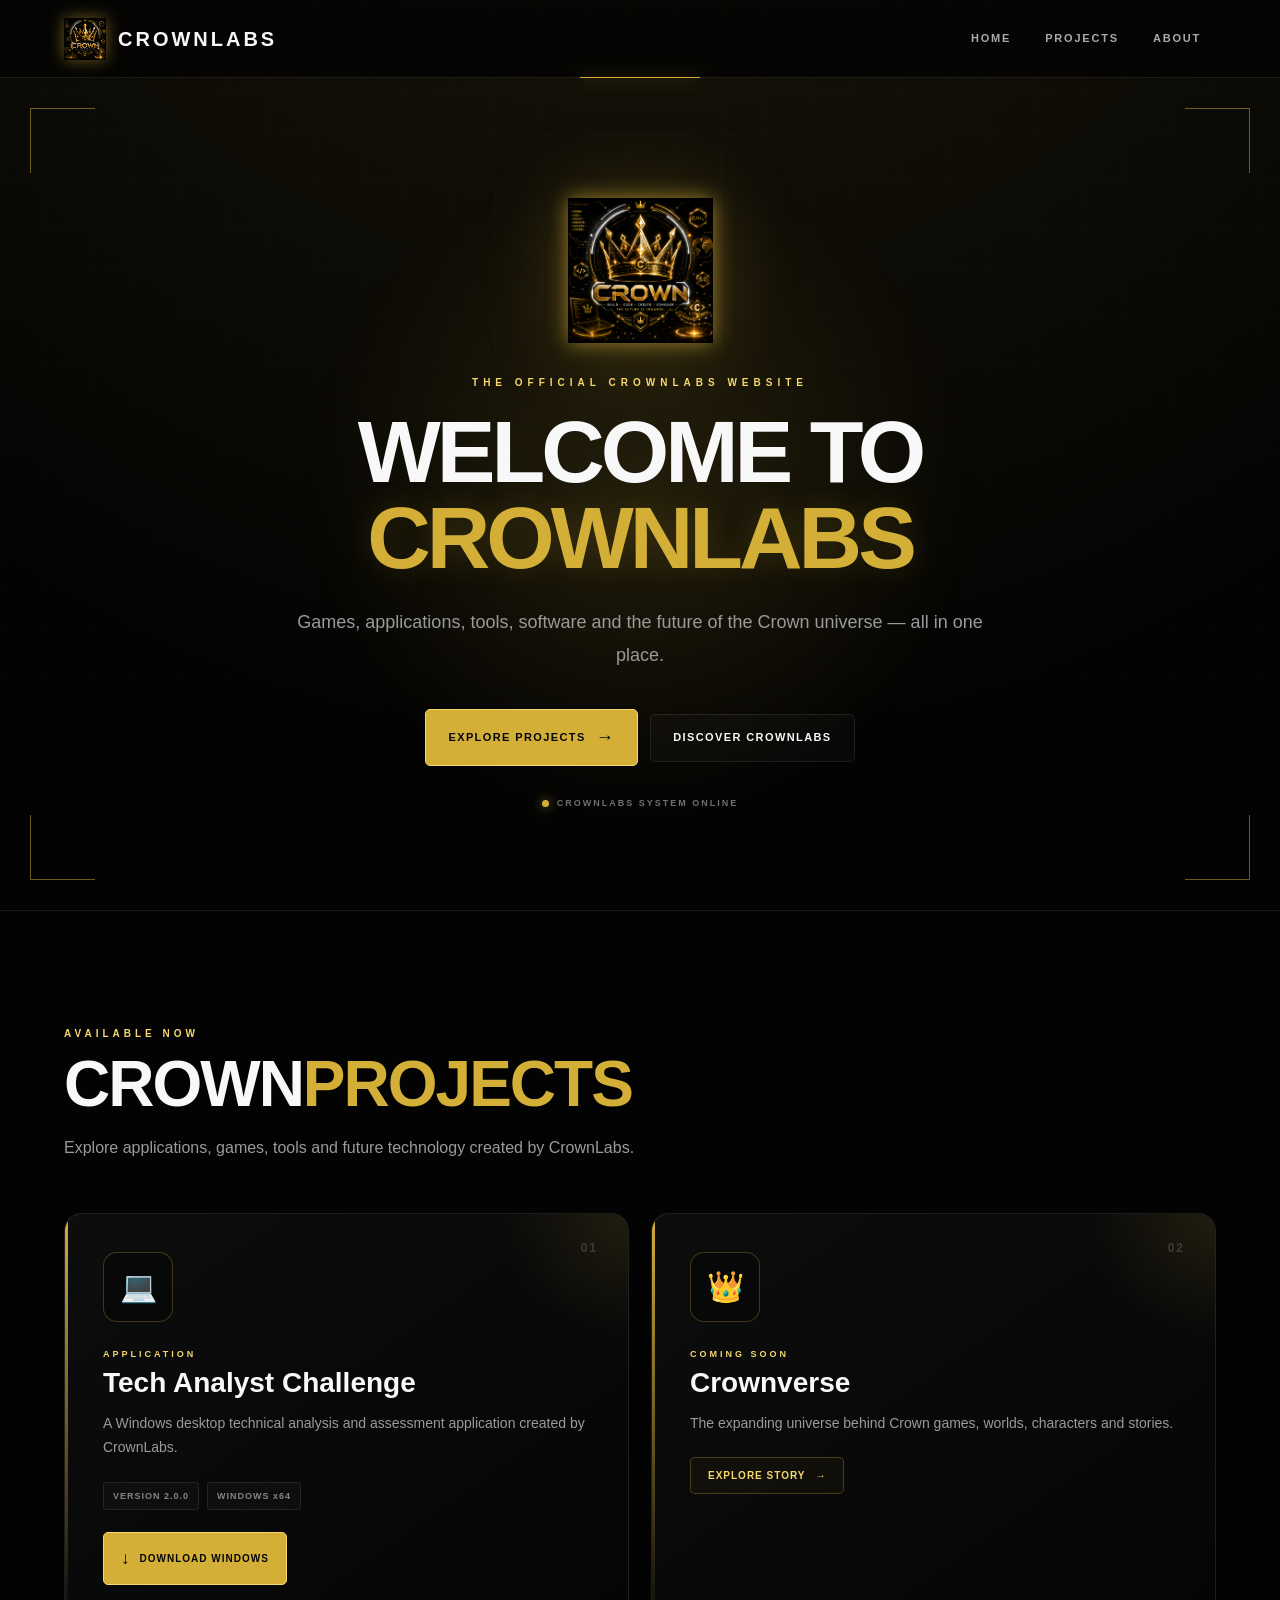
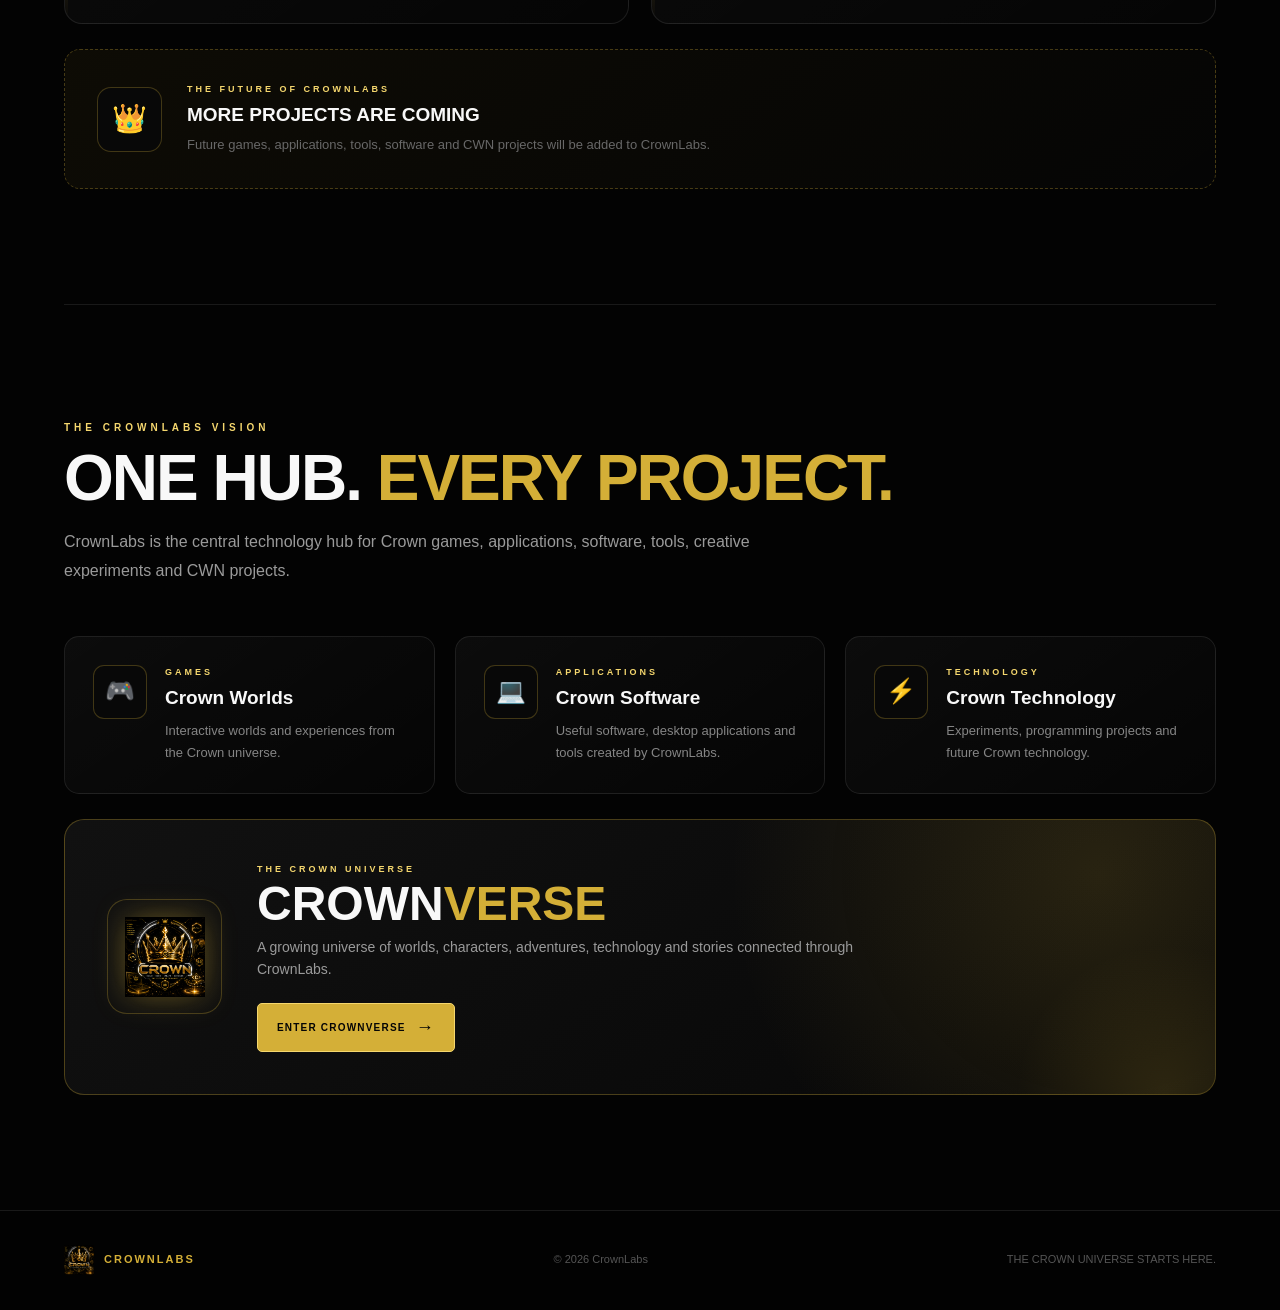
==== index.html @ 64e609ec "Max upgrade 1" ====
<!doctype html>
<html lang="en">

<head>
    <meta charset="utf-8">

    <meta name="viewport" content="width=device-width, initial-scale=1">

    <!-- =========================
         CROWNLABS SEO
         ========================= -->

    <title>CrownLabs — Official Crown Technology Hub</title>

    <meta
        name="description"
        content="CrownLabs is the central technology hub for Crown games, applications, software, tools, creative experiments and CWN projects."
    >

    <meta
        name="keywords"
        content="CrownLabs, Crown Labs, Crown technology, Crown games, Crown applications, Crown software, Crown tools, Tech Analyst Challenge, Crownverse, CWN"
    >

    <meta name="author" content="CrownLabs">
    <meta name="robots" content="index, follow">

    <!-- Canonical -->
    <link
        rel="canonical"
        href="https://adedejiabdulmateen15-cmd.github.io/Crown-Website/"
    >

    <!-- =========================
         SOCIAL PREVIEW
         ========================= -->

    <meta property="og:type" content="website">

    <meta
        property="og:url"
        content="https://adedejiabdulmateen15-cmd.github.io/Crown-Website/"
    >

    <meta
        property="og:title"
        content="CrownLabs — Official Crown Technology Hub"
    >

    <meta
        property="og:description"
        content="Explore CrownLabs games, applications, software, tools, Crownverse and CWN projects."
    >

    <meta property="og:site_name" content="CrownLabs">

    <meta
        property="og:image"
        content="https://adedejiabdulmateen15-cmd.github.io/Crown-Website/crown-logo.png"
    >

    <!-- =========================
         TWITTER
         ========================= -->

    <meta name="twitter:card" content="summary">

    <meta
        name="twitter:title"
        content="CrownLabs — Official Crown Technology Hub"
    >

    <meta
        name="twitter:description"
        content="Explore CrownLabs games, applications, software, tools, Crownverse and CWN projects."
    >

    <meta
        name="twitter:image"
        content="https://adedejiabdulmateen15-cmd.github.io/Crown-Website/crown-logo.png"
    >

    <!-- =========================
         FAVICON
         ========================= -->

    <link
        rel="icon"
        type="image/x-icon"
        href="crown.ico"
    >

    <!-- =========================
         CSS
         ========================= -->

    <link
        rel="stylesheet"
        href="style.css"
    >

    <!-- =========================
         STRUCTURED DATA
         ========================= -->

    <script type="application/ld+json">
    {
        "@context": "https://schema.org",
        "@type": "WebSite",
        "name": "CrownLabs",
        "alternateName": [
            "Crown Labs",
            "CrownLabs Technology Hub"
        ],
        "url": "https://adedejiabdulmateen15-cmd.github.io/Crown-Website/",
        "description": "CrownLabs is the central technology hub for Crown games, applications, software, tools, creative experiments and CWN projects.",
        "publisher": {
            "@type": "Organization",
            "name": "CrownLabs",
            "logo": {
                "@type": "ImageObject",
                "url": "https://adedejiabdulmateen15-cmd.github.io/Crown-Website/crown-logo.png"
            }
        }
    }
    </script>

</head>


<body>

    <!-- =========================
         HEADER
         ========================= -->

    <header class="site-header">

        <a
            class="brand"
            href="#home"
            aria-label="CrownLabs Home"
        >

            <img
                src="crown-logo.png"
                alt="CrownLabs logo"
            >

            <span>CROWNLABS</span>

        </a>


        <nav class="main-nav">

            <a href="#home">HOME</a>

            <a href="#projects">PROJECTS</a>

            <a href="#about">ABOUT</a>

        </nav>

    </header>


    <!-- =========================
         MAIN
         ========================= -->

    <main>


        <!-- =========================
             HERO
             ========================= -->

        <section
            class="hero"
            id="home"
        >

            <div class="hero-glow"></div>

            <div class="hero-corner hero-corner-one"></div>
            <div class="hero-corner hero-corner-two"></div>
            <div class="hero-corner hero-corner-three"></div>
            <div class="hero-corner hero-corner-four"></div>


            <img
                class="hero-logo"
                src="crown-logo.png"
                alt="CrownLabs"
            >


            <div class="hero-label">
                THE OFFICIAL CROWNLABS WEBSITE
            </div>


            <h1>
                WELCOME TO
                <span>CROWNLABS</span>
            </h1>


            <p class="hero-description">
                Games, applications, tools, software and the future
                of the Crown universe — all in one place.
            </p>


            <div class="hero-buttons">

                <a
                    class="primary-button"
                    href="#projects"
                >
                    EXPLORE PROJECTS
                    <span>→</span>
                </a>


                <a
                    class="secondary-button"
                    href="#about"
                >
                    DISCOVER CROWNLABS
                </a>

            </div>


            <div class="hero-status">

                <span class="status-dot"></span>

                CROWNLABS SYSTEM ONLINE

            </div>

        </section>


        <!-- =========================
             PROJECTS
             ========================= -->

        <section
            class="projects-section"
            id="projects"
        >

            <div class="section-heading">

                <div class="section-label">
                    AVAILABLE NOW
                </div>

                <h2>
                    CROWN<span>PROJECTS</span>
                </h2>

                <p>
                    Explore applications, games, tools and future
                    technology created by CrownLabs.
                </p>

            </div>


            <!-- PROJECT GRID -->

            <div class="projects-grid">


                <!-- TECH ANALYST -->

                <article class="project-card featured-project">

                    <div class="project-number">
                        01
                    </div>


                    <div class="project-icon">
                        💻
                    </div>


                    <div class="project-content">

                        <div class="project-type">
                            APPLICATION
                        </div>


                        <h3>
                            Tech Analyst Challenge
                        </h3>


                        <p>
                            A Windows desktop technical analysis
                            and assessment application created
                            by CrownLabs.
                        </p>


                        <div class="project-meta">

                            <span>
                                VERSION 2.0.0
                            </span>

                            <span>
                                WINDOWS x64
                            </span>

                        </div>


                        <a
                            class="download-button"
                            href="https://github.com/adedejiabdulmateen15-cmd/Crown-Website/releases/download/v2.0.0/Tech.Analyst.Challenge.Setup.2.0.0.exe"
                        >
                            <span>↓</span>
                            DOWNLOAD WINDOWS
                        </a>

                    </div>

                </article>


                <!-- FUTURE PROJECT -->

                <article class="project-card coming-project">

                    <div class="project-number">
                        02
                    </div>


                    <div class="project-icon">
                        👑
                    </div>


                    <div class="project-content">

                        <div class="project-type">
                            COMING SOON
                        </div>


                        <h3>
                            Crownverse
                        </h3>


                        <p>
                            The expanding universe behind Crown
                            games, worlds, characters and stories.
                        </p>


                        <button
                            class="outline-button"
                            onclick="openCrownverse()"
                        >
                            EXPLORE STORY
                            <span>→</span>
                        </button>

                    </div>

                </article>


            </div>


            <!-- MORE PROJECTS -->

            <div class="future-banner">

                <div class="future-crown">
                    👑
                </div>


                <div>

                    <div class="future-label">
                        THE FUTURE OF CROWNLABS
                    </div>


                    <h3>
                        MORE PROJECTS ARE COMING
                    </h3>


                    <p>
                        Future games, applications, tools,
                        software and CWN projects will be added
                        to CrownLabs.
                    </p>

                </div>

            </div>

        </section>


        <!-- =========================
             VISION
             ========================= -->

        <section
            class="vision-section"
            id="about"
        >

            <div class="section-heading">

                <div class="section-label">
                    THE CROWNLABS VISION
                </div>


                <h2>
                    ONE HUB.
                    <span>EVERY PROJECT.</span>
                </h2>


                <p>
                    CrownLabs is the central technology hub for
                    Crown games, applications, software, tools,
                    creative experiments and CWN projects.
                </p>

            </div>


            <!-- VISION CARDS -->

            <div class="vision-grid">


                <div class="vision-card">

                    <div class="vision-icon">
                        🎮
                    </div>

                    <div>

                        <div class="vision-label">
                            GAMES
                        </div>

                        <h3>
                            Crown Worlds
                        </h3>

                        <p>
                            Interactive worlds and experiences
                            from the Crown universe.
                        </p>

                    </div>

                </div>


                <div class="vision-card">

                    <div class="vision-icon">
                        💻
                    </div>

                    <div>

                        <div class="vision-label">
                            APPLICATIONS
                        </div>

                        <h3>
                            Crown Software
                        </h3>

                        <p>
                            Useful software, desktop applications
                            and tools created by CrownLabs.
                        </p>

                    </div>

                </div>


                <div class="vision-card">

                    <div class="vision-icon">
                        ⚡
                    </div>

                    <div>

                        <div class="vision-label">
                            TECHNOLOGY
                        </div>

                        <h3>
                            Crown Technology
                        </h3>

                        <p>
                            Experiments, programming projects
                            and future Crown technology.
                        </p>

                    </div>

                </div>

            </div>


            <!-- =========================
                 CROWNVERSE FEATURE
                 ========================= -->

            <div class="crownverse-feature">

                <div class="crownverse-feature-glow"></div>


                <div class="crownverse-logo-box">

                    <img
                        src="crown-logo.png"
                        alt="Crownverse"
                    >

                </div>


                <div class="crownverse-feature-content">

                    <div class="vision-label">
                        THE CROWN UNIVERSE
                    </div>


                    <h3>
                        CROWN<span>VERSE</span>
                    </h3>


                    <p>
                        A growing universe of worlds, characters,
                        adventures, technology and stories connected
                        through CrownLabs.
                    </p>


                    <button
                        class="crownverse-button"
                        onclick="openCrownverse()"
                    >
                        ENTER CROWNVERSE
                        <span>→</span>
                    </button>

                </div>

            </div>

        </section>

    </main>


    <!-- =========================
         CROWNVERSE STORY MODAL
         ========================= -->

    <div
        id="crownversePanel"
        class="crownverse-panel"
        aria-hidden="true"
    >

        <div
            class="crownverse-overlay"
            onclick="closeCrownverse()"
        ></div>


        <div
            class="crownverse-modal"
            role="dialog"
            aria-modal="true"
            aria-labelledby="crownverse-title"
        >

            <button
                class="crownverse-close"
                onclick="closeCrownverse()"
                aria-label="Close Crownverse"
            >
                ×
            </button>


            <img
                class="story-logo"
                src="crown-logo.png"
                alt="CrownLabs"
            >


            <div class="story-label">
                THE CROWN UNIVERSE
            </div>


            <h2 id="crownverse-title">
                CROWN<span>VERSE</span>
            </h2>


            <div class="story-line"></div>


            <div class="story-text">

                <p>
                    The Crownverse is the expanding universe
                    created around the CrownLabs vision.
                </p>


                <p>
                    Across its worlds are kingdoms, mysterious
                    technologies, legendary characters and
                    adventures waiting to be discovered.
                </p>


                <p>
                    At the heart of the universe is the Crown —
                    a symbol of creativity, imagination and the
                    endless possibilities of the Crown universe.
                </p>


                <p>
                    Every game, application, character and story
                    can become another piece of the Crownverse.
                </p>

            </div>


            <div class="story-divider"></div>


            <div class="story-future">

                <span>
                    THE CROWNVERSE IS JUST BEGINNING.
                </span>

                <span>
                    MORE WORLDS ARE COMING.
                </span>

            </div>

        </div>

    </div>


    <!-- =========================
         FOOTER
         ========================= -->

    <footer class="site-footer">

        <div class="footer-brand">

            <img
                src="crown-logo.png"
                alt="CrownLabs"
            >

            <span>
                CROWNLABS
            </span>

        </div>


        <p>
            © 2026 CrownLabs
        </p>


        <p>
            THE CROWN UNIVERSE STARTS HERE.
        </p>

    </footer>


    <!-- =========================
         JAVASCRIPT
         ========================= -->

    <script>

        function openCrownverse() {

            const panel =
                document.getElementById("crownversePanel");

            panel.classList.add("active");

            panel.setAttribute(
                "aria-hidden",
                "false"
            );

            document.body.classList.add(
                "crownverse-open"
            );

        }


        function closeCrownverse() {

            const panel =
                document.getElementById("crownversePanel");

            panel.classList.remove("active");

            panel.setAttribute(
                "aria-hidden",
                "true"
            );

            document.body.classList.remove(
                "crownverse-open"
            );

        }


        /* ESCAPE KEY */

        document.addEventListener(
            "keydown",
            function(event) {

                if (event.key === "Escape") {
                    closeCrownverse();
                }

            }
        );


        /* HEADER SCROLL EFFECT */

        window.addEventListener(
            "scroll",
            function() {

                const header =
                    document.querySelector(".site-header");

                if (window.scrollY > 30) {

                    header.classList.add("scrolled");

                } else {

                    header.classList.remove("scrolled");

                }

            }
        );

    </script>

</body>

</html>
---- style.css ----
/* =========================================================
   CROWNLABS
   OFFICIAL CROWN TECHNOLOGY HUB
   Premium Black / Gold / Cyber White
   ========================================================= */


/* =========================
   VARIABLES
   ========================= */

:root {

    --black: #030303;
    --black-2: #070707;
    --panel: #0b0b0b;
    --panel-2: #101010;

    --gold: #d4af37;
    --gold-light: #f5d76e;
    --gold-dark: #8f741c;

    --white: #f8f8f8;
    --muted: #9a9a9a;
    --muted-2: #686868;

    --line: rgba(212,175,55,.28);
    --line-white: rgba(255,255,255,.09);

    --max-width: 1200px;

}


/* =========================
   RESET
   ========================= */

* {
    margin: 0;
    padding: 0;
    box-sizing: border-box;
}


html {
    scroll-behavior: smooth;
    scroll-padding-top: 90px;
}


body {

    min-height: 100vh;

    font-family:
        Inter,
        "Segoe UI",
        Arial,
        Helvetica,
        sans-serif;

    color: var(--white);

    background:
        radial-gradient(
            circle at 50% -15%,
            rgba(212,175,55,.13),
            transparent 35%
        ),
        var(--black);

    line-height: 1.6;

    overflow-x: hidden;

}


/* =========================
   CYBER GRID
   ========================= */

body::before {

    content: "";

    position: fixed;

    inset: 0;

    z-index: -2;

    pointer-events: none;

    background-image:

        linear-gradient(
            rgba(255,255,255,.018) 1px,
            transparent 1px
        ),

        linear-gradient(
            90deg,
            rgba(255,255,255,.018) 1px,
            transparent 1px
        );

    background-size: 45px 45px;

    mask-image:
        linear-gradient(
            to bottom,
            black,
            transparent 90%
        );

}


/* =========================
   HEADER
   ========================= */

.site-header {

    position: sticky;

    top: 0;

    z-index: 1000;

    min-height: 78px;

    padding:
        14px
        max(5%, calc((100% - var(--max-width))/2));

    display: flex;

    align-items: center;

    justify-content: space-between;

    gap: 30px;

    background:
        rgba(3,3,3,.78);

    border-bottom:
        1px solid
        var(--line-white);

    backdrop-filter:
        blur(18px);

    transition:
        background .3s ease,
        box-shadow .3s ease;

}


.site-header.scrolled {

    background:
        rgba(3,3,3,.94);

    box-shadow:
        0 10px 40px rgba(0,0,0,.35);

}


.site-header::after {

    content: "";

    position: absolute;

    bottom: -1px;

    left: 50%;

    width: 120px;

    height: 1px;

    transform: translateX(-50%);

    background: var(--gold);

    box-shadow:
        0 0 15px
        rgba(212,175,55,.8);

}


/* BRAND */

.brand {

    display: flex;

    align-items: center;

    gap: 12px;

    color: var(--white);

    text-decoration: none;

    font-size: 20px;

    font-weight: 900;

    letter-spacing: 3px;

}


.brand img {

    width: 42px;

    height: 42px;

    object-fit: contain;

    filter:
        drop-shadow(
            0 0 8px
            rgba(212,175,55,.5)
        );

    transition:
        transform .3s ease;

}


.brand:hover img {

    transform:
        rotate(-5deg)
        scale(1.08);

}


.brand span {

    transition:
        color .25s ease;

}


.brand:hover span {

    color: var(--gold);

}


/* NAVIGATION */

.main-nav {

    display: flex;

    align-items: center;

    gap: 4px;

}


.main-nav a {

    position: relative;

    padding:
        9px 15px;

    color: #aaa;

    text-decoration: none;

    font-size: 11px;

    font-weight: 800;

    letter-spacing: 1.8px;

    transition:
        color .25s ease,
        background .25s ease;

}


.main-nav a::after {

    content: "";

    position: absolute;

    left: 15px;

    right: 15px;

    bottom: 3px;

    height: 1px;

    background: var(--gold);

    transform:
        scaleX(0);

    transition:
        transform .25s ease;

}


.main-nav a:hover {

    color: var(--white);

    background:
        rgba(212,175,55,.05);

}


.main-nav a:hover::after {

    transform:
        scaleX(1);

}


/* =========================
   HERO
   ========================= */

.hero {

    position: relative;

    min-height: 760px;

    padding:
        120px 6% 100px;

    display: flex;

    flex-direction: column;

    align-items: center;

    justify-content: center;

    text-align: center;

    overflow: hidden;

    border-bottom:
        1px solid
        var(--line-white);

}


/* HERO GLOW */

.hero-glow {

    position: absolute;

    width: 700px;

    height: 700px;

    top: 50%;

    left: 50%;

    transform:
        translate(-50%,-50%);

    background:
        radial-gradient(
            circle,
            rgba(212,175,55,.13),
            transparent 68%
        );

    pointer-events: none;

    animation:
        heroGlow 6s ease-in-out infinite;

}


@keyframes heroGlow {

    0%,100% {
        opacity: .7;
        transform:
            translate(-50%,-50%)
            scale(1);
    }

    50% {
        opacity: 1;
        transform:
            translate(-50%,-50%)
            scale(1.12);
    }

}


/* HERO CORNERS */

.hero-corner {

    position: absolute;

    width: 65px;

    height: 65px;

    opacity: .5;

}


.hero-corner-one {

    top: 30px;
    left: 30px;

    border-top:
        1px solid var(--gold);

    border-left:
        1px solid var(--gold);

}


.hero-corner-two {

    top: 30px;
    right: 30px;

    border-top:
        1px solid var(--gold);

    border-right:
        1px solid var(--gold);

}


.hero-corner-three {

    bottom: 30px;
    left: 30px;

    border-bottom:
        1px solid var(--gold);

    border-left:
        1px solid var(--gold);

}


.hero-corner-four {

    bottom: 30px;
    right: 30px;

    border-bottom:
        1px solid var(--gold);

    border-right:
        1px solid var(--gold);

}


/* HERO LOGO */

.hero-logo {

    position: relative;

    z-index: 2;

    width: 145px;

    height: 145px;

    object-fit: contain;

    margin-bottom: 32px;

    filter:
        drop-shadow(
            0 0 10px
            rgba(212,175,55,.65)
        )
        drop-shadow(
            0 0 40px
            rgba(212,175,55,.22)
        );

    animation:
        logoFloat 4.5s ease-in-out infinite;

}


@keyframes logoFloat {

    0%,100% {
        transform:
            translateY(0)
            rotate(0deg);
    }

    50% {
        transform:
            translateY(-10px)
            rotate(1deg);
    }

}


/* HERO LABEL */

.hero-label {

    position: relative;

    z-index: 2;

    margin-bottom: 18px;

    color: var(--gold-light);

    font-size: 10px;

    font-weight: 900;

    letter-spacing: 5px;

}


.hero h1 {

    position: relative;

    z-index: 2;

    max-width: 1000px;

    margin-bottom: 25px;

    font-size:
        clamp(48px, 8vw, 88px);

    line-height: .98;

    font-weight: 900;

    letter-spacing: -4px;

}


.hero h1 span {

    display: block;

    color: var(--gold);

    text-shadow:
        0 0 30px
        rgba(212,175,55,.18);

}


.hero-description {

    position: relative;

    z-index: 2;

    max-width: 720px;

    margin-bottom: 38px;

    color: var(--muted);

    font-size: 18px;

    line-height: 1.8;

}


/* =========================
   HERO BUTTONS
   ========================= */

.hero-buttons {

    position: relative;

    z-index: 2;

    display: flex;

    align-items: center;

    justify-content: center;

    gap: 12px;

    flex-wrap: wrap;

}


.primary-button,
.secondary-button {

    display: inline-flex;

    align-items: center;

    justify-content: center;

    gap: 10px;

    min-height: 48px;

    padding:
        13px 22px;

    border-radius: 5px;

    text-decoration: none;

    font-size: 11px;

    font-weight: 900;

    letter-spacing: 1.4px;

    transition:
        transform .25s ease,
        background .25s ease,
        box-shadow .25s ease;

}


.primary-button {

    color: #050505;

    background: var(--gold);

    border:
        1px solid
        var(--gold-light);

}


.primary-button:hover {

    background: var(--gold-light);

    transform:
        translateY(-3px);

    box-shadow:
        0 12px 35px
        rgba(212,175,55,.2);

}


.primary-button span {

    font-size: 18px;

}


.secondary-button {

    color: var(--white);

    background:
        rgba(255,255,255,.025);

    border:
        1px solid
        var(--line-white);

}


.secondary-button:hover {

    border-color: var(--line);

    background:
        rgba(212,175,55,.05);

    transform:
        translateY(-3px);

}


/* HERO STATUS */

.hero-status {

    position: relative;

    z-index: 2;

    display: flex;

    align-items: center;

    gap: 8px;

    margin-top: 30px;

    color: #707070;

    font-size: 9px;

    font-weight: 800;

    letter-spacing: 2px;

}


.status-dot {

    width: 7px;

    height: 7px;

    border-radius: 50%;

    background: var(--gold);

    box-shadow:
        0 0 12px
        rgba(212,175,55,.8);

    animation:
        statusPulse 1.8s infinite;

}


@keyframes statusPulse {

    0%,100% {
        opacity: 1;
        transform: scale(1);
    }

    50% {
        opacity: .4;
        transform: scale(.75);
    }

}


/* =========================
   SECTIONS
   ========================= */

.projects-section,
.vision-section {

    width:
        min(
            var(--max-width),
            90%
        );

    margin:
        0 auto;

    padding:
        115px 0;

}


.section-heading {

    margin-bottom: 50px;

}


.section-label {

    margin-bottom: 10px;

    color: var(--gold-light);

    font-size: 10px;

    font-weight: 900;

    letter-spacing: 4px;

}


.section-heading h2 {

    margin-bottom: 18px;

    font-size:
        clamp(40px,6vw,64px);

    line-height: 1;

    letter-spacing: -2px;

}


.section-heading h2 span {

    color: var(--gold);

}


.section-heading p {

    max-width: 760px;

    color: var(--muted);

    font-size: 16px;

    line-height: 1.8;

}


/* =========================
   PROJECT GRID
   ========================= */

.projects-grid {

    display: grid;

    grid-template-columns:
        repeat(2,1fr);

    gap: 22px;

}


/* PROJECT CARD */

.project-card {

    position: relative;

    min-height: 360px;

    padding: 38px;

    background:
        linear-gradient(
            145deg,
            rgba(255,255,255,.045),
            rgba(255,255,255,.012)
        );

    border:
        1px solid
        var(--line-white);

    border-radius: 18px;

    overflow: hidden;

    transition:
        transform .35s ease,
        border-color .35s ease,
        box-shadow .35s ease;

}


.project-card::before {

    content: "";

    position: absolute;

    left: 0;
    top: 0;

    width: 3px;
    height: 100%;

    background:
        linear-gradient(
            to bottom,
            var(--gold),
            transparent
        );

}


.project-card::after {

    content: "";

    position: absolute;

    width: 280px;

    height: 280px;

    right: -150px;

    top: -150px;

    background:
        radial-gradient(
            circle,
            rgba(212,175,55,.13),
            transparent 70%
        );

}


.project-card:hover {

    transform:
        translateY(-8px);

    border-color:
        rgba(212,175,55,.4);

    box-shadow:
        0 25px 70px
        rgba(0,0,0,.4);

}


/* PROJECT NUMBER */

.project-number {

    position: absolute;

    top: 25px;

    right: 30px;

    color: #333;

    font-size: 12px;

    font-weight: 900;

    letter-spacing: 2px;

}


/* PROJECT ICON */

.project-icon {

    width: 70px;

    height: 70px;

    display: flex;

    align-items: center;

    justify-content: center;

    margin-bottom: 25px;

    background: #080808;

    border:
        1px solid
        var(--line);

    border-radius: 14px;

    font-size: 30px;

}


/* PROJECT CONTENT */

.project-type {

    margin-bottom: 5px;

    color: var(--gold-light);

    font-size: 9px;

    font-weight: 900;

    letter-spacing: 3px;

}


.project-content h3 {

    margin-bottom: 12px;

    font-size: 28px;

    line-height: 1.15;

}


.project-content p {

    max-width: 500px;

    margin-bottom: 22px;

    color: var(--muted);

    font-size: 14px;

    line-height: 1.75;

}


/* PROJECT META */

.project-meta {

    display: flex;

    flex-wrap: wrap;

    gap: 8px;

    margin-bottom: 22px;

}


.project-meta span {

    padding:
        6px 9px;

    color: #858585;

    background:
        rgba(255,255,255,.025);

    border:
        1px solid
        var(--line-white);

    border-radius: 4px;

    font-size: 9px;

    font-weight: 800;

    letter-spacing: 1px;

}


/* DOWNLOAD BUTTON */

.download-button {

    display: inline-flex;

    align-items: center;

    gap: 9px;

    padding:
        12px 17px;

    color: #050505;

    background: var(--gold);

    border:
        1px solid
        var(--gold-light);

    border-radius: 5px;

    text-decoration: none;

    font-size: 10px;

    font-weight: 900;

    letter-spacing: 1px;

    transition:
        transform .25s ease,
        background .25s ease,
        box-shadow .25s ease;

}


.download-button:hover {

    background:
        var(--gold-light);

    transform:
        translateY(-3px);

    box-shadow:
        0 10px 30px
        rgba(212,175,55,.2);

}


.download-button span {

    font-size: 17px;

}


/* OUTLINE BUTTON */

.outline-button {

    display: inline-flex;

    align-items: center;

    gap: 10px;

    padding:
        12px 17px;

    color: var(--gold-light);

    background:
        rgba(212,175,55,.04);

    border:
        1px solid
        var(--line);

    border-radius: 5px;

    font-size: 10px;

    font-weight: 900;

    letter-spacing: 1px;

    cursor: pointer;

    transition:
        background .25s ease,
        transform .25s ease;

}


.outline-button:hover {

    background:
        rgba(212,175,55,.1);

    transform:
        translateY(-3px);

}


/* =========================
   FUTURE BANNER
   ========================= */

.future-banner {

    display: flex;

    align-items: center;

    gap: 25px;

    margin-top: 25px;

    padding:
        32px;

    background:
        linear-gradient(
            145deg,
            rgba(212,175,55,.055),
            rgba(255,255,255,.012)
        );

    border:
        1px dashed
        rgba(212,175,55,.3);

    border-radius: 16px;

}


.future-crown {

    width: 65px;

    min-width: 65px;

    height: 65px;

    display: flex;

    align-items: center;

    justify-content: center;

    background: #080808;

    border:
        1px solid
        var(--line);

    border-radius: 14px;

    font-size: 28px;

}


.future-label {

    margin-bottom: 3px;

    color: var(--gold-light);

    font-size: 9px;

    font-weight: 900;

    letter-spacing: 3px;

}


.future-banner h3 {

    margin-bottom: 5px;

    font-size: 19px;

}


.future-banner p {

    color: var(--muted-2);

    font-size: 13px;

}


/* =========================
   VISION
   ========================= */

.vision-section {

    border-top:
        1px solid
        var(--line-white);

}


/* VISION GRID */

.vision-grid {

    display: grid;

    grid-template-columns:
        repeat(3,1fr);

    gap: 20px;

    margin-bottom: 25px;

}


.vision-card {

    position: relative;

    display: flex;

    gap: 18px;

    padding:
        28px;

    background:
        linear-gradient(
            145deg,
            rgba(255,255,255,.04),
            rgba(255,255,255,.01)
        );

    border:
        1px solid
        var(--line-white);

    border-radius: 15px;

    overflow: hidden;

    transition:
        transform .35s ease,
        border-color .35s ease,
        box-shadow .35s ease;

}


.vision-card::after {

    content: "";

    position: absolute;

    bottom: 0;

    left: 0;

    width: 100%;

    height: 2px;

    background: var(--gold);

    transform:
        scaleX(0);

    transform-origin:
        left;

    transition:
        transform .35s ease;

}


.vision-card:hover {

    transform:
        translateY(-7px);

    border-color:
        rgba(212,175,55,.4);

    box-shadow:
        0 20px 50px
        rgba(0,0,0,.3);

}


.vision-card:hover::after {

    transform:
        scaleX(1);

}


.vision-icon {

    min-width: 54px;

    width: 54px;

    height: 54px;

    display: flex;

    align-items: center;

    justify-content: center;

    background: #080808;

    border:
        1px solid
        var(--line);

    border-radius: 11px;

    font-size: 24px;

}


.vision-label {

    color: var(--gold-light);

    font-size: 9px;

    font-weight: 900;

    letter-spacing: 3px;

}


.vision-card h3 {

    margin:
        4px 0 7px;

    font-size: 19px;

}


.vision-card p {

    color: #858585;

    font-size: 13px;

    line-height: 1.7;

}


/* =========================
   CROWNVERSE FEATURE
   ========================= */

.crownverse-feature {

    position: relative;

    display: flex;

    align-items: center;

    gap: 35px;

    padding:
        42px;

    background:
        radial-gradient(
            circle at 90% 20%,
            rgba(212,175,55,.15),
            transparent 35%
        ),
        linear-gradient(
            145deg,
            #111,
            #070707
        );

    border:
        1px solid
        rgba(212,175,55,.3);

    border-radius: 20px;

    overflow: hidden;

}


.crownverse-feature-glow {

    position: absolute;

    width: 300px;

    height: 300px;

    right: -100px;

    bottom: -150px;

    background:
        radial-gradient(
            circle,
            rgba(212,175,55,.13),
            transparent 70%
        );

    animation:
        crownGlow 4s ease-in-out infinite;

}


@keyframes crownGlow {

    0%,100% {
        opacity: .6;
    }

    50% {
        opacity: 1;
    }

}


.crownverse-logo-box {

    position: relative;

    z-index: 1;

    width: 115px;

    min-width: 115px;

    height: 115px;

    display: flex;

    align-items: center;

    justify-content: center;

    background:
        radial-gradient(
            circle,
            rgba(212,175,55,.12),
            transparent 70%
        );

    border:
        1px solid
        var(--line);

    border-radius: 20px;

}


.crownverse-logo-box img {

    width: 80px;

    height: 80px;

    object-fit: contain;

    filter:
        drop-shadow(
            0 0 15px
            rgba(212,175,55,.35)
        );

}


.crownverse-feature-content {

    position: relative;

    z-index: 1;

}


.crownverse-feature h3 {

    margin:
        4px 0 8px;

    font-size:
        clamp(30px,5vw,48px);

    line-height: 1;

}


.crownverse-feature h3 span {

    color: var(--gold);

}


.crownverse-feature p {

    max-width: 650px;

    margin-bottom: 22px;

    color: var(--muted);

    font-size: 14px;

}


/* CROWNVERSE BUTTON */

.crownverse-button {

    display: inline-flex;

    align-items: center;

    gap: 10px;

    padding:
        13px 19px;

    color: #050505;

    background: var(--gold);

    border:
        1px solid
        var(--gold-light);

    border-radius: 5px;

    font-size: 10px;

    font-weight: 900;

    letter-spacing: 1.2px;

    cursor: pointer;

    transition:
        transform .25s ease,
        background .25s ease,
        box-shadow .25s ease;

}


.crownverse-button:hover {

    background:
        var(--gold-light);

    transform:
        translateY(-3px);

    box-shadow:
        0 10px 30px
        rgba(212,175,55,.2);

}


.crownverse-button span {

    font-size: 18px;

}


/* =========================
   CROWNVERSE MODAL
   ========================= */

.crownverse-panel {

    position: fixed;

    inset: 0;

    z-index: 5000;

    display: flex;

    align-items: center;

    justify-content: center;

    padding: 25px;

    visibility: hidden;

    opacity: 0;

    transition:
        opacity .35s ease,
        visibility .35s ease;

}


.crownverse-panel.active {

    visibility: visible;

    opacity: 1;

}


.crownverse-overlay {

    position: absolute;

    inset: 0;

    background:
        rgba(0,0,0,.84);

    backdrop-filter:
        blur(12px);

}


.crownverse-modal {

    position: relative;

    z-index: 1;

    width:
        min(
            780px,
            100%
        );

    max-height: 90vh;

    overflow-y: auto;

    padding:
        55px;

    background:
        radial-gradient(
            circle at 50% 0%,
            rgba(212,175,55,.13),
            transparent 42%
        ),
        #090909;

    border:
        1px solid
        rgba(212,175,55,.35);

    border-radius: 20px;

    box-shadow:
        0 40px 120px
        rgba(0,0,0,.75),
        0 0 60px
        rgba(212,175,55,.08);

    transform:
        translateY(25px)
        scale(.96);

    transition:
        transform .4s ease;

}


.crownverse-panel.active
.crownverse-modal {

    transform:
        translateY(0)
        scale(1);

}


/* CLOSE */

.crownverse-close {

    position: absolute;

    top: 18px;

    right: 20px;

    width: 40px;

    height: 40px;

    display: flex;

    align-items: center;

    justify-content: center;

    color: white;

    background: #111;

    border:
        1px solid
        var(--line-white);

    border-radius: 50%;

    font-size: 25px;

    cursor: pointer;

    transition:
        background .25s ease,
        color .25s ease;

}


.crownverse-close:hover {

    color: #050505;

    background: var(--gold);

}


/* STORY LOGO */

.story-logo {

    width: 70px;

    height: 70px;

    object-fit: contain;

    margin-bottom: 15px;

    filter:
        drop-shadow(
            0 0 15px
            rgba(212,175,55,.4)
        );

}


.story-label {

    color: var(--gold-light);

    font-size: 9px;

    font-weight: 900;

    letter-spacing: 4px;

}


.crownverse-modal h2 {

    margin-top: 5px;

    font-size:
        clamp(36px,6vw,58px);

    line-height: 1;

}


.crownverse-modal h2 span {

    color: var(--gold);

}


.story-line {

    width: 90px;

    height: 2px;

    margin:
        20px 0 28px;

    background: var(--gold);

    box-shadow:
        0 0 15px
        rgba(212,175,55,.7);

}


.story-text p {

    margin-bottom: 18px;

    color: #aaa;

    font-size: 15px;

    line-height: 1.9;

}


.story-divider {

    height: 1px;

    margin:
        30px 0 20px;

    background:
        var(--line-white);

}


.story-future {

    display: flex;

    flex-wrap: wrap;

    gap: 10px;

}


.story-future span {

    padding:
        8px 11px;

    color: var(--gold-light);

    background:
        rgba(212,175,55,.04);

    border:
        1px solid
        var(--line);

    border-radius: 4px;

    font-size: 8px;

    font-weight: 900;

    letter-spacing: 1px;

}


/* PREVENT BACKGROUND SCROLL */

body.crownverse-open {

    overflow: hidden;

}


/* =========================
   FOOTER
   ========================= */

.site-footer {

    min-height: 100px;

    padding:
        25px
        max(5%, calc((100% - var(--max-width))/2));

    display: flex;

    align-items: center;

    justify-content: space-between;

    gap: 20px;

    background: #020202;

    border-top:
        1px solid
        var(--line-white);

    color: #555;

    font-size: 11px;

}


.footer-brand {

    display: flex;

    align-items: center;

    gap: 10px;

    color: var(--gold);

    font-weight: 900;

    letter-spacing: 2px;

}


.footer-brand img {

    width: 30px;

    height: 30px;

    object-fit: contain;

}


/* =========================
   ACCESSIBILITY
   ========================= */

button:focus-visible,
a:focus-visible {

    outline:
        2px solid
        var(--gold-light);

    outline-offset: 4px;

}


/* =========================
   MOBILE
   ========================= */

@media (max-width: 850px) {

    .projects-grid {

        grid-template-columns: 1fr;

    }


    .vision-grid {

        grid-template-columns: 1fr;

    }


    .crownverse-feature {

        align-items: flex-start;

    }

}


@media (max-width: 700px) {

    .site-header {

        flex-direction: column;

        gap: 10px;

        padding:
            12px 5%;

    }


    .main-nav {

        width: 100%;

        justify-content: center;

    }


    .main-nav a {

        padding:
            8px 10px;

        font-size: 9px;

    }


    .hero {

        min-height: 680px;

        padding:
            90px 7%;

    }


    .hero-logo {

        width: 110px;

        height: 110px;

    }


    .hero h1 {

        font-size:
            clamp(42px,12vw,62px);

        letter-spacing: -2px;

    }


    .hero-description {

        font-size: 15px;

    }


    .projects-section,
    .vision-section {

        width: 88%;

        padding:
            85px 0;

    }


    .project-card {

        padding: 28px;

    }


    .future-banner {

        align-items: flex-start;

    }


    .crownverse-feature {

        flex-direction: column;

        padding: 30px;

    }


    .crownverse-modal {

        padding:
            40px 25px;

    }


    .site-footer {

        flex-direction: column;

        justify-content: center;

        text-align: center;

    }

}


@media (max-width: 420px) {

    .brand {

        font-size: 17px;

    }


    .hero {

        padding:
            75px 5%;

    }


    .hero h1 {

        font-size: 38px;

    }


    .hero-description {

        font-size: 14px;

    }


    .hero-corner {

        width: 40px;

        height: 40px;

    }


    .hero-corner-one,
    .hero-corner-two {

        top: 15px;

    }


    .hero-corner-three,
    .hero-corner-four {

        bottom: 15px;

    }


    .hero-corner-one,
    .hero-corner-three {

        left: 15px;

    }


    .hero-corner-two,
    .hero-corner-four {

        right: 15px;

    }


    .project-card {

        padding: 22px;

    }


    .project-content h3 {

        font-size: 24px;

    }


    .future-banner {

        padding: 24px;

    }

}


/* =========================
   REDUCED MOTION
   ========================= */

@media (prefers-reduced-motion: reduce) {

    html {
        scroll-behavior: auto;
    }

    *,
    *::before,
    *::after {

        animation-duration:
            .01ms !important;

        animation-iteration-count:
            1 !important;

        transition-duration:
            .01ms !important;

    }

}
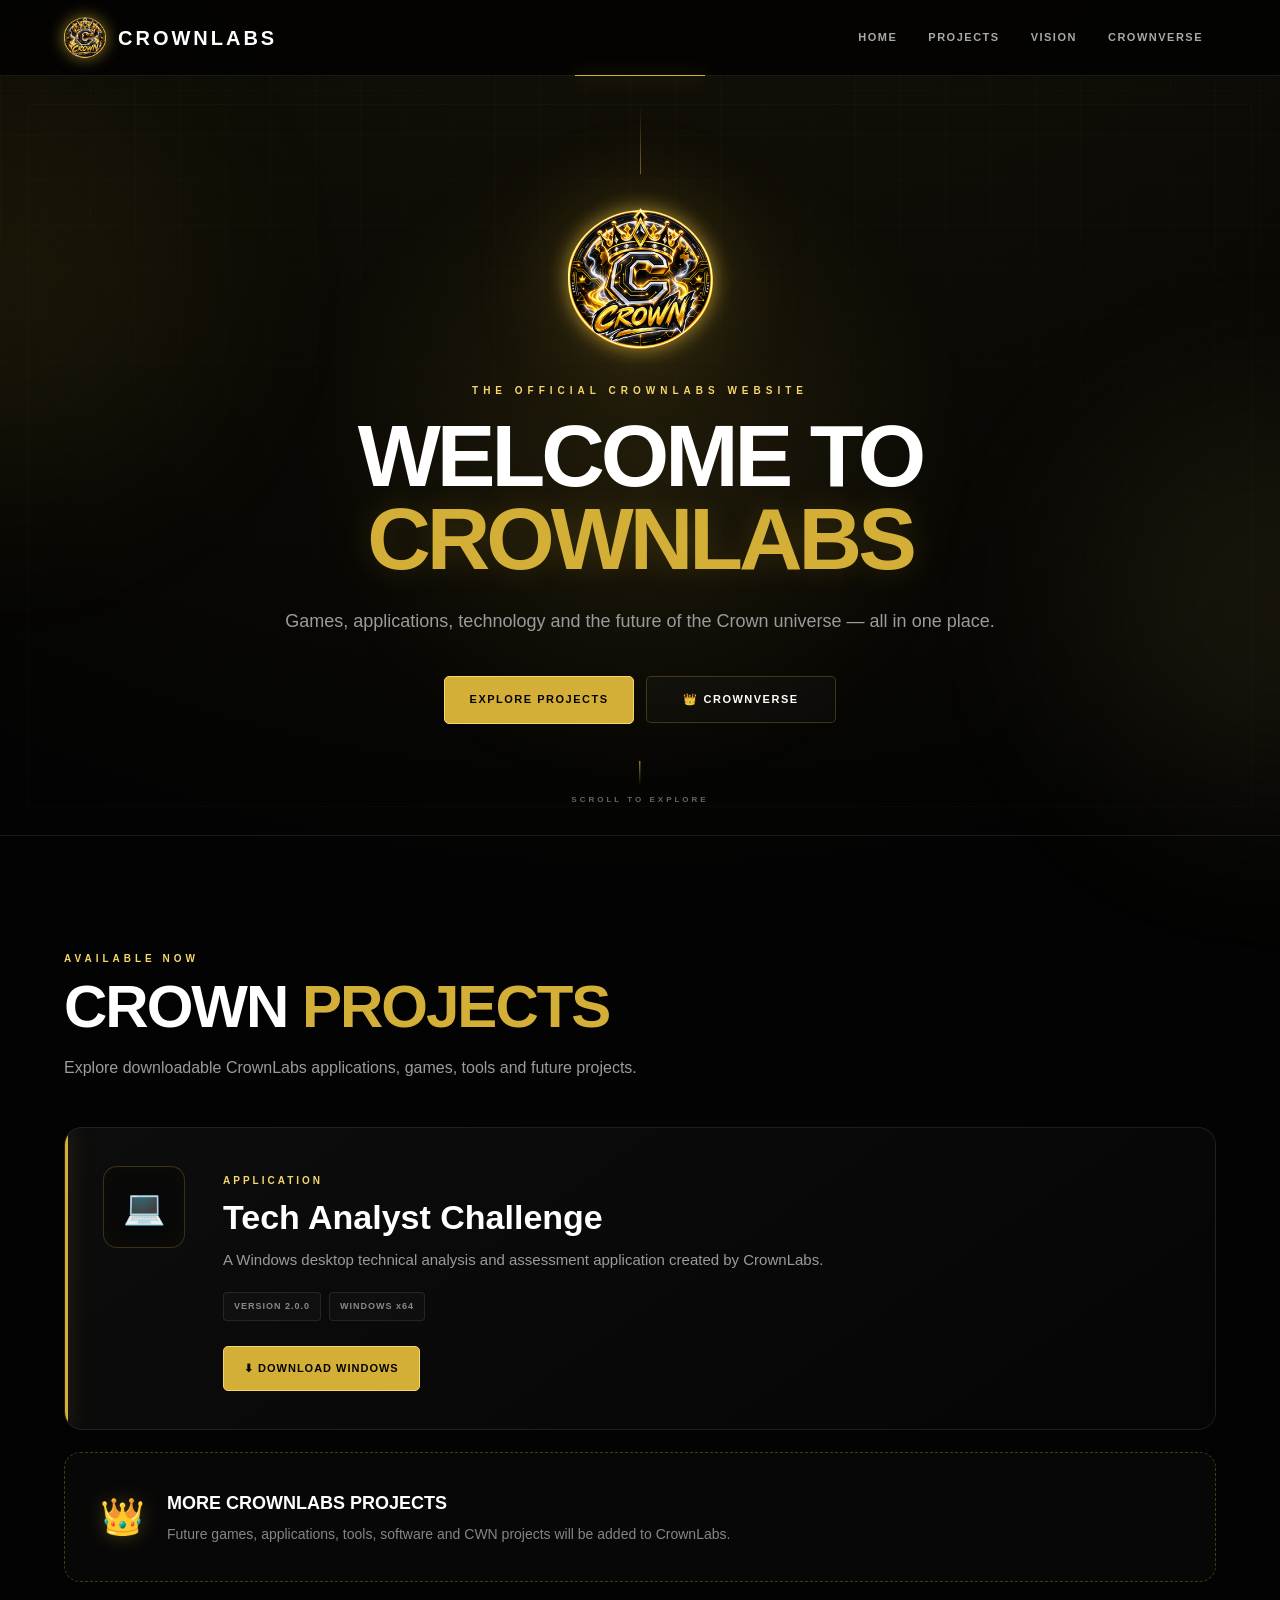
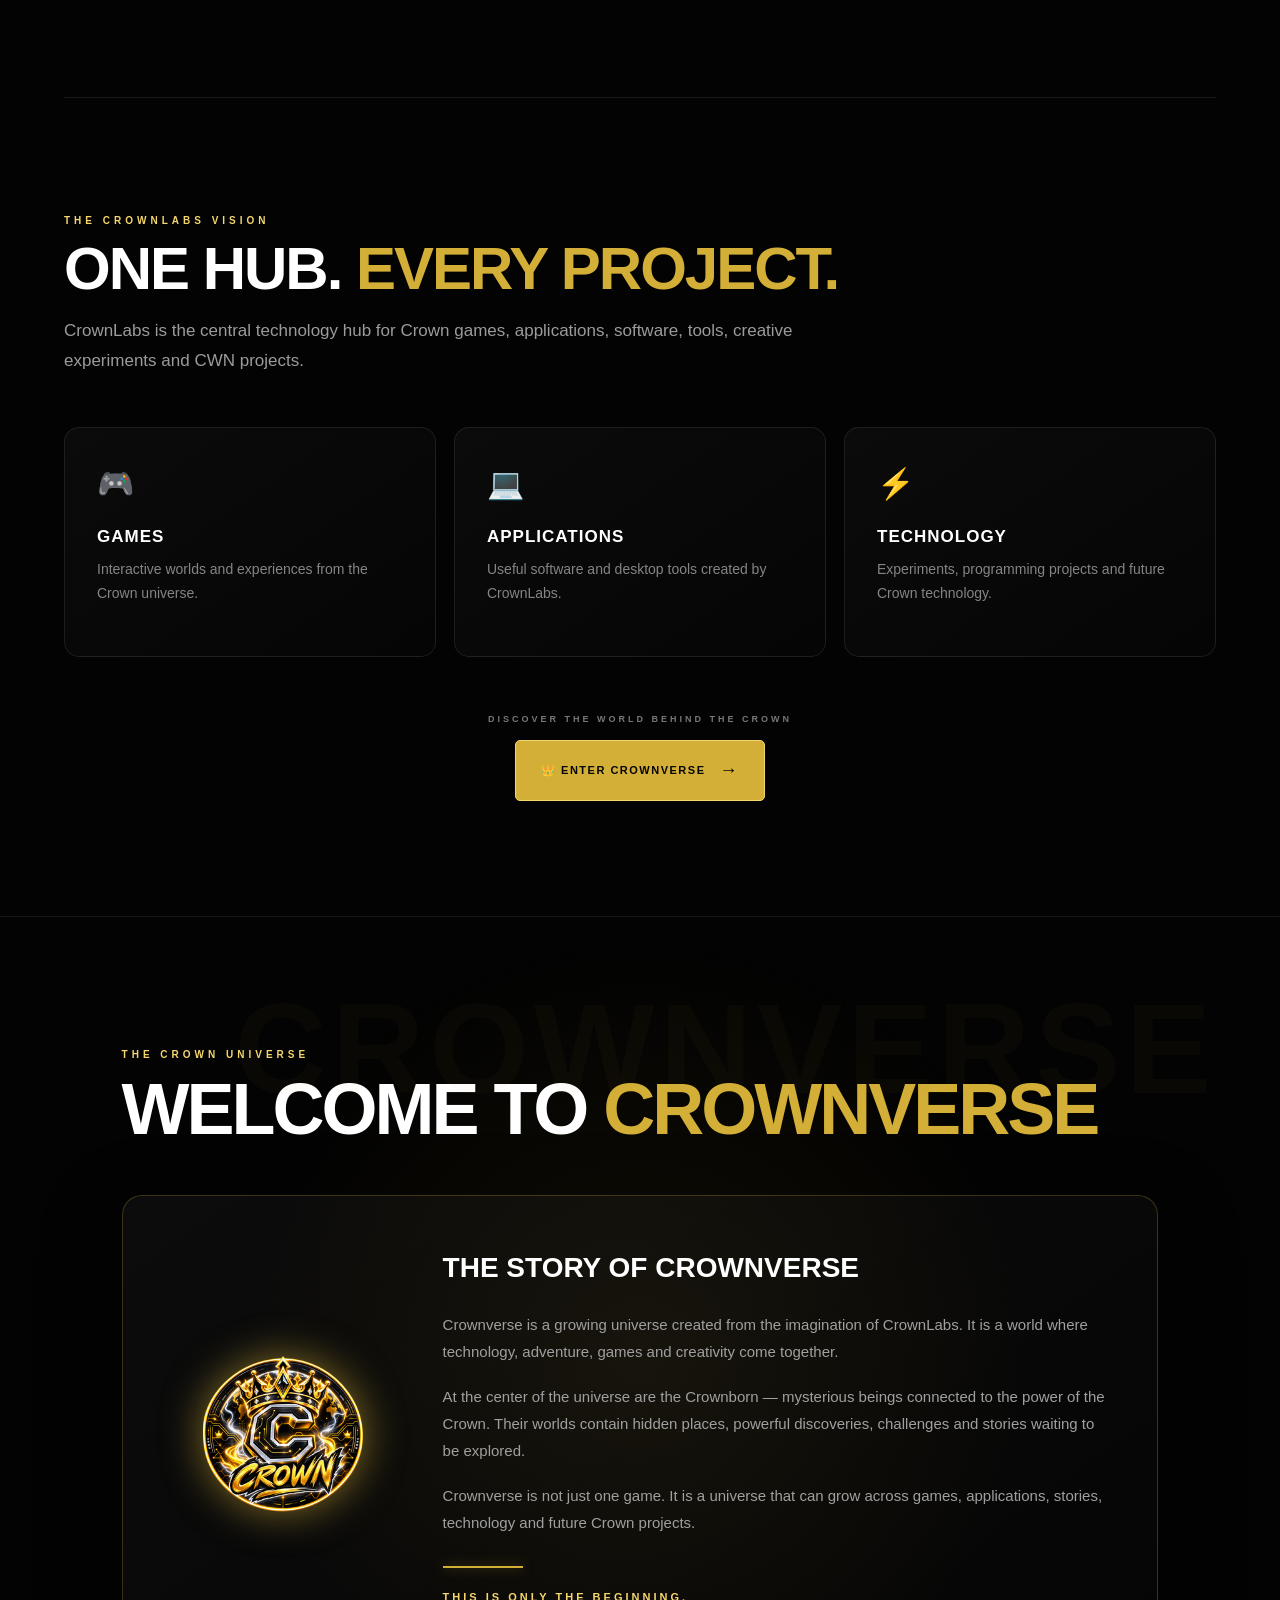
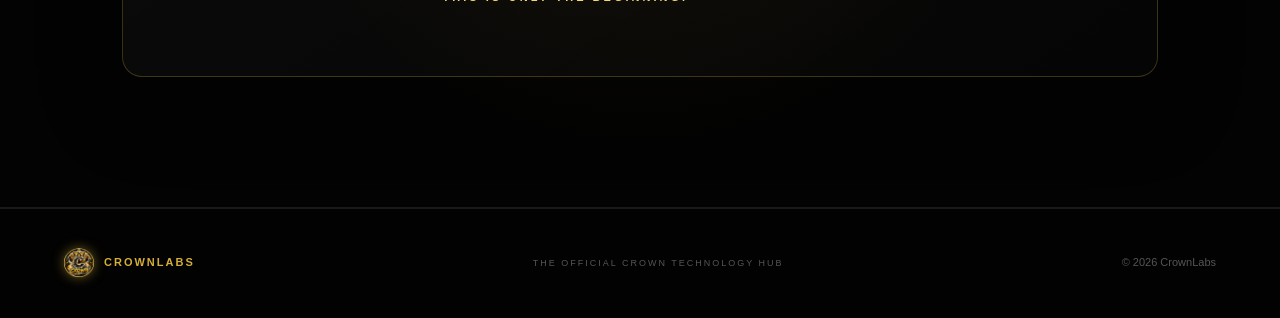
==== commit 4ed77d1b: "corrected crown logo" ====
--- a/index.html
+++ b/index.html
@@ -19,13 +19,12 @@
 
     <meta
         name="keywords"
-        content="CrownLabs, Crown Labs, Crown technology, Crown games, Crown applications, Crown software, Crown tools, Tech Analyst Challenge, Crownverse, CWN"
+        content="CrownLabs, Crown Labs, Crownverse, Crown technology, Crown games, Crown applications, Crown software, Crown tools, Tech Analyst Challenge, CWN"
     >
 
     <meta name="author" content="CrownLabs">
     <meta name="robots" content="index, follow">
 
-    <!-- Canonical -->
     <link
         rel="canonical"
         href="https://adedejiabdulmateen15-cmd.github.io/Crown-Website/"
@@ -59,10 +58,6 @@
         content="https://adedejiabdulmateen15-cmd.github.io/Crown-Website/crown-logo.png"
     >
 
-    <!-- =========================
-         TWITTER
-         ========================= -->
-
     <meta name="twitter:card" content="summary">
 
     <meta
@@ -72,7 +67,7 @@
 
     <meta
         name="twitter:description"
-        content="Explore CrownLabs games, applications, software, tools, Crownverse and CWN projects."
+        content="Explore CrownLabs games, applications, software, Crownverse and CWN projects."
     >
 
     <meta
@@ -81,7 +76,7 @@
     >
 
     <!-- =========================
-         FAVICON
+         CROWN ICON
          ========================= -->
 
     <link
@@ -116,11 +111,7 @@
         "description": "CrownLabs is the central technology hub for Crown games, applications, software, tools, creative experiments and CWN projects.",
         "publisher": {
             "@type": "Organization",
-            "name": "CrownLabs",
-            "logo": {
-                "@type": "ImageObject",
-                "url": "https://adedejiabdulmateen15-cmd.github.io/Crown-Website/crown-logo.png"
-            }
+            "name": "CrownLabs"
         }
     }
     </script>
@@ -131,19 +122,23 @@
 <body>
 
     <!-- =========================
+         BACKGROUND EFFECTS
+         ========================= -->
+
+    <div class="background-glow glow-one"></div>
+    <div class="background-glow glow-two"></div>
+
+
+    <!-- =========================
          HEADER
          ========================= -->
 
-    <header class="site-header">
-
-        <a
-            class="brand"
-            href="#home"
-            aria-label="CrownLabs Home"
-        >
+    <header>
+
+        <a class="brand" href="#home">
 
             <img
-                src="crown-logo.png"
+                src="crown.ico"
                 alt="CrownLabs logo"
             >
 
@@ -152,13 +147,15 @@
         </a>
 
 
-        <nav class="main-nav">
+        <nav>
 
             <a href="#home">HOME</a>
 
             <a href="#projects">PROJECTS</a>
 
-            <a href="#about">ABOUT</a>
+            <a href="#vision">VISION</a>
+
+            <a href="#crownverse">CROWNVERSE</a>
 
         </nav>
 
@@ -181,24 +178,19 @@
             id="home"
         >
 
-            <div class="hero-glow"></div>
-
-            <div class="hero-corner hero-corner-one"></div>
-            <div class="hero-corner hero-corner-two"></div>
-            <div class="hero-corner hero-corner-three"></div>
-            <div class="hero-corner hero-corner-four"></div>
+            <div class="hero-line"></div>
 
 
             <img
-                class="hero-logo"
-                src="crown-logo.png"
-                alt="CrownLabs"
+                class="heroicon"
+                src="crown.ico"
+                alt="CrownLabs logo"
             >
 
 
-            <div class="hero-label">
+            <p class="eyebrow">
                 THE OFFICIAL CROWNLABS WEBSITE
-            </div>
+            </p>
 
 
             <h1>
@@ -207,39 +199,35 @@
             </h1>
 
 
-            <p class="hero-description">
-                Games, applications, tools, software and the future
+            <h2>
+                Games, applications, technology and the future
                 of the Crown universe — all in one place.
-            </p>
+            </h2>
 
 
             <div class="hero-buttons">
 
                 <a
-                    class="primary-button"
+                    class="btn"
                     href="#projects"
                 >
                     EXPLORE PROJECTS
-                    <span>→</span>
                 </a>
 
 
                 <a
-                    class="secondary-button"
-                    href="#about"
+                    class="btn secondary-btn"
+                    href="#crownverse"
                 >
-                    DISCOVER CROWNLABS
+                    👑 CROWNVERSE
                 </a>
 
             </div>
 
 
-            <div class="hero-status">
-
-                <span class="status-dot"></span>
-
-                CROWNLABS SYSTEM ONLINE
-
+            <div class="scroll-indicator">
+                <span></span>
+                SCROLL TO EXPLORE
             </div>
 
         </section>
@@ -250,160 +238,86 @@
              ========================= -->
 
         <section
-            class="projects-section"
+            class="content-section"
             id="projects"
         >
 
-            <div class="section-heading">
-
-                <div class="section-label">
-                    AVAILABLE NOW
-                </div>
-
-                <h2>
-                    CROWN<span>PROJECTS</span>
-                </h2>
-
-                <p>
-                    Explore applications, games, tools and future
-                    technology created by CrownLabs.
-                </p>
-
-            </div>
-
-
-            <!-- PROJECT GRID -->
-
-            <div class="projects-grid">
-
-
-                <!-- TECH ANALYST -->
-
-                <article class="project-card featured-project">
-
-                    <div class="project-number">
-                        01
+            <p class="section-label">
+                AVAILABLE NOW
+            </p>
+
+
+            <h1>
+                CROWN
+                <span>PROJECTS</span>
+            </h1>
+
+
+            <h2 class="section-description">
+                Explore downloadable CrownLabs applications,
+                games, tools and future projects.
+            </h2>
+
+
+            <!-- TECH ANALYST -->
+
+            <article class="project-card">
+
+                <div class="project-icon">
+                    💻
+                </div>
+
+
+                <div class="project-content">
+
+                    <small>
+                        APPLICATION
+                    </small>
+
+
+                    <h3>
+                        Tech Analyst Challenge
+                    </h3>
+
+
+                    <p>
+                        A Windows desktop technical analysis
+                        and assessment application created by CrownLabs.
+                    </p>
+
+
+                    <div class="project-meta">
+                        <span>VERSION 2.0.0</span>
+                        <span>WINDOWS x64</span>
                     </div>
 
 
-                    <div class="project-icon">
-                        💻
-                    </div>
-
-
-                    <div class="project-content">
-
-                        <div class="project-type">
-                            APPLICATION
-                        </div>
-
-
-                        <h3>
-                            Tech Analyst Challenge
-                        </h3>
-
-
-                        <p>
-                            A Windows desktop technical analysis
-                            and assessment application created
-                            by CrownLabs.
-                        </p>
-
-
-                        <div class="project-meta">
-
-                            <span>
-                                VERSION 2.0.0
-                            </span>
-
-                            <span>
-                                WINDOWS x64
-                            </span>
-
-                        </div>
-
-
-                        <a
-                            class="download-button"
-                            href="https://github.com/adedejiabdulmateen15-cmd/Crown-Website/releases/download/v2.0.0/Tech.Analyst.Challenge.Setup.2.0.0.exe"
-                        >
-                            <span>↓</span>
-                            DOWNLOAD WINDOWS
-                        </a>
-
-                    </div>
-
-                </article>
-
-
-                <!-- FUTURE PROJECT -->
-
-                <article class="project-card coming-project">
-
-                    <div class="project-number">
-                        02
-                    </div>
-
-
-                    <div class="project-icon">
-                        👑
-                    </div>
-
-
-                    <div class="project-content">
-
-                        <div class="project-type">
-                            COMING SOON
-                        </div>
-
-
-                        <h3>
-                            Crownverse
-                        </h3>
-
-
-                        <p>
-                            The expanding universe behind Crown
-                            games, worlds, characters and stories.
-                        </p>
-
-
-                        <button
-                            class="outline-button"
-                            onclick="openCrownverse()"
-                        >
-                            EXPLORE STORY
-                            <span>→</span>
-                        </button>
-
-                    </div>
-
-                </article>
-
-
-            </div>
-
-
-            <!-- MORE PROJECTS -->
-
-            <div class="future-banner">
-
-                <div class="future-crown">
+                    <a
+                        class="download"
+                        href="https://github.com/adedejiabdulmateen15-cmd/Crown-Website/releases/download/v2.0.0/Tech.Analyst.Challenge.Setup.2.0.0.exe"
+                    >
+                        ⬇ DOWNLOAD WINDOWS
+                    </a>
+
+                </div>
+
+            </article>
+
+
+            <!-- FUTURE -->
+
+            <div class="future-card">
+
+                <div class="future-icon">
                     👑
                 </div>
 
 
                 <div>
 
-                    <div class="future-label">
-                        THE FUTURE OF CROWNLABS
-                    </div>
-
-
                     <h3>
-                        MORE PROJECTS ARE COMING
+                        MORE CROWNLABS PROJECTS
                     </h3>
-
 
                     <p>
                         Future games, applications, tools,
@@ -423,30 +337,26 @@
              ========================= -->
 
         <section
-            class="vision-section"
-            id="about"
+            class="content-section vision-section"
+            id="vision"
         >
 
-            <div class="section-heading">
-
-                <div class="section-label">
-                    THE CROWNLABS VISION
-                </div>
-
-
-                <h2>
-                    ONE HUB.
-                    <span>EVERY PROJECT.</span>
-                </h2>
-
-
-                <p>
-                    CrownLabs is the central technology hub for
-                    Crown games, applications, software, tools,
-                    creative experiments and CWN projects.
-                </p>
-
-            </div>
+            <p class="section-label">
+                THE CROWNLABS VISION
+            </p>
+
+
+            <h1>
+                ONE HUB.
+                <span>EVERY PROJECT.</span>
+            </h1>
+
+
+            <p class="vision-description">
+                CrownLabs is the central technology hub for
+                Crown games, applications, software, tools,
+                creative experiments and CWN projects.
+            </p>
 
 
             <!-- VISION CARDS -->
@@ -460,22 +370,14 @@
                         🎮
                     </div>
 
-                    <div>
-
-                        <div class="vision-label">
-                            GAMES
-                        </div>
-
-                        <h3>
-                            Crown Worlds
-                        </h3>
-
-                        <p>
-                            Interactive worlds and experiences
-                            from the Crown universe.
-                        </p>
-
-                    </div>
+                    <h3>
+                        GAMES
+                    </h3>
+
+                    <p>
+                        Interactive worlds and experiences
+                        from the Crown universe.
+                    </p>
 
                 </div>
 
@@ -486,22 +388,14 @@
                         💻
                     </div>
 
-                    <div>
-
-                        <div class="vision-label">
-                            APPLICATIONS
-                        </div>
-
-                        <h3>
-                            Crown Software
-                        </h3>
-
-                        <p>
-                            Useful software, desktop applications
-                            and tools created by CrownLabs.
-                        </p>
-
-                    </div>
+                    <h3>
+                        APPLICATIONS
+                    </h3>
+
+                    <p>
+                        Useful software and desktop tools
+                        created by CrownLabs.
+                    </p>
 
                 </div>
 
@@ -512,73 +406,117 @@
                         ⚡
                     </div>
 
-                    <div>
-
-                        <div class="vision-label">
-                            TECHNOLOGY
-                        </div>
-
-                        <h3>
-                            Crown Technology
-                        </h3>
-
-                        <p>
-                            Experiments, programming projects
-                            and future Crown technology.
-                        </p>
-
-                    </div>
-
-                </div>
-
-            </div>
-
-
-            <!-- =========================
-                 CROWNVERSE FEATURE
-                 ========================= -->
-
-            <div class="crownverse-feature">
-
-                <div class="crownverse-feature-glow"></div>
-
-
-                <div class="crownverse-logo-box">
+                    <h3>
+                        TECHNOLOGY
+                    </h3>
+
+                    <p>
+                        Experiments, programming projects
+                        and future Crown technology.
+                    </p>
+
+                </div>
+
+            </div>
+
+
+            <!-- CROWNVERSE BUTTON -->
+
+            <div class="crownverse-launch">
+
+                <p>
+                    DISCOVER THE WORLD BEHIND THE CROWN
+                </p>
+
+
+                <a
+                    class="crownverse-button"
+                    href="#crownverse"
+                >
+                    👑 ENTER CROWNVERSE
+                    <span>→</span>
+                </a>
+
+            </div>
+
+        </section>
+
+
+        <!-- =========================
+             CROWNVERSE STORY
+             ========================= -->
+
+        <section
+            class="crownverse-section"
+            id="crownverse"
+        >
+
+            <div class="crownverse-decoration">
+                CROWNVERSE
+            </div>
+
+
+            <p class="section-label">
+                THE CROWN UNIVERSE
+            </p>
+
+
+            <h1>
+                WELCOME TO
+                <span>CROWNVERSE</span>
+            </h1>
+
+
+            <div class="story-card">
+
+                <div class="story-logo">
 
                     <img
-                        src="crown-logo.png"
-                        alt="Crownverse"
+                        src="crown.ico"
+                        alt="Crown logo"
                     >
 
                 </div>
 
 
-                <div class="crownverse-feature-content">
-
-                    <div class="vision-label">
-                        THE CROWN UNIVERSE
-                    </div>
-
-
-                    <h3>
-                        CROWN<span>VERSE</span>
-                    </h3>
-
-
-                    <p>
-                        A growing universe of worlds, characters,
-                        adventures, technology and stories connected
-                        through CrownLabs.
-                    </p>
-
-
-                    <button
-                        class="crownverse-button"
-                        onclick="openCrownverse()"
-                    >
-                        ENTER CROWNVERSE
-                        <span>→</span>
-                    </button>
+                <div class="story-content">
+
+                    <h2>
+                        THE STORY OF CROWNVERSE
+                    </h2>
+
+
+                    <p>
+                        Crownverse is a growing universe created
+                        from the imagination of CrownLabs.
+                        It is a world where technology, adventure,
+                        games and creativity come together.
+                    </p>
+
+
+                    <p>
+                        At the center of the universe are the
+                        Crownborn — mysterious beings connected
+                        to the power of the Crown. Their worlds
+                        contain hidden places, powerful discoveries,
+                        challenges and stories waiting to be explored.
+                    </p>
+
+
+                    <p>
+                        Crownverse is not just one game.
+                        It is a universe that can grow across
+                        games, applications, stories, technology
+                        and future Crown projects.
+                    </p>
+
+
+                    <div class="story-divider"></div>
+
+
+                    <p class="story-ending">
+                        THIS IS ONLY THE BEGINNING.
+                    </p>
 
                 </div>
 
@@ -586,225 +524,40 @@
 
         </section>
 
+
     </main>
 
 
     <!-- =========================
-         CROWNVERSE STORY MODAL
-         ========================= -->
-
-    <div
-        id="crownversePanel"
-        class="crownverse-panel"
-        aria-hidden="true"
-    >
-
-        <div
-            class="crownverse-overlay"
-            onclick="closeCrownverse()"
-        ></div>
-
-
-        <div
-            class="crownverse-modal"
-            role="dialog"
-            aria-modal="true"
-            aria-labelledby="crownverse-title"
-        >
-
-            <button
-                class="crownverse-close"
-                onclick="closeCrownverse()"
-                aria-label="Close Crownverse"
+         FOOTER
+         ========================= -->
+
+    <footer>
+
+        <div class="footer-brand">
+
+            <img
+                src="crown.ico"
+                alt="CrownLabs logo"
             >
-                ×
-            </button>
-
-
-            <img
-                class="story-logo"
-                src="crown-logo.png"
-                alt="CrownLabs"
-            >
-
-
-            <div class="story-label">
-                THE CROWN UNIVERSE
-            </div>
-
-
-            <h2 id="crownverse-title">
-                CROWN<span>VERSE</span>
-            </h2>
-
-
-            <div class="story-line"></div>
-
-
-            <div class="story-text">
-
-                <p>
-                    The Crownverse is the expanding universe
-                    created around the CrownLabs vision.
-                </p>
-
-
-                <p>
-                    Across its worlds are kingdoms, mysterious
-                    technologies, legendary characters and
-                    adventures waiting to be discovered.
-                </p>
-
-
-                <p>
-                    At the heart of the universe is the Crown —
-                    a symbol of creativity, imagination and the
-                    endless possibilities of the Crown universe.
-                </p>
-
-
-                <p>
-                    Every game, application, character and story
-                    can become another piece of the Crownverse.
-                </p>
-
-            </div>
-
-
-            <div class="story-divider"></div>
-
-
-            <div class="story-future">
-
-                <span>
-                    THE CROWNVERSE IS JUST BEGINNING.
-                </span>
-
-                <span>
-                    MORE WORLDS ARE COMING.
-                </span>
-
-            </div>
+
+            <span>CROWNLABS</span>
 
         </div>
 
-    </div>
-
-
-    <!-- =========================
-         FOOTER
-         ========================= -->
-
-    <footer class="site-footer">
-
-        <div class="footer-brand">
-
-            <img
-                src="crown-logo.png"
-                alt="CrownLabs"
-            >
-
-            <span>
-                CROWNLABS
-            </span>
-
-        </div>
-
 
         <p>
+            THE OFFICIAL CROWN TECHNOLOGY HUB
+        </p>
+
+
+        <span class="copyright">
             © 2026 CrownLabs
-        </p>
-
-
-        <p>
-            THE CROWN UNIVERSE STARTS HERE.
-        </p>
+        </span>
 
     </footer>
 
 
-    <!-- =========================
-         JAVASCRIPT
-         ========================= -->
-
-    <script>
-
-        function openCrownverse() {
-
-            const panel =
-                document.getElementById("crownversePanel");
-
-            panel.classList.add("active");
-
-            panel.setAttribute(
-                "aria-hidden",
-                "false"
-            );
-
-            document.body.classList.add(
-                "crownverse-open"
-            );
-
-        }
-
-
-        function closeCrownverse() {
-
-            const panel =
-                document.getElementById("crownversePanel");
-
-            panel.classList.remove("active");
-
-            panel.setAttribute(
-                "aria-hidden",
-                "true"
-            );
-
-            document.body.classList.remove(
-                "crownverse-open"
-            );
-
-        }
-
-
-        /* ESCAPE KEY */
-
-        document.addEventListener(
-            "keydown",
-            function(event) {
-
-                if (event.key === "Escape") {
-                    closeCrownverse();
-                }
-
-            }
-        );
-
-
-        /* HEADER SCROLL EFFECT */
-
-        window.addEventListener(
-            "scroll",
-            function() {
-
-                const header =
-                    document.querySelector(".site-header");
-
-                if (window.scrollY > 30) {
-
-                    header.classList.add("scrolled");
-
-                } else {
-
-                    header.classList.remove("scrolled");
-
-                }
-
-            }
-        );
-
-    </script>
-
 </body>
 
 </html>
--- a/style.css
+++ b/style.css
@@ -1,7 +1,7 @@
 /* =========================================================
    CROWNLABS
-   OFFICIAL CROWN TECHNOLOGY HUB
-   Premium Black / Gold / Cyber White
+   PREMIUM CROWN TECHNOLOGY HUB
+   BLACK / GOLD / CYBER-WHITE
    ========================================================= */
 
 
@@ -13,22 +13,22 @@
 
     --black: #030303;
     --black-2: #070707;
+
     --panel: #0b0b0b;
     --panel-2: #101010;
 
     --gold: #d4af37;
     --gold-light: #f5d76e;
-    --gold-dark: #8f741c;
-
-    --white: #f8f8f8;
-    --muted: #9a9a9a;
-    --muted-2: #686868;
-
-    --line: rgba(212,175,55,.28);
-    --line-white: rgba(255,255,255,.09);
+
+    --white: #ffffff;
+    --white-soft: #eeeeee;
+
+    --muted: #9b9b9b;
+
+    --line: rgba(212, 175, 55, 0.25);
+    --line-white: rgba(255, 255, 255, 0.09);
 
     --max-width: 1200px;
-
 }
 
 
@@ -64,16 +64,15 @@
 
     background:
         radial-gradient(
-            circle at 50% -15%,
-            rgba(212,175,55,.13),
-            transparent 35%
+            circle at 50% -20%,
+            rgba(212, 175, 55, 0.13),
+            transparent 38%
         ),
         var(--black);
 
     line-height: 1.6;
 
     overflow-x: hidden;
-
 }
 
 
@@ -89,20 +88,20 @@
 
     inset: 0;
 
-    z-index: -2;
+    z-index: -5;
 
     pointer-events: none;
 
     background-image:
 
         linear-gradient(
-            rgba(255,255,255,.018) 1px,
+            rgba(255,255,255,0.018) 1px,
             transparent 1px
         ),
 
         linear-gradient(
             90deg,
-            rgba(255,255,255,.018) 1px,
+            rgba(255,255,255,0.018) 1px,
             transparent 1px
         );
 
@@ -114,7 +113,64 @@
             black,
             transparent 90%
         );
-
+}
+
+
+/* =========================
+   BACKGROUND GLOWS
+   ========================= */
+
+.background-glow {
+
+    position: fixed;
+
+    width: 400px;
+    height: 400px;
+
+    border-radius: 50%;
+
+    pointer-events: none;
+
+    z-index: -4;
+
+    filter: blur(100px);
+
+    opacity: 0.08;
+
+    animation: glowMove 12s ease-in-out infinite;
+}
+
+
+.glow-one {
+
+    top: 10%;
+    left: -200px;
+
+    background: var(--gold);
+}
+
+
+.glow-two {
+
+    bottom: 10%;
+    right: -200px;
+
+    background: var(--gold-light);
+
+    animation-delay: -6s;
+}
+
+
+@keyframes glowMove {
+
+    0%,
+    100% {
+        transform: translateY(0);
+    }
+
+    50% {
+        transform: translateY(50px);
+    }
 }
 
 
@@ -122,7 +178,7 @@
    HEADER
    ========================= */
 
-.site-header {
+header {
 
     position: sticky;
 
@@ -130,11 +186,11 @@
 
     z-index: 1000;
 
-    min-height: 78px;
+    min-height: 76px;
 
     padding:
-        14px
-        max(5%, calc((100% - var(--max-width))/2));
+        12px
+        max(5%, calc((100% - var(--max-width)) / 2));
 
     display: flex;
 
@@ -145,59 +201,45 @@
     gap: 30px;
 
     background:
-        rgba(3,3,3,.78);
+        rgba(3,3,3,0.88);
 
     border-bottom:
-        1px solid
-        var(--line-white);
+        1px solid var(--line-white);
 
     backdrop-filter:
-        blur(18px);
-
-    transition:
-        background .3s ease,
-        box-shadow .3s ease;
-
-}
-
-
-.site-header.scrolled {
-
-    background:
-        rgba(3,3,3,.94);
+        blur(20px);
+
+    -webkit-backdrop-filter:
+        blur(20px);
+}
+
+
+header::after {
+
+    content: "";
+
+    position: absolute;
+
+    bottom: -1px;
+
+    left: 50%;
+
+    width: 130px;
+
+    height: 1px;
+
+    transform: translateX(-50%);
+
+    background: var(--gold);
 
     box-shadow:
-        0 10px 40px rgba(0,0,0,.35);
-
-}
-
-
-.site-header::after {
-
-    content: "";
-
-    position: absolute;
-
-    bottom: -1px;
-
-    left: 50%;
-
-    width: 120px;
-
-    height: 1px;
-
-    transform: translateX(-50%);
-
-    background: var(--gold);
-
-    box-shadow:
-        0 0 15px
-        rgba(212,175,55,.8);
-
-}
-
-
-/* BRAND */
+        0 0 18px rgba(212,175,55,0.8);
+}
+
+
+/* =========================
+   BRAND
+   ========================= */
 
 .brand {
 
@@ -216,14 +258,12 @@
     font-weight: 900;
 
     letter-spacing: 3px;
-
 }
 
 
 .brand img {
 
     width: 42px;
-
     height: 42px;
 
     object-fit: contain;
@@ -231,60 +271,56 @@
     filter:
         drop-shadow(
             0 0 8px
-            rgba(212,175,55,.5)
+            rgba(212,175,55,0.65)
         );
 
     transition:
-        transform .3s ease;
-
+        transform 0.3s ease;
 }
 
 
 .brand:hover img {
 
     transform:
-        rotate(-5deg)
+        rotate(-8deg)
         scale(1.08);
-
 }
 
 
 .brand span {
 
     transition:
-        color .25s ease;
-
+        color 0.25s ease;
 }
 
 
 .brand:hover span {
 
     color: var(--gold);
-
-}
-
-
-/* NAVIGATION */
-
-.main-nav {
+}
+
+
+/* =========================
+   NAVIGATION
+   ========================= */
+
+nav {
 
     display: flex;
 
     align-items: center;
 
-    gap: 4px;
-
-}
-
-
-.main-nav a {
+    gap: 5px;
+}
+
+
+nav a {
 
     position: relative;
 
-    padding:
-        9px 15px;
-
-    color: #aaa;
+    padding: 9px 13px;
+
+    color: #a9a9a9;
 
     text-decoration: none;
 
@@ -292,24 +328,31 @@
 
     font-weight: 800;
 
-    letter-spacing: 1.8px;
+    letter-spacing: 1.5px;
 
     transition:
-        color .25s ease,
-        background .25s ease;
-
-}
-
-
-.main-nav a::after {
+        color 0.25s ease,
+        background 0.25s ease;
+}
+
+
+nav a:hover {
+
+    color: var(--gold-light);
+
+    background:
+        rgba(212,175,55,0.05);
+}
+
+
+nav a::after {
 
     content: "";
 
     position: absolute;
 
-    left: 15px;
-
-    right: 15px;
+    left: 13px;
+    right: 13px;
 
     bottom: 3px;
 
@@ -321,26 +364,14 @@
         scaleX(0);
 
     transition:
-        transform .25s ease;
-
-}
-
-
-.main-nav a:hover {
-
-    color: var(--white);
-
-    background:
-        rgba(212,175,55,.05);
-
-}
-
-
-.main-nav a:hover::after {
+        transform 0.25s ease;
+}
+
+
+nav a:hover::after {
 
     transform:
         scaleX(1);
-
 }
 
 
@@ -355,7 +386,8 @@
     min-height: 760px;
 
     padding:
-        120px 6% 100px;
+        110px 6%
+        90px;
 
     display: flex;
 
@@ -370,48 +402,44 @@
     overflow: hidden;
 
     border-bottom:
-        1px solid
-        var(--line-white);
-
-}
-
-
-/* HERO GLOW */
-
-.hero-glow {
+        1px solid var(--line-white);
+}
+
+
+.hero::before {
+
+    content: "";
 
     position: absolute;
 
     width: 700px;
-
     height: 700px;
 
     top: 50%;
-
     left: 50%;
 
     transform:
-        translate(-50%,-50%);
+        translate(-50%, -50%);
 
     background:
         radial-gradient(
             circle,
-            rgba(212,175,55,.13),
+            rgba(212,175,55,0.11),
             transparent 68%
         );
 
+    animation:
+        heroPulse 6s ease-in-out infinite;
+
     pointer-events: none;
-
-    animation:
-        heroGlow 6s ease-in-out infinite;
-
-}
-
-
-@keyframes heroGlow {
-
-    0%,100% {
-        opacity: .7;
+}
+
+
+@keyframes heroPulse {
+
+    0%,
+    100% {
+        opacity: 0.7;
         transform:
             translate(-50%,-50%)
             scale(1);
@@ -421,118 +449,90 @@
         opacity: 1;
         transform:
             translate(-50%,-50%)
-            scale(1.12);
-    }
-
-}
-
-
-/* HERO CORNERS */
-
-.hero-corner {
+            scale(1.08);
+    }
+}
+
+
+/* =========================
+   HERO DECORATION
+   ========================= */
+
+.hero::after {
+
+    content: "";
 
     position: absolute;
 
-    width: 65px;
-
-    height: 65px;
-
-    opacity: .5;
-
-}
-
-
-.hero-corner-one {
-
-    top: 30px;
-    left: 30px;
-
-    border-top:
-        1px solid var(--gold);
-
-    border-left:
-        1px solid var(--gold);
-
-}
-
-
-.hero-corner-two {
-
-    top: 30px;
-    right: 30px;
-
-    border-top:
-        1px solid var(--gold);
-
-    border-right:
-        1px solid var(--gold);
-
-}
-
-
-.hero-corner-three {
-
-    bottom: 30px;
-    left: 30px;
-
-    border-bottom:
-        1px solid var(--gold);
-
-    border-left:
-        1px solid var(--gold);
-
-}
-
-
-.hero-corner-four {
-
-    bottom: 30px;
-    right: 30px;
-
-    border-bottom:
-        1px solid var(--gold);
-
-    border-right:
-        1px solid var(--gold);
-
-}
-
-
-/* HERO LOGO */
-
-.hero-logo {
+    inset: 28px;
+
+    border:
+        1px solid
+        rgba(255,255,255,0.025);
+
+    pointer-events: none;
+}
+
+
+.hero-line {
+
+    position: absolute;
+
+    top: 28px;
+
+    left: 50%;
+
+    width: 1px;
+
+    height: 70px;
+
+    background:
+        linear-gradient(
+            to bottom,
+            transparent,
+            var(--gold)
+        );
+
+    opacity: 0.5;
+}
+
+
+/* =========================
+   HERO LOGO
+   ========================= */
+
+.heroicon {
 
     position: relative;
 
     z-index: 2;
 
     width: 145px;
-
     height: 145px;
 
     object-fit: contain;
 
-    margin-bottom: 32px;
+    margin-bottom: 30px;
 
     filter:
         drop-shadow(
             0 0 10px
-            rgba(212,175,55,.65)
+            rgba(212,175,55,0.75)
         )
         drop-shadow(
-            0 0 40px
-            rgba(212,175,55,.22)
+            0 0 45px
+            rgba(212,175,55,0.22)
         );
 
     animation:
-        logoFloat 4.5s ease-in-out infinite;
-
-}
-
-
-@keyframes logoFloat {
-
-    0%,100% {
+        crownFloat 4s ease-in-out infinite;
+}
+
+
+@keyframes crownFloat {
+
+    0%,
+    100% {
         transform:
             translateY(0)
             rotate(0deg);
@@ -540,22 +540,23 @@
 
     50% {
         transform:
-            translateY(-10px)
+            translateY(-12px)
             rotate(1deg);
     }
-
-}
-
-
-/* HERO LABEL */
-
-.hero-label {
+}
+
+
+/* =========================
+   HERO TEXT
+   ========================= */
+
+.eyebrow {
 
     position: relative;
 
     z-index: 2;
 
-    margin-bottom: 18px;
+    margin-bottom: 15px;
 
     color: var(--gold-light);
 
@@ -565,6 +566,8 @@
 
     letter-spacing: 5px;
 
+    animation:
+        fadeUp 1s ease both;
 }
 
 
@@ -581,29 +584,30 @@
     font-size:
         clamp(48px, 8vw, 88px);
 
-    line-height: .98;
+    line-height: 0.95;
 
     font-weight: 900;
 
     letter-spacing: -4px;
 
+    animation:
+        fadeUp 1s ease 0.15s both;
 }
 
 
 .hero h1 span {
 
-    display: block;
+    display: inline-block;
 
     color: var(--gold);
 
     text-shadow:
         0 0 30px
-        rgba(212,175,55,.18);
-
-}
-
-
-.hero-description {
+        rgba(212,175,55,0.18);
+}
+
+
+.hero h2 {
 
     position: relative;
 
@@ -617,8 +621,28 @@
 
     font-size: 18px;
 
-    line-height: 1.8;
-
+    font-weight: 400;
+
+    line-height: 1.75;
+
+    animation:
+        fadeUp 1s ease 0.3s both;
+}
+
+
+@keyframes fadeUp {
+
+    from {
+        opacity: 0;
+        transform:
+            translateY(20px);
+    }
+
+    to {
+        opacity: 1;
+        transform:
+            translateY(0);
+    }
 }
 
 
@@ -630,36 +654,39 @@
 
     position: relative;
 
-    z-index: 2;
+    z-index: 5;
 
     display: flex;
 
+    gap: 12px;
+
+    flex-wrap: wrap;
+
+    justify-content: center;
+
+    animation:
+        fadeUp 1s ease 0.45s both;
+}
+
+
+.btn {
+
+    display: inline-flex;
+
     align-items: center;
 
     justify-content: center;
 
-    gap: 12px;
-
-    flex-wrap: wrap;
-
-}
-
-
-.primary-button,
-.secondary-button {
-
-    display: inline-flex;
-
-    align-items: center;
-
-    justify-content: center;
-
-    gap: 10px;
-
-    min-height: 48px;
-
-    padding:
-        13px 22px;
+    min-width: 190px;
+
+    padding: 14px 24px;
+
+    color: #050505;
+
+    background: var(--gold);
+
+    border:
+        1px solid var(--gold-light);
 
     border-radius: 5px;
 
@@ -669,277 +696,82 @@
 
     font-weight: 900;
 
-    letter-spacing: 1.4px;
+    letter-spacing: 1.5px;
 
     transition:
-        transform .25s ease,
-        background .25s ease,
-        box-shadow .25s ease;
-
-}
-
-
-.primary-button {
+        transform 0.25s ease,
+        background 0.25s ease,
+        box-shadow 0.25s ease;
+}
+
+
+.btn:hover {
+
+    background: var(--gold-light);
+
+    transform:
+        translateY(-4px);
+
+    box-shadow:
+        0 15px 35px
+        rgba(212,175,55,0.2);
+}
+
+
+.secondary-btn {
+
+    color: var(--white);
+
+    background:
+        rgba(255,255,255,0.025);
+
+    border:
+        1px solid var(--line);
+}
+
+
+.secondary-btn:hover {
 
     color: #050505;
 
-    background: var(--gold);
-
-    border:
-        1px solid
-        var(--gold-light);
-
-}
-
-
-.primary-button:hover {
-
     background: var(--gold-light);
+}
+
+
+/* =========================
+   SCROLL INDICATOR
+   ========================= */
+
+.scroll-indicator {
+
+    position: absolute;
+
+    bottom: 28px;
+
+    left: 50%;
 
     transform:
-        translateY(-3px);
-
-    box-shadow:
-        0 12px 35px
-        rgba(212,175,55,.2);
-
-}
-
-
-.primary-button span {
-
-    font-size: 18px;
-
-}
-
-
-.secondary-button {
-
-    color: var(--white);
-
-    background:
-        rgba(255,255,255,.025);
-
-    border:
-        1px solid
-        var(--line-white);
-
-}
-
-
-.secondary-button:hover {
-
-    border-color: var(--line);
-
-    background:
-        rgba(212,175,55,.05);
-
-    transform:
-        translateY(-3px);
-
-}
-
-
-/* HERO STATUS */
-
-.hero-status {
-
-    position: relative;
-
-    z-index: 2;
-
-    display: flex;
-
-    align-items: center;
-
-    gap: 8px;
-
-    margin-top: 30px;
-
-    color: #707070;
-
-    font-size: 9px;
+        translateX(-50%);
+
+    color: #666;
+
+    font-size: 8px;
 
     font-weight: 800;
 
-    letter-spacing: 2px;
-
-}
-
-
-.status-dot {
-
-    width: 7px;
-
-    height: 7px;
-
-    border-radius: 50%;
-
-    background: var(--gold);
-
-    box-shadow:
-        0 0 12px
-        rgba(212,175,55,.8);
-
-    animation:
-        statusPulse 1.8s infinite;
-
-}
-
-
-@keyframes statusPulse {
-
-    0%,100% {
-        opacity: 1;
-        transform: scale(1);
-    }
-
-    50% {
-        opacity: .4;
-        transform: scale(.75);
-    }
-
-}
-
-
-/* =========================
-   SECTIONS
-   ========================= */
-
-.projects-section,
-.vision-section {
-
-    width:
-        min(
-            var(--max-width),
-            90%
-        );
-
-    margin:
-        0 auto;
-
-    padding:
-        115px 0;
-
-}
-
-
-.section-heading {
-
-    margin-bottom: 50px;
-
-}
-
-
-.section-label {
-
-    margin-bottom: 10px;
-
-    color: var(--gold-light);
-
-    font-size: 10px;
-
-    font-weight: 900;
-
-    letter-spacing: 4px;
-
-}
-
-
-.section-heading h2 {
-
-    margin-bottom: 18px;
-
-    font-size:
-        clamp(40px,6vw,64px);
-
-    line-height: 1;
-
-    letter-spacing: -2px;
-
-}
-
-
-.section-heading h2 span {
-
-    color: var(--gold);
-
-}
-
-
-.section-heading p {
-
-    max-width: 760px;
-
-    color: var(--muted);
-
-    font-size: 16px;
-
-    line-height: 1.8;
-
-}
-
-
-/* =========================
-   PROJECT GRID
-   ========================= */
-
-.projects-grid {
-
-    display: grid;
-
-    grid-template-columns:
-        repeat(2,1fr);
-
-    gap: 22px;
-
-}
-
-
-/* PROJECT CARD */
-
-.project-card {
-
-    position: relative;
-
-    min-height: 360px;
-
-    padding: 38px;
-
-    background:
-        linear-gradient(
-            145deg,
-            rgba(255,255,255,.045),
-            rgba(255,255,255,.012)
-        );
-
-    border:
-        1px solid
-        var(--line-white);
-
-    border-radius: 18px;
-
-    overflow: hidden;
-
-    transition:
-        transform .35s ease,
-        border-color .35s ease,
-        box-shadow .35s ease;
-
-}
-
-
-.project-card::before {
-
-    content: "";
-
-    position: absolute;
-
-    left: 0;
-    top: 0;
-
-    width: 3px;
-    height: 100%;
+    letter-spacing: 3px;
+}
+
+
+.scroll-indicator span {
+
+    display: block;
+
+    width: 1px;
+
+    height: 25px;
+
+    margin: 0 auto 8px;
 
     background:
         linear-gradient(
@@ -948,382 +780,413 @@
             transparent
         );
 
-}
-
-
-.project-card::after {
-
-    content: "";
-
-    position: absolute;
-
-    width: 280px;
-
-    height: 280px;
-
-    right: -150px;
-
-    top: -150px;
-
-    background:
-        radial-gradient(
-            circle,
-            rgba(212,175,55,.13),
-            transparent 70%
+    animation:
+        scrollLine 2s ease-in-out infinite;
+}
+
+
+@keyframes scrollLine {
+
+    0%,
+    100% {
+        opacity: 0.3;
+        transform:
+            translateY(0);
+    }
+
+    50% {
+        opacity: 1;
+        transform:
+            translateY(6px);
+    }
+}
+
+
+/* =========================
+   GENERAL SECTIONS
+   ========================= */
+
+.content-section {
+
+    width:
+        min(
+            var(--max-width),
+            90%
         );
 
-}
-
-
-.project-card:hover {
-
-    transform:
-        translateY(-8px);
-
-    border-color:
-        rgba(212,175,55,.4);
-
-    box-shadow:
-        0 25px 70px
-        rgba(0,0,0,.4);
-
-}
-
-
-/* PROJECT NUMBER */
-
-.project-number {
-
-    position: absolute;
-
-    top: 25px;
-
-    right: 30px;
-
-    color: #333;
-
-    font-size: 12px;
+    margin:
+        0 auto;
+
+    padding:
+        115px 0;
+}
+
+
+.section-label {
+
+    margin-bottom: 10px;
+
+    color: var(--gold-light);
+
+    font-size: 10px;
 
     font-weight: 900;
 
-    letter-spacing: 2px;
-
-}
-
-
-/* PROJECT ICON */
-
-.project-icon {
-
-    width: 70px;
-
-    height: 70px;
-
-    display: flex;
-
-    align-items: center;
-
-    justify-content: center;
-
-    margin-bottom: 25px;
-
-    background: #080808;
-
-    border:
-        1px solid
-        var(--line);
-
-    border-radius: 14px;
-
-    font-size: 30px;
-
-}
-
-
-/* PROJECT CONTENT */
-
-.project-type {
-
-    margin-bottom: 5px;
-
-    color: var(--gold-light);
-
-    font-size: 9px;
-
-    font-weight: 900;
-
-    letter-spacing: 3px;
-
-}
-
-
-.project-content h3 {
-
-    margin-bottom: 12px;
-
-    font-size: 28px;
-
-    line-height: 1.15;
-
-}
-
-
-.project-content p {
-
-    max-width: 500px;
-
-    margin-bottom: 22px;
+    letter-spacing: 4px;
+}
+
+
+.content-section > h1 {
+
+    margin-bottom: 17px;
+
+    font-size:
+        clamp(38px, 6vw, 60px);
+
+    line-height: 1;
+
+    letter-spacing: -2px;
+}
+
+
+.content-section > h1 span {
+
+    color: var(--gold);
+}
+
+
+.section-description {
+
+    max-width: 760px;
+
+    margin-bottom: 45px;
 
     color: var(--muted);
 
-    font-size: 14px;
+    font-size: 16px;
+
+    font-weight: 400;
 
     line-height: 1.75;
-
-}
-
-
-/* PROJECT META */
-
-.project-meta {
-
-    display: flex;
-
-    flex-wrap: wrap;
-
-    gap: 8px;
-
-    margin-bottom: 22px;
-
-}
-
-
-.project-meta span {
-
-    padding:
-        6px 9px;
-
-    color: #858585;
-
-    background:
-        rgba(255,255,255,.025);
-
-    border:
-        1px solid
-        var(--line-white);
-
-    border-radius: 4px;
-
-    font-size: 9px;
-
-    font-weight: 800;
-
-    letter-spacing: 1px;
-
-}
-
-
-/* DOWNLOAD BUTTON */
-
-.download-button {
-
-    display: inline-flex;
-
-    align-items: center;
-
-    gap: 9px;
-
-    padding:
-        12px 17px;
-
-    color: #050505;
-
-    background: var(--gold);
-
-    border:
-        1px solid
-        var(--gold-light);
-
-    border-radius: 5px;
-
-    text-decoration: none;
-
-    font-size: 10px;
-
-    font-weight: 900;
-
-    letter-spacing: 1px;
-
-    transition:
-        transform .25s ease,
-        background .25s ease,
-        box-shadow .25s ease;
-
-}
-
-
-.download-button:hover {
-
-    background:
-        var(--gold-light);
-
-    transform:
-        translateY(-3px);
-
-    box-shadow:
-        0 10px 30px
-        rgba(212,175,55,.2);
-
-}
-
-
-.download-button span {
-
-    font-size: 17px;
-
-}
-
-
-/* OUTLINE BUTTON */
-
-.outline-button {
-
-    display: inline-flex;
-
-    align-items: center;
-
-    gap: 10px;
-
-    padding:
-        12px 17px;
-
-    color: var(--gold-light);
-
-    background:
-        rgba(212,175,55,.04);
-
-    border:
-        1px solid
-        var(--line);
-
-    border-radius: 5px;
-
-    font-size: 10px;
-
-    font-weight: 900;
-
-    letter-spacing: 1px;
-
-    cursor: pointer;
-
-    transition:
-        background .25s ease,
-        transform .25s ease;
-
-}
-
-
-.outline-button:hover {
-
-    background:
-        rgba(212,175,55,.1);
-
-    transform:
-        translateY(-3px);
-
-}
-
-
-/* =========================
-   FUTURE BANNER
-   ========================= */
-
-.future-banner {
-
-    display: flex;
-
-    align-items: center;
-
-    gap: 25px;
-
-    margin-top: 25px;
-
-    padding:
-        32px;
+}
+
+
+/* =========================
+   PROJECT CARD
+   ========================= */
+
+.project-card {
+
+    position: relative;
+
+    display: grid;
+
+    grid-template-columns:
+        90px
+        minmax(0,1fr);
+
+    gap: 30px;
+
+    padding: 38px;
 
     background:
         linear-gradient(
             145deg,
-            rgba(212,175,55,.055),
-            rgba(255,255,255,.012)
+            rgba(255,255,255,0.045),
+            rgba(255,255,255,0.01)
         );
+
+    border:
+        1px solid var(--line-white);
+
+    border-radius: 18px;
+
+    overflow: hidden;
+
+    transition:
+        transform 0.35s ease,
+        border-color 0.35s ease,
+        box-shadow 0.35s ease;
+}
+
+
+.project-card::before {
+
+    content: "";
+
+    position: absolute;
+
+    top: 0;
+    bottom: 0;
+    left: 0;
+
+    width: 3px;
+
+    background: var(--gold);
+
+    box-shadow:
+        0 0 20px
+        rgba(212,175,55,0.5);
+}
+
+
+.project-card:hover {
+
+    transform:
+        translateY(-8px);
+
+    border-color:
+        var(--line);
+
+    box-shadow:
+        0 25px 70px
+        rgba(0,0,0,0.5);
+}
+
+
+/* =========================
+   PROJECT ICON
+   ========================= */
+
+.project-icon {
+
+    width: 82px;
+    height: 82px;
+
+    display: flex;
+
+    align-items: center;
+
+    justify-content: center;
+
+    background: #080808;
+
+    border:
+        1px solid var(--line);
+
+    border-radius: 14px;
+
+    font-size: 34px;
+
+    box-shadow:
+        inset 0 0 25px
+        rgba(212,175,55,0.04);
+
+    transition:
+        transform 0.3s ease;
+}
+
+
+.project-card:hover .project-icon {
+
+    transform:
+        rotate(-5deg)
+        scale(1.05);
+}
+
+
+/* =========================
+   PROJECT TEXT
+   ========================= */
+
+.project-content small {
+
+    color: var(--gold-light);
+
+    font-size: 10px;
+
+    font-weight: 900;
+
+    letter-spacing: 3px;
+}
+
+
+.project-content h3 {
+
+    margin:
+        6px 0 10px;
+
+    font-size:
+        clamp(25px,4vw,34px);
+
+    line-height: 1.15;
+}
+
+
+.project-content p {
+
+    max-width: 700px;
+
+    margin-bottom: 20px;
+
+    color: var(--muted);
+
+    font-size: 15px;
+
+    line-height: 1.7;
+}
+
+
+/* =========================
+   META
+   ========================= */
+
+.project-meta {
+
+    display: flex;
+
+    gap: 8px;
+
+    flex-wrap: wrap;
+
+    margin-bottom: 25px;
+}
+
+
+.project-meta span {
+
+    padding:
+        6px 10px;
+
+    color: #888;
+
+    background:
+        rgba(255,255,255,0.025);
+
+    border:
+        1px solid var(--line-white);
+
+    border-radius: 4px;
+
+    font-size: 9px;
+
+    font-weight: 900;
+
+    letter-spacing: 1px;
+}
+
+
+/* =========================
+   DOWNLOAD
+   ========================= */
+
+.download {
+
+    display: inline-flex;
+
+    align-items: center;
+
+    justify-content: center;
+
+    padding:
+        13px 20px;
+
+    color: #050505;
+
+    background:
+        var(--gold);
+
+    border:
+        1px solid var(--gold-light);
+
+    border-radius: 5px;
+
+    text-decoration: none;
+
+    font-size: 11px;
+
+    font-weight: 900;
+
+    letter-spacing: 1px;
+
+    transition:
+        transform 0.25s ease,
+        background 0.25s ease,
+        box-shadow 0.25s ease;
+}
+
+
+.download:hover {
+
+    background:
+        var(--gold-light);
+
+    transform:
+        translateY(-3px);
+
+    box-shadow:
+        0 10px 30px
+        rgba(212,175,55,0.2);
+}
+
+
+/* =========================
+   FUTURE CARD
+   ========================= */
+
+.future-card {
+
+    margin-top: 22px;
+
+    padding:
+        35px;
+
+    display: flex;
+
+    align-items: center;
+
+    gap: 22px;
+
+    background:
+        rgba(255,255,255,0.018);
 
     border:
         1px dashed
-        rgba(212,175,55,.3);
+        rgba(212,175,55,0.3);
 
     border-radius: 16px;
 
-}
-
-
-.future-crown {
-
-    width: 65px;
-
-    min-width: 65px;
-
-    height: 65px;
-
-    display: flex;
-
-    align-items: center;
-
-    justify-content: center;
-
-    background: #080808;
-
-    border:
-        1px solid
-        var(--line);
-
-    border-radius: 14px;
-
-    font-size: 28px;
-
-}
-
-
-.future-label {
-
-    margin-bottom: 3px;
-
-    color: var(--gold-light);
-
-    font-size: 9px;
-
-    font-weight: 900;
-
-    letter-spacing: 3px;
-
-}
-
-
-.future-banner h3 {
+    transition:
+        background 0.3s ease,
+        transform 0.3s ease;
+}
+
+
+.future-card:hover {
+
+    background:
+        rgba(212,175,55,0.035);
+
+    transform:
+        translateY(-4px);
+}
+
+
+.future-icon {
+
+    font-size: 36px;
+
+    filter:
+        drop-shadow(
+            0 0 10px
+            rgba(212,175,55,0.3)
+        );
+}
+
+
+.future-card h3 {
 
     margin-bottom: 5px;
 
-    font-size: 19px;
-
-}
-
-
-.future-banner p {
-
-    color: var(--muted-2);
-
-    font-size: 13px;
-
+    font-size: 18px;
+}
+
+
+.future-card p {
+
+    color: #858585;
+
+    font-size: 14px;
 }
 
 
@@ -1334,13 +1197,27 @@
 .vision-section {
 
     border-top:
-        1px solid
-        var(--line-white);
-
-}
-
-
-/* VISION GRID */
+        1px solid var(--line-white);
+}
+
+
+.vision-description {
+
+    max-width: 800px;
+
+    margin-bottom: 50px;
+
+    color: var(--muted);
+
+    font-size: 17px;
+
+    line-height: 1.8;
+}
+
+
+/* =========================
+   VISION GRID
+   ========================= */
 
 .vision-grid {
 
@@ -1349,72 +1226,33 @@
     grid-template-columns:
         repeat(3,1fr);
 
-    gap: 20px;
-
-    margin-bottom: 25px;
-
+    gap: 18px;
 }
 
 
 .vision-card {
 
-    position: relative;
-
-    display: flex;
-
-    gap: 18px;
-
     padding:
-        28px;
+        32px;
+
+    min-height: 230px;
 
     background:
         linear-gradient(
             145deg,
-            rgba(255,255,255,.04),
-            rgba(255,255,255,.01)
+            rgba(255,255,255,0.035),
+            rgba(255,255,255,0.01)
         );
 
     border:
-        1px solid
-        var(--line-white);
+        1px solid var(--line-white);
 
     border-radius: 15px;
 
-    overflow: hidden;
-
     transition:
-        transform .35s ease,
-        border-color .35s ease,
-        box-shadow .35s ease;
-
-}
-
-
-.vision-card::after {
-
-    content: "";
-
-    position: absolute;
-
-    bottom: 0;
-
-    left: 0;
-
-    width: 100%;
-
-    height: 2px;
-
-    background: var(--gold);
-
-    transform:
-        scaleX(0);
-
-    transform-origin:
-        left;
-
-    transition:
-        transform .35s ease;
-
+        transform 0.3s ease,
+        border-color 0.3s ease,
+        box-shadow 0.3s ease;
 }
 
 
@@ -1424,680 +1262,440 @@
         translateY(-7px);
 
     border-color:
-        rgba(212,175,55,.4);
+        var(--line);
 
     box-shadow:
         0 20px 50px
-        rgba(0,0,0,.3);
-
-}
-
-
-.vision-card:hover::after {
+        rgba(0,0,0,0.35);
+}
+
+
+.vision-icon {
+
+    margin-bottom: 15px;
+
+    font-size: 30px;
+}
+
+
+.vision-card h3 {
+
+    margin-bottom: 8px;
+
+    font-size: 17px;
+
+    letter-spacing: 1px;
+}
+
+
+.vision-card p {
+
+    color: #858585;
+
+    font-size: 14px;
+
+    line-height: 1.7;
+}
+
+
+/* =========================
+   CROWNVERSE LAUNCH
+   ========================= */
+
+.crownverse-launch {
+
+    margin-top: 55px;
+
+    text-align: center;
+}
+
+
+.crownverse-launch p {
+
+    margin-bottom: 14px;
+
+    color: #777;
+
+    font-size: 9px;
+
+    font-weight: 900;
+
+    letter-spacing: 3px;
+}
+
+
+.crownverse-button {
+
+    display: inline-flex;
+
+    align-items: center;
+
+    gap: 14px;
+
+    padding:
+        15px 25px;
+
+    color: #050505;
+
+    background:
+        var(--gold);
+
+    border:
+        1px solid var(--gold-light);
+
+    border-radius: 5px;
+
+    text-decoration: none;
+
+    font-size: 11px;
+
+    font-weight: 900;
+
+    letter-spacing: 1.5px;
+
+    transition:
+        transform 0.3s ease,
+        background 0.3s ease,
+        box-shadow 0.3s ease;
+}
+
+
+.crownverse-button span {
+
+    font-size: 18px;
+
+    transition:
+        transform 0.3s ease;
+}
+
+
+.crownverse-button:hover {
+
+    background:
+        var(--gold-light);
 
     transform:
-        scaleX(1);
-
-}
-
-
-.vision-icon {
-
-    min-width: 54px;
-
-    width: 54px;
-
-    height: 54px;
-
-    display: flex;
-
-    align-items: center;
-
-    justify-content: center;
-
-    background: #080808;
-
-    border:
-        1px solid
-        var(--line);
-
-    border-radius: 11px;
-
-    font-size: 24px;
-
-}
-
-
-.vision-label {
-
-    color: var(--gold-light);
-
-    font-size: 9px;
-
-    font-weight: 900;
-
-    letter-spacing: 3px;
-
-}
-
-
-.vision-card h3 {
-
-    margin:
-        4px 0 7px;
-
-    font-size: 19px;
-
-}
-
-
-.vision-card p {
-
-    color: #858585;
-
-    font-size: 13px;
-
-    line-height: 1.7;
-
-}
-
-
-/* =========================
-   CROWNVERSE FEATURE
-   ========================= */
-
-.crownverse-feature {
+        translateY(-4px);
+
+    box-shadow:
+        0 15px 35px
+        rgba(212,175,55,0.2);
+}
+
+
+.crownverse-button:hover span {
+
+    transform:
+        translateX(5px);
+}
+
+
+/* =========================
+   CROWNVERSE SECTION
+   ========================= */
+
+.crownverse-section {
 
     position: relative;
 
-    display: flex;
-
-    align-items: center;
-
-    gap: 35px;
+    width: 100%;
 
     padding:
-        42px;
+        130px 5%;
+
+    overflow: hidden;
+
+    border-top:
+        1px solid var(--line-white);
+
+    border-bottom:
+        1px solid var(--line-white);
 
     background:
         radial-gradient(
-            circle at 90% 20%,
-            rgba(212,175,55,.15),
-            transparent 35%
-        ),
+            circle at center,
+            rgba(212,175,55,0.07),
+            transparent 55%
+        );
+}
+
+
+.crownverse-decoration {
+
+    position: absolute;
+
+    top: 30px;
+    right: 5%;
+
+    color:
+        rgba(212,175,55,0.035);
+
+    font-size:
+        clamp(50px,10vw,130px);
+
+    font-weight: 900;
+
+    letter-spacing: 5px;
+
+    pointer-events: none;
+}
+
+
+.crownverse-section > .section-label,
+.crownverse-section > h1 {
+
+    width:
+        min(1100px,90%);
+
+    margin-left: auto;
+    margin-right: auto;
+}
+
+
+.crownverse-section > h1 {
+
+    margin-top: 8px;
+
+    margin-bottom: 50px;
+
+    font-size:
+        clamp(42px,7vw,72px);
+
+    line-height: 1;
+
+    letter-spacing: -3px;
+}
+
+
+.crownverse-section > h1 span {
+
+    color: var(--gold);
+}
+
+
+/* =========================
+   STORY CARD
+   ========================= */
+
+.story-card {
+
+    width:
+        min(1100px,90%);
+
+    margin:
+        0 auto;
+
+    display: grid;
+
+    grid-template-columns:
+        220px
+        minmax(0,1fr);
+
+    gap: 50px;
+
+    padding:
+        50px;
+
+    background:
         linear-gradient(
             145deg,
-            #111,
-            #070707
+            rgba(255,255,255,0.04),
+            rgba(255,255,255,0.01)
         );
 
     border:
-        1px solid
-        rgba(212,175,55,.3);
+        1px solid var(--line);
 
     border-radius: 20px;
 
-    overflow: hidden;
-
-}
-
-
-.crownverse-feature-glow {
-
-    position: absolute;
-
-    width: 300px;
-
-    height: 300px;
-
-    right: -100px;
-
-    bottom: -150px;
-
-    background:
-        radial-gradient(
-            circle,
-            rgba(212,175,55,.13),
-            transparent 70%
-        );
-
-    animation:
-        crownGlow 4s ease-in-out infinite;
-
-}
-
-
-@keyframes crownGlow {
-
-    0%,100% {
-        opacity: .6;
-    }
-
-    50% {
-        opacity: 1;
-    }
-
-}
-
-
-.crownverse-logo-box {
-
-    position: relative;
-
-    z-index: 1;
-
-    width: 115px;
-
-    min-width: 115px;
-
-    height: 115px;
+    box-shadow:
+        0 25px 80px
+        rgba(0,0,0,0.4);
+}
+
+
+/* =========================
+   STORY LOGO
+   ========================= */
+
+.story-logo {
 
     display: flex;
 
     align-items: center;
 
     justify-content: center;
-
-    background:
-        radial-gradient(
-            circle,
-            rgba(212,175,55,.12),
-            transparent 70%
-        );
-
-    border:
-        1px solid
-        var(--line);
-
-    border-radius: 20px;
-
-}
-
-
-.crownverse-logo-box img {
-
-    width: 80px;
-
-    height: 80px;
+}
+
+
+.story-logo img {
+
+    width: 160px;
+    height: 160px;
 
     object-fit: contain;
 
     filter:
         drop-shadow(
-            0 0 15px
-            rgba(212,175,55,.35)
+            0 0 20px
+            rgba(212,175,55,0.6)
         );
 
-}
-
-
-.crownverse-feature-content {
-
-    position: relative;
-
-    z-index: 1;
-
-}
-
-
-.crownverse-feature h3 {
+    animation:
+        storyFloat 5s ease-in-out infinite;
+}
+
+
+@keyframes storyFloat {
+
+    0%,
+    100% {
+        transform:
+            translateY(0)
+            rotate(0);
+    }
+
+    50% {
+        transform:
+            translateY(-10px)
+            rotate(3deg);
+    }
+}
+
+
+/* =========================
+   STORY CONTENT
+   ========================= */
+
+.story-content h2 {
+
+    margin-bottom: 20px;
+
+    font-size: 28px;
+
+    color: var(--white);
+}
+
+
+.story-content p {
+
+    margin-bottom: 18px;
+
+    color: #a0a0a0;
+
+    font-size: 15px;
+
+    line-height: 1.8;
+}
+
+
+.story-divider {
+
+    width: 80px;
+
+    height: 2px;
 
     margin:
-        4px 0 8px;
-
-    font-size:
-        clamp(30px,5vw,48px);
-
-    line-height: 1;
-
-}
-
-
-.crownverse-feature h3 span {
+        30px 0 20px;
+
+    background:
+        var(--gold);
+
+    box-shadow:
+        0 0 12px
+        rgba(212,175,55,0.5);
+}
+
+
+.story-ending {
+
+    color:
+        var(--gold-light) !important;
+
+    font-size: 11px !important;
+
+    font-weight: 900;
+
+    letter-spacing: 3px;
+}
+
+
+/* =========================
+   FOOTER
+   ========================= */
+
+footer {
+
+    min-height: 110px;
+
+    padding:
+        25px
+        max(5%, calc((100% - var(--max-width)) / 2));
+
+    display: flex;
+
+    align-items: center;
+
+    justify-content: space-between;
+
+    gap: 20px;
+
+    background:
+        #020202;
+
+    border-top:
+        1px solid var(--line-white);
+
+    color: #666;
+
+    font-size: 11px;
+}
+
+
+.footer-brand {
+
+    display: flex;
+
+    align-items: center;
+
+    gap: 10px;
 
     color: var(--gold);
 
-}
-
-
-.crownverse-feature p {
-
-    max-width: 650px;
-
-    margin-bottom: 22px;
-
-    color: var(--muted);
-
-    font-size: 14px;
-
-}
-
-
-/* CROWNVERSE BUTTON */
-
-.crownverse-button {
-
-    display: inline-flex;
-
-    align-items: center;
-
-    gap: 10px;
-
-    padding:
-        13px 19px;
-
-    color: #050505;
-
-    background: var(--gold);
-
-    border:
-        1px solid
-        var(--gold-light);
-
-    border-radius: 5px;
-
-    font-size: 10px;
-
     font-weight: 900;
 
-    letter-spacing: 1.2px;
-
-    cursor: pointer;
-
-    transition:
-        transform .25s ease,
-        background .25s ease,
-        box-shadow .25s ease;
-
-}
-
-
-.crownverse-button:hover {
-
-    background:
-        var(--gold-light);
-
-    transform:
-        translateY(-3px);
-
-    box-shadow:
-        0 10px 30px
-        rgba(212,175,55,.2);
-
-}
-
-
-.crownverse-button span {
-
-    font-size: 18px;
-
-}
-
-
-/* =========================
-   CROWNVERSE MODAL
-   ========================= */
-
-.crownverse-panel {
-
-    position: fixed;
-
-    inset: 0;
-
-    z-index: 5000;
-
-    display: flex;
-
-    align-items: center;
-
-    justify-content: center;
-
-    padding: 25px;
-
-    visibility: hidden;
-
-    opacity: 0;
-
-    transition:
-        opacity .35s ease,
-        visibility .35s ease;
-
-}
-
-
-.crownverse-panel.active {
-
-    visibility: visible;
-
-    opacity: 1;
-
-}
-
-
-.crownverse-overlay {
-
-    position: absolute;
-
-    inset: 0;
-
-    background:
-        rgba(0,0,0,.84);
-
-    backdrop-filter:
-        blur(12px);
-
-}
-
-
-.crownverse-modal {
-
-    position: relative;
-
-    z-index: 1;
-
-    width:
-        min(
-            780px,
-            100%
-        );
-
-    max-height: 90vh;
-
-    overflow-y: auto;
-
-    padding:
-        55px;
-
-    background:
-        radial-gradient(
-            circle at 50% 0%,
-            rgba(212,175,55,.13),
-            transparent 42%
-        ),
-        #090909;
-
-    border:
-        1px solid
-        rgba(212,175,55,.35);
-
-    border-radius: 20px;
-
-    box-shadow:
-        0 40px 120px
-        rgba(0,0,0,.75),
-        0 0 60px
-        rgba(212,175,55,.08);
-
-    transform:
-        translateY(25px)
-        scale(.96);
-
-    transition:
-        transform .4s ease;
-
-}
-
-
-.crownverse-panel.active
-.crownverse-modal {
-
-    transform:
-        translateY(0)
-        scale(1);
-
-}
-
-
-/* CLOSE */
-
-.crownverse-close {
-
-    position: absolute;
-
-    top: 18px;
-
-    right: 20px;
-
-    width: 40px;
-
-    height: 40px;
-
-    display: flex;
-
-    align-items: center;
-
-    justify-content: center;
-
-    color: white;
-
-    background: #111;
-
-    border:
-        1px solid
-        var(--line-white);
-
-    border-radius: 50%;
-
-    font-size: 25px;
-
-    cursor: pointer;
-
-    transition:
-        background .25s ease,
-        color .25s ease;
-
-}
-
-
-.crownverse-close:hover {
-
-    color: #050505;
-
-    background: var(--gold);
-
-}
-
-
-/* STORY LOGO */
-
-.story-logo {
-
-    width: 70px;
-
-    height: 70px;
+    letter-spacing: 2px;
+}
+
+
+.footer-brand img {
+
+    width: 30px;
+    height: 30px;
 
     object-fit: contain;
-
-    margin-bottom: 15px;
 
     filter:
         drop-shadow(
-            0 0 15px
-            rgba(212,175,55,.4)
+            0 0 6px
+            rgba(212,175,55,0.5)
         );
-
-}
-
-
-.story-label {
-
-    color: var(--gold-light);
+}
+
+
+footer p {
+
+    color: #555;
 
     font-size: 9px;
 
-    font-weight: 900;
-
-    letter-spacing: 4px;
-
-}
-
-
-.crownverse-modal h2 {
-
-    margin-top: 5px;
-
-    font-size:
-        clamp(36px,6vw,58px);
-
-    line-height: 1;
-
-}
-
-
-.crownverse-modal h2 span {
-
-    color: var(--gold);
-
-}
-
-
-.story-line {
-
-    width: 90px;
-
-    height: 2px;
-
-    margin:
-        20px 0 28px;
-
-    background: var(--gold);
-
-    box-shadow:
-        0 0 15px
-        rgba(212,175,55,.7);
-
-}
-
-
-.story-text p {
-
-    margin-bottom: 18px;
-
-    color: #aaa;
-
-    font-size: 15px;
-
-    line-height: 1.9;
-
-}
-
-
-.story-divider {
-
-    height: 1px;
-
-    margin:
-        30px 0 20px;
-
-    background:
-        var(--line-white);
-
-}
-
-
-.story-future {
-
-    display: flex;
-
-    flex-wrap: wrap;
-
-    gap: 10px;
-
-}
-
-
-.story-future span {
-
-    padding:
-        8px 11px;
-
-    color: var(--gold-light);
-
-    background:
-        rgba(212,175,55,.04);
-
-    border:
-        1px solid
-        var(--line);
-
-    border-radius: 4px;
-
-    font-size: 8px;
-
-    font-weight: 900;
-
-    letter-spacing: 1px;
-
-}
-
-
-/* PREVENT BACKGROUND SCROLL */
-
-body.crownverse-open {
-
-    overflow: hidden;
-
-}
-
-
-/* =========================
-   FOOTER
-   ========================= */
-
-.site-footer {
-
-    min-height: 100px;
-
-    padding:
-        25px
-        max(5%, calc((100% - var(--max-width))/2));
-
-    display: flex;
-
-    align-items: center;
-
-    justify-content: space-between;
-
-    gap: 20px;
-
-    background: #020202;
-
-    border-top:
-        1px solid
-        var(--line-white);
+    letter-spacing: 2px;
+}
+
+
+.copyright {
 
     color: #555;
-
-    font-size: 11px;
-
-}
-
-
-.footer-brand {
-
-    display: flex;
-
-    align-items: center;
-
-    gap: 10px;
-
-    color: var(--gold);
-
-    font-weight: 900;
-
-    letter-spacing: 2px;
-
-}
-
-
-.footer-brand img {
-
-    width: 30px;
-
-    height: 30px;
-
-    object-fit: contain;
-
 }
 
 
@@ -2105,15 +1703,13 @@
    ACCESSIBILITY
    ========================= */
 
-button:focus-visible,
 a:focus-visible {
 
     outline:
-        2px solid
-        var(--gold-light);
-
-    outline-offset: 4px;
-
+        2px solid var(--gold-light);
+
+    outline-offset:
+        4px;
 }
 
 
@@ -2121,61 +1717,35 @@
    MOBILE
    ========================= */
 
-@media (max-width: 850px) {
-
-    .projects-grid {
-
-        grid-template-columns: 1fr;
-
-    }
-
-
-    .vision-grid {
-
-        grid-template-columns: 1fr;
-
-    }
-
-
-    .crownverse-feature {
-
-        align-items: flex-start;
-
-    }
-
-}
-
-
-@media (max-width: 700px) {
-
-    .site-header {
-
-        flex-direction: column;
-
-        gap: 10px;
+@media (max-width: 800px) {
+
+    header {
 
         padding:
             12px 5%;
 
-    }
-
-
-    .main-nav {
+        flex-direction: column;
+
+        gap: 8px;
+    }
+
+
+    nav {
 
         width: 100%;
 
         justify-content: center;
 
-    }
-
-
-    .main-nav a {
+        flex-wrap: wrap;
+    }
+
+
+    nav a {
+
+        font-size: 9px;
 
         padding:
-            8px 10px;
-
-        font-size: 9px;
-
+            7px 9px;
     }
 
 
@@ -2184,184 +1754,196 @@
         min-height: 680px;
 
         padding:
-            90px 7%;
-
-    }
-
-
-    .hero-logo {
+            90px 6%;
+    }
+
+
+    .heroicon {
 
         width: 110px;
-
         height: 110px;
-
     }
 
 
     .hero h1 {
 
         font-size:
-            clamp(42px,12vw,62px);
-
-        letter-spacing: -2px;
-
-    }
-
-
-    .hero-description {
+            clamp(40px,12vw,62px);
+
+        letter-spacing:
+            -2px;
+    }
+
+
+    .hero h2 {
 
         font-size: 15px;
-
-    }
-
-
-    .projects-section,
-    .vision-section {
+    }
+
+
+    .hero-buttons {
+
+        width: 100%;
+
+        flex-direction: column;
+
+        align-items: center;
+    }
+
+
+    .btn {
+
+        width: min(100%,280px);
+    }
+
+
+    .content-section {
 
         width: 88%;
 
         padding:
             85px 0;
-
     }
 
 
     .project-card {
 
+        grid-template-columns: 1fr;
+
         padding: 28px;
 
-    }
-
-
-    .future-banner {
+        gap: 20px;
+    }
+
+
+    .project-icon {
+
+        width: 70px;
+        height: 70px;
+    }
+
+
+    .download {
+
+        width: 100%;
+    }
+
+
+    .future-card {
 
         align-items: flex-start;
 
-    }
-
-
-    .crownverse-feature {
-
         flex-direction: column;
+    }
+
+
+    .vision-grid {
+
+        grid-template-columns: 1fr;
+    }
+
+
+    .crownverse-section {
+
+        padding:
+            90px 0;
+    }
+
+
+    .story-card {
+
+        grid-template-columns: 1fr;
 
         padding: 30px;
 
-    }
-
-
-    .crownverse-modal {
+        gap: 25px;
+
+        text-align: center;
+    }
+
+
+    .story-logo img {
+
+        width: 120px;
+        height: 120px;
+    }
+
+
+    .story-divider {
+
+        margin-left: auto;
+        margin-right: auto;
+    }
+
+
+    footer {
+
+        flex-direction: column;
+
+        justify-content: center;
+
+        text-align: center;
 
         padding:
-            40px 25px;
-
-    }
-
-
-    .site-footer {
-
-        flex-direction: column;
-
-        justify-content: center;
-
-        text-align: center;
-
-    }
-
-}
-
+            30px 7%;
+    }
+}
+
+
+/* =========================
+   SMALL PHONES
+   ========================= */
 
 @media (max-width: 420px) {
 
     .brand {
 
         font-size: 17px;
-
+    }
+
+
+    .brand img {
+
+        width: 35px;
+        height: 35px;
     }
 
 
     .hero {
 
-        padding:
-            75px 5%;
-
+        padding-left: 5%;
+        padding-right: 5%;
     }
 
 
     .hero h1 {
 
         font-size: 38px;
-
-    }
-
-
-    .hero-description {
+    }
+
+
+    .hero h2 {
 
         font-size: 14px;
-
-    }
-
-
-    .hero-corner {
-
-        width: 40px;
-
-        height: 40px;
-
-    }
-
-
-    .hero-corner-one,
-    .hero-corner-two {
-
-        top: 15px;
-
-    }
-
-
-    .hero-corner-three,
-    .hero-corner-four {
-
-        bottom: 15px;
-
-    }
-
-
-    .hero-corner-one,
-    .hero-corner-three {
-
-        left: 15px;
-
-    }
-
-
-    .hero-corner-two,
-    .hero-corner-four {
-
-        right: 15px;
-
-    }
-
-
-    .project-card {
-
-        padding: 22px;
-
-    }
-
-
-    .project-content h3 {
-
-        font-size: 24px;
-
-    }
-
-
-    .future-banner {
-
-        padding: 24px;
-
-    }
-
+    }
+
+
+    .content-section > h1 {
+
+        font-size: 35px;
+    }
+
+
+    .story-content h2 {
+
+        font-size: 23px;
+    }
+
+
+    .story-content p {
+
+        font-size: 14px;
+    }
 }
 
 
@@ -2374,20 +1956,19 @@
     html {
         scroll-behavior: auto;
     }
+
 
     *,
     *::before,
     *::after {
 
         animation-duration:
-            .01ms !important;
+            0.01ms !important;
 
         animation-iteration-count:
             1 !important;
 
         transition-duration:
-            .01ms !important;
-
-    }
-
+            0.01ms !important;
+    }
 }
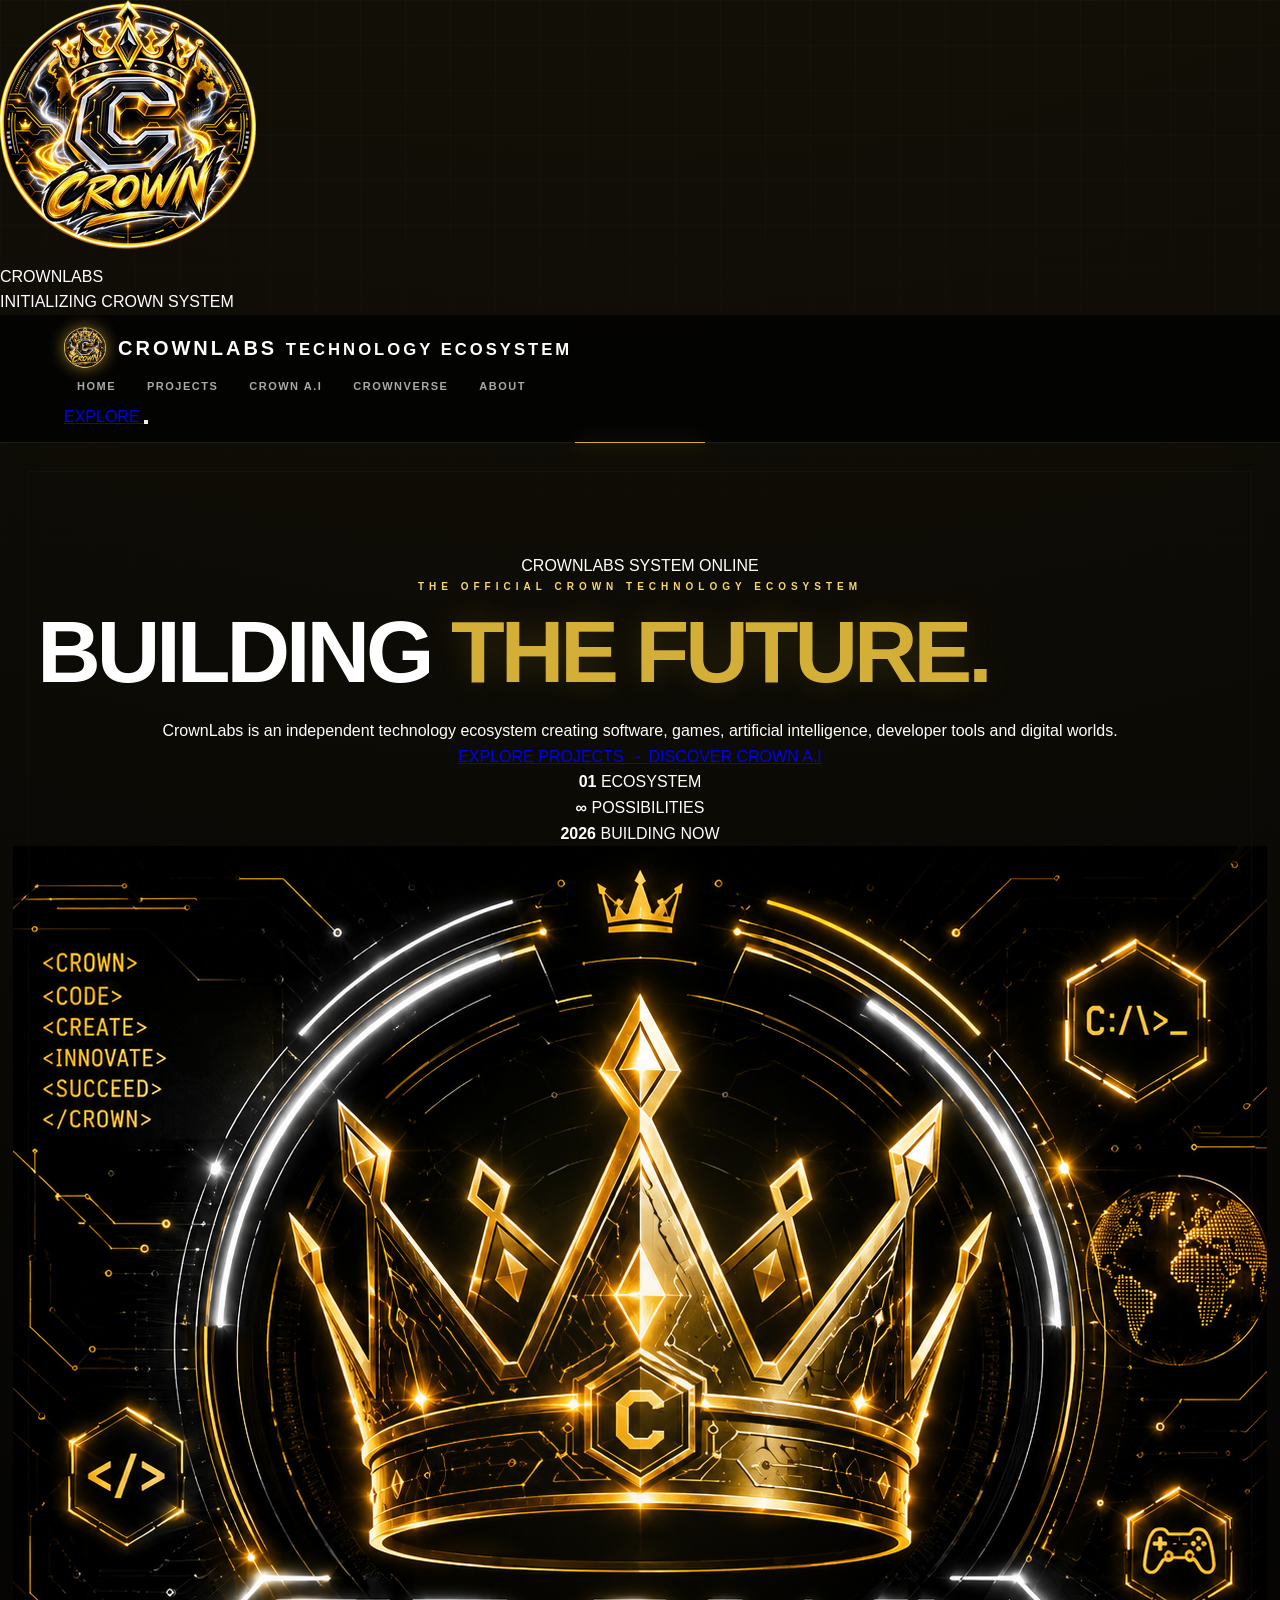
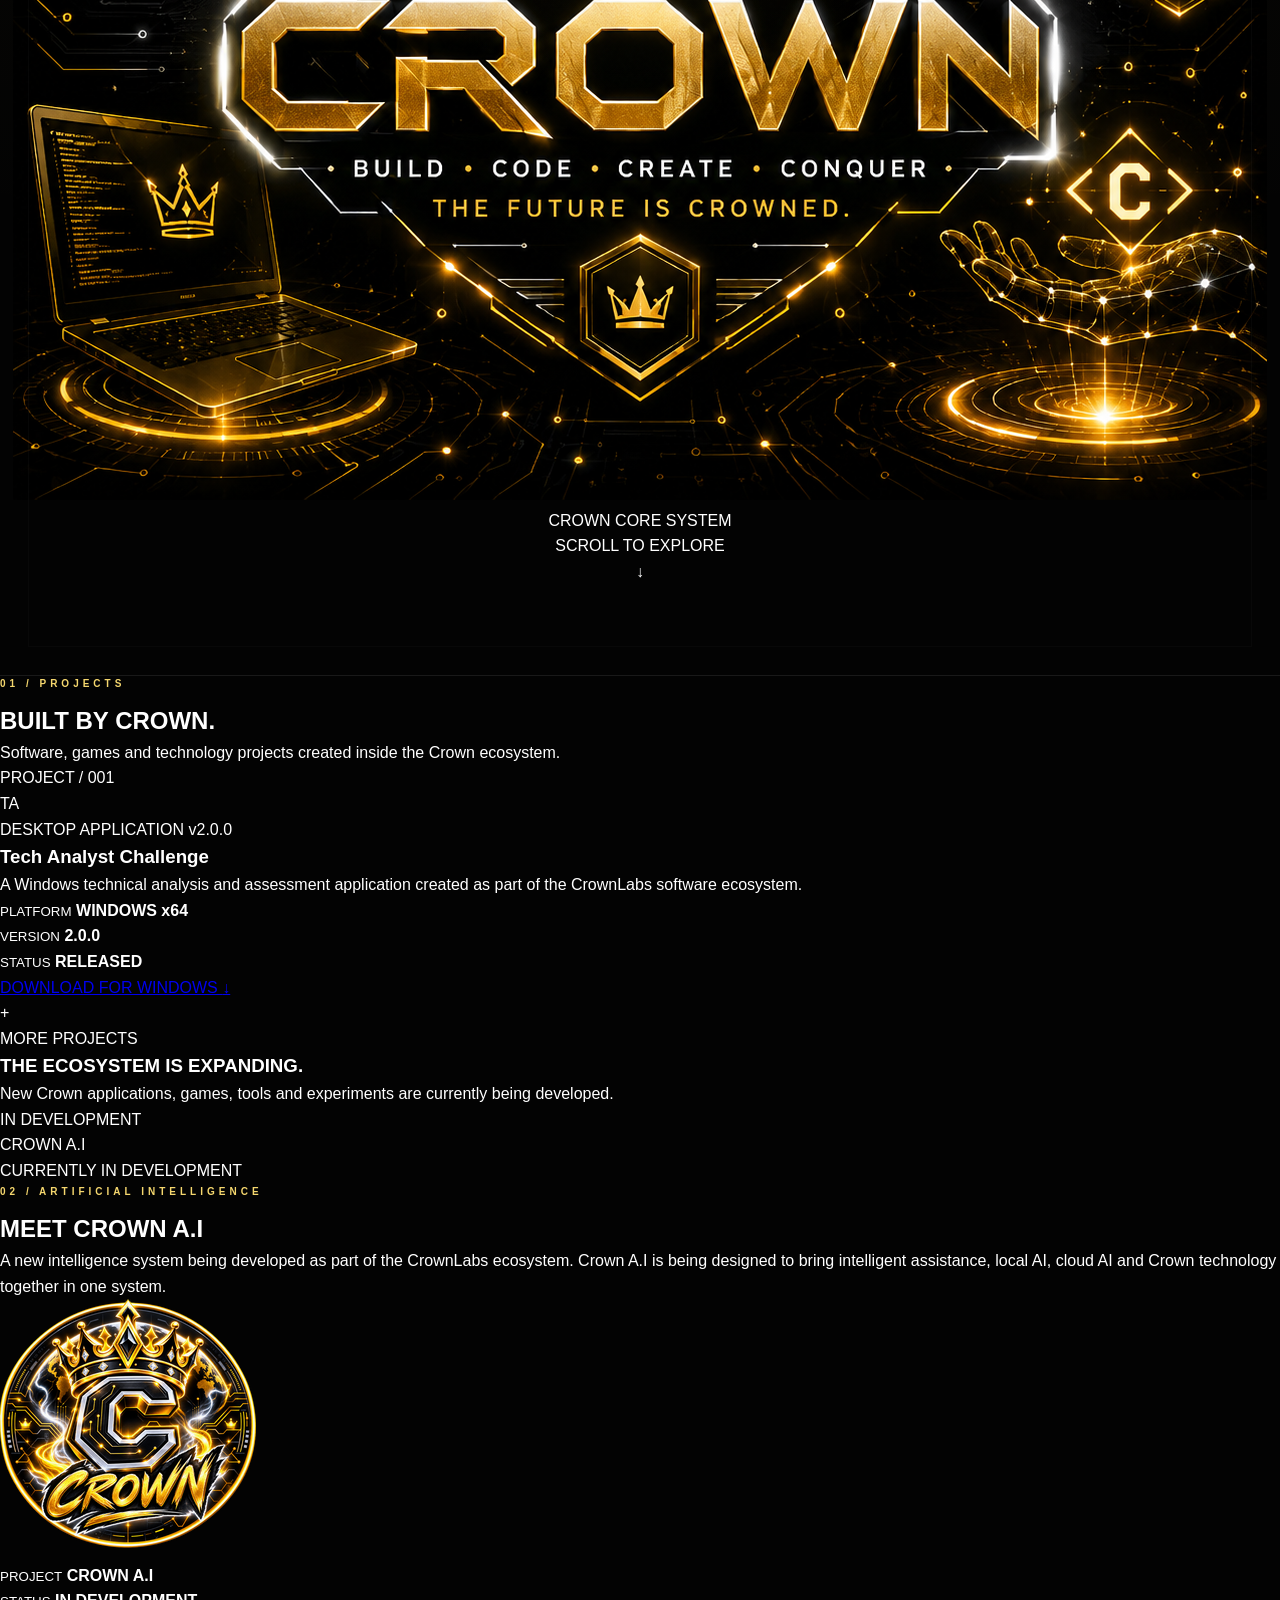
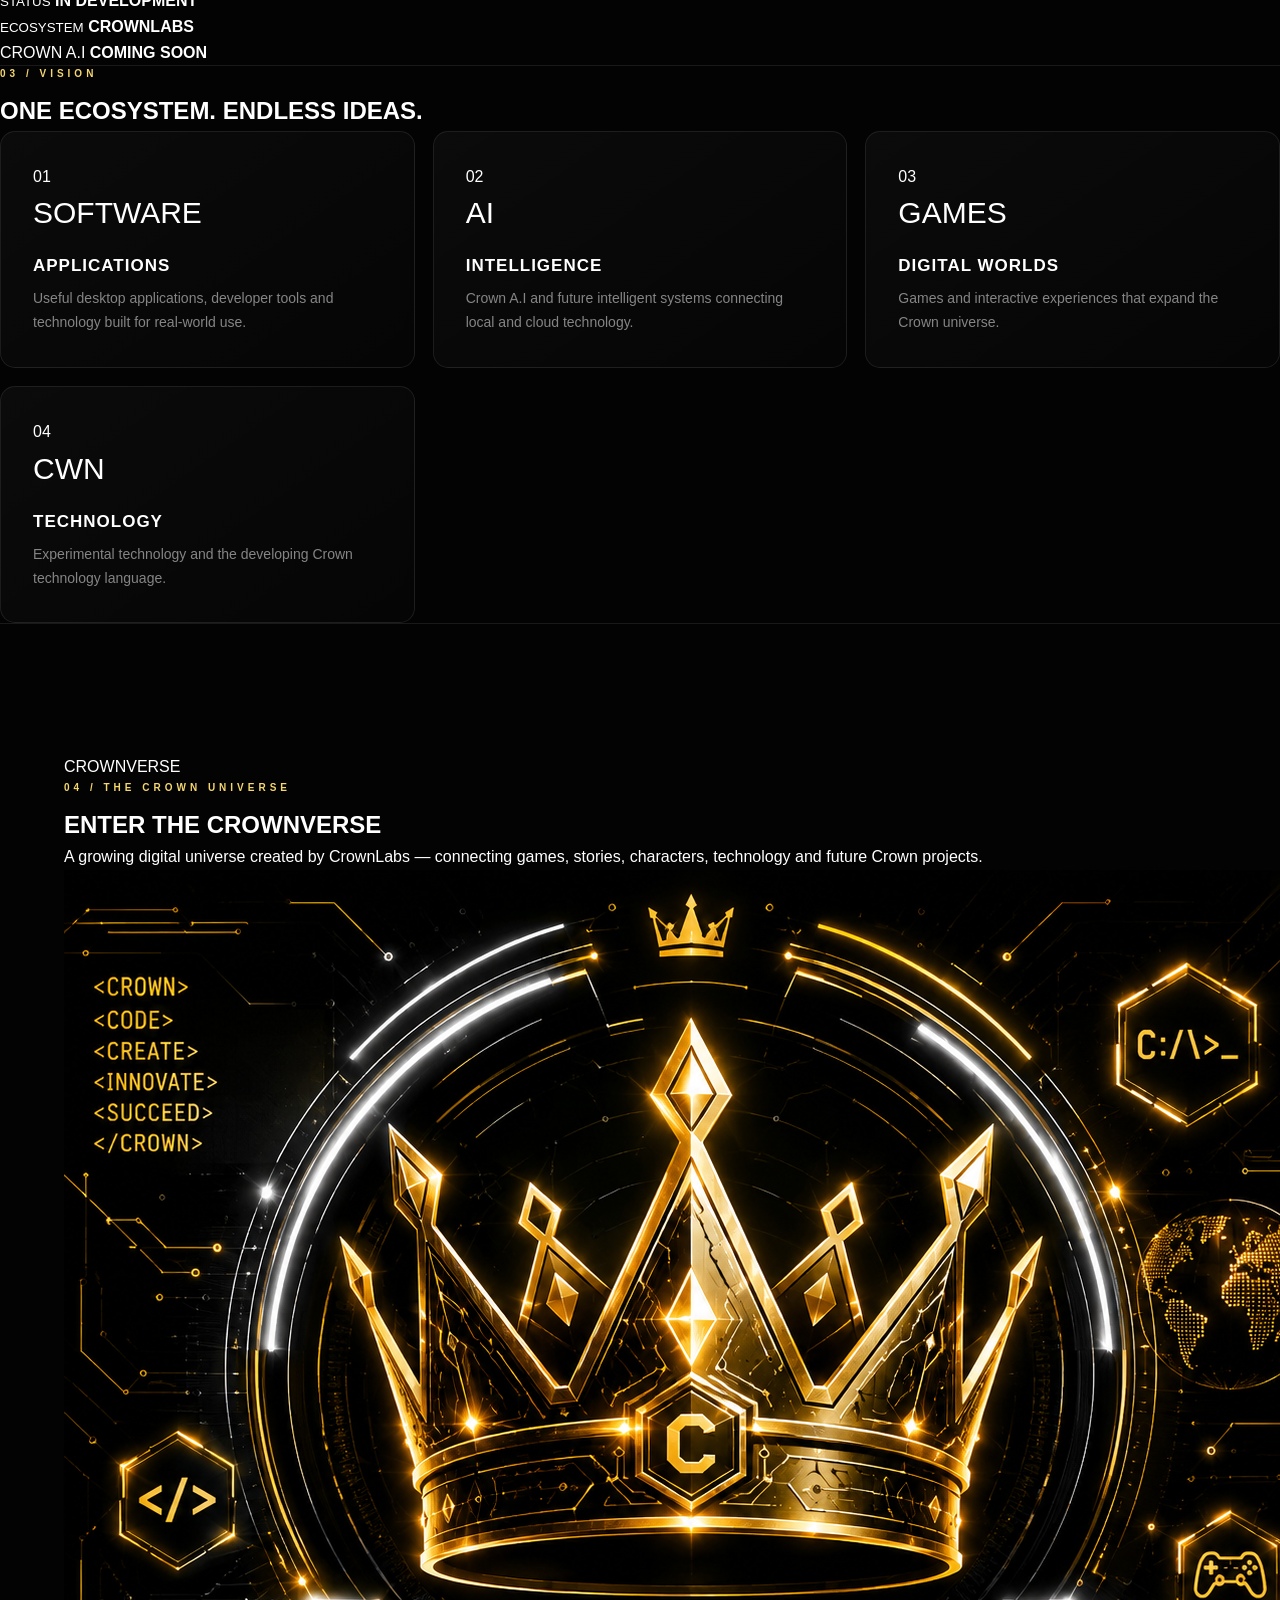
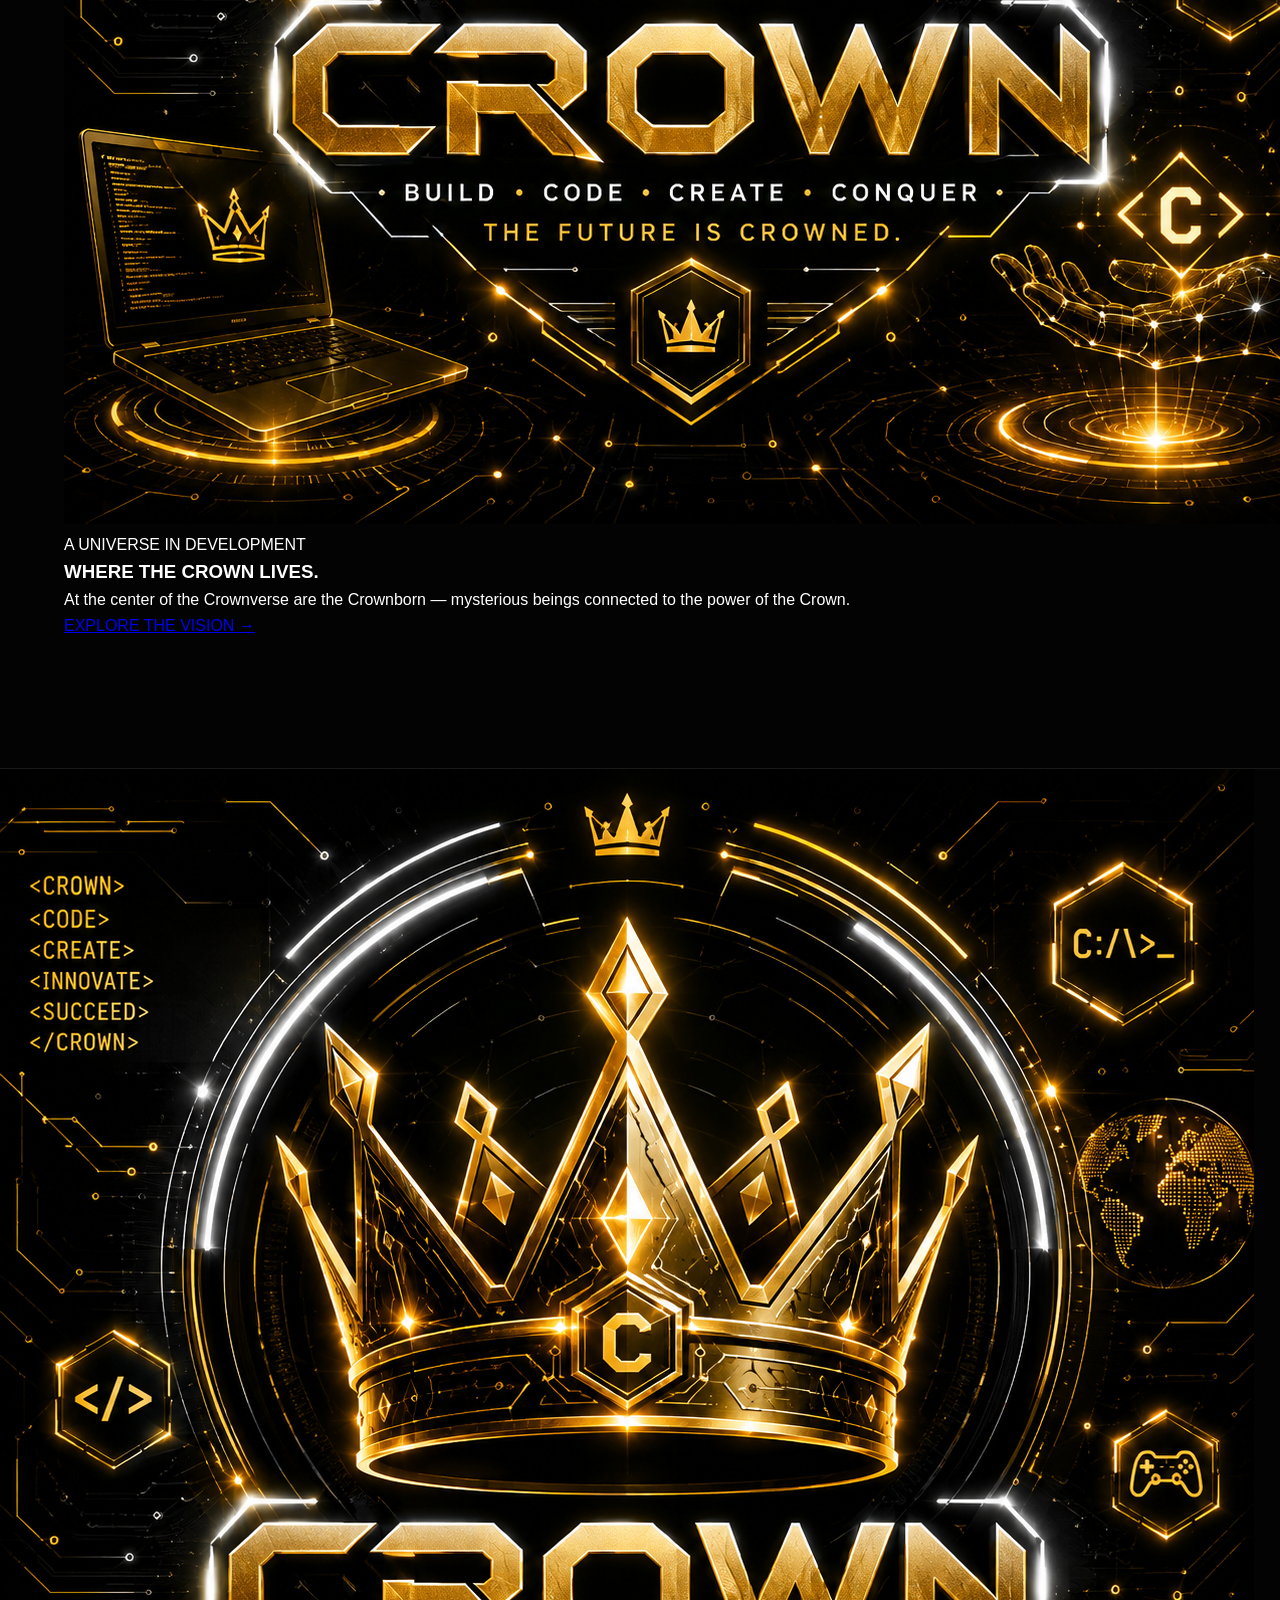
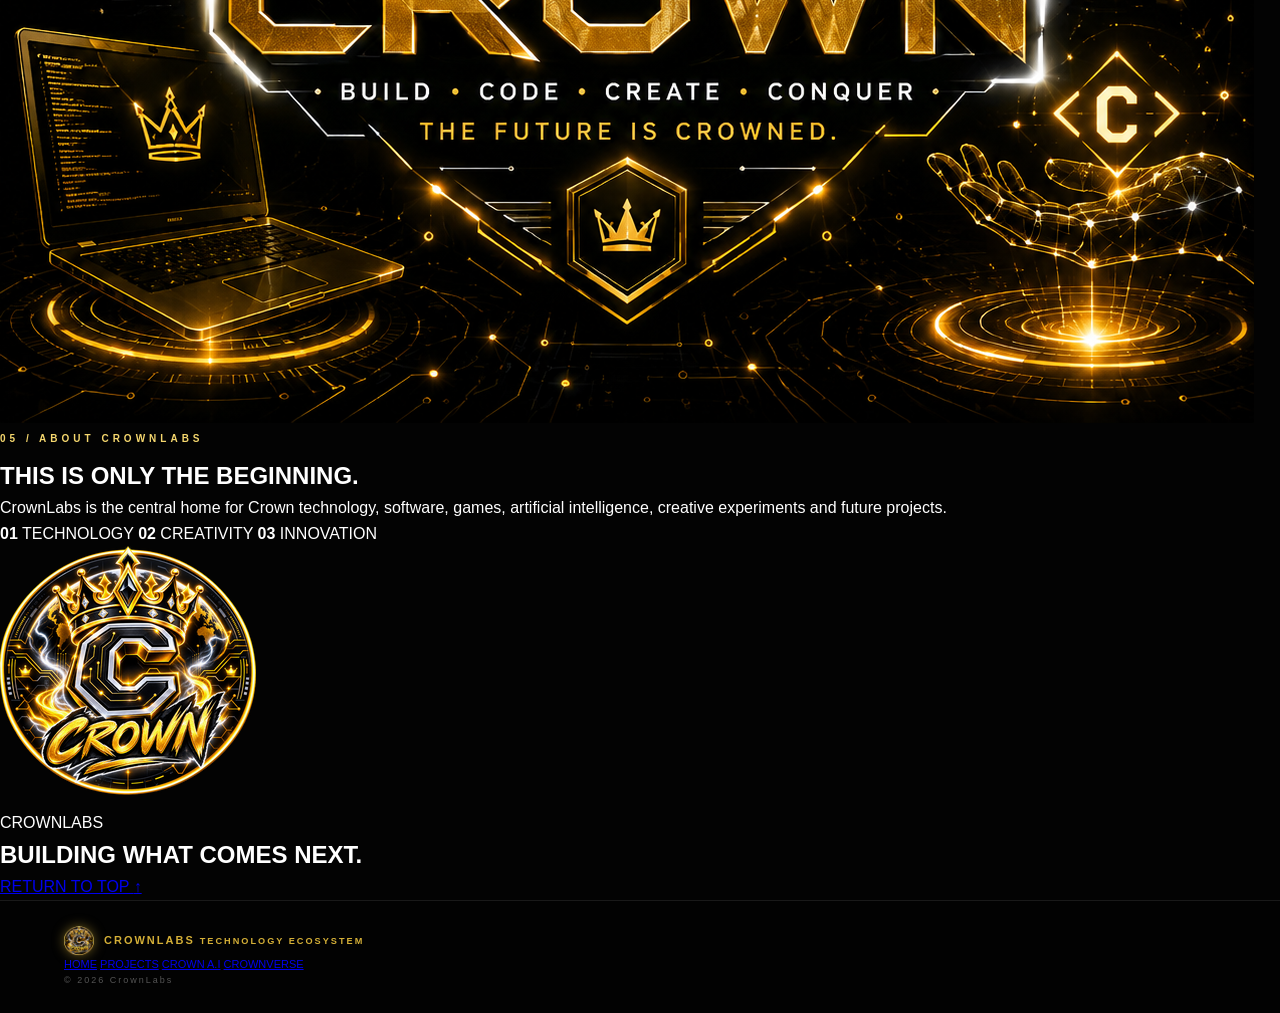
==== commit 31941ed8: "Refactor index.html for SEO and structure improvements Updated HTML structure and metadata for impro" ====
--- a/index.html
+++ b/index.html
@@ -1,28 +1,25 @@
-<!doctype html>
+<!DOCTYPE html>
 <html lang="en">
 
 <head>
-    <meta charset="utf-8">
-
-    <meta name="viewport" content="width=device-width, initial-scale=1">
-
-    <!-- =========================
-         CROWNLABS SEO
-         ========================= -->
-
-    <title>CrownLabs — Official Crown Technology Hub</title>
+    <meta charset="UTF-8">
+
+    <meta name="viewport" content="width=device-width, initial-scale=1.0">
+
+    <title>CrownLabs — Technology Beyond Limits</title>
 
     <meta
         name="description"
-        content="CrownLabs is the central technology hub for Crown games, applications, software, tools, creative experiments and CWN projects."
+        content="CrownLabs is the official technology hub for Crown software, games, AI, tools and the Crownverse."
     >
 
     <meta
         name="keywords"
-        content="CrownLabs, Crown Labs, Crownverse, Crown technology, Crown games, Crown applications, Crown software, Crown tools, Tech Analyst Challenge, CWN"
+        content="CrownLabs, Crown, Crown A.I, Crownverse, CWN, Tech Analyst Challenge, Crown technology"
     >
 
     <meta name="author" content="CrownLabs">
+
     <meta name="robots" content="index, follow">
 
     <link
@@ -30,141 +27,129 @@
         href="https://adedejiabdulmateen15-cmd.github.io/Crown-Website/"
     >
 
-    <!-- =========================
-         SOCIAL PREVIEW
-         ========================= -->
-
     <meta property="og:type" content="website">
-
-    <meta
-        property="og:url"
-        content="https://adedejiabdulmateen15-cmd.github.io/Crown-Website/"
-    >
 
     <meta
         property="og:title"
-        content="CrownLabs — Official Crown Technology Hub"
+        content="CrownLabs — Technology Beyond Limits"
     >
 
     <meta
         property="og:description"
-        content="Explore CrownLabs games, applications, software, tools, Crownverse and CWN projects."
+        content="Explore the Crown technology ecosystem."
     >
-
-    <meta property="og:site_name" content="CrownLabs">
 
     <meta
         property="og:image"
         content="https://adedejiabdulmateen15-cmd.github.io/Crown-Website/crown-logo.png"
     >
 
-    <meta name="twitter:card" content="summary">
-
-    <meta
-        name="twitter:title"
-        content="CrownLabs — Official Crown Technology Hub"
-    >
-
-    <meta
-        name="twitter:description"
-        content="Explore CrownLabs games, applications, software, Crownverse and CWN projects."
-    >
-
-    <meta
-        name="twitter:image"
-        content="https://adedejiabdulmateen15-cmd.github.io/Crown-Website/crown-logo.png"
-    >
+    <link rel="icon" type="image/x-icon" href="crown.ico">
+
+    <link rel="stylesheet" href="style.css">
+</head>
+
+
+<body>
 
     <!-- =========================
-         CROWN ICON
+         PAGE LOADER
          ========================= -->
 
-    <link
-        rel="icon"
-        type="image/x-icon"
-        href="crown.ico"
-    >
+    <div id="loader">
+
+        <div class="loader-crown">
+            <img src="crown.ico" alt="CrownLabs">
+        </div>
+
+        <div class="loader-name">
+            CROWNLABS
+        </div>
+
+        <div class="loader-line">
+            <span></span>
+        </div>
+
+        <div class="loader-status">
+            INITIALIZING CROWN SYSTEM
+        </div>
+
+    </div>
+
 
     <!-- =========================
-         CSS
+         BACKGROUND
          ========================= -->
 
-    <link
-        rel="stylesheet"
-        href="style.css"
-    >
-
-    <!-- =========================
-         STRUCTURED DATA
-         ========================= -->
-
-    <script type="application/ld+json">
-    {
-        "@context": "https://schema.org",
-        "@type": "WebSite",
-        "name": "CrownLabs",
-        "alternateName": [
-            "Crown Labs",
-            "CrownLabs Technology Hub"
-        ],
-        "url": "https://adedejiabdulmateen15-cmd.github.io/Crown-Website/",
-        "description": "CrownLabs is the central technology hub for Crown games, applications, software, tools, creative experiments and CWN projects.",
-        "publisher": {
-            "@type": "Organization",
-            "name": "CrownLabs"
-        }
-    }
-    </script>
-
-</head>
-
-
-<body>
-
-    <!-- =========================
-         BACKGROUND EFFECTS
-         ========================= -->
-
-    <div class="background-glow glow-one"></div>
-    <div class="background-glow glow-two"></div>
+    <div class="grid-background"></div>
+
+    <div class="ambient ambient-one"></div>
+    <div class="ambient ambient-two"></div>
+
+    <div class="cursor-glow"></div>
+
+    <div class="scroll-progress"></div>
 
 
     <!-- =========================
          HEADER
          ========================= -->
 
-    <header>
-
-        <a class="brand" href="#home">
-
-            <img
-                src="crown.ico"
-                alt="CrownLabs logo"
+    <header class="site-header">
+
+        <div class="nav-container">
+
+            <a href="#home" class="brand">
+
+                <img
+                    src="crown.ico"
+                    alt="CrownLabs logo"
+                >
+
+                <div>
+                    <strong>CROWN<span>LABS</span></strong>
+                    <small>TECHNOLOGY ECOSYSTEM</small>
+                </div>
+
+            </a>
+
+
+            <nav class="navigation">
+
+                <a href="#home">HOME</a>
+
+                <a href="#projects">PROJECTS</a>
+
+                <a href="#ai">CROWN A.I</a>
+
+                <a href="#crownverse">CROWNVERSE</a>
+
+                <a href="#about">ABOUT</a>
+
+            </nav>
+
+
+            <a
+                href="#projects"
+                class="nav-button"
             >
-
-            <span>CROWNLABS</span>
-
-        </a>
-
-
-        <nav>
-
-            <a href="#home">HOME</a>
-
-            <a href="#projects">PROJECTS</a>
-
-            <a href="#vision">VISION</a>
-
-            <a href="#crownverse">CROWNVERSE</a>
-
-        </nav>
+                EXPLORE
+            </a>
+
+
+            <button
+                class="mobile-menu"
+                aria-label="Open navigation"
+            >
+                <span></span>
+                <span></span>
+                <span></span>
+            </button>
+
+        </div>
 
     </header>
 
-
-    <!-- =========================
-         MAIN
-         ========================= -->
 
     <main>
 
@@ -178,59 +163,136 @@
             id="home"
         >
 
-            <div class="hero-line"></div>
-
-
-            <img
-                class="heroicon"
-                src="crown.ico"
-                alt="CrownLabs logo"
-            >
-
-
-            <p class="eyebrow">
-                THE OFFICIAL CROWNLABS WEBSITE
-            </p>
-
-
-            <h1>
-                WELCOME TO
-                <span>CROWNLABS</span>
-            </h1>
-
-
-            <h2>
-                Games, applications, technology and the future
-                of the Crown universe — all in one place.
-            </h2>
-
-
-            <div class="hero-buttons">
-
-                <a
-                    class="btn"
-                    href="#projects"
-                >
-                    EXPLORE PROJECTS
-                </a>
-
-
-                <a
-                    class="btn secondary-btn"
-                    href="#crownverse"
-                >
-                    👑 CROWNVERSE
-                </a>
-
-            </div>
-
-
-            <div class="scroll-indicator">
-                <span></span>
-                SCROLL TO EXPLORE
+            <div class="hero-grid">
+
+                <div class="hero-content reveal">
+
+                    <div class="system-status">
+
+                        <span class="status-dot"></span>
+
+                        CROWNLABS SYSTEM ONLINE
+
+                    </div>
+
+
+                    <p class="eyebrow">
+                        THE OFFICIAL CROWN TECHNOLOGY ECOSYSTEM
+                    </p>
+
+
+                    <h1>
+
+                        BUILDING
+
+                        <span>
+                            THE FUTURE.
+                        </span>
+
+                    </h1>
+
+
+                    <p class="hero-description">
+
+                        CrownLabs is an independent technology ecosystem
+                        creating software, games, artificial intelligence,
+                        developer tools and digital worlds.
+
+                    </p>
+
+
+                    <div class="hero-actions">
+
+                        <a
+                            href="#projects"
+                            class="button button-gold"
+                        >
+                            EXPLORE PROJECTS
+                            <span>→</span>
+                        </a>
+
+
+                        <a
+                            href="#ai"
+                            class="button button-outline"
+                        >
+                            DISCOVER CROWN A.I
+                        </a>
+
+                    </div>
+
+
+                    <div class="hero-metrics">
+
+                        <div>
+                            <strong>01</strong>
+                            <span>ECOSYSTEM</span>
+                        </div>
+
+                        <div>
+                            <strong>∞</strong>
+                            <span>POSSIBILITIES</span>
+                        </div>
+
+                        <div>
+                            <strong>2026</strong>
+                            <span>BUILDING NOW</span>
+                        </div>
+
+                    </div>
+
+                </div>
+
+
+                <!-- HERO VISUAL -->
+
+                <div class="hero-visual reveal">
+
+                    <div class="orbit orbit-one"></div>
+
+                    <div class="orbit orbit-two"></div>
+
+                    <div class="orbit orbit-three"></div>
+
+                    <div class="orbit-dot dot-one"></div>
+                    <div class="orbit-dot dot-two"></div>
+                    <div class="orbit-dot dot-three"></div>
+
+
+                    <div class="hero-logo">
+
+                        <div class="logo-ring"></div>
+
+                        <img
+                            src="crown-logo.png"
+                            alt="CrownLabs"
+                        >
+
+                    </div>
+
+
+                    <div class="visual-label">
+                        <span>CROWN</span>
+                        CORE SYSTEM
+                    </div>
+
+                </div>
+
+            </div>
+
+
+            <div class="hero-bottom">
+
+                <span>SCROLL TO EXPLORE</span>
+
+                <div class="scroll-arrow">
+                    ↓
+                </div>
+
             </div>
 
         </section>
+
 
 
         <!-- =========================
@@ -238,65 +300,118 @@
              ========================= -->
 
         <section
-            class="content-section"
+            class="section projects-section"
             id="projects"
         >
 
-            <p class="section-label">
-                AVAILABLE NOW
-            </p>
-
-
-            <h1>
-                CROWN
-                <span>PROJECTS</span>
-            </h1>
-
-
-            <h2 class="section-description">
-                Explore downloadable CrownLabs applications,
-                games, tools and future projects.
-            </h2>
+            <div class="section-heading reveal">
+
+                <div>
+
+                    <p class="section-label">
+                        01 / PROJECTS
+                    </p>
+
+                    <h2>
+                        BUILT BY
+                        <span>CROWN.</span>
+                    </h2>
+
+                </div>
+
+
+                <p class="section-intro">
+
+                    Software, games and technology projects
+                    created inside the Crown ecosystem.
+
+                </p>
+
+            </div>
 
 
             <!-- TECH ANALYST -->
 
-            <article class="project-card">
-
-                <div class="project-icon">
-                    💻
-                </div>
-
-
-                <div class="project-content">
-
-                    <small>
-                        APPLICATION
-                    </small>
+            <article class="featured-project reveal">
+
+                <div class="project-visual">
+
+                    <div class="project-number">
+                        PROJECT / 001
+                    </div>
+
+                    <div class="project-lines"></div>
+
+                    <div class="project-symbol">
+                        TA
+                    </div>
+
+                    <div class="project-glow"></div>
+
+                </div>
+
+
+                <div class="project-information">
+
+                    <div class="project-top">
+
+                        <span>
+                            DESKTOP APPLICATION
+                        </span>
+
+                        <span>
+                            v2.0.0
+                        </span>
+
+                    </div>
 
 
                     <h3>
-                        Tech Analyst Challenge
+                        Tech Analyst
+                        <span>Challenge</span>
                     </h3>
 
 
                     <p>
-                        A Windows desktop technical analysis
-                        and assessment application created by CrownLabs.
-                    </p>
-
-
-                    <div class="project-meta">
-                        <span>VERSION 2.0.0</span>
-                        <span>WINDOWS x64</span>
+
+                        A Windows technical analysis and
+                        assessment application created as
+                        part of the CrownLabs software ecosystem.
+
+                    </p>
+
+
+                    <div class="project-specs">
+
+                        <div>
+                            <small>PLATFORM</small>
+                            <strong>WINDOWS x64</strong>
+                        </div>
+
+                        <div>
+                            <small>VERSION</small>
+                            <strong>2.0.0</strong>
+                        </div>
+
+                        <div>
+                            <small>STATUS</small>
+                            <strong class="released">
+                                RELEASED
+                            </strong>
+                        </div>
+
                     </div>
 
 
                     <a
-                        class="download"
+                        class="download-button"
                         href="https://github.com/adedejiabdulmateen15-cmd/Crown-Website/releases/download/v2.0.0/Tech.Analyst.Challenge.Setup.2.0.0.exe"
                     >
-                        ⬇ DOWNLOAD WINDOWS
+
+                        DOWNLOAD FOR WINDOWS
+
+                        <span>↓</span>
+
                     </a>
 
                 </div>
@@ -304,32 +419,151 @@
             </article>
 
 
-            <!-- FUTURE -->
-
-            <div class="future-card">
-
-                <div class="future-icon">
-                    👑
-                </div>
-
+            <!-- UPCOMING PROJECTS -->
+
+            <div class="upcoming reveal">
+
+                <div class="upcoming-icon">
+                    +
+                </div>
 
                 <div>
 
+                    <span>
+                        MORE PROJECTS
+                    </span>
+
                     <h3>
-                        MORE CROWNLABS PROJECTS
+                        THE ECOSYSTEM IS
+                        <strong>EXPANDING.</strong>
                     </h3>
 
                     <p>
-                        Future games, applications, tools,
-                        software and CWN projects will be added
-                        to CrownLabs.
-                    </p>
-
+                        New Crown applications, games,
+                        tools and experiments are currently
+                        being developed.
+                    </p>
+
+                </div>
+
+                <div class="upcoming-status">
+                    IN DEVELOPMENT
                 </div>
 
             </div>
 
         </section>
+
+
+
+        <!-- =========================
+             CROWN A.I
+             ========================= -->
+
+        <section
+            class="ai-section"
+            id="ai"
+        >
+
+            <div class="ai-background-word">
+                CROWN A.I
+            </div>
+
+
+            <div class="ai-content reveal">
+
+                <div class="ai-badge">
+
+                    <span class="pulse"></span>
+
+                    CURRENTLY IN DEVELOPMENT
+
+                </div>
+
+
+                <p class="section-label">
+                    02 / ARTIFICIAL INTELLIGENCE
+                </p>
+
+
+                <h2>
+
+                    MEET
+
+                    <span>
+                        CROWN A.I
+                    </span>
+
+                </h2>
+
+
+                <p class="ai-description">
+
+                    A new intelligence system being developed
+                    as part of the CrownLabs ecosystem.
+
+                    Crown A.I is being designed to bring
+                    intelligent assistance, local AI,
+                    cloud AI and Crown technology together
+                    in one system.
+
+                </p>
+
+
+                <div class="ai-status-panel">
+
+                    <div class="ai-core">
+
+                        <div class="ai-core-ring"></div>
+
+                        <img
+                            src="crown.ico"
+                            alt="Crown A.I"
+                        >
+
+                    </div>
+
+
+                    <div class="ai-status-information">
+
+                        <div>
+                            <small>PROJECT</small>
+                            <strong>CROWN A.I</strong>
+                        </div>
+
+                        <div>
+                            <small>STATUS</small>
+                            <strong class="gold">
+                                IN DEVELOPMENT
+                            </strong>
+                        </div>
+
+                        <div>
+                            <small>ECOSYSTEM</small>
+                            <strong>CROWNLABS</strong>
+                        </div>
+
+                    </div>
+
+                </div>
+
+
+                <div class="coming-soon">
+
+                    <span>
+                        CROWN A.I
+                    </span>
+
+                    <strong>
+                        COMING SOON
+                    </strong>
+
+                </div>
+
+            </div>
+
+        </section>
+
 
 
         <!-- =========================
@@ -337,55 +571,38 @@
              ========================= -->
 
         <section
-            class="content-section vision-section"
+            class="section vision-section"
             id="vision"
         >
 
-            <p class="section-label">
-                THE CROWNLABS VISION
-            </p>
-
-
-            <h1>
-                ONE HUB.
-                <span>EVERY PROJECT.</span>
-            </h1>
-
-
-            <p class="vision-description">
-                CrownLabs is the central technology hub for
-                Crown games, applications, software, tools,
-                creative experiments and CWN projects.
-            </p>
-
-
-            <!-- VISION CARDS -->
+            <div class="section-heading reveal">
+
+                <div>
+
+                    <p class="section-label">
+                        03 / VISION
+                    </p>
+
+                    <h2>
+                        ONE ECOSYSTEM.
+                        <span>ENDLESS IDEAS.</span>
+                    </h2>
+
+                </div>
+
+            </div>
+
 
             <div class="vision-grid">
 
-
-                <div class="vision-card">
+                <article class="vision-card reveal">
+
+                    <span class="vision-number">
+                        01
+                    </span>
 
                     <div class="vision-icon">
-                        🎮
-                    </div>
-
-                    <h3>
-                        GAMES
-                    </h3>
-
-                    <p>
-                        Interactive worlds and experiences
-                        from the Crown universe.
-                    </p>
-
-                </div>
-
-
-                <div class="vision-card">
-
-                    <div class="vision-icon">
-                        💻
+                        SOFTWARE
                     </div>
 
                     <h3>
@@ -393,17 +610,67 @@
                     </h3>
 
                     <p>
-                        Useful software and desktop tools
-                        created by CrownLabs.
-                    </p>
-
-                </div>
-
-
-                <div class="vision-card">
+                        Useful desktop applications,
+                        developer tools and technology
+                        built for real-world use.
+                    </p>
+
+                </article>
+
+
+                <article class="vision-card reveal">
+
+                    <span class="vision-number">
+                        02
+                    </span>
 
                     <div class="vision-icon">
-                        ⚡
+                        AI
+                    </div>
+
+                    <h3>
+                        INTELLIGENCE
+                    </h3>
+
+                    <p>
+                        Crown A.I and future intelligent
+                        systems connecting local and cloud
+                        technology.
+                    </p>
+
+                </article>
+
+
+                <article class="vision-card reveal">
+
+                    <span class="vision-number">
+                        03
+                    </span>
+
+                    <div class="vision-icon">
+                        GAMES
+                    </div>
+
+                    <h3>
+                        DIGITAL WORLDS
+                    </h3>
+
+                    <p>
+                        Games and interactive experiences
+                        that expand the Crown universe.
+                    </p>
+
+                </article>
+
+
+                <article class="vision-card reveal">
+
+                    <span class="vision-number">
+                        04
+                    </span>
+
+                    <div class="vision-icon">
+                        CWN
                     </div>
 
                     <h3>
@@ -411,39 +678,20 @@
                     </h3>
 
                     <p>
-                        Experiments, programming projects
-                        and future Crown technology.
-                    </p>
-
-                </div>
-
-            </div>
-
-
-            <!-- CROWNVERSE BUTTON -->
-
-            <div class="crownverse-launch">
-
-                <p>
-                    DISCOVER THE WORLD BEHIND THE CROWN
-                </p>
-
-
-                <a
-                    class="crownverse-button"
-                    href="#crownverse"
-                >
-                    👑 ENTER CROWNVERSE
-                    <span>→</span>
-                </a>
+                        Experimental technology and the
+                        developing Crown technology language.
+                    </p>
+
+                </article>
 
             </div>
 
         </section>
 
 
+
         <!-- =========================
-             CROWNVERSE STORY
+             CROWNVERSE
              ========================= -->
 
         <section
@@ -451,72 +699,162 @@
             id="crownverse"
         >
 
-            <div class="crownverse-decoration">
+            <div class="crownverse-bg">
                 CROWNVERSE
             </div>
 
 
-            <p class="section-label">
-                THE CROWN UNIVERSE
-            </p>
-
-
-            <h1>
-                WELCOME TO
-                <span>CROWNVERSE</span>
-            </h1>
-
-
-            <div class="story-card">
-
-                <div class="story-logo">
+            <div class="crownverse-inner reveal">
+
+                <p class="section-label">
+                    04 / THE CROWN UNIVERSE
+                </p>
+
+
+                <h2>
+
+                    ENTER THE
+
+                    <span>
+                        CROWNVERSE
+                    </span>
+
+                </h2>
+
+
+                <p class="crownverse-description">
+
+                    A growing digital universe created by
+                    CrownLabs — connecting games, stories,
+                    characters, technology and future
+                    Crown projects.
+
+                </p>
+
+
+                <div class="crownverse-card">
+
+                    <div class="crownverse-logo">
+
+                        <div class="crownverse-ring"></div>
+
+                        <img
+                            src="crown-logo.png"
+                            alt="Crownverse"
+                        >
+
+                    </div>
+
+
+                    <div class="crownverse-info">
+
+                        <span>
+                            A UNIVERSE IN DEVELOPMENT
+                        </span>
+
+                        <h3>
+                            WHERE THE
+                            <strong>
+                                CROWN
+                            </strong>
+                            LIVES.
+                        </h3>
+
+                        <p>
+
+                            At the center of the Crownverse
+                            are the Crownborn — mysterious
+                            beings connected to the power
+                            of the Crown.
+
+                        </p>
+
+
+                        <a
+                            href="#about"
+                            class="button button-outline"
+                        >
+                            EXPLORE THE VISION
+                            <span>→</span>
+                        </a>
+
+                    </div>
+
+                </div>
+
+            </div>
+
+        </section>
+
+
+
+        <!-- =========================
+             ABOUT
+             ========================= -->
+
+        <section
+            class="section about-section"
+            id="about"
+        >
+
+            <div class="about-grid reveal">
+
+                <div class="about-logo">
 
                     <img
-                        src="crown.ico"
-                        alt="Crown logo"
+                        src="crown-logo.png"
+                        alt="CrownLabs"
                     >
 
                 </div>
 
 
-                <div class="story-content">
+                <div class="about-content">
+
+                    <p class="section-label">
+                        05 / ABOUT CROWNLABS
+                    </p>
+
 
                     <h2>
-                        THE STORY OF CROWNVERSE
+                        THIS IS
+                        <span>
+                            ONLY THE BEGINNING.
+                        </span>
                     </h2>
 
 
                     <p>
-                        Crownverse is a growing universe created
-                        from the imagination of CrownLabs.
-                        It is a world where technology, adventure,
-                        games and creativity come together.
-                    </p>
-
-
-                    <p>
-                        At the center of the universe are the
-                        Crownborn — mysterious beings connected
-                        to the power of the Crown. Their worlds
-                        contain hidden places, powerful discoveries,
-                        challenges and stories waiting to be explored.
-                    </p>
-
-
-                    <p>
-                        Crownverse is not just one game.
-                        It is a universe that can grow across
-                        games, applications, stories, technology
-                        and future Crown projects.
-                    </p>
-
-
-                    <div class="story-divider"></div>
-
-
-                    <p class="story-ending">
-                        THIS IS ONLY THE BEGINNING.
-                    </p>
+
+                        CrownLabs is the central home for
+                        Crown technology, software, games,
+                        artificial intelligence, creative
+                        experiments and future projects.
+
+                    </p>
+
+
+                    <div class="about-line"></div>
+
+
+                    <div class="about-meta">
+
+                        <span>
+                            <strong>01</strong>
+                            TECHNOLOGY
+                        </span>
+
+                        <span>
+                            <strong>02</strong>
+                            CREATIVITY
+                        </span>
+
+                        <span>
+                            <strong>03</strong>
+                            INNOVATION
+                        </span>
+
+                    </div>
 
                 </div>
 
@@ -525,7 +863,49 @@
         </section>
 
 
+
+        <!-- =========================
+             FINAL CTA
+             ========================= -->
+
+        <section class="final-section">
+
+            <div class="final-content reveal">
+
+                <img
+                    src="crown.ico"
+                    alt="Crown"
+                >
+
+                <p>
+                    CROWNLABS
+                </p>
+
+                <h2>
+
+                    BUILDING WHAT
+
+                    <span>
+                        COMES NEXT.
+                    </span>
+
+                </h2>
+
+
+                <a
+                    href="#home"
+                    class="button button-gold"
+                >
+                    RETURN TO TOP
+                    <span>↑</span>
+                </a>
+
+            </div>
+
+        </section>
+
     </main>
+
 
 
     <!-- =========================
@@ -534,30 +914,51 @@
 
     <footer>
 
-        <div class="footer-brand">
-
-            <img
-                src="crown.ico"
-                alt="CrownLabs logo"
-            >
-
-            <span>CROWNLABS</span>
+        <div class="footer-inner">
+
+            <div class="footer-brand">
+
+                <img
+                    src="crown.ico"
+                    alt="CrownLabs"
+                >
+
+                <div>
+
+                    <strong>
+                        CROWNLABS
+                    </strong>
+
+                    <small>
+                        TECHNOLOGY ECOSYSTEM
+                    </small>
+
+                </div>
+
+            </div>
+
+
+            <div class="footer-links">
+
+                <a href="#home">HOME</a>
+                <a href="#projects">PROJECTS</a>
+                <a href="#ai">CROWN A.I</a>
+                <a href="#crownverse">CROWNVERSE</a>
+
+            </div>
+
+
+            <p>
+                © 2026 CrownLabs
+            </p>
 
         </div>
 
-
-        <p>
-            THE OFFICIAL CROWN TECHNOLOGY HUB
-        </p>
-
-
-        <span class="copyright">
-            © 2026 CrownLabs
-        </span>
-
     </footer>
 
 
+    <script src="script.js"></script>
+
 </body>
 
-</html>+</html>
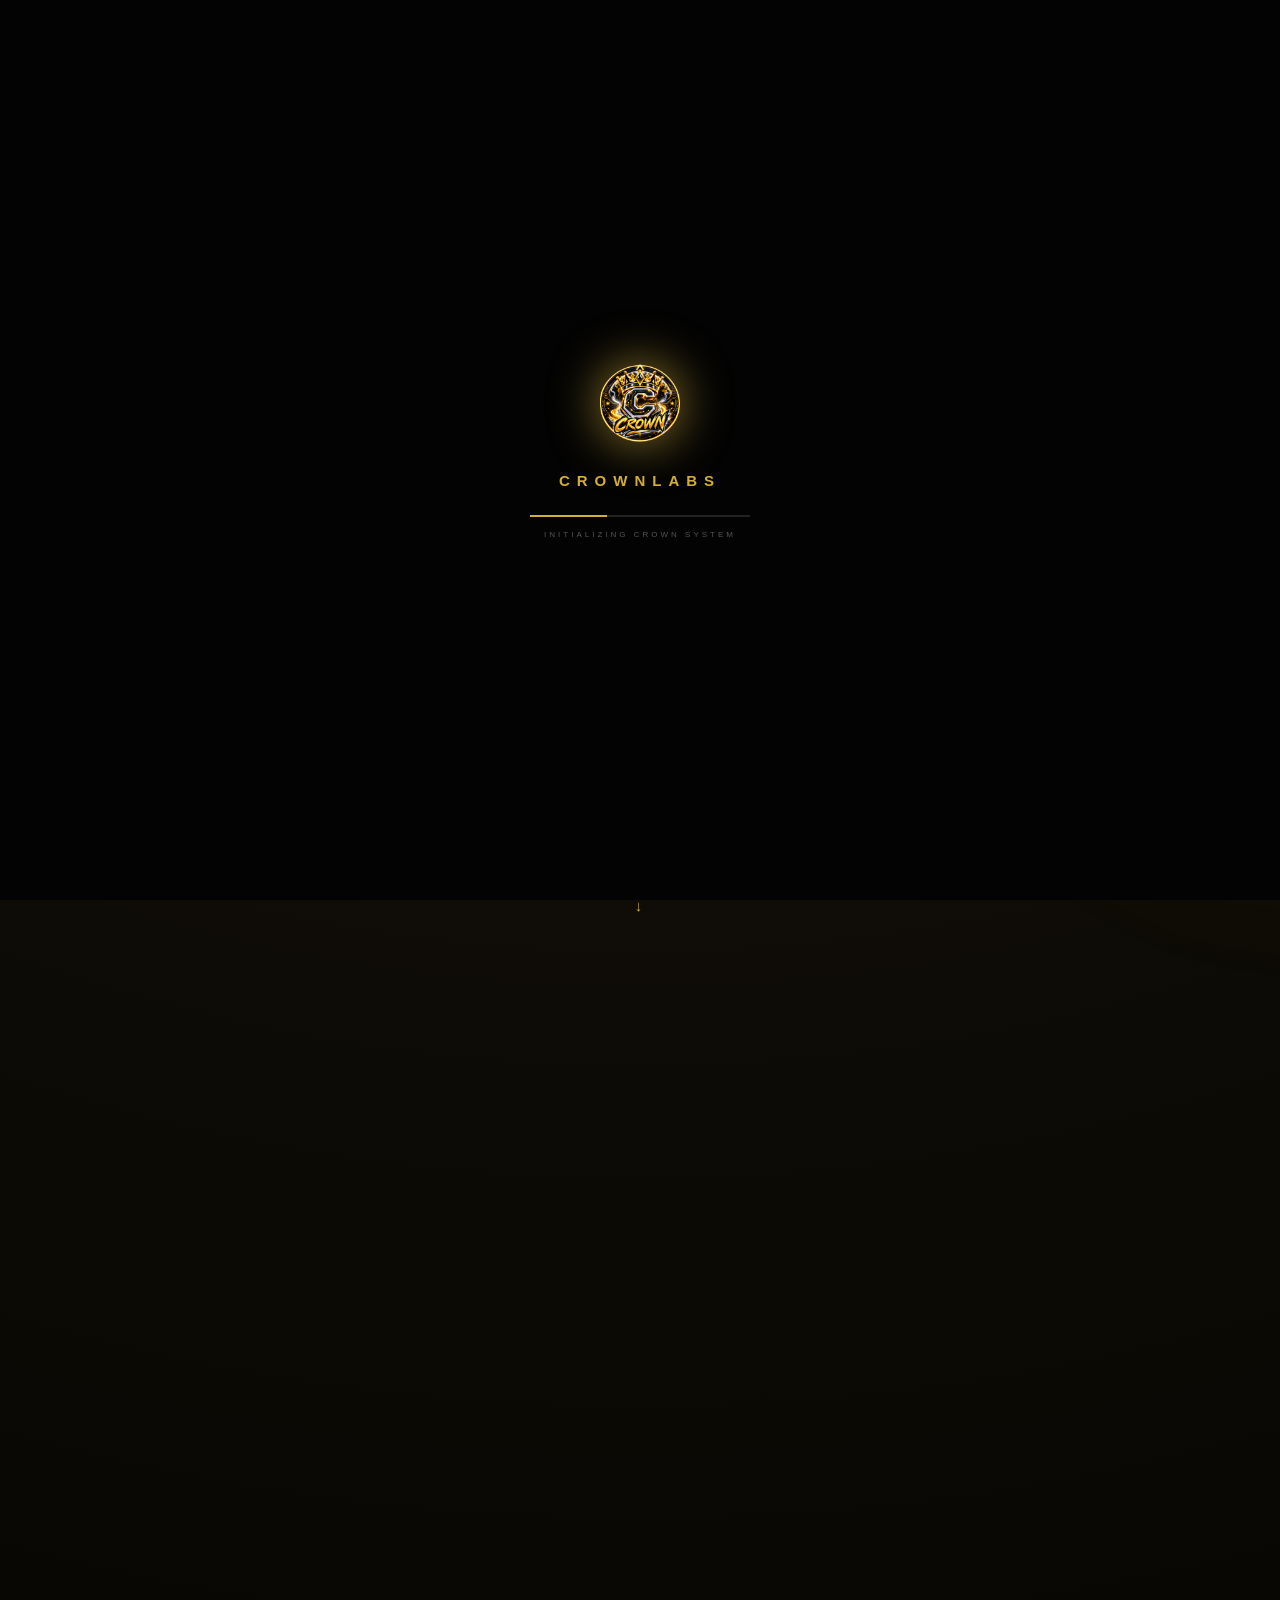
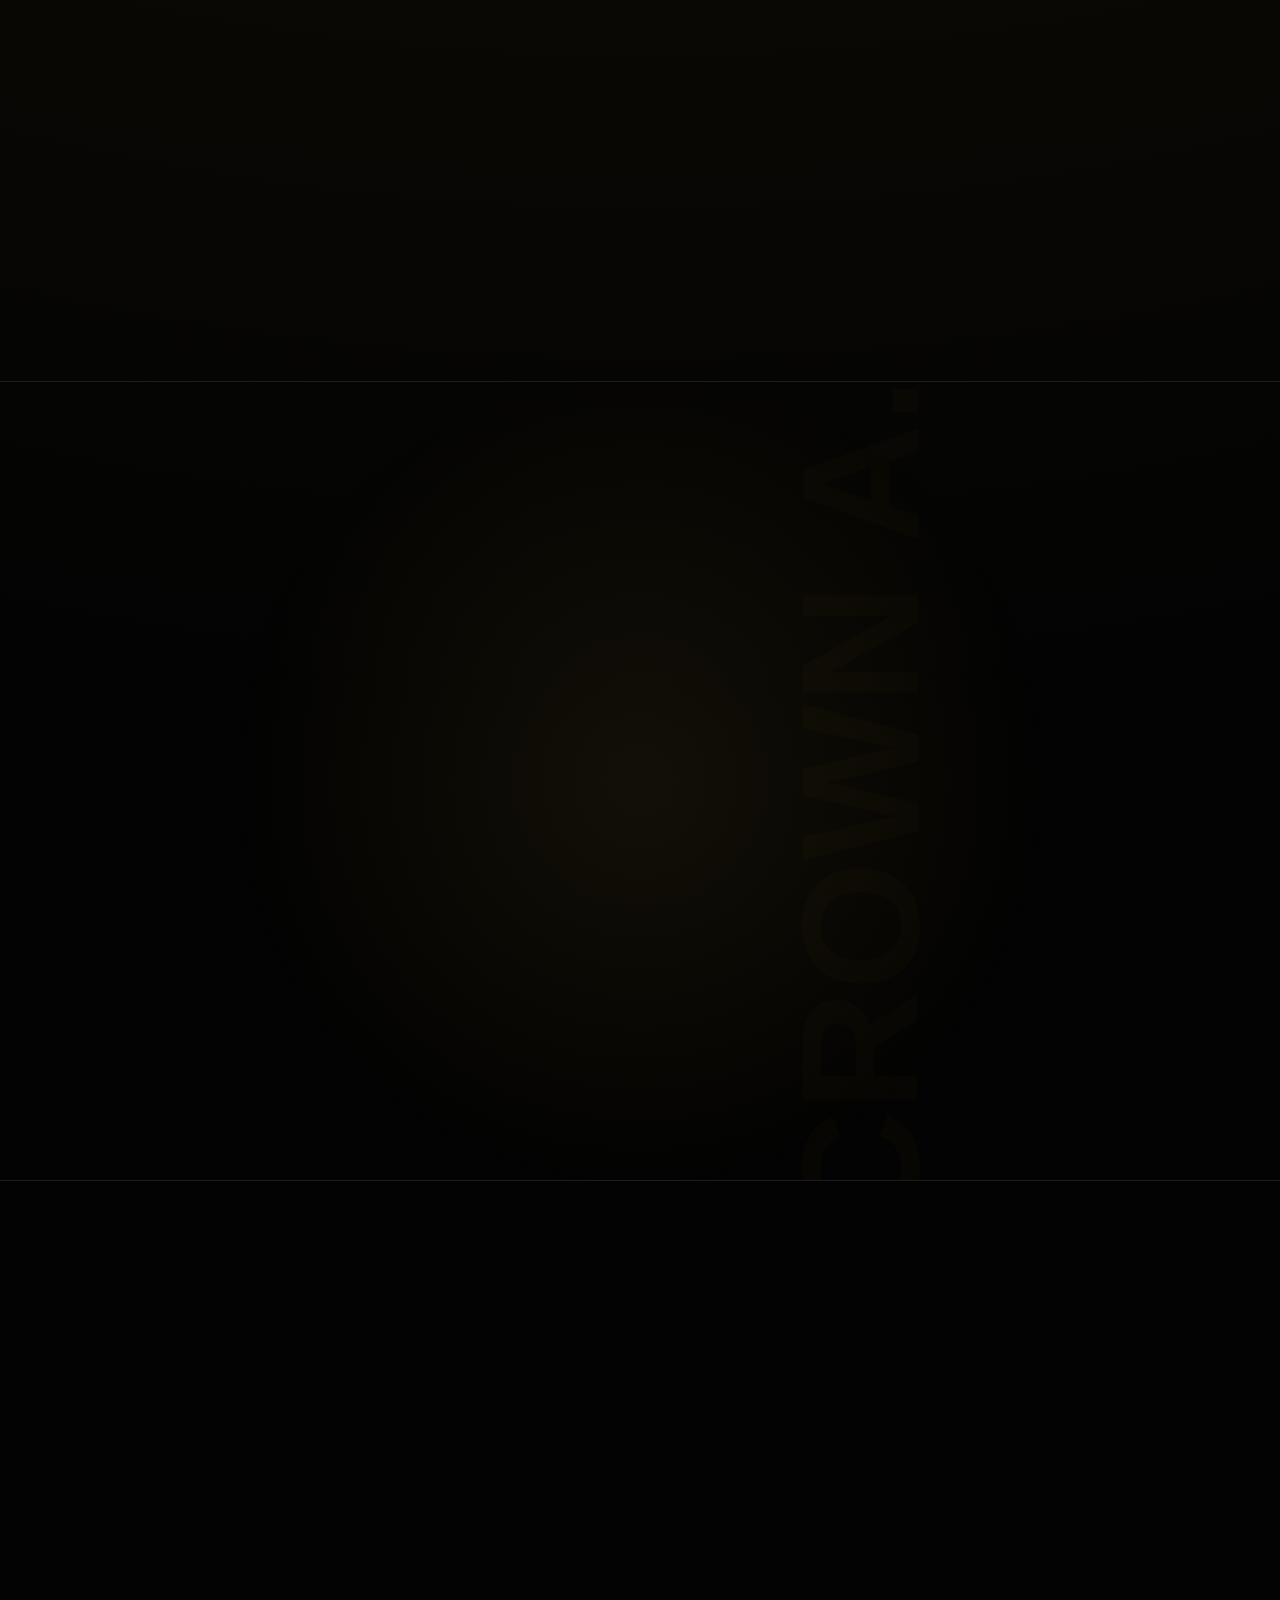
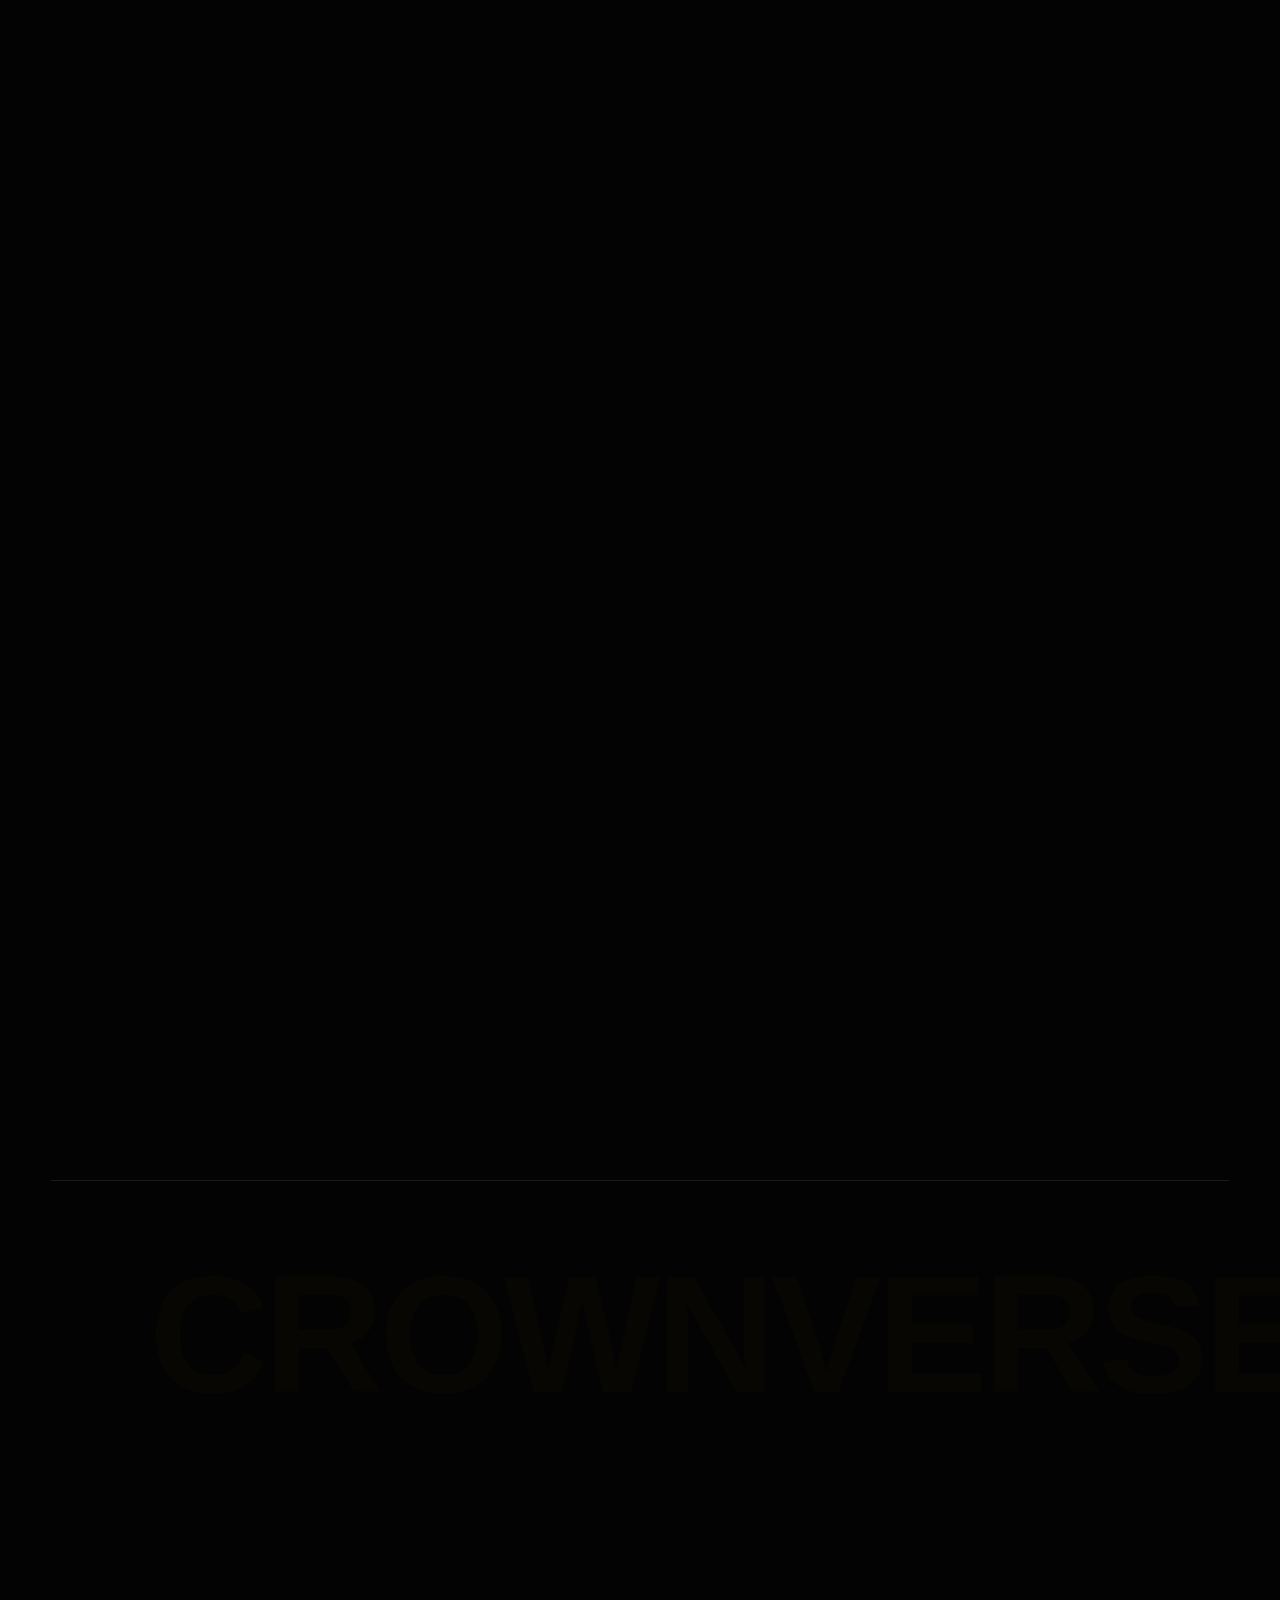
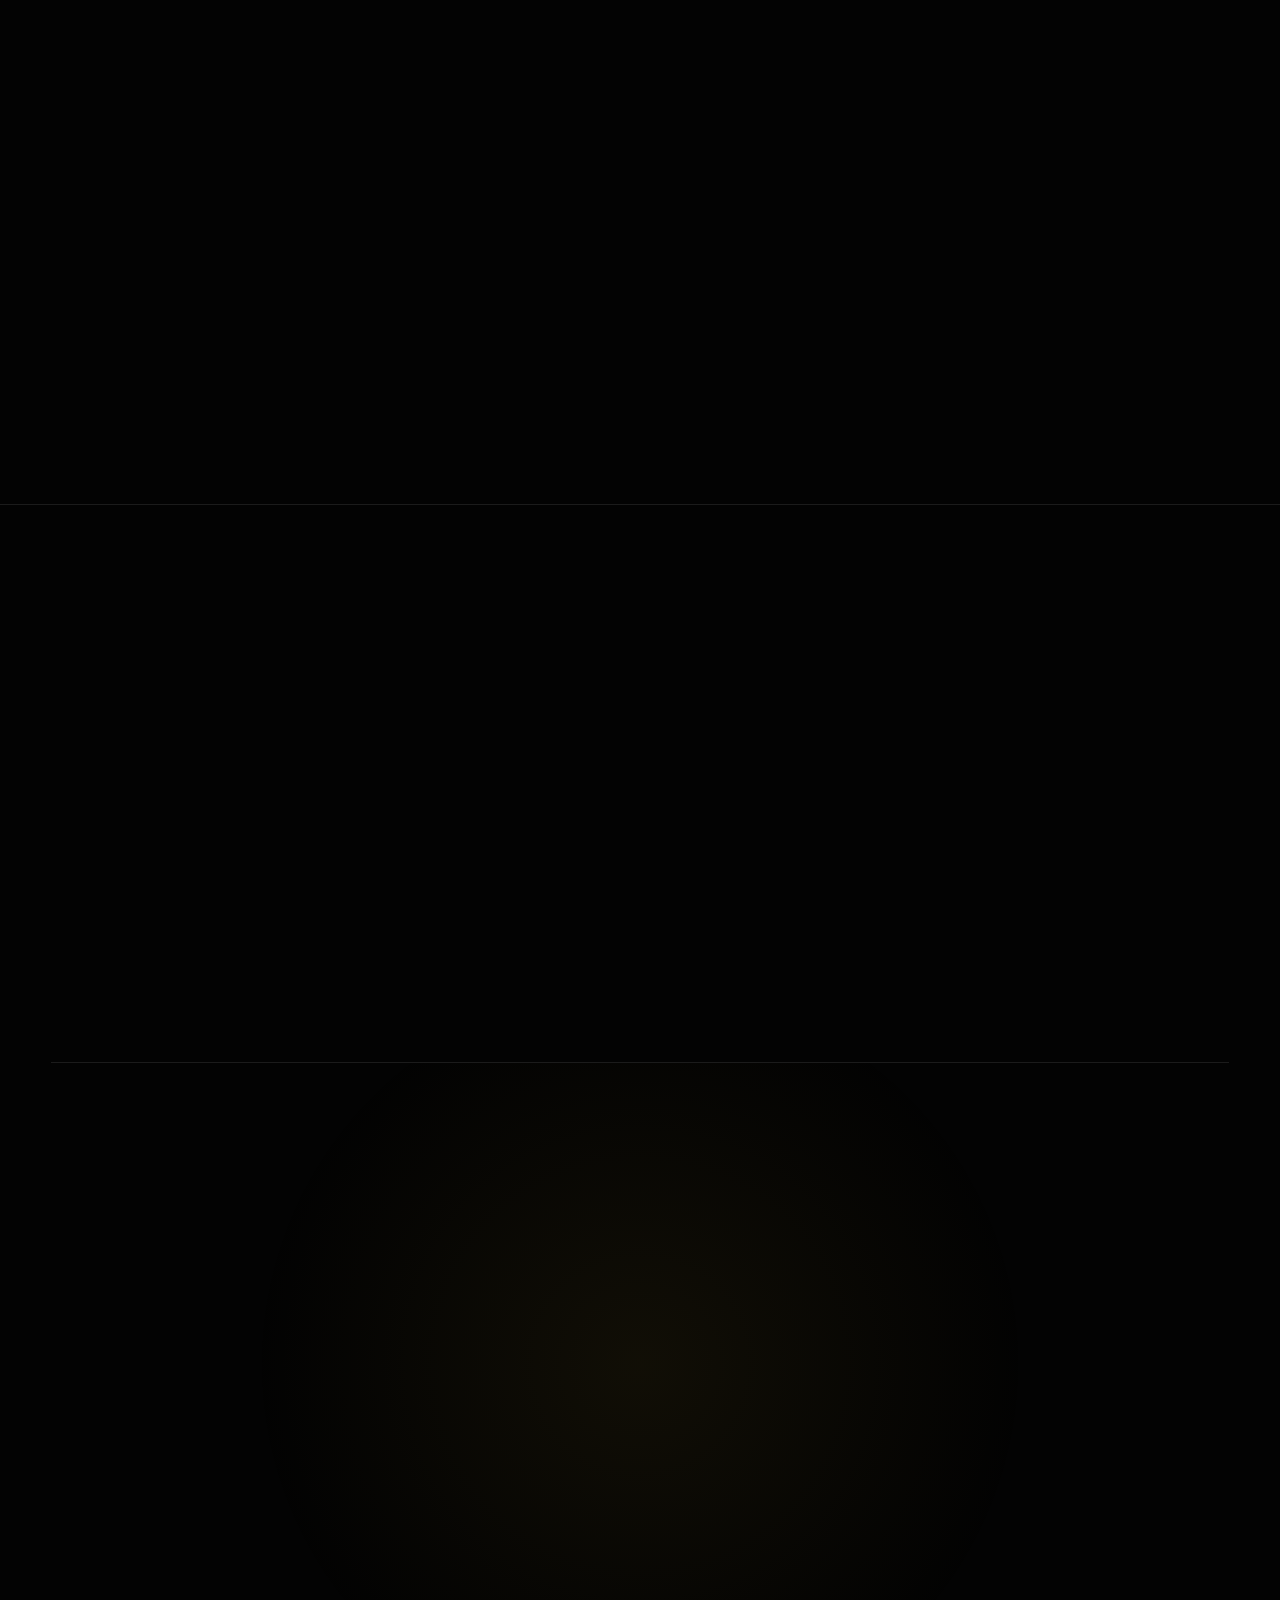
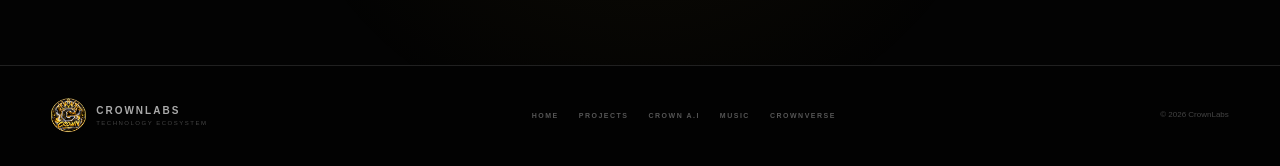
==== commit 01ce3fb8: "Enhance index.html with music section and updates Updated meta tags to include 'music' in the descri" ====
--- a/index.html
+++ b/index.html
@@ -10,12 +10,12 @@
 
     <meta
         name="description"
-        content="CrownLabs is the official technology hub for Crown software, games, AI, tools and the Crownverse."
+        content="CrownLabs is the official technology hub for Crown software, games, AI, music, tools and the Crownverse."
     >
 
     <meta
         name="keywords"
-        content="CrownLabs, Crown, Crown A.I, Crownverse, CWN, Tech Analyst Challenge, Crown technology"
+        content="CrownLabs, Crown, Crown A.I, Crown Music, Crownverse, CWN, Tech Analyst Challenge"
     >
 
     <meta name="author" content="CrownLabs">
@@ -121,6 +121,8 @@
                 <a href="#projects">PROJECTS</a>
 
                 <a href="#ai">CROWN A.I</a>
+
+                <a href="#music">CROWN MUSIC</a>
 
                 <a href="#crownverse">CROWNVERSE</a>
 
@@ -140,6 +142,7 @@
             <button
                 class="mobile-menu"
                 aria-label="Open navigation"
+                aria-expanded="false"
             >
                 <span></span>
                 <span></span>
@@ -196,7 +199,7 @@
 
                         CrownLabs is an independent technology ecosystem
                         creating software, games, artificial intelligence,
-                        developer tools and digital worlds.
+                        music, developer tools and digital worlds.
 
                     </p>
 
@@ -244,8 +247,6 @@
                 </div>
 
 
-                <!-- HERO VISUAL -->
-
                 <div class="hero-visual reveal">
 
                     <div class="orbit orbit-one"></div>
@@ -329,8 +330,6 @@
 
             </div>
 
-
-            <!-- TECH ANALYST -->
 
             <article class="featured-project reveal">
 
@@ -419,8 +418,6 @@
             </article>
 
 
-            <!-- UPCOMING PROJECTS -->
-
             <div class="upcoming reveal">
 
                 <div class="upcoming-icon">
@@ -567,6 +564,342 @@
 
 
         <!-- =========================
+             CROWN MUSIC
+             ========================= -->
+
+        <section
+            class="music-section"
+            id="music"
+        >
+
+            <div class="music-inner">
+
+                <div class="section-heading reveal">
+
+                    <div>
+
+                        <p class="section-label">
+                            03 / CROWN MUSIC
+                        </p>
+
+                        <h2>
+                            SOUND OF
+                            <span>CROWN.</span>
+                        </h2>
+
+                    </div>
+
+                    <p class="section-intro">
+
+                        Official music from the Crown universe.
+                        Listen, feel and enter the sound of Crown.
+
+                    </p>
+
+                </div>
+
+
+                <!-- MUSIC CARDS -->
+
+                <div class="music-library">
+
+
+                    <!-- STARS -->
+
+                    <article
+                        class="music-card reveal"
+                        data-track="0"
+                    >
+
+                        <div class="music-cover">
+
+                            <img
+                                src="music/stars-cover.png"
+                                alt="STARS cover"
+                            >
+
+                            <button
+                                class="card-play"
+                                type="button"
+                                aria-label="Play STARS"
+                            >
+                                ▶
+                            </button>
+
+                        </div>
+
+
+                        <div class="music-card-info">
+
+                            <div class="music-card-number">
+                                TRACK / 001
+                            </div>
+
+                            <h3>
+                                STARS
+                            </h3>
+
+                            <span>
+                                CROWN MUSIC
+                            </span>
+
+                            <p>
+                                A cosmic journey through
+                                distant stars and the unknown.
+                            </p>
+
+                        </div>
+
+                    </article>
+
+
+
+                    <!-- CROWNVERSE -->
+
+                    <article
+                        class="music-card reveal"
+                        data-track="1"
+                    >
+
+                        <div class="music-cover">
+
+                            <img
+                                src="music/crownverse-cover.png"
+                                alt="CROWNVERSE cover"
+                            >
+
+                            <button
+                                class="card-play"
+                                type="button"
+                                aria-label="Play CROWNVERSE"
+                            >
+                                ▶
+                            </button>
+
+                        </div>
+
+
+                        <div class="music-card-info">
+
+                            <div class="music-card-number">
+                                TRACK / 002
+                            </div>
+
+                            <h3>
+                                CROWNVERSE
+                            </h3>
+
+                            <span>
+                                CROWN MUSIC
+                            </span>
+
+                            <p>
+                                An epic anthem inspired by
+                                the worlds of the Crownverse.
+                            </p>
+
+                        </div>
+
+                    </article>
+
+
+
+                    <!-- CHILL -->
+
+                    <article
+                        class="music-card reveal"
+                        data-track="2"
+                    >
+
+                        <div class="music-cover">
+
+                            <img
+                                src="music/chill-cover.png"
+                                alt="CHILL cover"
+                            >
+
+                            <button
+                                class="card-play"
+                                type="button"
+                                aria-label="Play CHILL"
+                            >
+                                ▶
+                            </button>
+
+                        </div>
+
+
+                        <div class="music-card-info">
+
+                            <div class="music-card-number">
+                                TRACK / 003
+                            </div>
+
+                            <h3>
+                                CHILL
+                            </h3>
+
+                            <span>
+                                CROWN MUSIC
+                            </span>
+
+                            <p>
+                                A calm and dreamy soundscape
+                                for quiet moments.
+                            </p>
+
+                        </div>
+
+                    </article>
+
+                </div>
+
+
+
+                <!-- MUSIC PLAYER -->
+
+                <div class="music-player reveal">
+
+
+                    <div class="player-main">
+
+
+                        <div class="player-cover-wrapper">
+
+                            <img
+                                class="player-cover"
+                                src="music/stars-cover.png"
+                                alt="Now playing"
+                            >
+
+                        </div>
+
+
+                        <div class="player-track-info">
+
+                            <span class="player-label">
+                                NOW PLAYING
+                            </span>
+
+                            <h3 class="player-title">
+                                STARS
+                            </h3>
+
+                            <p class="player-artist">
+                                Crown Music
+                            </p>
+
+                        </div>
+
+
+                        <div class="player-controls">
+
+                            <button
+                                class="player-control shuffle-btn"
+                                type="button"
+                                aria-label="Shuffle"
+                            >
+                                ⤨
+                            </button>
+
+                            <button
+                                class="player-control previous-btn"
+                                type="button"
+                                aria-label="Previous track"
+                            >
+                                |◀
+                            </button>
+
+                            <button
+                                class="play-btn"
+                                type="button"
+                                aria-label="Play"
+                            >
+                                ▶
+                            </button>
+
+                            <button
+                                class="player-control next-btn"
+                                type="button"
+                                aria-label="Next track"
+                            >
+                                ▶|
+                            </button>
+
+                            <button
+                                class="player-control repeat-btn"
+                                type="button"
+                                aria-label="Repeat"
+                            >
+                                ↻
+                            </button>
+
+                        </div>
+
+
+                        <button
+                            class="download-btn"
+                            type="button"
+                            aria-label="Download current track"
+                        >
+                            ↓
+                        </button>
+
+                    </div>
+
+
+
+                    <div class="player-progress-row">
+
+                        <span class="current-time">
+                            0:00
+                        </span>
+
+                        <input
+                            class="progress-bar"
+                            type="range"
+                            min="0"
+                            max="100"
+                            value="0"
+                            step="0.1"
+                            aria-label="Track progress"
+                        >
+
+                        <span class="duration">
+                            0:00
+                        </span>
+
+                    </div>
+
+
+
+                    <div class="player-volume">
+
+                        <span>
+                            🔊
+                        </span>
+
+                        <input
+                            class="volume-bar"
+                            type="range"
+                            min="0"
+                            max="1"
+                            value="0.8"
+                            step="0.01"
+                            aria-label="Volume"
+                        >
+
+                    </div>
+
+                </div>
+
+            </div>
+
+        </section>
+
+
+
+        <!-- =========================
              VISION
              ========================= -->
 
@@ -580,7 +913,7 @@
                 <div>
 
                     <p class="section-label">
-                        03 / VISION
+                        04 / VISION
                     </p>
 
                     <h2>
@@ -707,7 +1040,7 @@
             <div class="crownverse-inner reveal">
 
                 <p class="section-label">
-                    04 / THE CROWN UNIVERSE
+                    05 / THE CROWN UNIVERSE
                 </p>
 
 
@@ -812,7 +1145,7 @@
                 <div class="about-content">
 
                     <p class="section-label">
-                        05 / ABOUT CROWNLABS
+                        06 / ABOUT CROWNLABS
                     </p>
 
 
@@ -943,13 +1276,14 @@
                 <a href="#home">HOME</a>
                 <a href="#projects">PROJECTS</a>
                 <a href="#ai">CROWN A.I</a>
+                <a href="#music">MUSIC</a>
                 <a href="#crownverse">CROWNVERSE</a>
 
             </div>
 
 
             <p>
-                © 2026 CrownLabs
+                © <span data-year>2026</span> CrownLabs
             </p>
 
         </div>
--- a/style.css
+++ b/style.css
@@ -1,6 +1,6 @@
 /* =========================================================
    CROWNLABS
-   PREMIUM CROWN TECHNOLOGY HUB
+   PROFESSIONAL TECHNOLOGY WEBSITE
    BLACK / GOLD / CYBER-WHITE
    ========================================================= */
 
@@ -13,20 +13,18 @@
 
     --black: #030303;
     --black-2: #070707;
-
-    --panel: #0b0b0b;
-    --panel-2: #101010;
+    --black-3: #0c0c0c;
 
     --gold: #d4af37;
-    --gold-light: #f5d76e;
-
-    --white: #ffffff;
-    --white-soft: #eeeeee;
-
-    --muted: #9b9b9b;
-
-    --line: rgba(212, 175, 55, 0.25);
-    --line-white: rgba(255, 255, 255, 0.09);
+    --gold-light: #f4d76b;
+    --gold-dark: #8c6d18;
+
+    --white: #f7f7f7;
+    --gray: #888;
+    --gray-dark: #444;
+
+    --border: rgba(255,255,255,.09);
+    --gold-border: rgba(212,175,55,.25);
 
     --max-width: 1200px;
 }
@@ -45,13 +43,22 @@
 
 html {
     scroll-behavior: smooth;
-    scroll-padding-top: 90px;
 }
 
 
 body {
 
     min-height: 100vh;
+
+    background:
+        radial-gradient(
+            circle at 50% -10%,
+            rgba(212,175,55,.12),
+            transparent 35%
+        ),
+        var(--black);
+
+    color: var(--white);
 
     font-family:
         Inter,
@@ -60,48 +67,193 @@
         Helvetica,
         sans-serif;
 
-    color: var(--white);
-
-    background:
-        radial-gradient(
-            circle at 50% -20%,
-            rgba(212, 175, 55, 0.13),
-            transparent 38%
-        ),
-        var(--black);
+    overflow-x: hidden;
 
     line-height: 1.6;
-
-    overflow-x: hidden;
+}
+
+
+img {
+    max-width: 100%;
+}
+
+
+a {
+    color: inherit;
+    text-decoration: none;
 }
 
 
 /* =========================
-   CYBER GRID
+   LOADER
    ========================= */
 
-body::before {
-
-    content: "";
+#loader {
 
     position: fixed;
 
     inset: 0;
 
+    z-index: 99999;
+
+    display: flex;
+
+    flex-direction: column;
+
+    justify-content: center;
+
+    align-items: center;
+
+    background: #030303;
+
+    transition:
+        opacity .8s ease,
+        visibility .8s ease;
+}
+
+
+#loader.loaded {
+
+    opacity: 0;
+
+    visibility: hidden;
+
+    pointer-events: none;
+}
+
+
+.loader-crown {
+
+    width: 90px;
+
+    height: 90px;
+
+    display: grid;
+
+    place-items: center;
+
+    margin-bottom: 20px;
+
+    animation:
+        loaderFloat 2s ease-in-out infinite;
+}
+
+
+.loader-crown img {
+
+    width: 80px;
+
+    height: 80px;
+
+    object-fit: contain;
+
+    filter:
+        drop-shadow(
+            0 0 25px
+            rgba(212,175,55,.7)
+        );
+}
+
+
+.loader-name {
+
+    color: var(--gold);
+
+    font-size: 15px;
+
+    font-weight: 900;
+
+    letter-spacing: 7px;
+}
+
+
+.loader-line {
+
+    width: 220px;
+
+    height: 2px;
+
+    margin-top: 22px;
+
+    background: #222;
+
+    overflow: hidden;
+}
+
+
+.loader-line span {
+
+    display: block;
+
+    width: 35%;
+
+    height: 100%;
+
+    background: var(--gold);
+
+    animation:
+        loaderLine 1.5s ease-in-out infinite;
+}
+
+
+.loader-status {
+
+    margin-top: 12px;
+
+    color: #555;
+
+    font-size: 8px;
+
+    letter-spacing: 3px;
+}
+
+
+@keyframes loaderFloat {
+
+    0%,100% {
+        transform: translateY(0);
+    }
+
+    50% {
+        transform: translateY(-8px);
+    }
+}
+
+
+@keyframes loaderLine {
+
+    0% {
+        transform: translateX(-150%);
+    }
+
+    100% {
+        transform: translateX(500%);
+    }
+}
+
+
+/* =========================
+   BACKGROUND GRID
+   ========================= */
+
+.grid-background {
+
+    position: fixed;
+
+    inset: 0;
+
     z-index: -5;
 
     pointer-events: none;
 
     background-image:
-
         linear-gradient(
-            rgba(255,255,255,0.018) 1px,
+            rgba(255,255,255,.018) 1px,
             transparent 1px
         ),
-
         linear-gradient(
             90deg,
-            rgba(255,255,255,0.018) 1px,
+            rgba(255,255,255,.018) 1px,
             transparent 1px
         );
 
@@ -116,61 +268,114 @@
 }
 
 
+.ambient {
+
+    position: fixed;
+
+    width: 450px;
+
+    height: 450px;
+
+    border-radius: 50%;
+
+    pointer-events: none;
+
+    filter: blur(120px);
+
+    opacity: .08;
+
+    z-index: -4;
+
+    background: var(--gold);
+
+    animation:
+        ambientMove 12s ease-in-out infinite;
+}
+
+
+.ambient-one {
+
+    left: -250px;
+
+    top: 15%;
+}
+
+
+.ambient-two {
+
+    right: -250px;
+
+    bottom: 10%;
+
+    animation-delay: -6s;
+}
+
+
+@keyframes ambientMove {
+
+    0%,100% {
+        transform: translateY(0);
+    }
+
+    50% {
+        transform: translateY(60px);
+    }
+}
+
+
 /* =========================
-   BACKGROUND GLOWS
+   CURSOR
    ========================= */
 
-.background-glow {
+.cursor-glow {
 
     position: fixed;
 
-    width: 400px;
-    height: 400px;
+    width: 250px;
+
+    height: 250px;
 
     border-radius: 50%;
 
     pointer-events: none;
 
-    z-index: -4;
-
-    filter: blur(100px);
-
-    opacity: 0.08;
-
-    animation: glowMove 12s ease-in-out infinite;
-}
-
-
-.glow-one {
-
-    top: 10%;
-    left: -200px;
+    z-index: 9998;
+
+    transform:
+        translate(-50%, -50%);
+
+    background:
+        radial-gradient(
+            circle,
+            rgba(212,175,55,.08),
+            transparent 70%
+        );
+}
+
+
+/* =========================
+   SCROLL PROGRESS
+   ========================= */
+
+.scroll-progress {
+
+    position: fixed;
+
+    top: 0;
+
+    left: 0;
+
+    z-index: 10000;
+
+    width: 0%;
+
+    height: 2px;
 
     background: var(--gold);
-}
-
-
-.glow-two {
-
-    bottom: 10%;
-    right: -200px;
-
-    background: var(--gold-light);
-
-    animation-delay: -6s;
-}
-
-
-@keyframes glowMove {
-
-    0%,
-    100% {
-        transform: translateY(0);
-    }
-
-    50% {
-        transform: translateY(50px);
-    }
+
+    box-shadow:
+        0 0 12px
+        rgba(212,175,55,.8);
 }
 
 
@@ -178,68 +383,59 @@
    HEADER
    ========================= */
 
-header {
+.site-header {
 
     position: sticky;
 
     top: 0;
 
-    z-index: 1000;
-
-    min-height: 76px;
-
-    padding:
-        12px
-        max(5%, calc((100% - var(--max-width)) / 2));
-
-    display: flex;
-
-    align-items: center;
-
-    justify-content: space-between;
-
-    gap: 30px;
+    z-index: 500;
+
+    padding: 15px 0;
 
     background:
-        rgba(3,3,3,0.88);
-
-    border-bottom:
-        1px solid var(--line-white);
+        rgba(3,3,3,.78);
 
     backdrop-filter:
         blur(20px);
 
-    -webkit-backdrop-filter:
-        blur(20px);
-}
-
-
-header::after {
-
-    content: "";
-
-    position: absolute;
-
-    bottom: -1px;
-
-    left: 50%;
-
-    width: 130px;
-
-    height: 1px;
-
-    transform: translateX(-50%);
-
-    background: var(--gold);
-
-    box-shadow:
-        0 0 18px rgba(212,175,55,0.8);
-}
-
-
-/* =========================
-   BRAND
-   ========================= */
+    border-bottom:
+        1px solid
+        var(--border);
+}
+
+
+.nav-container {
+
+    width: min(
+        var(--max-width),
+        92%
+    );
+
+    min-height: 62px;
+
+    margin: auto;
+
+    display: flex;
+
+    align-items: center;
+
+    justify-content: space-between;
+
+    gap: 25px;
+
+    padding: 8px 12px;
+
+    border:
+        1px solid
+        var(--gold-border);
+
+    border-radius: 12px;
+
+    background:
+        rgba(8,8,8,.85);
+}
+
 
 .brand {
 
@@ -247,23 +443,14 @@
 
     align-items: center;
 
-    gap: 12px;
-
-    color: var(--white);
-
-    text-decoration: none;
-
-    font-size: 20px;
-
-    font-weight: 900;
-
-    letter-spacing: 3px;
+    gap: 10px;
 }
 
 
 .brand img {
 
     width: 42px;
+
     height: 42px;
 
     object-fit: contain;
@@ -271,107 +458,173 @@
     filter:
         drop-shadow(
             0 0 8px
-            rgba(212,175,55,0.65)
+            rgba(212,175,55,.55)
         );
 
     transition:
-        transform 0.3s ease;
+        transform .3s ease;
 }
 
 
 .brand:hover img {
 
     transform:
-        rotate(-8deg)
+        rotate(-7deg)
         scale(1.08);
 }
 
 
-.brand span {
+.brand strong {
+
+    display: block;
+
+    font-size: 15px;
+
+    letter-spacing: 2px;
+}
+
+
+.brand strong span {
+
+    color: var(--gold);
+}
+
+
+.brand small {
+
+    display: block;
+
+    margin-top: 2px;
+
+    color: #555;
+
+    font-size: 7px;
+
+    letter-spacing: 2px;
+}
+
+
+.navigation {
+
+    display: flex;
+
+    align-items: center;
+
+    gap: 25px;
+}
+
+
+.navigation a {
+
+    position: relative;
+
+    color: #777;
+
+    font-size: 9px;
+
+    font-weight: 900;
+
+    letter-spacing: 1.5px;
 
     transition:
-        color 0.25s ease;
-}
-
-
-.brand:hover span {
-
-    color: var(--gold);
-}
-
-
-/* =========================
-   NAVIGATION
-   ========================= */
-
-nav {
-
-    display: flex;
-
-    align-items: center;
-
-    gap: 5px;
-}
-
-
-nav a {
-
-    position: relative;
-
-    padding: 9px 13px;
-
-    color: #a9a9a9;
-
-    text-decoration: none;
-
-    font-size: 11px;
-
-    font-weight: 800;
-
-    letter-spacing: 1.5px;
+        color .25s ease;
+}
+
+
+.navigation a::after {
+
+    content: "";
+
+    position: absolute;
+
+    left: 0;
+
+    bottom: -7px;
+
+    width: 100%;
+
+    height: 1px;
+
+    background: var(--gold);
+
+    transform: scaleX(0);
 
     transition:
-        color 0.25s ease,
-        background 0.25s ease;
-}
-
-
-nav a:hover {
+        transform .25s ease;
+}
+
+
+.navigation a:hover {
 
     color: var(--gold-light);
-
-    background:
-        rgba(212,175,55,0.05);
-}
-
-
-nav a::after {
-
-    content: "";
-
-    position: absolute;
-
-    left: 13px;
-    right: 13px;
-
-    bottom: 3px;
+}
+
+
+.navigation a:hover::after {
+
+    transform: scaleX(1);
+}
+
+
+.nav-button {
+
+    padding: 10px 15px;
+
+    border-radius: 7px;
+
+    background: var(--gold);
+
+    color: #050505;
+
+    font-size: 8px;
+
+    font-weight: 900;
+
+    letter-spacing: 1px;
+
+    transition:
+        transform .25s ease,
+        background .25s ease;
+}
+
+
+.nav-button:hover {
+
+    transform: translateY(-2px);
+
+    background: var(--gold-light);
+}
+
+
+.mobile-menu {
+
+    display: none;
+
+    width: 40px;
+
+    height: 40px;
+
+    border: 1px solid #333;
+
+    border-radius: 7px;
+
+    background: transparent;
+
+    cursor: pointer;
+}
+
+
+.mobile-menu span {
+
+    display: block;
+
+    width: 18px;
 
     height: 1px;
 
-    background: var(--gold);
-
-    transform:
-        scaleX(0);
-
-    transition:
-        transform 0.25s ease;
-}
-
-
-nav a:hover::after {
-
-    transform:
-        scaleX(1);
+    margin: 4px auto;
+
+    background: white;
 }
 
 
@@ -383,1240 +636,2040 @@
 
     position: relative;
 
-    min-height: 760px;
-
-    padding:
-        110px 6%
-        90px;
+    min-height: 850px;
+
+    overflow: hidden;
+}
+
+
+.hero-grid {
+
+    width: min(
+        var(--max-width),
+        92%
+    );
+
+    min-height: 790px;
+
+    margin: auto;
+
+    display: grid;
+
+    grid-template-columns:
+        1.05fr
+        .95fr;
+
+    align-items: center;
+
+    gap: 50px;
+}
+
+
+.hero-content {
+
+    padding: 80px 0;
+}
+
+
+.system-status {
+
+    display: inline-flex;
+
+    align-items: center;
+
+    gap: 9px;
+
+    padding: 8px 12px;
+
+    border:
+        1px solid
+        var(--gold-border);
+
+    border-radius: 30px;
+
+    color: #888;
+
+    font-size: 8px;
+
+    font-weight: 900;
+
+    letter-spacing: 2px;
+}
+
+
+.status-dot {
+
+    width: 6px;
+
+    height: 6px;
+
+    border-radius: 50%;
+
+    background: var(--gold);
+
+    box-shadow:
+        0 0 12px
+        var(--gold);
+
+    animation:
+        statusPulse 2s infinite;
+}
+
+
+@keyframes statusPulse {
+
+    0%,100% {
+        opacity: .5;
+    }
+
+    50% {
+        opacity: 1;
+    }
+}
+
+
+.eyebrow {
+
+    margin-top: 30px;
+
+    color: var(--gold-light);
+
+    font-size: 9px;
+
+    font-weight: 900;
+
+    letter-spacing: 4px;
+}
+
+
+.hero h1 {
+
+    margin-top: 18px;
+
+    font-size:
+        clamp(
+            55px,
+            8vw,
+            100px
+        );
+
+    line-height: .9;
+
+    letter-spacing: -5px;
+
+    font-weight: 900;
+}
+
+
+.hero h1 span {
+
+    display: block;
+
+    color: transparent;
+
+    -webkit-text-stroke:
+        1px
+        var(--gold);
+
+    text-shadow:
+        0 0 35px
+        rgba(212,175,55,.08);
+}
+
+
+.hero-description {
+
+    max-width: 590px;
+
+    margin-top: 30px;
+
+    color: #888;
+
+    font-size: 16px;
+
+    line-height: 1.8;
+}
+
+
+.hero-actions {
 
     display: flex;
 
+    flex-wrap: wrap;
+
+    gap: 12px;
+
+    margin-top: 35px;
+}
+
+
+/* =========================
+   BUTTONS
+   ========================= */
+
+.button {
+
+    display: inline-flex;
+
+    align-items: center;
+
+    justify-content: center;
+
+    gap: 15px;
+
+    padding: 14px 20px;
+
+    border-radius: 7px;
+
+    font-size: 9px;
+
+    font-weight: 900;
+
+    letter-spacing: 1.3px;
+
+    transition:
+        transform .25s ease,
+        background .25s ease,
+        border-color .25s ease;
+}
+
+
+.button span {
+
+    font-size: 17px;
+
+    transition:
+        transform .25s ease;
+}
+
+
+.button:hover span {
+
+    transform:
+        translateX(4px);
+}
+
+
+.button-gold {
+
+    background: var(--gold);
+
+    color: #050505;
+
+    border:
+        1px solid
+        var(--gold-light);
+
+    box-shadow:
+        0 0 35px
+        rgba(212,175,55,.1);
+}
+
+
+.button-gold:hover {
+
+    background: var(--gold-light);
+
+    transform:
+        translateY(-3px);
+
+    box-shadow:
+        0 15px 35px
+        rgba(212,175,55,.18);
+}
+
+
+.button-outline {
+
+    color: #aaa;
+
+    border:
+        1px solid
+        #292929;
+
+    background:
+        rgba(255,255,255,.015);
+}
+
+
+.button-outline:hover {
+
+    color: var(--gold);
+
+    border-color:
+        var(--gold-border);
+
+    transform:
+        translateY(-3px);
+}
+
+
+/* =========================
+   HERO METRICS
+   ========================= */
+
+.hero-metrics {
+
+    display: flex;
+
+    gap: 35px;
+
+    margin-top: 65px;
+
+    padding-top: 20px;
+
+    border-top:
+        1px solid
+        #1c1c1c;
+}
+
+
+.hero-metrics div {
+
+    display: flex;
+
     flex-direction: column;
 
+    gap: 3px;
+}
+
+
+.hero-metrics strong {
+
+    color: var(--gold);
+
+    font-size: 16px;
+}
+
+
+.hero-metrics span {
+
+    color: #555;
+
+    font-size: 7px;
+
+    font-weight: 900;
+
+    letter-spacing: 2px;
+}
+
+
+/* =========================
+   HERO VISUAL
+   ========================= */
+
+.hero-visual {
+
+    position: relative;
+
+    min-height: 580px;
+
+    display: grid;
+
+    place-items: center;
+}
+
+
+.hero-logo {
+
+    position: relative;
+
+    width: 270px;
+
+    height: 270px;
+
+    display: grid;
+
+    place-items: center;
+
+    z-index: 5;
+}
+
+
+.hero-logo img {
+
+    width: 190px;
+
+    height: 190px;
+
+    object-fit: contain;
+
+    filter:
+        drop-shadow(
+            0 0 25px
+            rgba(212,175,55,.5)
+        )
+        drop-shadow(
+            0 30px 35px
+            rgba(0,0,0,.8)
+        );
+
+    animation:
+        crownFloat 5s ease-in-out infinite;
+}
+
+
+@keyframes crownFloat {
+
+    0%,100% {
+        transform: translateY(0);
+    }
+
+    50% {
+        transform: translateY(-12px);
+    }
+}
+
+
+.logo-ring {
+
+    position: absolute;
+
+    inset: 0;
+
+    border:
+        1px solid
+        rgba(212,175,55,.22);
+
+    border-radius: 50%;
+
+    animation:
+        ringPulse 4s ease-in-out infinite;
+}
+
+
+@keyframes ringPulse {
+
+    0%,100% {
+        transform: scale(1);
+
+        opacity: .6;
+    }
+
+    50% {
+        transform: scale(1.08);
+
+        opacity: 1;
+    }
+}
+
+
+.orbit {
+
+    position: absolute;
+
+    border:
+        1px solid
+        rgba(212,175,55,.13);
+
+    border-radius: 50%;
+}
+
+
+.orbit-one {
+
+    width: 390px;
+
+    height: 390px;
+
+    animation:
+        rotateOrbit 18s linear infinite;
+}
+
+
+.orbit-two {
+
+    width: 480px;
+
+    height: 480px;
+
+    border-style: dashed;
+
+    animation:
+        rotateOrbitReverse 25s linear infinite;
+}
+
+
+.orbit-three {
+
+    width: 570px;
+
+    height: 570px;
+
+    opacity: .5;
+
+    animation:
+        rotateOrbit 35s linear infinite;
+}
+
+
+@keyframes rotateOrbit {
+
+    from {
+        transform: rotate(0);
+    }
+
+    to {
+        transform: rotate(360deg);
+    }
+}
+
+
+@keyframes rotateOrbitReverse {
+
+    from {
+        transform: rotate(360deg);
+    }
+
+    to {
+        transform: rotate(0);
+    }
+}
+
+
+.orbit-dot {
+
+    position: absolute;
+
+    width: 6px;
+
+    height: 6px;
+
+    border-radius: 50%;
+
+    background: var(--gold);
+
+    box-shadow:
+        0 0 15px
+        var(--gold);
+}
+
+
+.dot-one {
+
+    top: 20%;
+
+    right: 18%;
+}
+
+
+.dot-two {
+
+    bottom: 18%;
+
+    left: 15%;
+}
+
+
+.dot-three {
+
+    top: 48%;
+
+    right: 5%;
+}
+
+
+.visual-label {
+
+    position: absolute;
+
+    bottom: 20px;
+
+    display: flex;
+
+    flex-direction: column;
+
     align-items: center;
 
-    justify-content: center;
+    color: #444;
+
+    font-size: 7px;
+
+    letter-spacing: 3px;
+}
+
+
+.visual-label span {
+
+    color: var(--gold);
+
+    margin-bottom: 4px;
+}
+
+
+/* =========================
+   HERO BOTTOM
+   ========================= */
+
+.hero-bottom {
+
+    position: absolute;
+
+    bottom: 25px;
+
+    left: 50%;
+
+    transform:
+        translateX(-50%);
 
     text-align: center;
 
+    color: #444;
+
+    font-size: 7px;
+
+    font-weight: 900;
+
+    letter-spacing: 3px;
+}
+
+
+.scroll-arrow {
+
+    margin-top: 8px;
+
+    color: var(--gold);
+
+    font-size: 15px;
+
+    animation:
+        arrowBounce 1.7s infinite;
+}
+
+
+@keyframes arrowBounce {
+
+    0%,100% {
+        transform: translateY(0);
+    }
+
+    50% {
+        transform: translateY(7px);
+    }
+}
+
+
+/* =========================
+   GENERAL SECTION
+   ========================= */
+
+.section {
+
+    width: min(
+        var(--max-width),
+        92%
+    );
+
+    margin: auto;
+
+    padding: 130px 0;
+}
+
+
+.section-heading {
+
+    display: flex;
+
+    justify-content: space-between;
+
+    align-items: end;
+
+    gap: 40px;
+
+    margin-bottom: 45px;
+}
+
+
+.section-label {
+
+    color: var(--gold);
+
+    font-size: 8px;
+
+    font-weight: 900;
+
+    letter-spacing: 3px;
+}
+
+
+.section-heading h2 {
+
+    margin-top: 12px;
+
+    font-size:
+        clamp(
+            38px,
+            6vw,
+            65px
+        );
+
+    line-height: .95;
+
+    letter-spacing: -3px;
+}
+
+
+.section-heading h2 span {
+
+    color: var(--gold);
+}
+
+
+.section-intro {
+
+    max-width: 350px;
+
+    color: #666;
+
+    font-size: 12px;
+
+    line-height: 1.8;
+}
+
+
+/* =========================
+   FEATURED PROJECT
+   ========================= */
+
+.featured-project {
+
+    display: grid;
+
+    grid-template-columns:
+        .7fr
+        1.3fr;
+
+    min-height: 440px;
+
     overflow: hidden;
 
-    border-bottom:
-        1px solid var(--line-white);
-}
-
-
-.hero::before {
-
-    content: "";
-
-    position: absolute;
-
-    width: 700px;
-    height: 700px;
-
-    top: 50%;
-    left: 50%;
+    border:
+        1px solid
+        #222;
+
+    border-radius: 18px;
+
+    background: #090909;
+
+    box-shadow:
+        0 30px 90px
+        rgba(0,0,0,.35);
+
+    transition:
+        transform .4s ease,
+        border-color .4s ease;
+}
+
+
+.featured-project:hover {
 
     transform:
-        translate(-50%, -50%);
+        translateY(-8px);
+
+    border-color:
+        var(--gold-border);
+}
+
+
+.project-visual {
+
+    position: relative;
+
+    display: grid;
+
+    place-items: center;
+
+    overflow: hidden;
+
+    border-right:
+        1px solid
+        #222;
 
     background:
         radial-gradient(
             circle,
-            rgba(212,175,55,0.11),
-            transparent 68%
+            rgba(212,175,55,.09),
+            transparent 60%
+        ),
+        #060606;
+}
+
+
+.project-number {
+
+    position: absolute;
+
+    top: 20px;
+
+    left: 22px;
+
+    color: var(--gold);
+
+    font-size: 8px;
+
+    font-weight: 900;
+
+    letter-spacing: 2px;
+}
+
+
+.project-lines {
+
+    position: absolute;
+
+    inset: 0;
+
+    background:
+        repeating-linear-gradient(
+            0deg,
+            transparent 0,
+            transparent 29px,
+            rgba(255,255,255,.025) 30px
         );
 
-    animation:
-        heroPulse 6s ease-in-out infinite;
-
-    pointer-events: none;
-}
-
-
-@keyframes heroPulse {
-
-    0%,
-    100% {
-        opacity: 0.7;
-        transform:
-            translate(-50%,-50%)
-            scale(1);
-    }
-
-    50% {
-        opacity: 1;
-        transform:
-            translate(-50%,-50%)
-            scale(1.08);
-    }
-}
-
-
-/* =========================
-   HERO DECORATION
-   ========================= */
-
-.hero::after {
-
-    content: "";
-
-    position: absolute;
-
-    inset: 28px;
+    opacity: .5;
+}
+
+
+.project-symbol {
+
+    position: relative;
+
+    z-index: 2;
+
+    width: 145px;
+
+    height: 145px;
+
+    display: grid;
+
+    place-items: center;
 
     border:
         1px solid
-        rgba(255,255,255,0.025);
+        var(--gold-border);
+
+    border-radius: 25px;
+
+    color: var(--gold);
+
+    font-size: 45px;
+
+    font-weight: 900;
+
+    letter-spacing: -2px;
+
+    background:
+        rgba(212,175,55,.025);
+
+    box-shadow:
+        0 0 60px
+        rgba(212,175,55,.08);
+
+    animation:
+        projectFloat 4s ease-in-out infinite;
+}
+
+
+@keyframes projectFloat {
+
+    0%,100% {
+        transform: translateY(0);
+    }
+
+    50% {
+        transform: translateY(-8px);
+    }
+}
+
+
+.project-glow {
+
+    position: absolute;
+
+    width: 250px;
+
+    height: 250px;
+
+    border-radius: 50%;
+
+    background:
+        rgba(212,175,55,.08);
+
+    filter: blur(70px);
+}
+
+
+.project-information {
+
+    padding: 50px;
+}
+
+
+.project-top {
+
+    display: flex;
+
+    justify-content: space-between;
+
+    color: #555;
+
+    font-size: 8px;
+
+    font-weight: 900;
+
+    letter-spacing: 2px;
+}
+
+
+.project-top span:first-child {
+
+    color: var(--gold);
+}
+
+
+.project-information h3 {
+
+    margin:
+        30px 0 20px;
+
+    font-size:
+        clamp(
+            32px,
+            4vw,
+            50px
+        );
+
+    line-height: .95;
+
+    letter-spacing: -3px;
+}
+
+
+.project-information h3 span {
+
+    display: block;
+
+    color: var(--gold);
+}
+
+
+.project-information > p {
+
+    max-width: 620px;
+
+    color: #777;
+
+    font-size: 14px;
+
+    line-height: 1.8;
+}
+
+
+.project-specs {
+
+    display: flex;
+
+    flex-wrap: wrap;
+
+    gap: 35px;
+
+    margin:
+        30px 0;
+
+    padding:
+        20px 0;
+
+    border-top:
+        1px solid
+        #222;
+
+    border-bottom:
+        1px solid
+        #222;
+}
+
+
+.project-specs div {
+
+    display: flex;
+
+    flex-direction: column;
+
+    gap: 4px;
+}
+
+
+.project-specs small {
+
+    color: #444;
+
+    font-size: 7px;
+
+    font-weight: 900;
+
+    letter-spacing: 1.5px;
+}
+
+
+.project-specs strong {
+
+    font-size: 9px;
+
+    letter-spacing: 1px;
+}
+
+
+.project-specs .released {
+
+    color: var(--gold);
+}
+
+
+.download-button {
+
+    display: inline-flex;
+
+    align-items: center;
+
+    gap: 12px;
+
+    padding: 14px 19px;
+
+    border-radius: 7px;
+
+    background: var(--gold);
+
+    color: #050505;
+
+    font-size: 9px;
+
+    font-weight: 900;
+
+    letter-spacing: 1px;
+
+    transition:
+        transform .25s ease,
+        background .25s ease;
+}
+
+
+.download-button:hover {
+
+    background: var(--gold-light);
+
+    transform:
+        translateY(-3px);
+}
+
+
+.download-button span {
+
+    font-size: 17px;
+}
+
+
+/* =========================
+   UPCOMING
+   ========================= */
+
+.upcoming {
+
+    display: flex;
+
+    align-items: center;
+
+    gap: 20px;
+
+    margin-top: 18px;
+
+    padding: 25px;
+
+    border:
+        1px dashed
+        #292929;
+
+    border-radius: 12px;
+
+    transition:
+        background .3s ease,
+        border-color .3s ease;
+}
+
+
+.upcoming:hover {
+
+    background:
+        rgba(212,175,55,.025);
+
+    border-color:
+        var(--gold-border);
+}
+
+
+.upcoming-icon {
+
+    width: 50px;
+
+    height: 50px;
+
+    display: grid;
+
+    place-items: center;
+
+    border:
+        1px solid
+        #292929;
+
+    color: var(--gold);
+
+    font-size: 24px;
+}
+
+
+.upcoming span {
+
+    color: var(--gold);
+
+    font-size: 7px;
+
+    font-weight: 900;
+
+    letter-spacing: 2px;
+}
+
+
+.upcoming h3 {
+
+    margin-top: 5px;
+
+    font-size: 17px;
+}
+
+
+.upcoming h3 strong {
+
+    color: var(--gold);
+}
+
+
+.upcoming p {
+
+    margin-top: 4px;
+
+    color: #555;
+
+    font-size: 11px;
+}
+
+
+.upcoming-status {
+
+    margin-left: auto;
+
+    color: #555;
+
+    font-size: 7px;
+
+    font-weight: 900;
+
+    letter-spacing: 2px;
+}
+
+
+/* =========================
+   CROWN A.I
+   ========================= */
+
+.ai-section {
+
+    position: relative;
+
+    min-height: 800px;
+
+    display: flex;
+
+    align-items: center;
+
+    overflow: hidden;
+
+    border-top:
+        1px solid
+        #1c1c1c;
+
+    border-bottom:
+        1px solid
+        #1c1c1c;
+
+    background:
+        radial-gradient(
+            circle at center,
+            rgba(212,175,55,.08),
+            transparent 55%
+        );
+}
+
+
+.ai-background-word {
+
+    position: absolute;
+
+    right: -30px;
+
+    top: 50%;
+
+    transform:
+        translateY(-50%)
+        rotate(-90deg);
+
+    color:
+        rgba(212,175,55,.025);
+
+    font-size:
+        clamp(
+            70px,
+            13vw,
+            170px
+        );
+
+    font-weight: 900;
+
+    white-space: nowrap;
 
     pointer-events: none;
 }
 
 
-.hero-line {
-
-    position: absolute;
-
-    top: 28px;
-
-    left: 50%;
-
-    width: 1px;
+.ai-content {
+
+    position: relative;
+
+    z-index: 2;
+
+    width: min(
+        950px,
+        90%
+    );
+
+    margin: auto;
+
+    text-align: center;
+}
+
+
+.ai-badge {
+
+    display: inline-flex;
+
+    align-items: center;
+
+    gap: 9px;
+
+    padding: 9px 14px;
+
+    border:
+        1px solid
+        var(--gold-border);
+
+    border-radius: 30px;
+
+    color: var(--gold);
+
+    font-size: 8px;
+
+    font-weight: 900;
+
+    letter-spacing: 2px;
+}
+
+
+.pulse {
+
+    width: 6px;
+
+    height: 6px;
+
+    border-radius: 50%;
+
+    background: var(--gold);
+
+    box-shadow:
+        0 0 12px
+        var(--gold);
+
+    animation:
+        statusPulse 1.5s infinite;
+}
+
+
+.ai-content > .section-label {
+
+    margin-top: 30px;
+}
+
+
+.ai-content h2 {
+
+    margin-top: 15px;
+
+    font-size:
+        clamp(
+            55px,
+            9vw,
+            100px
+        );
+
+    line-height: .9;
+
+    letter-spacing: -5px;
+}
+
+
+.ai-content h2 span {
+
+    display: block;
+
+    color: var(--gold);
+
+    text-shadow:
+        0 0 35px
+        rgba(212,175,55,.16);
+}
+
+
+.ai-description {
+
+    max-width: 720px;
+
+    margin: 30px auto;
+
+    color: #777;
+
+    font-size: 15px;
+
+    line-height: 1.9;
+}
+
+
+.ai-status-panel {
+
+    width: min(
+        700px,
+        100%
+    );
+
+    margin: 45px auto 0;
+
+    display: flex;
+
+    align-items: center;
+
+    gap: 40px;
+
+    padding: 30px;
+
+    text-align: left;
+
+    border:
+        1px solid
+        #252525;
+
+    border-radius: 15px;
+
+    background:
+        rgba(255,255,255,.018);
+}
+
+
+.ai-core {
+
+    position: relative;
+
+    width: 120px;
+
+    height: 120px;
+
+    flex: 0 0 120px;
+
+    display: grid;
+
+    place-items: center;
+}
+
+
+.ai-core img {
+
+    width: 70px;
 
     height: 70px;
 
-    background:
-        linear-gradient(
-            to bottom,
-            transparent,
-            var(--gold)
-        );
-
-    opacity: 0.5;
-}
-
-
-/* =========================
-   HERO LOGO
-   ========================= */
-
-.heroicon {
+    object-fit: contain;
 
     position: relative;
 
     z-index: 2;
-
-    width: 145px;
-    height: 145px;
-
-    object-fit: contain;
-
-    margin-bottom: 30px;
 
     filter:
         drop-shadow(
-            0 0 10px
-            rgba(212,175,55,0.75)
-        )
-        drop-shadow(
-            0 0 45px
-            rgba(212,175,55,0.22)
+            0 0 15px
+            rgba(212,175,55,.55)
         );
+}
+
+
+.ai-core-ring {
+
+    position: absolute;
+
+    inset: 0;
+
+    border:
+        1px solid
+        var(--gold-border);
+
+    border-radius: 50%;
 
     animation:
-        crownFloat 4s ease-in-out infinite;
-}
-
-
-@keyframes crownFloat {
-
-    0%,
-    100% {
-        transform:
-            translateY(0)
-            rotate(0deg);
-    }
-
-    50% {
-        transform:
-            translateY(-12px)
-            rotate(1deg);
-    }
+        rotateOrbit 8s linear infinite;
+}
+
+
+.ai-status-information {
+
+    display: grid;
+
+    grid-template-columns:
+        repeat(3,1fr);
+
+    gap: 30px;
+
+    width: 100%;
+}
+
+
+.ai-status-information div {
+
+    display: flex;
+
+    flex-direction: column;
+
+    gap: 6px;
+}
+
+
+.ai-status-information small {
+
+    color: #444;
+
+    font-size: 7px;
+
+    font-weight: 900;
+
+    letter-spacing: 2px;
+}
+
+
+.ai-status-information strong {
+
+    font-size: 10px;
+
+    letter-spacing: 1px;
+}
+
+
+.ai-status-information .gold {
+
+    color: var(--gold);
+}
+
+
+.coming-soon {
+
+    margin-top: 35px;
+
+    display: flex;
+
+    flex-direction: column;
+
+    gap: 5px;
+}
+
+
+.coming-soon span {
+
+    color: #444;
+
+    font-size: 8px;
+
+    font-weight: 900;
+
+    letter-spacing: 4px;
+}
+
+
+.coming-soon strong {
+
+    color: var(--gold);
+
+    font-size: 12px;
+
+    letter-spacing: 4px;
 }
 
 
 /* =========================
-   HERO TEXT
+   VISION
    ========================= */
 
-.eyebrow {
+.vision-section {
+
+    border-bottom:
+        1px solid
+        #1b1b1b;
+}
+
+
+.vision-grid {
+
+    display: grid;
+
+    grid-template-columns:
+        repeat(4,1fr);
+
+    gap: 15px;
+}
+
+
+.vision-card {
 
     position: relative;
 
-    z-index: 2;
-
-    margin-bottom: 15px;
-
-    color: var(--gold-light);
-
-    font-size: 10px;
-
-    font-weight: 900;
-
-    letter-spacing: 5px;
-
-    animation:
-        fadeUp 1s ease both;
-}
-
-
-.hero h1 {
-
-    position: relative;
-
-    z-index: 2;
-
-    max-width: 1000px;
-
-    margin-bottom: 25px;
-
-    font-size:
-        clamp(48px, 8vw, 88px);
-
-    line-height: 0.95;
-
-    font-weight: 900;
-
-    letter-spacing: -4px;
-
-    animation:
-        fadeUp 1s ease 0.15s both;
-}
-
-
-.hero h1 span {
-
-    display: inline-block;
-
-    color: var(--gold);
-
-    text-shadow:
-        0 0 30px
-        rgba(212,175,55,0.18);
-}
-
-
-.hero h2 {
-
-    position: relative;
-
-    z-index: 2;
-
-    max-width: 720px;
-
-    margin-bottom: 38px;
-
-    color: var(--muted);
-
-    font-size: 18px;
-
-    font-weight: 400;
-
-    line-height: 1.75;
-
-    animation:
-        fadeUp 1s ease 0.3s both;
-}
-
-
-@keyframes fadeUp {
-
-    from {
-        opacity: 0;
-        transform:
-            translateY(20px);
-    }
-
-    to {
-        opacity: 1;
-        transform:
-            translateY(0);
-    }
-}
-
-
-/* =========================
-   HERO BUTTONS
-   ========================= */
-
-.hero-buttons {
-
-    position: relative;
-
-    z-index: 5;
-
-    display: flex;
-
-    gap: 12px;
-
-    flex-wrap: wrap;
-
-    justify-content: center;
-
-    animation:
-        fadeUp 1s ease 0.45s both;
-}
-
-
-.btn {
-
-    display: inline-flex;
-
-    align-items: center;
-
-    justify-content: center;
-
-    min-width: 190px;
-
-    padding: 14px 24px;
-
-    color: #050505;
-
-    background: var(--gold);
+    min-height: 300px;
+
+    padding: 28px;
+
+    overflow: hidden;
 
     border:
-        1px solid var(--gold-light);
-
-    border-radius: 5px;
-
-    text-decoration: none;
-
-    font-size: 11px;
-
-    font-weight: 900;
-
-    letter-spacing: 1.5px;
-
-    transition:
-        transform 0.25s ease,
-        background 0.25s ease,
-        box-shadow 0.25s ease;
-}
-
-
-.btn:hover {
-
-    background: var(--gold-light);
-
-    transform:
-        translateY(-4px);
-
-    box-shadow:
-        0 15px 35px
-        rgba(212,175,55,0.2);
-}
-
-
-.secondary-btn {
-
-    color: var(--white);
-
-    background:
-        rgba(255,255,255,0.025);
-
-    border:
-        1px solid var(--line);
-}
-
-
-.secondary-btn:hover {
-
-    color: #050505;
-
-    background: var(--gold-light);
-}
-
-
-/* =========================
-   SCROLL INDICATOR
-   ========================= */
-
-.scroll-indicator {
-
-    position: absolute;
-
-    bottom: 28px;
-
-    left: 50%;
-
-    transform:
-        translateX(-50%);
-
-    color: #666;
-
-    font-size: 8px;
-
-    font-weight: 800;
-
-    letter-spacing: 3px;
-}
-
-
-.scroll-indicator span {
-
-    display: block;
-
-    width: 1px;
-
-    height: 25px;
-
-    margin: 0 auto 8px;
-
-    background:
-        linear-gradient(
-            to bottom,
-            var(--gold),
-            transparent
-        );
-
-    animation:
-        scrollLine 2s ease-in-out infinite;
-}
-
-
-@keyframes scrollLine {
-
-    0%,
-    100% {
-        opacity: 0.3;
-        transform:
-            translateY(0);
-    }
-
-    50% {
-        opacity: 1;
-        transform:
-            translateY(6px);
-    }
-}
-
-
-/* =========================
-   GENERAL SECTIONS
-   ========================= */
-
-.content-section {
-
-    width:
-        min(
-            var(--max-width),
-            90%
-        );
-
-    margin:
-        0 auto;
-
-    padding:
-        115px 0;
-}
-
-
-.section-label {
-
-    margin-bottom: 10px;
-
-    color: var(--gold-light);
-
-    font-size: 10px;
-
-    font-weight: 900;
-
-    letter-spacing: 4px;
-}
-
-
-.content-section > h1 {
-
-    margin-bottom: 17px;
-
-    font-size:
-        clamp(38px, 6vw, 60px);
-
-    line-height: 1;
-
-    letter-spacing: -2px;
-}
-
-
-.content-section > h1 span {
-
-    color: var(--gold);
-}
-
-
-.section-description {
-
-    max-width: 760px;
-
-    margin-bottom: 45px;
-
-    color: var(--muted);
-
-    font-size: 16px;
-
-    font-weight: 400;
-
-    line-height: 1.75;
-}
-
-
-/* =========================
-   PROJECT CARD
-   ========================= */
-
-.project-card {
-
-    position: relative;
-
-    display: grid;
-
-    grid-template-columns:
-        90px
-        minmax(0,1fr);
-
-    gap: 30px;
-
-    padding: 38px;
+        1px solid
+        #222;
+
+    border-radius: 14px;
 
     background:
         linear-gradient(
             145deg,
-            rgba(255,255,255,0.045),
-            rgba(255,255,255,0.01)
+            rgba(255,255,255,.035),
+            rgba(255,255,255,.008)
         );
 
-    border:
-        1px solid var(--line-white);
-
-    border-radius: 18px;
-
-    overflow: hidden;
-
     transition:
-        transform 0.35s ease,
-        border-color 0.35s ease,
-        box-shadow 0.35s ease;
-}
-
-
-.project-card::before {
-
-    content: "";
-
-    position: absolute;
-
-    top: 0;
-    bottom: 0;
-    left: 0;
-
-    width: 3px;
-
-    background: var(--gold);
-
-    box-shadow:
-        0 0 20px
-        rgba(212,175,55,0.5);
-}
-
-
-.project-card:hover {
+        transform .35s ease,
+        border-color .35s ease,
+        background .35s ease;
+}
+
+
+.vision-card:hover {
 
     transform:
         translateY(-8px);
 
     border-color:
-        var(--line);
-
-    box-shadow:
-        0 25px 70px
-        rgba(0,0,0,0.5);
+        var(--gold-border);
+
+    background:
+        rgba(212,175,55,.025);
+}
+
+
+.vision-number {
+
+    position: absolute;
+
+    top: 20px;
+
+    right: 20px;
+
+    color: #333;
+
+    font-size: 9px;
+
+    font-weight: 900;
+}
+
+
+.vision-icon {
+
+    color: var(--gold);
+
+    font-size: 10px;
+
+    font-weight: 900;
+
+    letter-spacing: 2px;
+}
+
+
+.vision-card h3 {
+
+    margin-top: 100px;
+
+    font-size: 20px;
+}
+
+
+.vision-card p {
+
+    margin-top: 12px;
+
+    color: #666;
+
+    font-size: 12px;
+
+    line-height: 1.8;
 }
 
 
 /* =========================
-   PROJECT ICON
+   CROWNVERSE
    ========================= */
 
-.project-icon {
-
-    width: 82px;
-    height: 82px;
-
-    display: flex;
-
-    align-items: center;
-
-    justify-content: center;
-
-    background: #080808;
+.crownverse-section {
+
+    position: relative;
+
+    padding: 140px 0;
+
+    overflow: hidden;
+
+    border-bottom:
+        1px solid
+        #1b1b1b;
+}
+
+
+.crownverse-bg {
+
+    position: absolute;
+
+    top: 20px;
+
+    right: -30px;
+
+    color:
+        rgba(212,175,55,.025);
+
+    font-size:
+        clamp(
+            70px,
+            13vw,
+            170px
+        );
+
+    font-weight: 900;
+
+    letter-spacing: -5px;
+
+    pointer-events: none;
+}
+
+
+.crownverse-inner {
+
+    width: min(
+        var(--max-width),
+        92%
+    );
+
+    margin: auto;
+}
+
+
+.crownverse-inner > h2 {
+
+    margin-top: 12px;
+
+    font-size:
+        clamp(
+            45px,
+            7vw,
+            80px
+        );
+
+    line-height: .9;
+
+    letter-spacing: -4px;
+}
+
+
+.crownverse-inner > h2 span {
+
+    color: var(--gold);
+}
+
+
+.crownverse-description {
+
+    max-width: 650px;
+
+    margin-top: 25px;
+
+    color: #777;
+
+    font-size: 15px;
+
+    line-height: 1.8;
+}
+
+
+.crownverse-card {
+
+    display: grid;
+
+    grid-template-columns:
+        .8fr
+        1.2fr;
+
+    gap: 60px;
+
+    margin-top: 55px;
+
+    padding: 55px;
 
     border:
-        1px solid var(--line);
-
-    border-radius: 14px;
-
-    font-size: 34px;
-
-    box-shadow:
-        inset 0 0 25px
-        rgba(212,175,55,0.04);
-
-    transition:
-        transform 0.3s ease;
-}
-
-
-.project-card:hover .project-icon {
-
-    transform:
-        rotate(-5deg)
-        scale(1.05);
-}
-
-
-/* =========================
-   PROJECT TEXT
-   ========================= */
-
-.project-content small {
-
-    color: var(--gold-light);
-
-    font-size: 10px;
-
-    font-weight: 900;
-
-    letter-spacing: 3px;
-}
-
-
-.project-content h3 {
-
-    margin:
-        6px 0 10px;
-
-    font-size:
-        clamp(25px,4vw,34px);
-
-    line-height: 1.15;
-}
-
-
-.project-content p {
-
-    max-width: 700px;
-
-    margin-bottom: 20px;
-
-    color: var(--muted);
-
-    font-size: 15px;
-
-    line-height: 1.7;
-}
-
-
-/* =========================
-   META
-   ========================= */
-
-.project-meta {
-
-    display: flex;
-
-    gap: 8px;
-
-    flex-wrap: wrap;
-
-    margin-bottom: 25px;
-}
-
-
-.project-meta span {
-
-    padding:
-        6px 10px;
-
-    color: #888;
-
-    background:
-        rgba(255,255,255,0.025);
-
-    border:
-        1px solid var(--line-white);
-
-    border-radius: 4px;
-
-    font-size: 9px;
-
-    font-weight: 900;
-
-    letter-spacing: 1px;
-}
-
-
-/* =========================
-   DOWNLOAD
-   ========================= */
-
-.download {
-
-    display: inline-flex;
-
-    align-items: center;
-
-    justify-content: center;
-
-    padding:
-        13px 20px;
-
-    color: #050505;
-
-    background:
-        var(--gold);
-
-    border:
-        1px solid var(--gold-light);
-
-    border-radius: 5px;
-
-    text-decoration: none;
-
-    font-size: 11px;
-
-    font-weight: 900;
-
-    letter-spacing: 1px;
-
-    transition:
-        transform 0.25s ease,
-        background 0.25s ease,
-        box-shadow 0.25s ease;
-}
-
-
-.download:hover {
-
-    background:
-        var(--gold-light);
-
-    transform:
-        translateY(-3px);
-
-    box-shadow:
-        0 10px 30px
-        rgba(212,175,55,0.2);
-}
-
-
-/* =========================
-   FUTURE CARD
-   ========================= */
-
-.future-card {
-
-    margin-top: 22px;
-
-    padding:
-        35px;
-
-    display: flex;
-
-    align-items: center;
-
-    gap: 22px;
-
-    background:
-        rgba(255,255,255,0.018);
-
-    border:
-        1px dashed
-        rgba(212,175,55,0.3);
-
-    border-radius: 16px;
-
-    transition:
-        background 0.3s ease,
-        transform 0.3s ease;
-}
-
-
-.future-card:hover {
-
-    background:
-        rgba(212,175,55,0.035);
-
-    transform:
-        translateY(-4px);
-}
-
-
-.future-icon {
-
-    font-size: 36px;
-
-    filter:
-        drop-shadow(
-            0 0 10px
-            rgba(212,175,55,0.3)
-        );
-}
-
-
-.future-card h3 {
-
-    margin-bottom: 5px;
-
-    font-size: 18px;
-}
-
-
-.future-card p {
-
-    color: #858585;
-
-    font-size: 14px;
-}
-
-
-/* =========================
-   VISION
-   ========================= */
-
-.vision-section {
-
-    border-top:
-        1px solid var(--line-white);
-}
-
-
-.vision-description {
-
-    max-width: 800px;
-
-    margin-bottom: 50px;
-
-    color: var(--muted);
-
-    font-size: 17px;
-
-    line-height: 1.8;
-}
-
-
-/* =========================
-   VISION GRID
-   ========================= */
-
-.vision-grid {
-
-    display: grid;
-
-    grid-template-columns:
-        repeat(3,1fr);
-
-    gap: 18px;
-}
-
-
-.vision-card {
-
-    padding:
-        32px;
-
-    min-height: 230px;
+        1px solid
+        var(--gold-border);
+
+    border-radius: 20px;
 
     background:
         linear-gradient(
             145deg,
-            rgba(255,255,255,0.035),
-            rgba(255,255,255,0.01)
+            rgba(212,175,55,.05),
+            rgba(255,255,255,.01)
         );
+}
+
+
+.crownverse-logo {
+
+    position: relative;
+
+    min-height: 300px;
+
+    display: grid;
+
+    place-items: center;
+}
+
+
+.crownverse-logo img {
+
+    position: relative;
+
+    z-index: 2;
+
+    width: 190px;
+
+    filter:
+        drop-shadow(
+            0 0 30px
+            rgba(212,175,55,.4)
+        );
+
+    animation:
+        crownFloat 5s ease-in-out infinite;
+}
+
+
+.crownverse-ring {
+
+    position: absolute;
+
+    width: 300px;
+
+    height: 300px;
 
     border:
-        1px solid var(--line-white);
-
-    border-radius: 15px;
-
-    transition:
-        transform 0.3s ease,
-        border-color 0.3s ease,
-        box-shadow 0.3s ease;
-}
-
-
-.vision-card:hover {
-
-    transform:
-        translateY(-7px);
-
-    border-color:
-        var(--line);
-
-    box-shadow:
-        0 20px 50px
-        rgba(0,0,0,0.35);
-}
-
-
-.vision-icon {
-
-    margin-bottom: 15px;
-
-    font-size: 30px;
-}
-
-
-.vision-card h3 {
-
-    margin-bottom: 8px;
-
-    font-size: 17px;
-
-    letter-spacing: 1px;
-}
-
-
-.vision-card p {
-
-    color: #858585;
+        1px solid
+        rgba(212,175,55,.18);
+
+    border-radius: 50%;
+
+    animation:
+        rotateOrbit 20s linear infinite;
+}
+
+
+.crownverse-info {
+
+    display: flex;
+
+    flex-direction: column;
+
+    justify-content: center;
+}
+
+
+.crownverse-info > span {
+
+    color: var(--gold);
+
+    font-size: 8px;
+
+    font-weight: 900;
+
+    letter-spacing: 3px;
+}
+
+
+.crownverse-info h3 {
+
+    margin-top: 18px;
+
+    font-size:
+        clamp(
+            32px,
+            5vw,
+            55px
+        );
+
+    line-height: .95;
+
+    letter-spacing: -3px;
+}
+
+
+.crownverse-info h3 strong {
+
+    color: var(--gold);
+}
+
+
+.crownverse-info p {
+
+    max-width: 520px;
+
+    margin: 22px 0 30px;
+
+    color: #777;
 
     font-size: 14px;
 
-    line-height: 1.7;
+    line-height: 1.8;
 }
 
 
 /* =========================
-   CROWNVERSE LAUNCH
+   ABOUT
    ========================= */
 
-.crownverse-launch {
-
-    margin-top: 55px;
+.about-section {
+
+    border-bottom:
+        1px solid
+        #1b1b1b;
+}
+
+
+.about-grid {
+
+    display: grid;
+
+    grid-template-columns:
+        .7fr
+        1.3fr;
+
+    align-items: center;
+
+    gap: 80px;
+}
+
+
+.about-logo {
+
+    display: grid;
+
+    place-items: center;
+}
+
+
+.about-logo img {
+
+    width: 270px;
+
+    filter:
+        drop-shadow(
+            0 0 35px
+            rgba(212,175,55,.2)
+        );
+
+    animation:
+        crownFloat 5s ease-in-out infinite;
+}
+
+
+.about-content h2 {
+
+    margin-top: 15px;
+
+    font-size:
+        clamp(
+            40px,
+            6vw,
+            65px
+        );
+
+    line-height: .95;
+
+    letter-spacing: -4px;
+}
+
+
+.about-content h2 span {
+
+    display: block;
+
+    color: var(--gold);
+}
+
+
+.about-content > p:not(.section-label) {
+
+    max-width: 650px;
+
+    margin-top: 25px;
+
+    color: #777;
+
+    font-size: 15px;
+
+    line-height: 1.9;
+}
+
+
+.about-line {
+
+    width: 100%;
+
+    height: 1px;
+
+    margin:
+        30px 0 20px;
+
+    background: #222;
+}
+
+
+.about-meta {
+
+    display: flex;
+
+    flex-wrap: wrap;
+
+    gap: 30px;
+}
+
+
+.about-meta span {
+
+    color: #555;
+
+    font-size: 8px;
+
+    font-weight: 900;
+
+    letter-spacing: 2px;
+}
+
+
+.about-meta strong {
+
+    color: var(--gold);
+
+    margin-right: 5px;
+}
+
+
+/* =========================
+   FINAL
+   ========================= */
+
+.final-section {
+
+    padding: 130px 0;
 
     text-align: center;
-}
-
-
-.crownverse-launch p {
-
-    margin-bottom: 14px;
-
-    color: #777;
-
-    font-size: 9px;
-
-    font-weight: 900;
-
-    letter-spacing: 3px;
-}
-
-
-.crownverse-button {
-
-    display: inline-flex;
-
-    align-items: center;
-
-    gap: 14px;
-
-    padding:
-        15px 25px;
-
-    color: #050505;
-
-    background:
-        var(--gold);
-
-    border:
-        1px solid var(--gold-light);
-
-    border-radius: 5px;
-
-    text-decoration: none;
-
-    font-size: 11px;
-
-    font-weight: 900;
-
-    letter-spacing: 1.5px;
-
-    transition:
-        transform 0.3s ease,
-        background 0.3s ease,
-        box-shadow 0.3s ease;
-}
-
-
-.crownverse-button span {
-
-    font-size: 18px;
-
-    transition:
-        transform 0.3s ease;
-}
-
-
-.crownverse-button:hover {
-
-    background:
-        var(--gold-light);
-
-    transform:
-        translateY(-4px);
-
-    box-shadow:
-        0 15px 35px
-        rgba(212,175,55,0.2);
-}
-
-
-.crownverse-button:hover span {
-
-    transform:
-        translateX(5px);
-}
-
-
-/* =========================
-   CROWNVERSE SECTION
-   ========================= */
-
-.crownverse-section {
-
-    position: relative;
-
-    width: 100%;
-
-    padding:
-        130px 5%;
-
-    overflow: hidden;
-
-    border-top:
-        1px solid var(--line-white);
-
-    border-bottom:
-        1px solid var(--line-white);
 
     background:
         radial-gradient(
             circle at center,
-            rgba(212,175,55,0.07),
+            rgba(212,175,55,.07),
             transparent 55%
         );
 }
 
 
-.crownverse-decoration {
-
-    position: absolute;
-
-    top: 30px;
-    right: 5%;
-
-    color:
-        rgba(212,175,55,0.035);
-
-    font-size:
-        clamp(50px,10vw,130px);
-
-    font-weight: 900;
-
-    letter-spacing: 5px;
-
-    pointer-events: none;
-}
-
-
-.crownverse-section > .section-label,
-.crownverse-section > h1 {
-
-    width:
-        min(1100px,90%);
-
-    margin-left: auto;
-    margin-right: auto;
-}
-
-
-.crownverse-section > h1 {
-
-    margin-top: 8px;
-
-    margin-bottom: 50px;
-
-    font-size:
-        clamp(42px,7vw,72px);
-
-    line-height: 1;
-
-    letter-spacing: -3px;
-}
-
-
-.crownverse-section > h1 span {
-
-    color: var(--gold);
-}
-
-
-/* =========================
-   STORY CARD
-   ========================= */
-
-.story-card {
-
-    width:
-        min(1100px,90%);
-
-    margin:
-        0 auto;
-
-    display: grid;
-
-    grid-template-columns:
-        220px
-        minmax(0,1fr);
-
-    gap: 50px;
-
-    padding:
-        50px;
-
-    background:
-        linear-gradient(
-            145deg,
-            rgba(255,255,255,0.04),
-            rgba(255,255,255,0.01)
-        );
-
-    border:
-        1px solid var(--line);
-
-    border-radius: 20px;
-
-    box-shadow:
-        0 25px 80px
-        rgba(0,0,0,0.4);
-}
-
-
-/* =========================
-   STORY LOGO
-   ========================= */
-
-.story-logo {
+.final-content {
 
     display: flex;
 
+    flex-direction: column;
+
     align-items: center;
-
-    justify-content: center;
-}
-
-
-.story-logo img {
-
-    width: 160px;
-    height: 160px;
-
-    object-fit: contain;
+}
+
+
+.final-content img {
+
+    width: 80px;
+
+    margin-bottom: 18px;
 
     filter:
         drop-shadow(
             0 0 20px
-            rgba(212,175,55,0.6)
+            rgba(212,175,55,.35)
         );
-
-    animation:
-        storyFloat 5s ease-in-out infinite;
-}
-
-
-@keyframes storyFloat {
-
-    0%,
-    100% {
-        transform:
-            translateY(0)
-            rotate(0);
-    }
-
-    50% {
-        transform:
-            translateY(-10px)
-            rotate(3deg);
-    }
-}
-
-
-/* =========================
-   STORY CONTENT
-   ========================= */
-
-.story-content h2 {
-
-    margin-bottom: 20px;
-
-    font-size: 28px;
-
-    color: var(--white);
-}
-
-
-.story-content p {
-
-    margin-bottom: 18px;
-
-    color: #a0a0a0;
-
-    font-size: 15px;
-
-    line-height: 1.8;
-}
-
-
-.story-divider {
-
-    width: 80px;
-
-    height: 2px;
+}
+
+
+.final-content > p {
+
+    color: var(--gold);
+
+    font-size: 8px;
+
+    font-weight: 900;
+
+    letter-spacing: 5px;
+}
+
+
+.final-content h2 {
 
     margin:
-        30px 0 20px;
-
-    background:
-        var(--gold);
-
-    box-shadow:
-        0 0 12px
-        rgba(212,175,55,0.5);
-}
-
-
-.story-ending {
-
-    color:
-        var(--gold-light) !important;
-
-    font-size: 11px !important;
-
-    font-weight: 900;
-
-    letter-spacing: 3px;
+        18px 0 30px;
+
+    font-size:
+        clamp(
+            35px,
+            6vw,
+            70px
+        );
+
+    line-height: .9;
+
+    letter-spacing: -4px;
+}
+
+
+.final-content h2 span {
+
+    display: block;
+
+    color: var(--gold);
 }
 
 
@@ -1626,11 +2679,24 @@
 
 footer {
 
-    min-height: 110px;
-
-    padding:
-        25px
-        max(5%, calc((100% - var(--max-width)) / 2));
+    border-top:
+        1px solid
+        #202020;
+
+    background: #020202;
+}
+
+
+.footer-inner {
+
+    width: min(
+        var(--max-width),
+        92%
+    );
+
+    min-height: 100px;
+
+    margin: auto;
 
     display: flex;
 
@@ -1638,64 +2704,452 @@
 
     justify-content: space-between;
 
+    gap: 25px;
+}
+
+
+.footer-brand {
+
+    display: flex;
+
+    align-items: center;
+
+    gap: 10px;
+}
+
+
+.footer-brand img {
+
+    width: 35px;
+
+    height: 35px;
+
+    object-fit: contain;
+}
+
+
+.footer-brand strong {
+
+    display: block;
+
+    color: #aaa;
+
+    font-size: 10px;
+
+    letter-spacing: 2px;
+}
+
+
+.footer-brand small {
+
+    display: block;
+
+    color: #444;
+
+    font-size: 6px;
+
+    letter-spacing: 1.5px;
+}
+
+
+.footer-links {
+
+    display: flex;
+
     gap: 20px;
-
-    background:
-        #020202;
-
-    border-top:
-        1px solid var(--line-white);
-
-    color: #666;
-
-    font-size: 11px;
-}
-
-
-.footer-brand {
-
-    display: flex;
-
-    align-items: center;
-
-    gap: 10px;
+}
+
+
+.footer-links a {
+
+    color: #555;
+
+    font-size: 7px;
+
+    font-weight: 900;
+
+    letter-spacing: 1.5px;
+
+    transition:
+        color .25s ease;
+}
+
+
+.footer-links a:hover {
 
     color: var(--gold);
-
-    font-weight: 900;
-
-    letter-spacing: 2px;
-}
-
-
-.footer-brand img {
-
-    width: 30px;
-    height: 30px;
-
-    object-fit: contain;
-
-    filter:
-        drop-shadow(
-            0 0 6px
-            rgba(212,175,55,0.5)
-        );
-}
-
-
-footer p {
-
-    color: #555;
-
-    font-size: 9px;
-
-    letter-spacing: 2px;
-}
-
-
-.copyright {
-
-    color: #555;
+}
+
+
+.footer-inner > p {
+
+    color: #444;
+
+    font-size: 8px;
+}
+
+
+/* =========================
+   REVEAL ANIMATION
+   ========================= */
+
+.reveal {
+
+    opacity: 0;
+
+    transform:
+        translateY(35px);
+
+    transition:
+        opacity .9s ease,
+        transform .9s ease;
+}
+
+
+.reveal.visible {
+
+    opacity: 1;
+
+    transform:
+        translateY(0);
+}
+
+
+/* =========================
+   MOBILE
+   ========================= */
+
+@media (max-width: 900px) {
+
+    .navigation,
+    .nav-button {
+        display: none;
+    }
+
+
+    .mobile-menu {
+        display: block;
+    }
+
+
+    .hero-grid {
+
+        grid-template-columns: 1fr;
+
+        text-align: center;
+    }
+
+
+    .hero-content {
+
+        display: flex;
+
+        flex-direction: column;
+
+        align-items: center;
+    }
+
+
+    .hero-visual {
+
+        min-height: 500px;
+
+        margin-top: -60px;
+    }
+
+
+    .hero-metrics {
+
+        justify-content: center;
+    }
+
+
+    .section-heading {
+
+        flex-direction: column;
+
+        align-items: flex-start;
+    }
+
+
+    .featured-project {
+
+        grid-template-columns: 1fr;
+    }
+
+
+    .project-visual {
+
+        min-height: 300px;
+
+        border-right: none;
+
+        border-bottom:
+            1px solid
+            #222;
+    }
+
+
+    .vision-grid {
+
+        grid-template-columns:
+            repeat(2,1fr);
+    }
+
+
+    .crownverse-card {
+
+        grid-template-columns: 1fr;
+
+        text-align: center;
+    }
+
+
+    .crownverse-info {
+
+        align-items: center;
+    }
+
+
+    .about-grid {
+
+        grid-template-columns: 1fr;
+
+        text-align: center;
+    }
+
+
+    .about-content > p:not(.section-label) {
+
+        margin-left: auto;
+
+        margin-right: auto;
+    }
+
+
+    .about-meta {
+
+        justify-content: center;
+    }
+
+
+    .footer-inner {
+
+        flex-direction: column;
+
+        justify-content: center;
+
+        padding: 30px 0;
+
+        text-align: center;
+    }
+
+}
+
+
+@media (max-width: 600px) {
+
+    .hero {
+
+        min-height: 750px;
+    }
+
+
+    .hero-grid {
+
+        min-height: 700px;
+    }
+
+
+    .hero h1 {
+
+        font-size: 52px;
+
+        letter-spacing: -3px;
+    }
+
+
+    .hero-description {
+
+        font-size: 14px;
+    }
+
+
+    .hero-actions {
+
+        flex-direction: column;
+
+        width: 100%;
+    }
+
+
+    .button {
+
+        width: 100%;
+    }
+
+
+    .hero-visual {
+
+        min-height: 400px;
+    }
+
+
+    .hero-logo {
+
+        width: 220px;
+
+        height: 220px;
+    }
+
+
+    .hero-logo img {
+
+        width: 150px;
+
+        height: 150px;
+    }
+
+
+    .orbit-one {
+
+        width: 290px;
+
+        height: 290px;
+    }
+
+
+    .orbit-two {
+
+        width: 350px;
+
+        height: 350px;
+    }
+
+
+    .orbit-three {
+
+        width: 410px;
+
+        height: 410px;
+    }
+
+
+    .hero-metrics {
+
+        gap: 18px;
+    }
+
+
+    .section {
+
+        padding: 90px 0;
+    }
+
+
+    .project-information {
+
+        padding: 30px 22px;
+    }
+
+
+    .project-specs {
+
+        gap: 18px;
+    }
+
+
+    .download-button {
+
+        width: 100%;
+
+        justify-content: center;
+    }
+
+
+    .upcoming {
+
+        align-items: flex-start;
+
+        flex-direction: column;
+    }
+
+
+    .upcoming-status {
+
+        margin-left: 0;
+    }
+
+
+    .vision-grid {
+
+        grid-template-columns: 1fr;
+    }
+
+
+    .ai-section {
+
+        min-height: 750px;
+    }
+
+
+    .ai-content h2 {
+
+        font-size: 58px;
+    }
+
+
+    .ai-status-panel {
+
+        flex-direction: column;
+
+        text-align: center;
+    }
+
+
+    .ai-status-information {
+
+        grid-template-columns: 1fr;
+
+        text-align: center;
+
+        gap: 18px;
+    }
+
+
+    .crownverse-card {
+
+        padding: 30px 20px;
+    }
+
+
+    .crownverse-logo {
+
+        min-height: 230px;
+    }
+
+
+    .crownverse-logo img {
+
+        width: 150px;
+    }
+
+
+    .crownverse-ring {
+
+        width: 230px;
+
+        height: 230px;
+    }
+
+
+    .footer-links {
+
+        flex-wrap: wrap;
+
+        justify-content: center;
+    }
+
 }
 
 
@@ -1703,272 +3157,577 @@
    ACCESSIBILITY
    ========================= */
 
-a:focus-visible {
+a:focus-visible,
+button:focus-visible {
 
     outline:
-        2px solid var(--gold-light);
-
-    outline-offset:
-        4px;
-}
-
-
-/* =========================
-   MOBILE
-   ========================= */
-
-@media (max-width: 800px) {
-
-    header {
-
-        padding:
-            12px 5%;
-
-        flex-direction: column;
-
-        gap: 8px;
-    }
-
-
-    nav {
-
-        width: 100%;
-
-        justify-content: center;
-
-        flex-wrap: wrap;
-    }
-
-
-    nav a {
-
-        font-size: 9px;
-
-        padding:
-            7px 9px;
-    }
-
-
-    .hero {
-
-        min-height: 680px;
-
-        padding:
-            90px 6%;
-    }
-
-
-    .heroicon {
-
-        width: 110px;
-        height: 110px;
-    }
-
-
-    .hero h1 {
-
-        font-size:
-            clamp(40px,12vw,62px);
-
-        letter-spacing:
-            -2px;
-    }
-
-
-    .hero h2 {
-
-        font-size: 15px;
-    }
-
-
-    .hero-buttons {
-
-        width: 100%;
-
-        flex-direction: column;
-
-        align-items: center;
-    }
-
-
-    .btn {
-
-        width: min(100%,280px);
-    }
-
-
-    .content-section {
-
-        width: 88%;
-
-        padding:
-            85px 0;
-    }
-
-
-    .project-card {
-
-        grid-template-columns: 1fr;
-
-        padding: 28px;
-
-        gap: 20px;
-    }
-
-
-    .project-icon {
-
-        width: 70px;
-        height: 70px;
-    }
-
-
-    .download {
-
-        width: 100%;
-    }
-
-
-    .future-card {
-
-        align-items: flex-start;
-
-        flex-direction: column;
-    }
-
-
-    .vision-grid {
-
-        grid-template-columns: 1fr;
-    }
-
-
-    .crownverse-section {
-
-        padding:
-            90px 0;
-    }
-
-
-    .story-card {
-
-        grid-template-columns: 1fr;
-
-        padding: 30px;
-
-        gap: 25px;
-
-        text-align: center;
-    }
-
-
-    .story-logo img {
-
-        width: 120px;
-        height: 120px;
-    }
-
-
-    .story-divider {
-
-        margin-left: auto;
-        margin-right: auto;
-    }
-
-
-    footer {
-
-        flex-direction: column;
-
-        justify-content: center;
-
-        text-align: center;
-
-        padding:
-            30px 7%;
-    }
-}
-
-
-/* =========================
-   SMALL PHONES
-   ========================= */
-
-@media (max-width: 420px) {
-
-    .brand {
-
-        font-size: 17px;
-    }
-
-
-    .brand img {
-
-        width: 35px;
-        height: 35px;
-    }
-
-
-    .hero {
-
-        padding-left: 5%;
-        padding-right: 5%;
-    }
-
-
-    .hero h1 {
-
-        font-size: 38px;
-    }
-
-
-    .hero h2 {
-
-        font-size: 14px;
-    }
-
-
-    .content-section > h1 {
-
-        font-size: 35px;
-    }
-
-
-    .story-content h2 {
-
-        font-size: 23px;
-    }
-
-
-    .story-content p {
-
-        font-size: 14px;
-    }
-}
-
-
-/* =========================
-   REDUCED MOTION
-   ========================= */
+        2px solid
+        var(--gold-light);
+
+    outline-offset: 4px;
+}
+
 
 @media (prefers-reduced-motion: reduce) {
 
     html {
         scroll-behavior: auto;
     }
-
 
     *,
     *::before,
     *::after {
 
         animation-duration:
-            0.01ms !important;
+            .01ms !important;
 
         animation-iteration-count:
             1 !important;
 
         transition-duration:
-            0.01ms !important;
-    }
-}+            .01ms !important;
+    }
+
+}
+
+/* =========================================================
+   CROWNLABS
+   PROFESSIONAL WEBSITE JAVASCRIPT
+   ========================================================= */
+
+
+/* =========================
+   PAGE LOADER
+   ========================= */
+
+window.addEventListener("load", () => {
+
+    const loader = document.getElementById("loader");
+
+    setTimeout(() => {
+
+        if (loader) {
+            loader.classList.add("loaded");
+        }
+
+    }, 900);
+
+});
+
+
+/* =========================
+   SCROLL REVEAL
+   ========================= */
+
+const revealElements =
+    document.querySelectorAll(".reveal");
+
+
+const revealObserver =
+    new IntersectionObserver(
+        (entries) => {
+
+            entries.forEach((entry) => {
+
+                if (entry.isIntersecting) {
+
+                    entry.target.classList.add("visible");
+
+                    revealObserver.unobserve(
+                        entry.target
+                    );
+
+                }
+
+            });
+
+        },
+        {
+            threshold: 0.12
+        }
+    );
+
+
+revealElements.forEach((element) => {
+
+    revealObserver.observe(element);
+
+});
+
+
+/* =========================
+   SCROLL PROGRESS
+   ========================= */
+
+const progressBar =
+    document.querySelector(".scroll-progress");
+
+
+function updateScrollProgress() {
+
+    if (!progressBar) return;
+
+
+    const scrollTop =
+        window.scrollY;
+
+
+    const documentHeight =
+        document.documentElement.scrollHeight
+        - window.innerHeight;
+
+
+    if (documentHeight <= 0) {
+
+        progressBar.style.width = "0%";
+
+        return;
+    }
+
+
+    const progress =
+        (scrollTop / documentHeight) * 100;
+
+
+    progressBar.style.width =
+        `${progress}%`;
+
+}
+
+
+window.addEventListener(
+    "scroll",
+    updateScrollProgress,
+    {
+        passive: true
+    }
+);
+
+
+updateScrollProgress();
+
+
+/* =========================
+   CURSOR GLOW
+   ========================= */
+
+const cursorGlow =
+    document.querySelector(".cursor-glow");
+
+
+if (cursorGlow) {
+
+    window.addEventListener(
+        "mousemove",
+        (event) => {
+
+            cursorGlow.style.left =
+                `${event.clientX}px`;
+
+            cursorGlow.style.top =
+                `${event.clientY}px`;
+
+        },
+        {
+            passive: true
+        }
+    );
+
+}
+
+
+/* =========================
+   MOBILE MENU
+   ========================= */
+
+const mobileMenu =
+    document.querySelector(".mobile-menu");
+
+
+const navigation =
+    document.querySelector(".navigation");
+
+
+if (mobileMenu && navigation) {
+
+    mobileMenu.addEventListener(
+        "click",
+        () => {
+
+            navigation.classList.toggle(
+                "mobile-open"
+            );
+
+        }
+    );
+
+
+    navigation
+        .querySelectorAll("a")
+        .forEach((link) => {
+
+            link.addEventListener(
+                "click",
+                () => {
+
+                    navigation.classList.remove(
+                        "mobile-open"
+                    );
+
+                }
+            );
+
+        });
+
+}
+
+
+/* =========================
+   ACTIVE NAVIGATION
+   ========================= */
+
+const sections =
+    document.querySelectorAll(
+        "section[id]"
+    );
+
+
+const navLinks =
+    document.querySelectorAll(
+        ".navigation a"
+    );
+
+
+function updateActiveNavigation() {
+
+    let currentSection = "";
+
+
+    sections.forEach((section) => {
+
+        const sectionTop =
+            section.offsetTop - 150;
+
+
+        const sectionBottom =
+            sectionTop +
+            section.offsetHeight;
+
+
+        if (
+            window.scrollY >= sectionTop &&
+            window.scrollY < sectionBottom
+        ) {
+
+            currentSection =
+                section.id;
+
+        }
+
+    });
+
+
+    navLinks.forEach((link) => {
+
+        link.classList.remove(
+            "active"
+        );
+
+
+        const target =
+            link.getAttribute("href");
+
+
+        if (
+            target ===
+            `#${currentSection}`
+        ) {
+
+            link.classList.add(
+                "active"
+            );
+
+        }
+
+    });
+
+}
+
+
+window.addEventListener(
+    "scroll",
+    updateActiveNavigation,
+    {
+        passive: true
+    }
+);
+
+
+updateActiveNavigation();
+
+
+/* =========================
+   3D PROJECT CARD
+   ========================= */
+
+const projectCard =
+    document.querySelector(
+        ".featured-project"
+    );
+
+
+if (
+    projectCard &&
+    window.matchMedia(
+        "(pointer:fine)"
+    ).matches
+) {
+
+    projectCard.addEventListener(
+        "mousemove",
+        (event) => {
+
+            const rect =
+                projectCard.getBoundingClientRect();
+
+
+            const x =
+                event.clientX -
+                rect.left;
+
+
+            const y =
+                event.clientY -
+                rect.top;
+
+
+            const rotateY =
+                ((x / rect.width) - .5) * 3;
+
+
+            const rotateX =
+                ((y / rect.height) - .5) * -3;
+
+
+            projectCard.style.transform =
+                `perspective(1200px)
+                 rotateX(${rotateX}deg)
+                 rotateY(${rotateY}deg)
+                 translateY(-5px)`;
+
+        }
+    );
+
+
+    projectCard.addEventListener(
+        "mouseleave",
+        () => {
+
+            projectCard.style.transform =
+                "";
+
+        }
+    );
+
+}
+
+
+/* =========================
+   CROWNVERSE PARALLAX
+   ========================= */
+
+const crownverseBackground =
+    document.querySelector(
+        ".crownverse-bg"
+    );
+
+
+window.addEventListener(
+    "scroll",
+    () => {
+
+        if (!crownverseBackground)
+            return;
+
+
+        const rect =
+            crownverseBackground
+                .getBoundingClientRect();
+
+
+        const offset =
+            (window.innerHeight / 2 -
+            rect.top) * 0.04;
+
+
+        crownverseBackground.style.transform =
+            `translateY(${offset}px)`;
+
+    },
+    {
+        passive: true
+    }
+);
+
+
+/* =========================
+   AI STATUS TEXT
+   ========================= */
+
+const aiSection =
+    document.querySelector(
+        "#ai"
+    );
+
+
+const aiBadge =
+    document.querySelector(
+        ".ai-badge"
+    );
+
+
+if (aiSection && aiBadge) {
+
+    const statuses = [
+        "CURRENTLY IN DEVELOPMENT",
+        "CROWN A.I IS BEING BUILT",
+        "INTELLIGENCE SYSTEM ONLINE",
+        "COMING SOON"
+    ];
+
+
+    let statusIndex = 0;
+
+
+    setInterval(() => {
+
+        statusIndex =
+            (statusIndex + 1)
+            % statuses.length;
+
+
+        aiBadge.style.opacity = "0";
+
+
+        setTimeout(() => {
+
+            aiBadge.lastChild.textContent =
+                ` ${statuses[statusIndex]}`;
+
+            aiBadge.style.opacity = "1";
+
+        }, 250);
+
+    }, 5000);
+
+}
+
+
+/* =========================
+   SMOOTH BUTTON FEEDBACK
+   ========================= */
+
+document
+    .querySelectorAll(
+        ".button, .nav-button, .download-button"
+    )
+    .forEach((button) => {
+
+        button.addEventListener(
+            "click",
+            () => {
+
+                button.classList.add(
+                    "button-clicked"
+                );
+
+
+                setTimeout(() => {
+
+                    button.classList.remove(
+                        "button-clicked"
+                    );
+
+                }, 300);
+
+            }
+        );
+
+    });
+
+
+/* =========================
+   HERO PARALLAX
+   ========================= */
+
+const heroVisual =
+    document.querySelector(
+        ".hero-visual"
+    );
+
+
+if (
+    heroVisual &&
+    window.matchMedia(
+        "(pointer:fine)"
+    ).matches
+) {
+
+    window.addEventListener(
+        "mousemove",
+        (event) => {
+
+            const x =
+                (event.clientX /
+                window.innerWidth -
+                .5) * 10;
+
+
+            const y =
+                (event.clientY /
+                window.innerHeight -
+                .5) * 10;
+
+
+            heroVisual.style.transform =
+                `translate(${x}px, ${y}px)`;
+
+        },
+        {
+            passive: true
+        }
+    );
+
+}
+
+
+/* =========================
+   YEAR
+   ========================= */
+
+document
+    .querySelectorAll(
+        "[data-year]"
+    )
+    .forEach((element) => {
+
+        element.textContent =
+            new Date()
+                .getFullYear();
+
+    });
+
+
+/* =========================
+   CONSOLE BRANDING
+   ========================= */
+
+console.log(
+    "%c👑 CROWNLABS",
+    "font-size:24px;font-weight:900;color:#d4af37;"
+);
+
+console.log(
+    "%cTechnology Beyond Limits.",
+    "font-size:14px;color:#999;"
+);
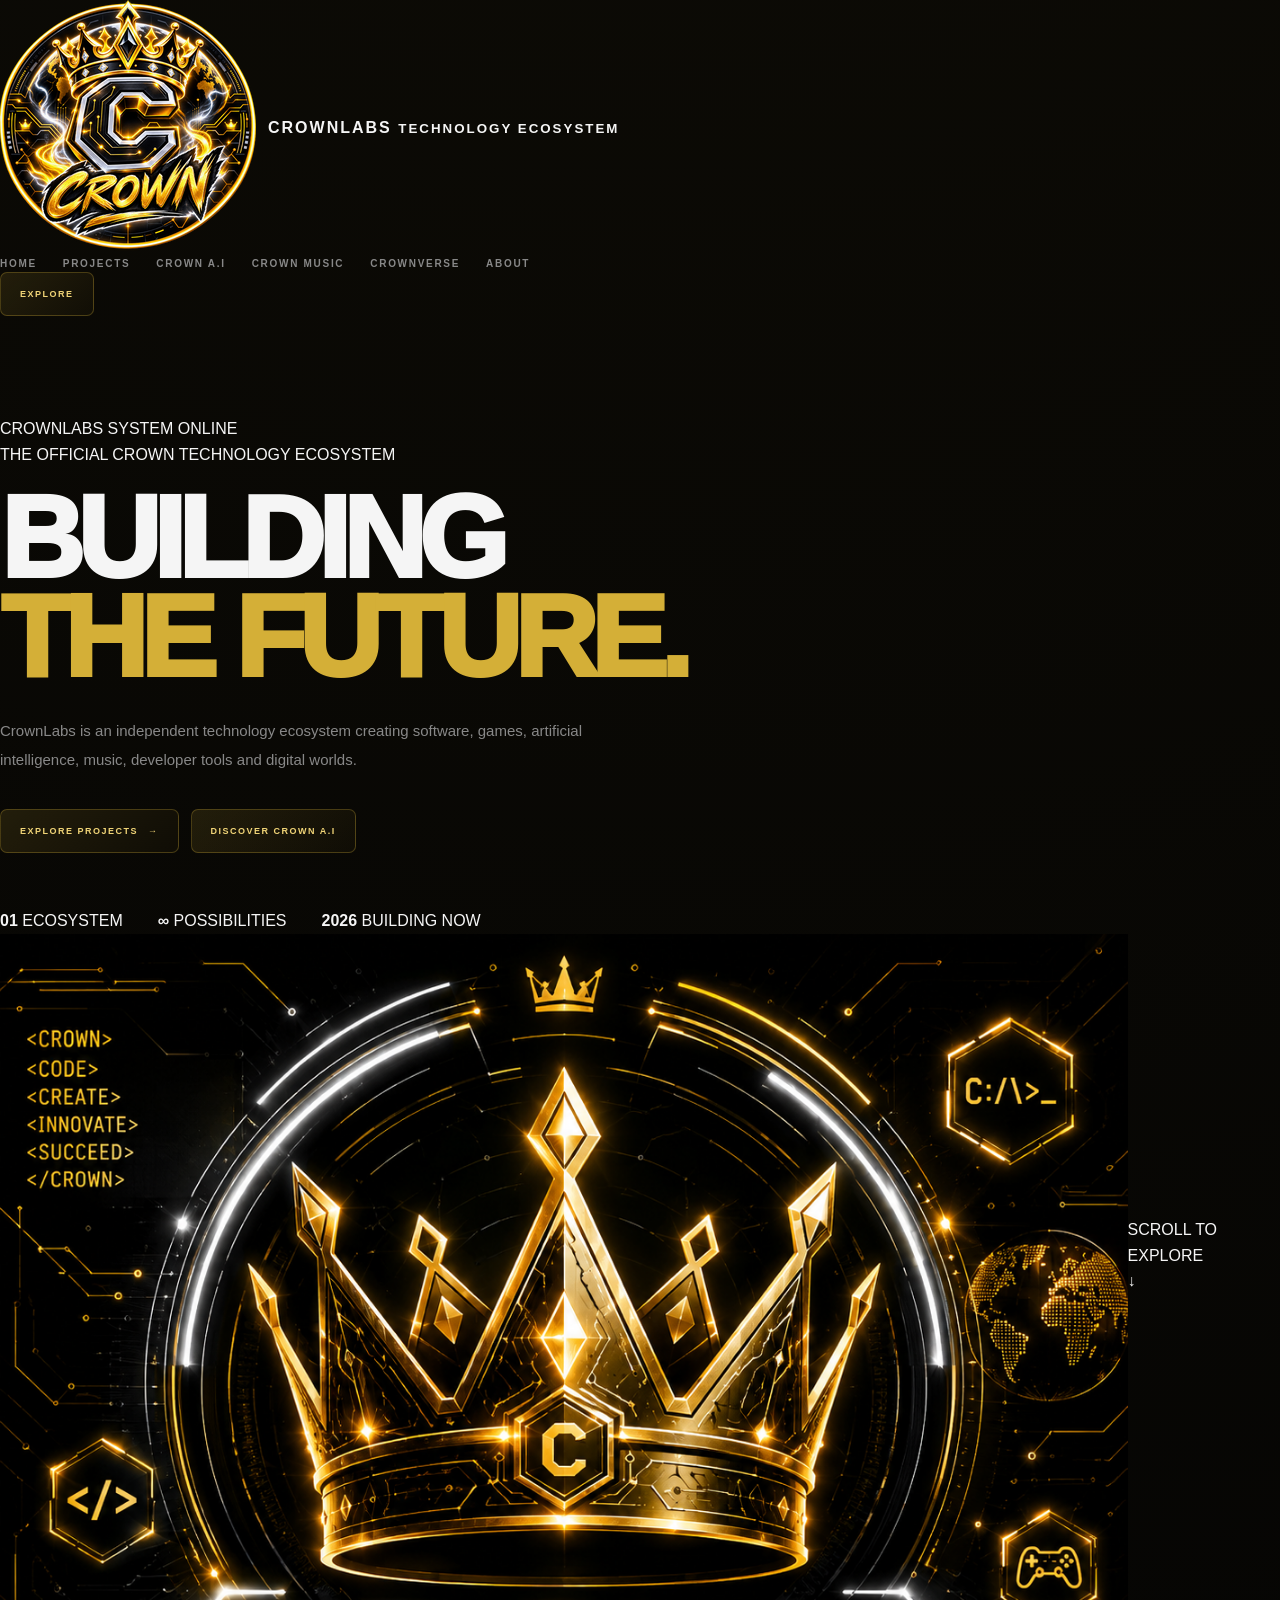
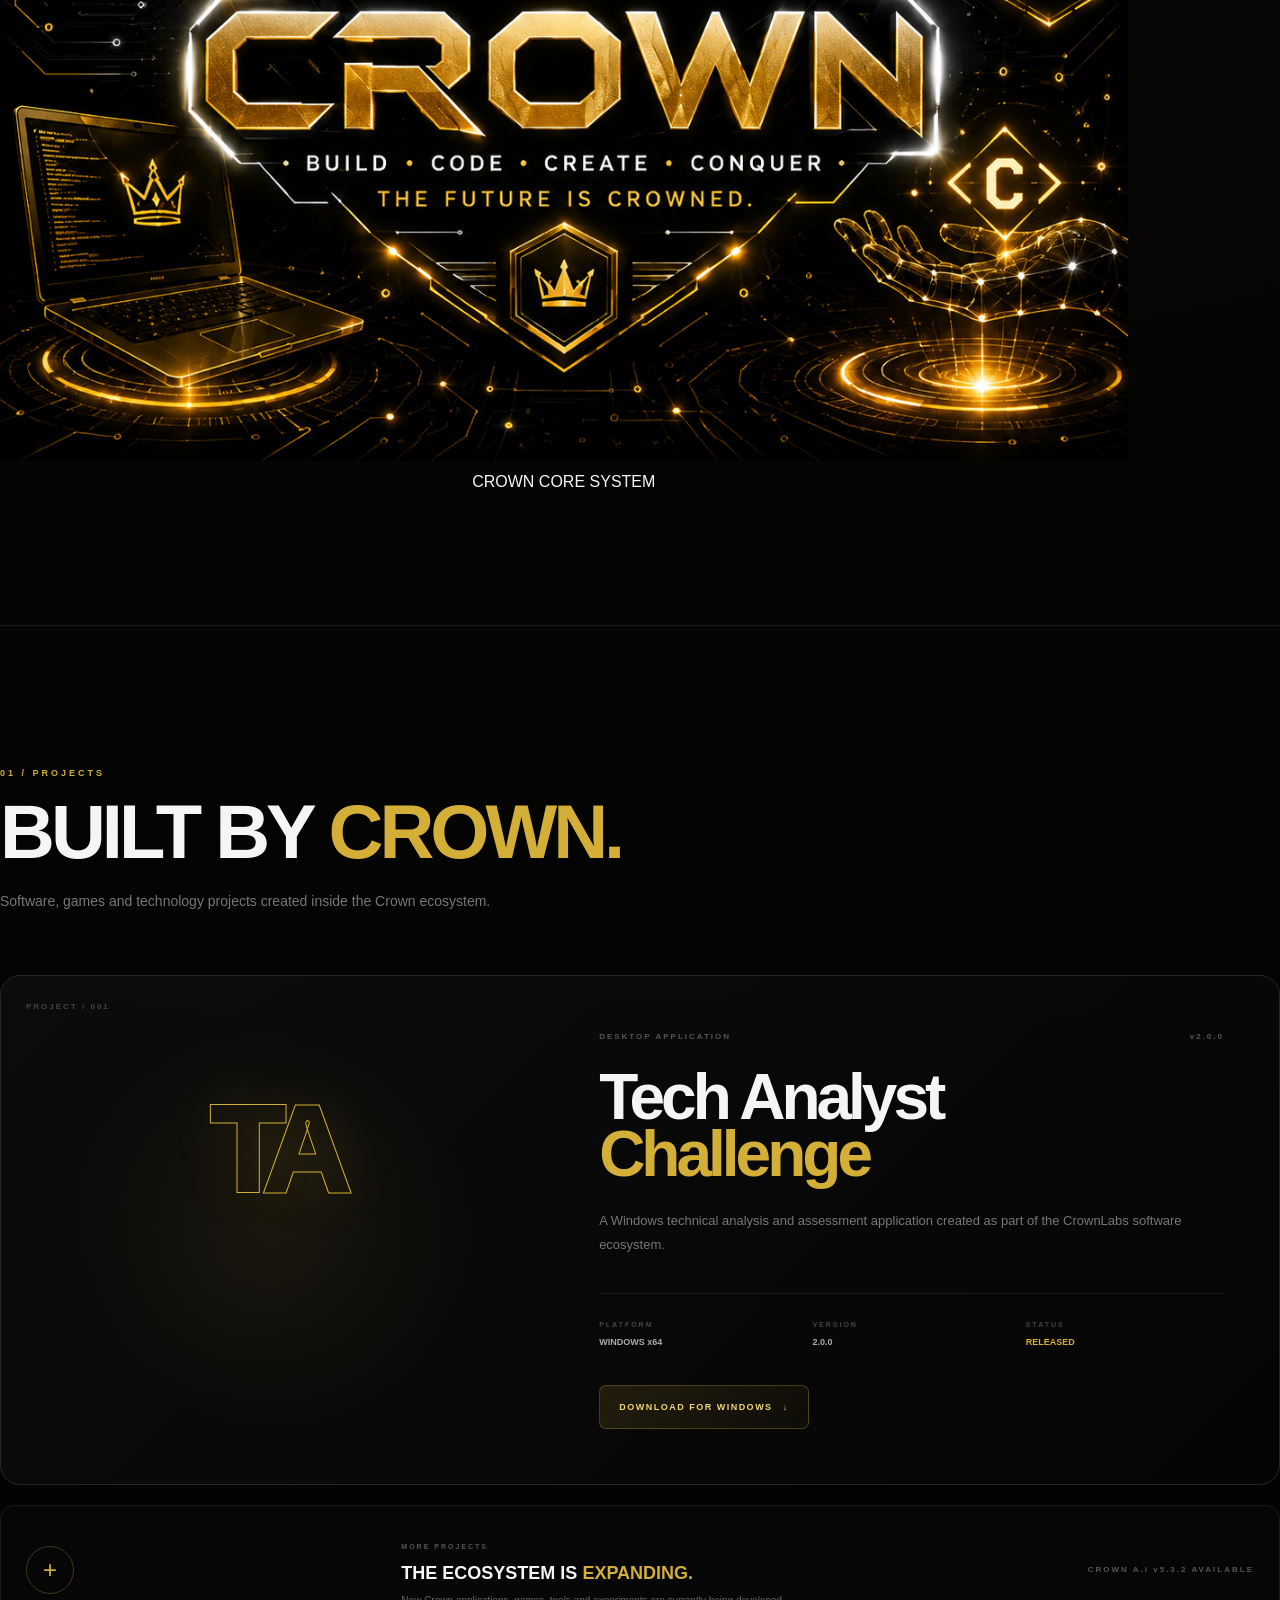
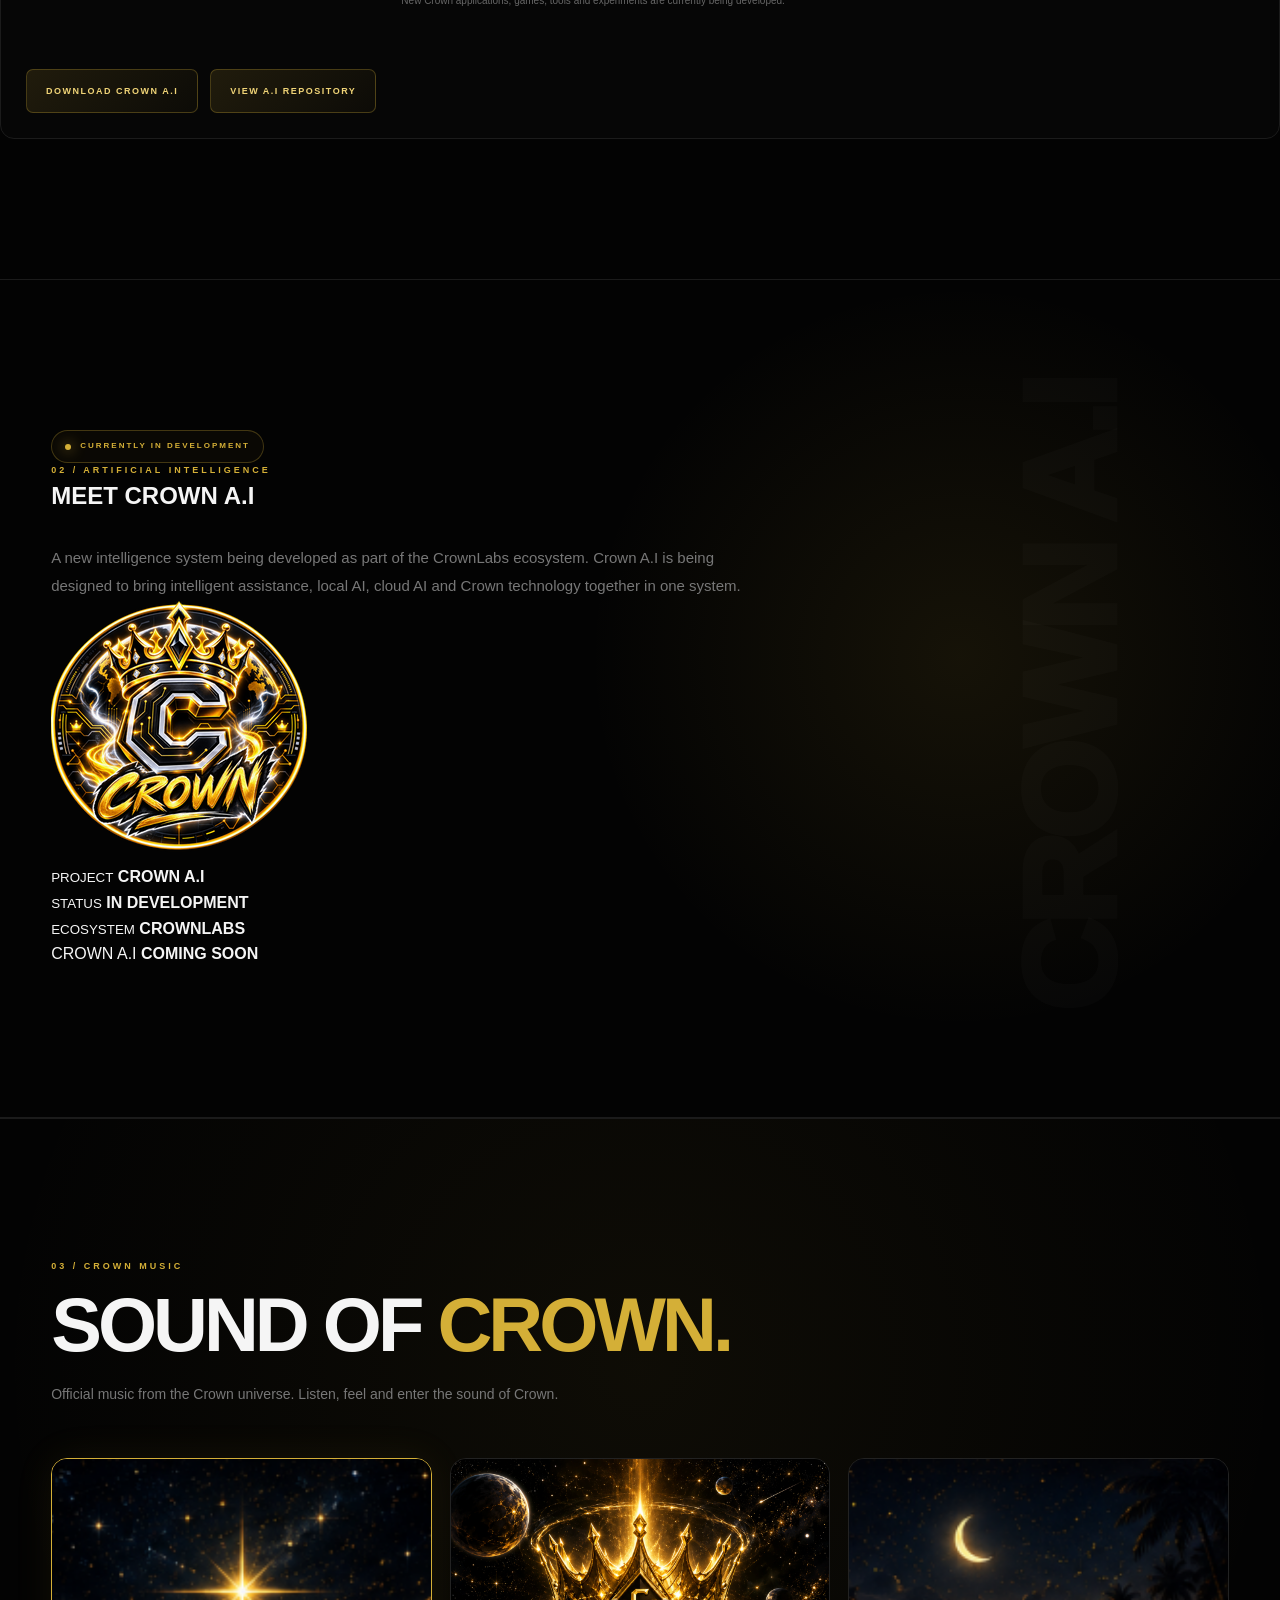
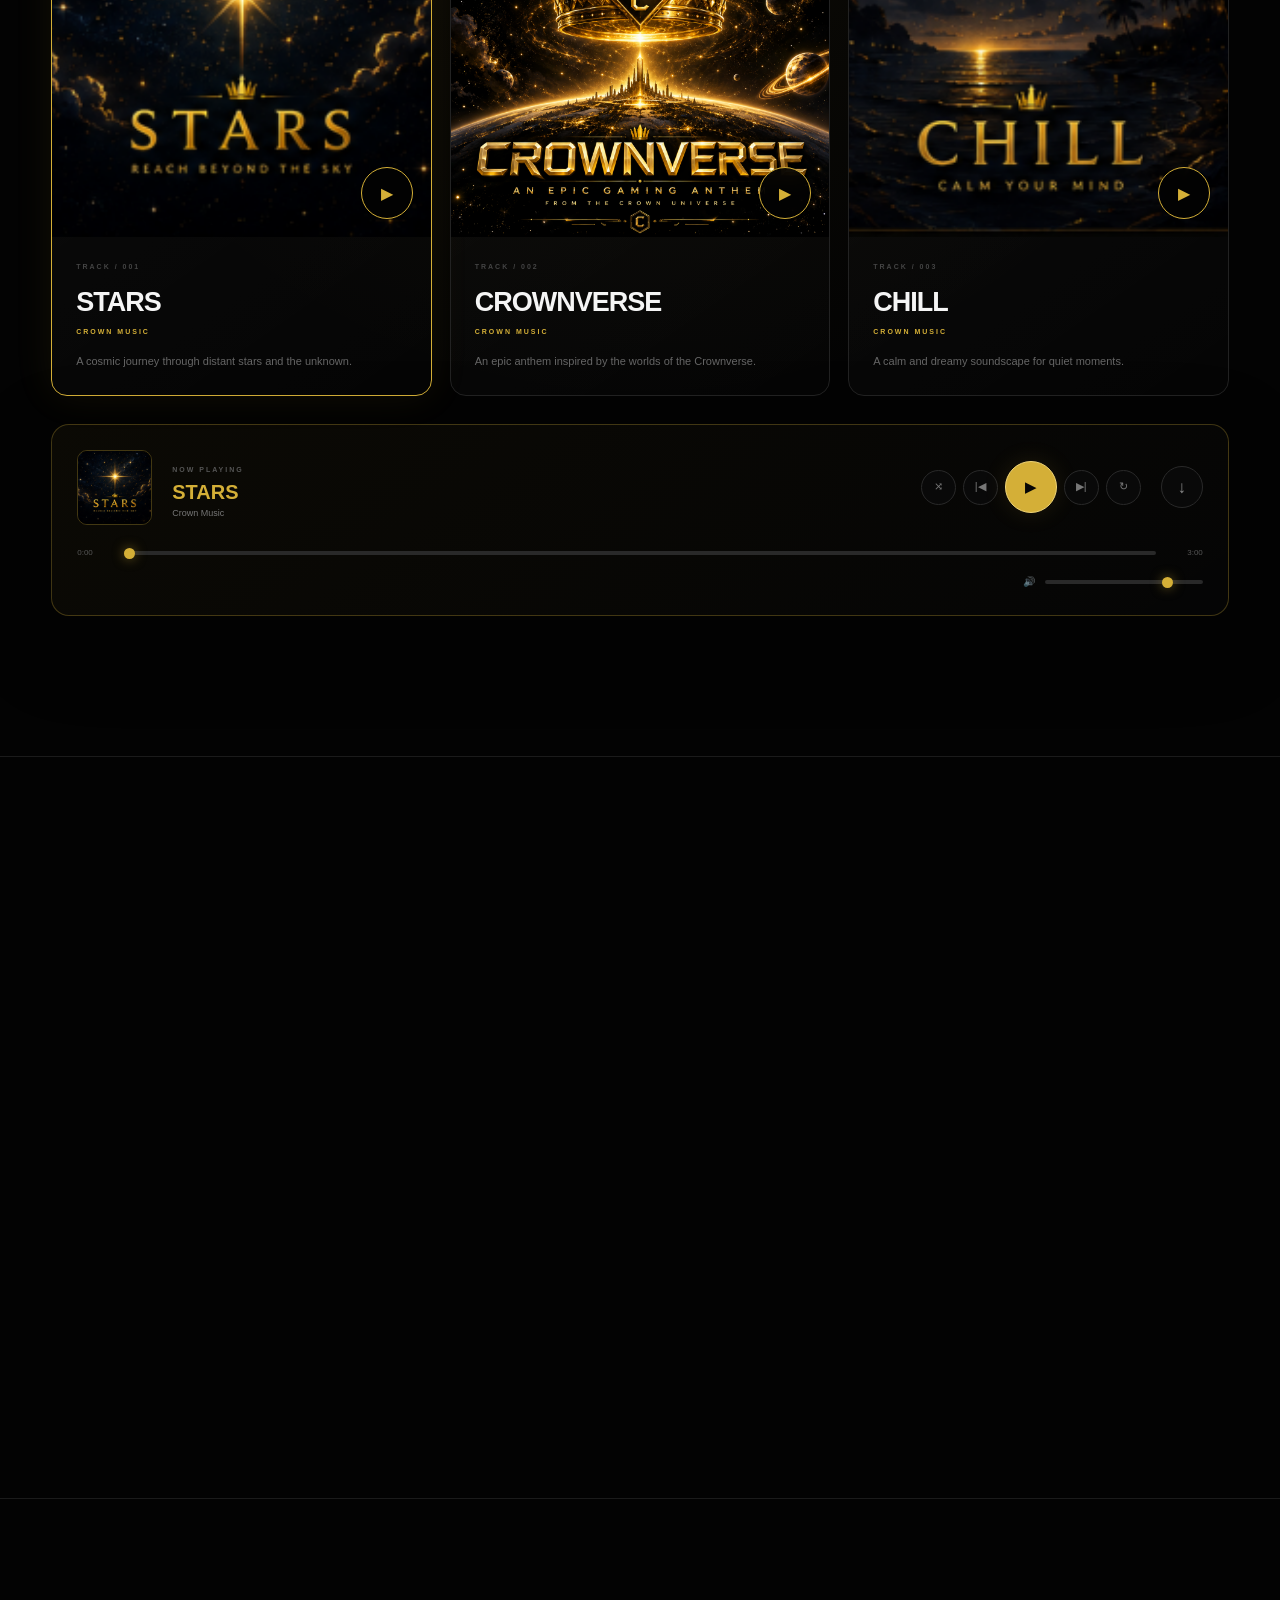
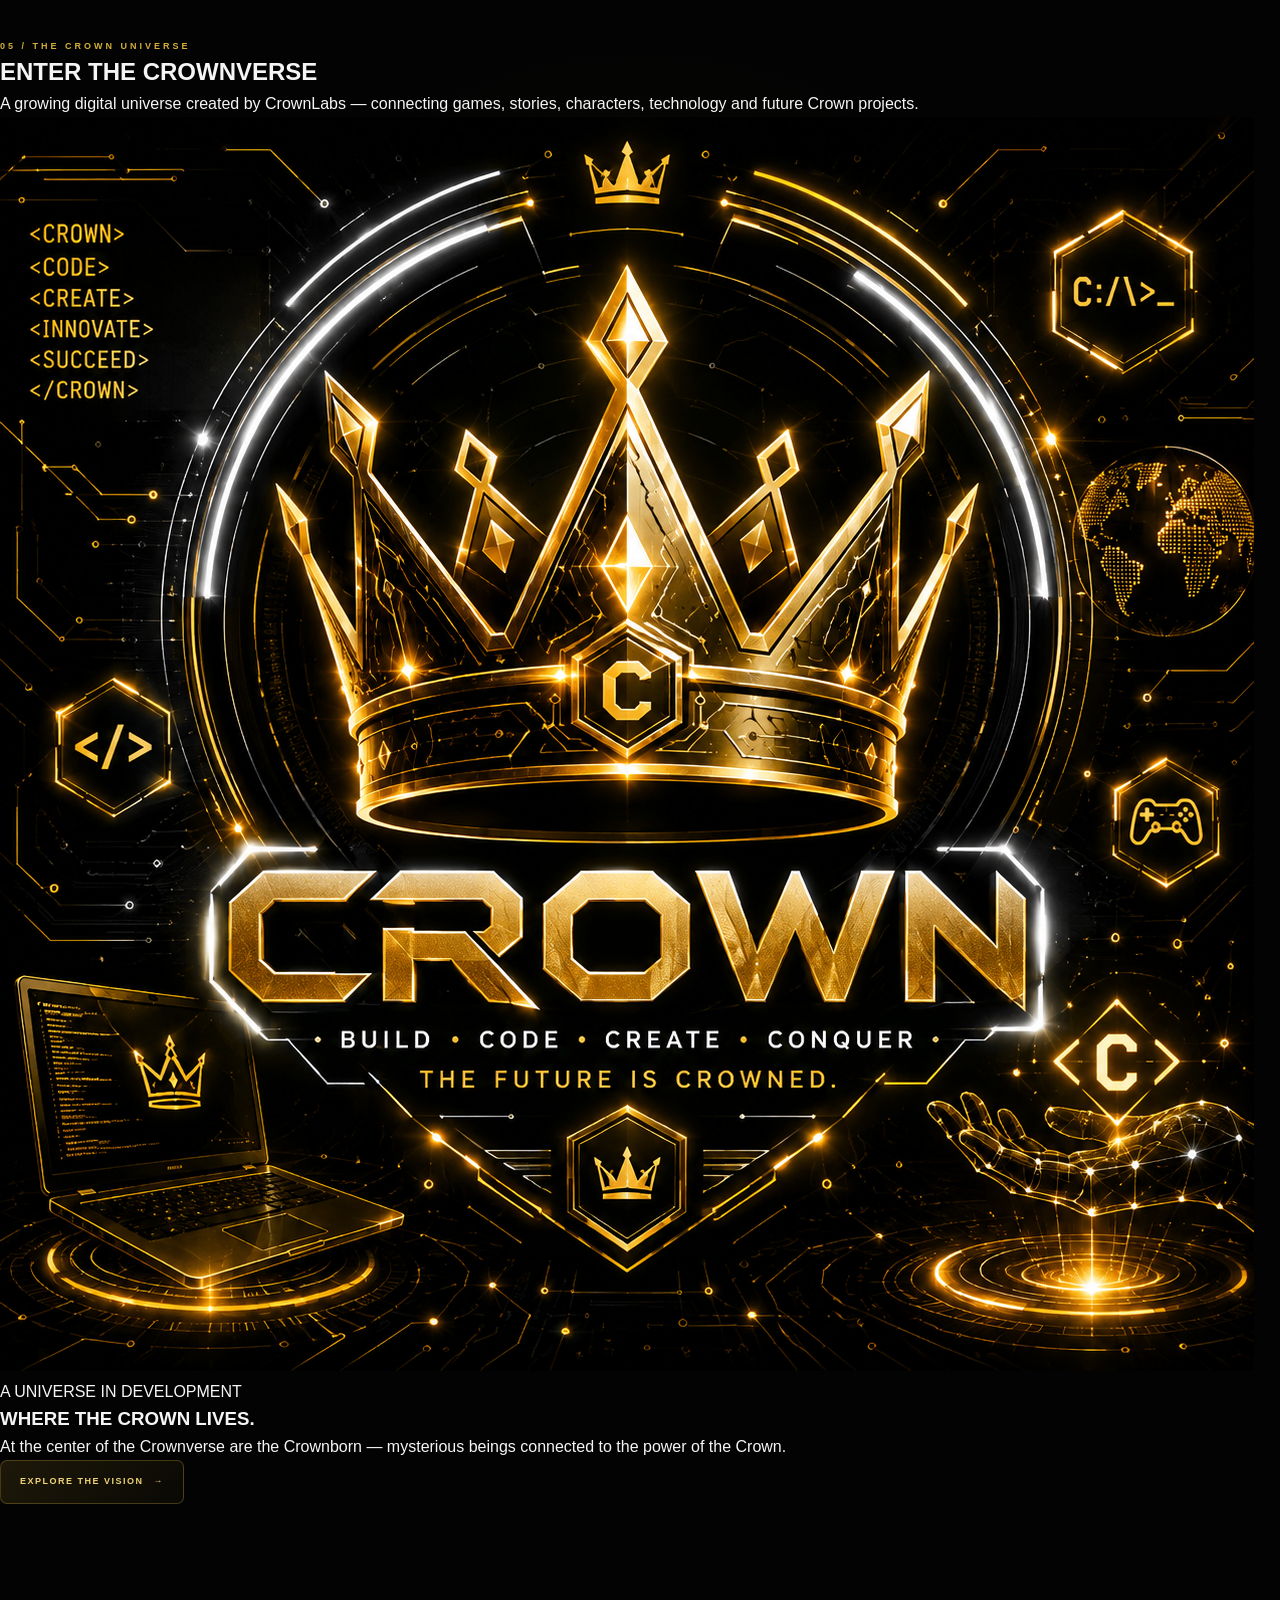
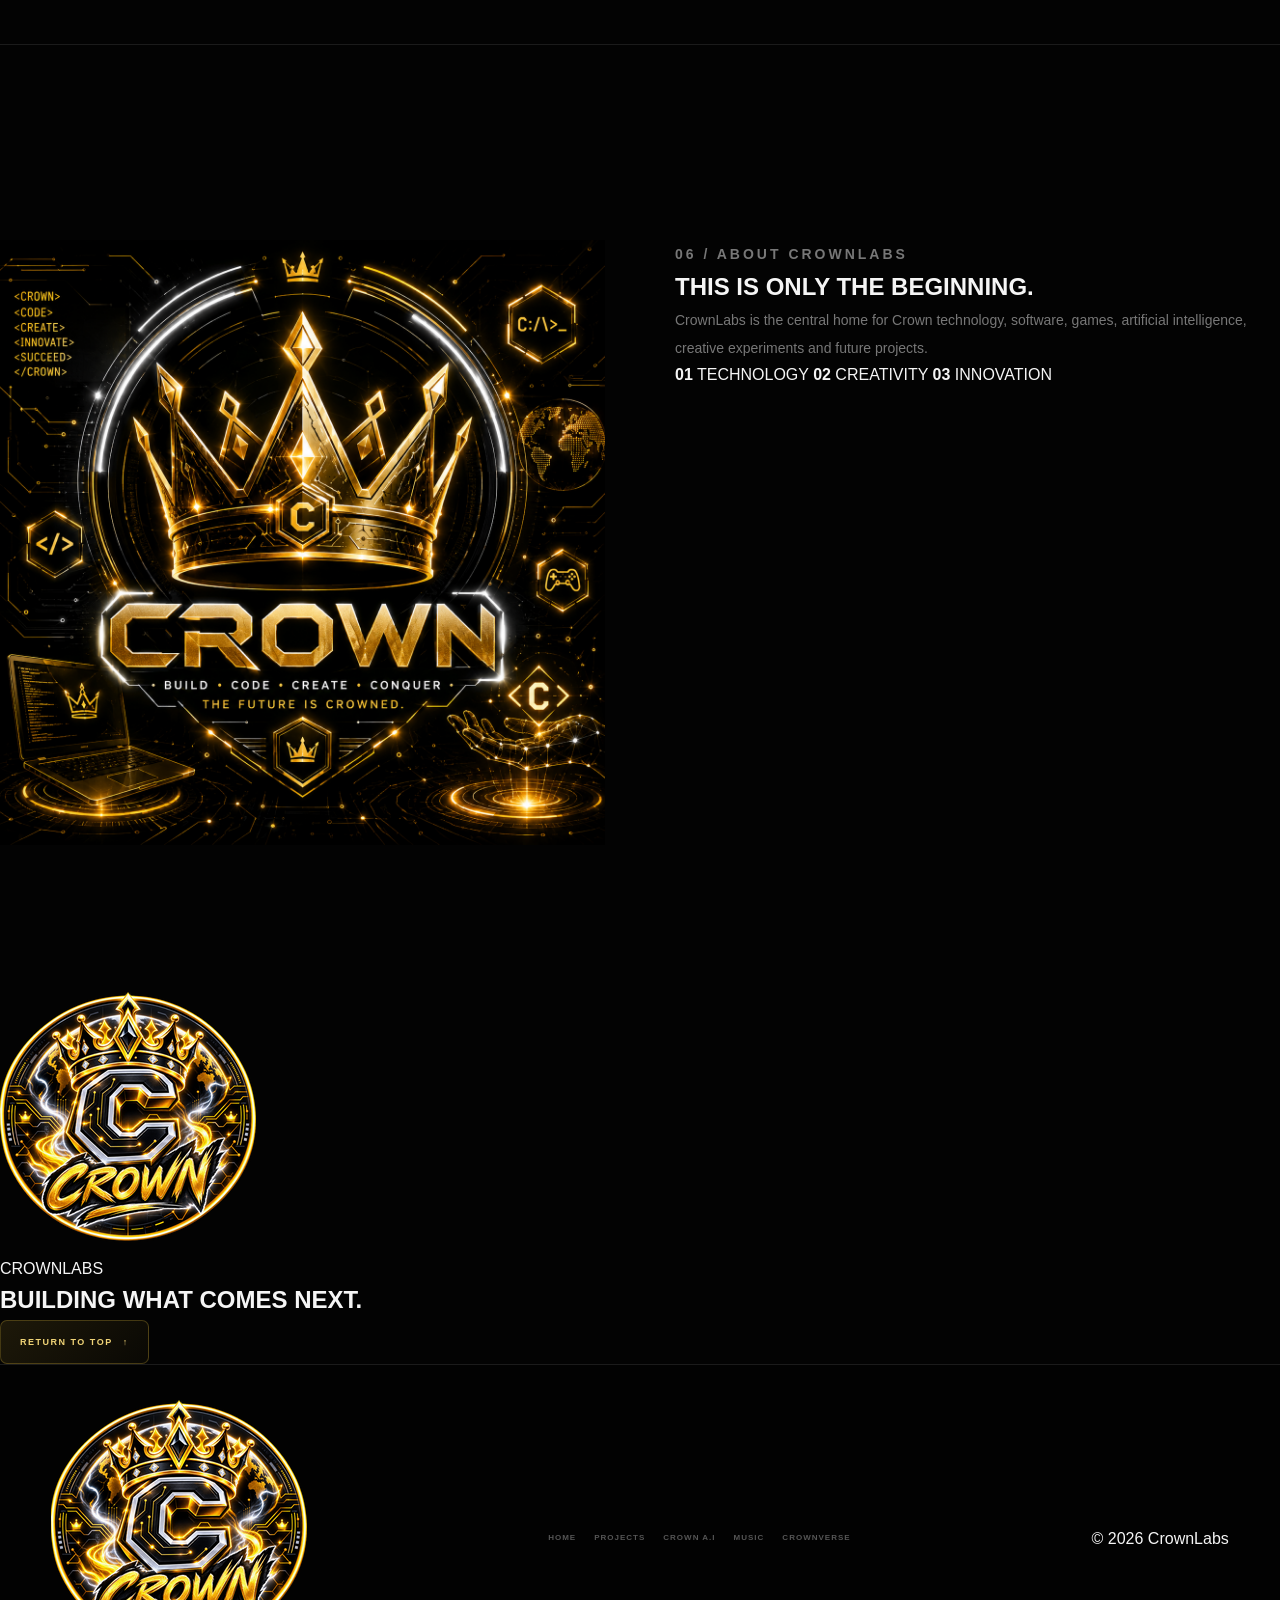
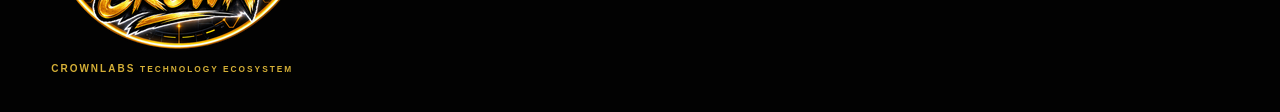
==== commit 95bf456f: "Update status and add download links for Crown A.I" ====
--- a/index.html
+++ b/index.html
@@ -444,9 +444,31 @@
                 </div>
 
                 <div class="upcoming-status">
-                    IN DEVELOPMENT
-                </div>
-
+                     CROWN A.I v5.3.2 AVAILABLE
+                </div>
+
+<div class="ai-actions">
+
+    <a 
+        href="https://github.com/adedejiabdulmateen15-cmd/Crown-AI/releases/tag/v5.3.2"
+        class="button"
+        target="_blank"
+        rel="noopener"
+    >
+        DOWNLOAD CROWN A.I
+    </a>
+
+    <a 
+        href="https://github.com/adedejiabdulmateen15-cmd/Crown-AI"
+        class="nav-button"
+        target="_blank"
+        rel="noopener"
+    >
+        VIEW A.I REPOSITORY
+    </a>
+
+</div>
+                
             </div>
 
         </section>
--- a/style.css
+++ b/style.css
@@ -1,38 +1,33 @@
 /* =========================================================
    CROWNLABS
-   PROFESSIONAL TECHNOLOGY WEBSITE
-   BLACK / GOLD / CYBER-WHITE
+   PROFESSIONAL WEBSITE STYLESHEET
+   CrownLabs • Crown A.I • Crown Music • Crownverse
    ========================================================= */
 
-
-/* =========================
-   VARIABLES
-   ========================= */
-
 :root {
-
     --black: #030303;
-    --black-2: #070707;
-    --black-3: #0c0c0c;
+    --black-soft: #070707;
+    --panel: #0b0b0b;
+    --panel-light: #111111;
+
+    --white: #f5f5f5;
+    --muted: #8a8a8a;
+    --muted-dark: #555;
 
     --gold: #d4af37;
-    --gold-light: #f4d76b;
-    --gold-dark: #8c6d18;
-
-    --white: #f7f7f7;
-    --gray: #888;
-    --gray-dark: #444;
-
-    --border: rgba(255,255,255,.09);
-    --gold-border: rgba(212,175,55,.25);
-
-    --max-width: 1200px;
-}
-
-
-/* =========================
-   RESET
-   ========================= */
+    --gold-light: #f0d477;
+    --gold-dark: #9b7b16;
+    --gold-border: rgba(212, 175, 55, .28);
+    --gold-glow: rgba(212, 175, 55, .16);
+
+    --border: #1b1b1b;
+    --border-light: #272727;
+
+    --max-width: 1220px;
+    --header-height: 78px;
+
+    --ease: cubic-bezier(.2, .8, .2, 1);
+}
 
 * {
     margin: 0;
@@ -40,2121 +35,1229 @@
     box-sizing: border-box;
 }
 
-
 html {
     scroll-behavior: smooth;
-}
-
+    background: var(--black);
+}
 
 body {
-
     min-height: 100vh;
-
     background:
         radial-gradient(
             circle at 50% -10%,
-            rgba(212,175,55,.12),
+            rgba(212, 175, 55, .055),
             transparent 35%
         ),
         var(--black);
-
     color: var(--white);
-
     font-family:
         Inter,
-        "Segoe UI",
         Arial,
         Helvetica,
         sans-serif;
-
+    line-height: 1.6;
     overflow-x: hidden;
-
-    line-height: 1.6;
-}
-
-
-img {
-    max-width: 100%;
-}
-
-
-a {
-    color: inherit;
-    text-decoration: none;
-}
-
-
-/* =========================
-   LOADER
-   ========================= */
-
-#loader {
-
+    -webkit-font-smoothing: antialiased;
+}
+
+body::before {
+    content: "";
     position: fixed;
-
     inset: 0;
-
-    z-index: 99999;
-
-    display: flex;
-
-    flex-direction: column;
-
-    justify-content: center;
-
-    align-items: center;
-
-    background: #030303;
-
-    transition:
-        opacity .8s ease,
-        visibility .8s ease;
-}
-
-
-#loader.loaded {
-
-    opacity: 0;
-
-    visibility: hidden;
-
+    z-index: -4;
     pointer-events: none;
-}
-
-
-.loader-crown {
-
-    width: 90px;
-
-    height: 90px;
-
-    display: grid;
-
-    place-items: center;
-
-    margin-bottom: 20px;
-
-    animation:
-        loaderFloat 2s ease-in-out infinite;
-}
-
-
-.loader-crown img {
-
-    width: 80px;
-
-    height: 80px;
-
-    object-fit: contain;
-
-    filter:
-        drop-shadow(
-            0 0 25px
-            rgba(212,175,55,.7)
-        );
-}
-
-
-.loader-name {
-
-    color: var(--gold);
-
-    font-size: 15px;
-
-    font-weight: 900;
-
-    letter-spacing: 7px;
-}
-
-
-.loader-line {
-
-    width: 220px;
-
-    height: 2px;
-
-    margin-top: 22px;
-
-    background: #222;
-
-    overflow: hidden;
-}
-
-
-.loader-line span {
-
-    display: block;
-
-    width: 35%;
-
-    height: 100%;
-
-    background: var(--gold);
-
-    animation:
-        loaderLine 1.5s ease-in-out infinite;
-}
-
-
-.loader-status {
-
-    margin-top: 12px;
-
-    color: #555;
-
-    font-size: 8px;
-
-    letter-spacing: 3px;
-}
-
-
-@keyframes loaderFloat {
-
-    0%,100% {
-        transform: translateY(0);
-    }
-
-    50% {
-        transform: translateY(-8px);
-    }
-}
-
-
-@keyframes loaderLine {
-
-    0% {
-        transform: translateX(-150%);
-    }
-
-    100% {
-        transform: translateX(500%);
-    }
-}
-
-
-/* =========================
-   BACKGROUND GRID
-   ========================= */
-
-.grid-background {
-
-    position: fixed;
-
-    inset: 0;
-
-    z-index: -5;
-
-    pointer-events: none;
-
+    opacity: .25;
     background-image:
         linear-gradient(
-            rgba(255,255,255,.018) 1px,
+            rgba(255,255,255,.025) 1px,
             transparent 1px
         ),
         linear-gradient(
             90deg,
-            rgba(255,255,255,.018) 1px,
+            rgba(255,255,255,.025) 1px,
             transparent 1px
         );
-
-    background-size: 45px 45px;
-
-    mask-image:
+    background-size: 70px 70px;
+}
+
+a {
+    color: inherit;
+    text-decoration: none;
+}
+
+button,
+input,
+textarea {
+    font: inherit;
+}
+
+button {
+    border: 0;
+}
+
+img {
+    max-width: 100%;
+}
+
+::selection {
+    background: var(--gold);
+    color: var(--black);
+}
+
+
+/* =========================================================
+   LOADER
+   ========================================================= */
+
+#loader {
+    position: fixed;
+    inset: 0;
+    z-index: 9999;
+
+    display: grid;
+    place-items: center;
+
+    background: var(--black);
+
+    transition:
+        opacity .7s ease,
+        visibility .7s ease;
+}
+
+#loader.loaded {
+    opacity: 0;
+    visibility: hidden;
+    pointer-events: none;
+}
+
+.loader-inner {
+    text-align: center;
+}
+
+.loader-crown {
+    width: 90px;
+    height: 90px;
+    object-fit: contain;
+
+    animation:
+        loaderPulse 1.5s ease-in-out infinite;
+}
+
+.loader-text {
+    margin-top: 18px;
+
+    color: var(--gold);
+    font-size: 10px;
+    font-weight: 900;
+    letter-spacing: 4px;
+}
+
+.loader-line {
+    width: 150px;
+    height: 1px;
+    margin: 18px auto 0;
+
+    background:
         linear-gradient(
-            to bottom,
-            black,
-            transparent 90%
+            90deg,
+            transparent,
+            var(--gold),
+            transparent
         );
-}
-
-
-.ambient {
-
+
+    animation: loaderLine 1.4s ease-in-out infinite;
+}
+
+@keyframes loaderPulse {
+    50% {
+        transform: scale(1.08);
+        filter: drop-shadow(0 0 25px var(--gold-glow));
+    }
+}
+
+@keyframes loaderLine {
+    50% {
+        opacity: .3;
+        transform: scaleX(.55);
+    }
+}
+
+
+/* =========================================================
+   GLOBAL EFFECTS
+   ========================================================= */
+
+.cursor-glow {
     position: fixed;
-
-    width: 450px;
-
-    height: 450px;
-
-    border-radius: 50%;
-
-    pointer-events: none;
-
-    filter: blur(120px);
-
-    opacity: .08;
-
-    z-index: -4;
-
-    background: var(--gold);
-
-    animation:
-        ambientMove 12s ease-in-out infinite;
-}
-
-
-.ambient-one {
-
-    left: -250px;
-
-    top: 15%;
-}
-
-
-.ambient-two {
-
-    right: -250px;
-
-    bottom: 10%;
-
-    animation-delay: -6s;
-}
-
-
-@keyframes ambientMove {
-
-    0%,100% {
-        transform: translateY(0);
-    }
-
-    50% {
-        transform: translateY(60px);
-    }
-}
-
-
-/* =========================
-   CURSOR
-   ========================= */
-
-.cursor-glow {
-
-    position: fixed;
-
-    width: 250px;
-
-    height: 250px;
-
-    border-radius: 50%;
-
-    pointer-events: none;
-
-    z-index: 9998;
+    z-index: -1;
+
+    width: 320px;
+    height: 320px;
 
     transform:
         translate(-50%, -50%);
+
+    border-radius: 50%;
+
+    background:
+        radial-gradient(
+            circle,
+            rgba(212,175,55,.07),
+            transparent 68%
+        );
+
+    pointer-events: none;
+    mix-blend-mode: screen;
+}
+
+.scroll-progress {
+    position: fixed;
+    top: 0;
+    left: 0;
+    z-index: 10000;
+
+    width: 0;
+    height: 2px;
+
+    background:
+        linear-gradient(
+            90deg,
+            var(--gold-dark),
+            var(--gold-light)
+        );
+
+    box-shadow:
+        0 0 14px var(--gold-glow);
+}
+
+.container {
+    width: min(var(--max-width), 92%);
+    margin: auto;
+}
+
+section {
+    position: relative;
+}
+
+.reveal {
+    opacity: 0;
+    transform: translateY(35px);
+
+    transition:
+        opacity .8s var(--ease),
+        transform .8s var(--ease);
+}
+
+.reveal.visible {
+    opacity: 1;
+    transform: translateY(0);
+}
+
+
+/* =========================================================
+   HEADER
+   ========================================================= */
+
+.header,
+.topbar {
+    position: sticky;
+    top: 0;
+    z-index: 500;
+
+    min-height: var(--header-height);
+
+    border-bottom: 1px solid rgba(255,255,255,.06);
+
+    background:
+        rgba(3,3,3,.82);
+
+    backdrop-filter: blur(22px);
+    -webkit-backdrop-filter: blur(22px);
+}
+
+.header-inner,
+.topbar-inner {
+    width: min(var(--max-width), 92%);
+    min-height: var(--header-height);
+    margin: auto;
+
+    display: flex;
+    align-items: center;
+    justify-content: space-between;
+    gap: 30px;
+}
+
+.brand {
+    display: flex;
+    align-items: center;
+    gap: 12px;
+
+    font-weight: 900;
+    letter-spacing: 2px;
+}
+
+.brand-mark {
+    width: 42px;
+    height: 42px;
+
+    object-fit: contain;
+
+    filter:
+        drop-shadow(
+            0 0 16px
+            rgba(212,175,55,.16)
+        );
+}
+
+.brand-text {
+    color: var(--white);
+}
+
+.brand-text span {
+    color: var(--gold);
+}
+
+.navigation {
+    display: flex;
+    align-items: center;
+    gap: 26px;
+}
+
+.navigation a {
+    position: relative;
+
+    color: #888;
+    font-size: 10px;
+    font-weight: 900;
+    letter-spacing: 1.7px;
+
+    transition:
+        color .25s ease;
+}
+
+.navigation a::after {
+    content: "";
+
+    position: absolute;
+    left: 0;
+    bottom: -9px;
+
+    width: 0;
+    height: 1px;
+
+    background: var(--gold);
+
+    transition:
+        width .25s ease;
+}
+
+.navigation a:hover,
+.navigation a.active {
+    color: var(--white);
+}
+
+.navigation a:hover::after,
+.navigation a.active::after {
+    width: 100%;
+}
+
+.nav-button,
+.button,
+.download-button {
+    display: inline-flex;
+    align-items: center;
+    justify-content: center;
+    gap: 10px;
+
+    min-height: 44px;
+    padding: 0 19px;
+
+    border: 1px solid var(--gold-border);
+    border-radius: 7px;
+
+    background:
+        linear-gradient(
+            135deg,
+            rgba(212,175,55,.13),
+            rgba(212,175,55,.035)
+        );
+
+    color: var(--gold-light);
+
+    font-size: 9px;
+    font-weight: 900;
+    letter-spacing: 1.5px;
+
+    cursor: pointer;
+
+    transition:
+        transform .25s var(--ease),
+        background .25s ease,
+        border-color .25s ease,
+        box-shadow .25s ease;
+}
+
+.nav-button:hover,
+.button:hover,
+.download-button:hover {
+    transform: translateY(-2px);
+
+    border-color: var(--gold);
+
+    background:
+        rgba(212,175,55,.16);
+
+    box-shadow:
+        0 12px 35px
+        rgba(212,175,55,.08);
+}
+
+.button-clicked {
+    transform: scale(.97) !important;
+}
+
+.mobile-menu {
+    display: none;
+
+    width: 42px;
+    height: 42px;
+
+    border: 1px solid var(--border-light);
+    border-radius: 8px;
+
+    background: var(--panel);
+    color: var(--gold);
+
+    cursor: pointer;
+}
+
+
+/* =========================================================
+   HERO
+   ========================================================= */
+
+.hero {
+    min-height: calc(100vh - var(--header-height));
+
+    display: flex;
+    align-items: center;
+
+    padding: 100px 0 130px;
+
+    overflow: hidden;
+}
+
+.hero-inner {
+    width: min(var(--max-width), 92%);
+    margin: auto;
+
+    display: grid;
+    grid-template-columns: 1.05fr .95fr;
+    align-items: center;
+    gap: 70px;
+}
+
+.hero-content {
+    position: relative;
+    z-index: 2;
+}
+
+.hero-eyebrow,
+.section-label {
+    color: var(--gold);
+    font-size: 9px;
+    font-weight: 900;
+    letter-spacing: 3px;
+}
+
+.hero h1 {
+    margin-top: 22px;
+
+    font-size:
+        clamp(58px, 9vw, 118px);
+
+    line-height: .86;
+    letter-spacing: -7px;
+    font-weight: 950;
+}
+
+.hero h1 span {
+    display: block;
+    color: var(--gold);
+}
+
+.hero-description {
+    max-width: 600px;
+    margin-top: 30px;
+
+    color: #888;
+    font-size: 15px;
+    line-height: 1.9;
+}
+
+.hero-actions {
+    display: flex;
+    flex-wrap: wrap;
+    gap: 12px;
+
+    margin-top: 35px;
+}
+
+.hero-metrics {
+    display: flex;
+    flex-wrap: wrap;
+    gap: 35px;
+
+    margin-top: 55px;
+}
+
+.metric strong {
+    display: block;
+
+    color: var(--white);
+    font-size: 22px;
+}
+
+.metric span {
+    display: block;
+
+    margin-top: 3px;
+
+    color: #555;
+    font-size: 8px;
+    font-weight: 900;
+    letter-spacing: 2px;
+}
+
+.hero-visual {
+    position: relative;
+
+    min-height: 520px;
+
+    display: grid;
+    place-items: center;
+
+    transition:
+        transform .15s linear;
+}
+
+.hero-orbit {
+    position: absolute;
+
+    width: 390px;
+    height: 390px;
+
+    border: 1px solid var(--gold-border);
+    border-radius: 50%;
+
+    transform: rotateX(65deg);
+
+    box-shadow:
+        0 0 50px
+        rgba(212,175,55,.05);
+
+    animation:
+        orbitSpin 18s linear infinite;
+}
+
+.hero-orbit::before,
+.hero-orbit::after {
+    content: "";
+
+    position: absolute;
+
+    inset: 30px;
+
+    border: 1px solid rgba(212,175,55,.1);
+    border-radius: 50%;
+}
+
+.hero-orbit::after {
+    inset: 75px;
+}
+
+.hero-crown {
+    position: relative;
+    z-index: 2;
+
+    width: min(330px, 70vw);
+
+    filter:
+        drop-shadow(
+            0 0 40px
+            rgba(212,175,55,.16)
+        );
+
+    animation:
+        heroFloat 5s ease-in-out infinite;
+}
+
+@keyframes orbitSpin {
+    to {
+        transform:
+            rotateX(65deg)
+            rotateZ(360deg);
+    }
+}
+
+@keyframes heroFloat {
+    50% {
+        transform: translateY(-12px);
+    }
+}
+
+
+/* =========================================================
+   SECTION HEADERS
+   ========================================================= */
+
+.section-heading {
+    max-width: 750px;
+}
+
+.section-heading h2 {
+    margin-top: 16px;
+
+    font-size:
+        clamp(42px, 6vw, 76px);
+
+    line-height: .95;
+    letter-spacing: -4px;
+}
+
+.section-heading h2 span {
+    color: var(--gold);
+}
+
+.section-intro {
+    max-width: 650px;
+    margin-top: 20px;
+
+    color: #777;
+    font-size: 14px;
+    line-height: 1.9;
+}
+
+
+/* =========================================================
+   PROJECTS
+   ========================================================= */
+
+.projects-section {
+    padding: 140px 0;
+    border-top: 1px solid var(--border);
+}
+
+.featured-project {
+    position: relative;
+
+    display: grid;
+    grid-template-columns: .85fr 1.15fr;
+
+    margin-top: 60px;
+
+    border: 1px solid var(--border-light);
+    border-radius: 20px;
+
+    overflow: hidden;
+
+    background:
+        linear-gradient(
+            135deg,
+            rgba(255,255,255,.035),
+            rgba(255,255,255,.008)
+        );
+
+    transition:
+        transform .25s ease,
+        border-color .3s ease,
+        box-shadow .3s ease;
+}
+
+.featured-project:hover {
+    border-color: var(--gold-border);
+
+    box-shadow:
+        0 30px 100px
+        rgba(0,0,0,.45);
+}
+
+.project-visual {
+    position: relative;
+    min-height: 420px;
+
+    display: grid;
+    place-items: center;
+
+    overflow: hidden;
 
     background:
         radial-gradient(
             circle,
             rgba(212,175,55,.08),
-            transparent 70%
+            transparent 55%
         );
 }
 
-
-/* =========================
-   SCROLL PROGRESS
-   ========================= */
-
-.scroll-progress {
-
-    position: fixed;
-
-    top: 0;
-
-    left: 0;
-
-    z-index: 10000;
-
-    width: 0%;
-
-    height: 2px;
-
-    background: var(--gold);
-
-    box-shadow:
-        0 0 12px
-        rgba(212,175,55,.8);
-}
-
-
-/* =========================
-   HEADER
-   ========================= */
-
-.site-header {
-
-    position: sticky;
-
-    top: 0;
-
-    z-index: 500;
-
-    padding: 15px 0;
+.project-number {
+    position: absolute;
+    top: 25px;
+    left: 25px;
+
+    color: #444;
+    font-size: 8px;
+    font-weight: 900;
+    letter-spacing: 2px;
+}
+
+.project-symbol {
+    position: relative;
+    z-index: 2;
+
+    font-size: 120px;
+    font-weight: 950;
+    letter-spacing: -12px;
+
+    color: transparent;
+
+    -webkit-text-stroke:
+        1px var(--gold);
+
+    text-shadow:
+        0 0 60px
+        rgba(212,175,55,.12);
+}
+
+.project-lines {
+    position: absolute;
+    inset: 0;
 
     background:
-        rgba(3,3,3,.78);
-
-    backdrop-filter:
-        blur(20px);
-
-    border-bottom:
-        1px solid
-        var(--border);
-}
-
-
-.nav-container {
-
-    width: min(
-        var(--max-width),
-        92%
-    );
-
-    min-height: 62px;
-
-    margin: auto;
-
+        linear-gradient(
+            90deg,
+            transparent 49.5%,
+            rgba(212,175,55,.1) 50%,
+            transparent 50.5%
+        ),
+        linear-gradient(
+            transparent 49.5%,
+            rgba(212,175,55,.1) 50%,
+            transparent 50.5%
+        );
+
+    background-size: 70px 70px;
+
+    opacity: .5;
+}
+
+.project-information {
+    padding: 55px;
+}
+
+.project-top {
     display: flex;
-
+    justify-content: space-between;
+    gap: 20px;
+
+    color: #555;
+
+    font-size: 8px;
+    font-weight: 900;
+    letter-spacing: 2px;
+}
+
+.project-information h3 {
+    margin-top: 25px;
+
+    font-size:
+        clamp(42px, 5vw, 70px);
+
+    line-height: .9;
+    letter-spacing: -4px;
+}
+
+.project-information h3 span {
+    color: var(--gold);
+}
+
+.project-information p {
+    max-width: 600px;
+    margin-top: 25px;
+
+    color: #777;
+    font-size: 13px;
+    line-height: 1.9;
+}
+
+.project-specs {
+    display: grid;
+    grid-template-columns: repeat(3, 1fr);
+
+    gap: 15px;
+
+    margin-top: 35px;
+    padding-top: 25px;
+
+    border-top: 1px solid var(--border);
+}
+
+.project-specs small {
+    display: block;
+
+    color: #444;
+    font-size: 7px;
+    font-weight: 900;
+    letter-spacing: 2px;
+}
+
+.project-specs strong {
+    display: block;
+
+    margin-top: 5px;
+
+    color: #aaa;
+    font-size: 9px;
+}
+
+.project-specs .released {
+    color: var(--gold);
+}
+
+.project-information .download-button {
+    margin-top: 35px;
+}
+
+.upcoming {
+    display: grid;
+    grid-template-columns: auto 1fr auto;
     align-items: center;
-
-    justify-content: space-between;
-
     gap: 25px;
 
-    padding: 8px 12px;
-
-    border:
-        1px solid
-        var(--gold-border);
-
-    border-radius: 12px;
-
-    background:
-        rgba(8,8,8,.85);
-}
-
-
-.brand {
-
-    display: flex;
-
-    align-items: center;
-
-    gap: 10px;
-}
-
-
-.brand img {
-
-    width: 42px;
-
-    height: 42px;
-
-    object-fit: contain;
-
-    filter:
-        drop-shadow(
-            0 0 8px
-            rgba(212,175,55,.55)
-        );
-
-    transition:
-        transform .3s ease;
-}
-
-
-.brand:hover img {
-
-    transform:
-        rotate(-7deg)
-        scale(1.08);
-}
-
-
-.brand strong {
-
-    display: block;
-
-    font-size: 15px;
-
+    margin-top: 20px;
+    padding: 25px;
+
+    border: 1px solid var(--border);
+    border-radius: 14px;
+
+    background: rgba(255,255,255,.012);
+}
+
+.upcoming-icon {
+    width: 48px;
+    height: 48px;
+
+    display: grid;
+    place-items: center;
+
+    border: 1px solid var(--gold-border);
+    border-radius: 50%;
+
+    color: var(--gold);
+    font-size: 24px;
+}
+
+.upcoming span {
+    color: #555;
+
+    font-size: 7px;
+    font-weight: 900;
     letter-spacing: 2px;
 }
 
-
-.brand strong span {
-
-    color: var(--gold);
-}
-
-
-.brand small {
-
-    display: block;
-
-    margin-top: 2px;
-
+.upcoming h3 {
+    margin-top: 3px;
+
+    font-size: 18px;
+}
+
+.upcoming h3 strong {
+    color: var(--gold);
+}
+
+.upcoming p {
+    margin-top: 5px;
+
+    color: #666;
+    font-size: 10px;
+}
+
+.upcoming-status {
     color: #555;
 
-    font-size: 7px;
-
+    font-size: 8px;
+    font-weight: 900;
     letter-spacing: 2px;
 }
 
 
-.navigation {
-
-    display: flex;
-
-    align-items: center;
-
-    gap: 25px;
-}
-
-
-.navigation a {
-
-    position: relative;
-
-    color: #777;
-
-    font-size: 9px;
-
-    font-weight: 900;
-
-    letter-spacing: 1.5px;
-
-    transition:
-        color .25s ease;
-}
-
-
-.navigation a::after {
-
-    content: "";
-
-    position: absolute;
-
-    left: 0;
-
-    bottom: -7px;
-
-    width: 100%;
-
-    height: 1px;
-
-    background: var(--gold);
-
-    transform: scaleX(0);
-
-    transition:
-        transform .25s ease;
-}
-
-
-.navigation a:hover {
-
-    color: var(--gold-light);
-}
-
-
-.navigation a:hover::after {
-
-    transform: scaleX(1);
-}
-
-
-.nav-button {
-
-    padding: 10px 15px;
-
-    border-radius: 7px;
-
-    background: var(--gold);
-
-    color: #050505;
-
-    font-size: 8px;
-
-    font-weight: 900;
-
-    letter-spacing: 1px;
-
-    transition:
-        transform .25s ease,
-        background .25s ease;
-}
-
-
-.nav-button:hover {
-
-    transform: translateY(-2px);
-
-    background: var(--gold-light);
-}
-
-
-.mobile-menu {
-
-    display: none;
-
-    width: 40px;
-
-    height: 40px;
-
-    border: 1px solid #333;
-
-    border-radius: 7px;
-
-    background: transparent;
-
-    cursor: pointer;
-}
-
-
-.mobile-menu span {
-
-    display: block;
-
-    width: 18px;
-
-    height: 1px;
-
-    margin: 4px auto;
-
-    background: white;
-}
-
-
-/* =========================
-   HERO
-   ========================= */
-
-.hero {
-
-    position: relative;
-
-    min-height: 850px;
+/* =========================================================
+   CROWN A.I
+   ========================================================= */
+
+.ai-section {
+    min-height: 720px;
+    padding: 150px 0;
 
     overflow: hidden;
-}
-
-
-.hero-grid {
-
-    width: min(
-        var(--max-width),
-        92%
-    );
-
-    min-height: 790px;
-
-    margin: auto;
-
-    display: grid;
-
-    grid-template-columns:
-        1.05fr
-        .95fr;
-
-    align-items: center;
-
-    gap: 50px;
-}
-
-
-.hero-content {
-
-    padding: 80px 0;
-}
-
-
-.system-status {
-
-    display: inline-flex;
-
-    align-items: center;
-
-    gap: 9px;
-
-    padding: 8px 12px;
-
-    border:
-        1px solid
-        var(--gold-border);
-
-    border-radius: 30px;
-
-    color: #888;
-
-    font-size: 8px;
-
-    font-weight: 900;
-
-    letter-spacing: 2px;
-}
-
-
-.status-dot {
-
-    width: 6px;
-
-    height: 6px;
-
-    border-radius: 50%;
-
-    background: var(--gold);
-
-    box-shadow:
-        0 0 12px
-        var(--gold);
-
-    animation:
-        statusPulse 2s infinite;
-}
-
-
-@keyframes statusPulse {
-
-    0%,100% {
-        opacity: .5;
-    }
-
-    50% {
-        opacity: 1;
-    }
-}
-
-
-.eyebrow {
-
-    margin-top: 30px;
-
-    color: var(--gold-light);
-
-    font-size: 9px;
-
-    font-weight: 900;
-
-    letter-spacing: 4px;
-}
-
-
-.hero h1 {
-
-    margin-top: 18px;
-
-    font-size:
-        clamp(
-            55px,
-            8vw,
-            100px
-        );
-
-    line-height: .9;
-
-    letter-spacing: -5px;
-
-    font-weight: 900;
-}
-
-
-.hero h1 span {
-
-    display: block;
-
-    color: transparent;
-
-    -webkit-text-stroke:
-        1px
-        var(--gold);
-
-    text-shadow:
-        0 0 35px
-        rgba(212,175,55,.08);
-}
-
-
-.hero-description {
-
-    max-width: 590px;
-
-    margin-top: 30px;
-
-    color: #888;
-
-    font-size: 16px;
-
-    line-height: 1.8;
-}
-
-
-.hero-actions {
-
-    display: flex;
-
-    flex-wrap: wrap;
-
-    gap: 12px;
-
-    margin-top: 35px;
-}
-
-
-/* =========================
-   BUTTONS
-   ========================= */
-
-.button {
-
-    display: inline-flex;
-
-    align-items: center;
-
-    justify-content: center;
-
-    gap: 15px;
-
-    padding: 14px 20px;
-
-    border-radius: 7px;
-
-    font-size: 9px;
-
-    font-weight: 900;
-
-    letter-spacing: 1.3px;
-
-    transition:
-        transform .25s ease,
-        background .25s ease,
-        border-color .25s ease;
-}
-
-
-.button span {
-
-    font-size: 17px;
-
-    transition:
-        transform .25s ease;
-}
-
-
-.button:hover span {
-
-    transform:
-        translateX(4px);
-}
-
-
-.button-gold {
-
-    background: var(--gold);
-
-    color: #050505;
-
-    border:
-        1px solid
-        var(--gold-light);
-
-    box-shadow:
-        0 0 35px
-        rgba(212,175,55,.1);
-}
-
-
-.button-gold:hover {
-
-    background: var(--gold-light);
-
-    transform:
-        translateY(-3px);
-
-    box-shadow:
-        0 15px 35px
-        rgba(212,175,55,.18);
-}
-
-
-.button-outline {
-
-    color: #aaa;
-
-    border:
-        1px solid
-        #292929;
-
-    background:
-        rgba(255,255,255,.015);
-}
-
-
-.button-outline:hover {
-
-    color: var(--gold);
-
-    border-color:
-        var(--gold-border);
-
-    transform:
-        translateY(-3px);
-}
-
-
-/* =========================
-   HERO METRICS
-   ========================= */
-
-.hero-metrics {
-
-    display: flex;
-
-    gap: 35px;
-
-    margin-top: 65px;
-
-    padding-top: 20px;
-
-    border-top:
-        1px solid
-        #1c1c1c;
-}
-
-
-.hero-metrics div {
-
-    display: flex;
-
-    flex-direction: column;
-
-    gap: 3px;
-}
-
-
-.hero-metrics strong {
-
-    color: var(--gold);
-
-    font-size: 16px;
-}
-
-
-.hero-metrics span {
-
-    color: #555;
-
-    font-size: 7px;
-
-    font-weight: 900;
-
-    letter-spacing: 2px;
-}
-
-
-/* =========================
-   HERO VISUAL
-   ========================= */
-
-.hero-visual {
-
-    position: relative;
-
-    min-height: 580px;
-
-    display: grid;
-
-    place-items: center;
-}
-
-
-.hero-logo {
-
-    position: relative;
-
-    width: 270px;
-
-    height: 270px;
-
-    display: grid;
-
-    place-items: center;
-
-    z-index: 5;
-}
-
-
-.hero-logo img {
-
-    width: 190px;
-
-    height: 190px;
-
-    object-fit: contain;
-
-    filter:
-        drop-shadow(
-            0 0 25px
-            rgba(212,175,55,.5)
-        )
-        drop-shadow(
-            0 30px 35px
-            rgba(0,0,0,.8)
-        );
-
-    animation:
-        crownFloat 5s ease-in-out infinite;
-}
-
-
-@keyframes crownFloat {
-
-    0%,100% {
-        transform: translateY(0);
-    }
-
-    50% {
-        transform: translateY(-12px);
-    }
-}
-
-
-.logo-ring {
-
-    position: absolute;
-
-    inset: 0;
-
-    border:
-        1px solid
-        rgba(212,175,55,.22);
-
-    border-radius: 50%;
-
-    animation:
-        ringPulse 4s ease-in-out infinite;
-}
-
-
-@keyframes ringPulse {
-
-    0%,100% {
-        transform: scale(1);
-
-        opacity: .6;
-    }
-
-    50% {
-        transform: scale(1.08);
-
-        opacity: 1;
-    }
-}
-
-
-.orbit {
-
-    position: absolute;
-
-    border:
-        1px solid
-        rgba(212,175,55,.13);
-
-    border-radius: 50%;
-}
-
-
-.orbit-one {
-
-    width: 390px;
-
-    height: 390px;
-
-    animation:
-        rotateOrbit 18s linear infinite;
-}
-
-
-.orbit-two {
-
-    width: 480px;
-
-    height: 480px;
-
-    border-style: dashed;
-
-    animation:
-        rotateOrbitReverse 25s linear infinite;
-}
-
-
-.orbit-three {
-
-    width: 570px;
-
-    height: 570px;
-
-    opacity: .5;
-
-    animation:
-        rotateOrbit 35s linear infinite;
-}
-
-
-@keyframes rotateOrbit {
-
-    from {
-        transform: rotate(0);
-    }
-
-    to {
-        transform: rotate(360deg);
-    }
-}
-
-
-@keyframes rotateOrbitReverse {
-
-    from {
-        transform: rotate(360deg);
-    }
-
-    to {
-        transform: rotate(0);
-    }
-}
-
-
-.orbit-dot {
-
-    position: absolute;
-
-    width: 6px;
-
-    height: 6px;
-
-    border-radius: 50%;
-
-    background: var(--gold);
-
-    box-shadow:
-        0 0 15px
-        var(--gold);
-}
-
-
-.dot-one {
-
-    top: 20%;
-
-    right: 18%;
-}
-
-
-.dot-two {
-
-    bottom: 18%;
-
-    left: 15%;
-}
-
-
-.dot-three {
-
-    top: 48%;
-
-    right: 5%;
-}
-
-
-.visual-label {
-
-    position: absolute;
-
-    bottom: 20px;
-
-    display: flex;
-
-    flex-direction: column;
-
-    align-items: center;
-
-    color: #444;
-
-    font-size: 7px;
-
-    letter-spacing: 3px;
-}
-
-
-.visual-label span {
-
-    color: var(--gold);
-
-    margin-bottom: 4px;
-}
-
-
-/* =========================
-   HERO BOTTOM
-   ========================= */
-
-.hero-bottom {
-
-    position: absolute;
-
-    bottom: 25px;
-
-    left: 50%;
-
-    transform:
-        translateX(-50%);
-
-    text-align: center;
-
-    color: #444;
-
-    font-size: 7px;
-
-    font-weight: 900;
-
-    letter-spacing: 3px;
-}
-
-
-.scroll-arrow {
-
-    margin-top: 8px;
-
-    color: var(--gold);
-
-    font-size: 15px;
-
-    animation:
-        arrowBounce 1.7s infinite;
-}
-
-
-@keyframes arrowBounce {
-
-    0%,100% {
-        transform: translateY(0);
-    }
-
-    50% {
-        transform: translateY(7px);
-    }
-}
-
-
-/* =========================
-   GENERAL SECTION
-   ========================= */
-
-.section {
-
-    width: min(
-        var(--max-width),
-        92%
-    );
-
-    margin: auto;
-
-    padding: 130px 0;
-}
-
-
-.section-heading {
-
-    display: flex;
-
-    justify-content: space-between;
-
-    align-items: end;
-
-    gap: 40px;
-
-    margin-bottom: 45px;
-}
-
-
-.section-label {
-
-    color: var(--gold);
-
-    font-size: 8px;
-
-    font-weight: 900;
-
-    letter-spacing: 3px;
-}
-
-
-.section-heading h2 {
-
-    margin-top: 12px;
-
-    font-size:
-        clamp(
-            38px,
-            6vw,
-            65px
-        );
-
-    line-height: .95;
-
-    letter-spacing: -3px;
-}
-
-
-.section-heading h2 span {
-
-    color: var(--gold);
-}
-
-
-.section-intro {
-
-    max-width: 350px;
-
-    color: #666;
-
-    font-size: 12px;
-
-    line-height: 1.8;
-}
-
-
-/* =========================
-   FEATURED PROJECT
-   ========================= */
-
-.featured-project {
-
-    display: grid;
-
-    grid-template-columns:
-        .7fr
-        1.3fr;
-
-    min-height: 440px;
-
-    overflow: hidden;
-
-    border:
-        1px solid
-        #222;
-
-    border-radius: 18px;
-
-    background: #090909;
-
-    box-shadow:
-        0 30px 90px
-        rgba(0,0,0,.35);
-
-    transition:
-        transform .4s ease,
-        border-color .4s ease;
-}
-
-
-.featured-project:hover {
-
-    transform:
-        translateY(-8px);
-
-    border-color:
-        var(--gold-border);
-}
-
-
-.project-visual {
-
-    position: relative;
-
-    display: grid;
-
-    place-items: center;
-
-    overflow: hidden;
-
-    border-right:
-        1px solid
-        #222;
+
+    border-top: 1px solid var(--border);
+    border-bottom: 1px solid var(--border);
 
     background:
         radial-gradient(
-            circle,
+            circle at 75% 45%,
             rgba(212,175,55,.09),
-            transparent 60%
-        ),
-        #060606;
-}
-
-
-.project-number {
-
+            transparent 35%
+        );
+}
+
+.ai-background-word {
     position: absolute;
-
-    top: 20px;
-
-    left: 22px;
-
-    color: var(--gold);
-
-    font-size: 8px;
-
-    font-weight: 900;
-
-    letter-spacing: 2px;
-}
-
-
-.project-lines {
-
-    position: absolute;
-
-    inset: 0;
-
-    background:
-        repeating-linear-gradient(
-            0deg,
-            transparent 0,
-            transparent 29px,
-            rgba(255,255,255,.025) 30px
-        );
-
-    opacity: .5;
-}
-
-
-.project-symbol {
-
-    position: relative;
-
-    z-index: 2;
-
-    width: 145px;
-
-    height: 145px;
-
-    display: grid;
-
-    place-items: center;
-
-    border:
-        1px solid
-        var(--gold-border);
-
-    border-radius: 25px;
-
-    color: var(--gold);
-
-    font-size: 45px;
-
-    font-weight: 900;
-
-    letter-spacing: -2px;
-
-    background:
-        rgba(212,175,55,.025);
-
-    box-shadow:
-        0 0 60px
-        rgba(212,175,55,.08);
-
-    animation:
-        projectFloat 4s ease-in-out infinite;
-}
-
-
-@keyframes projectFloat {
-
-    0%,100% {
-        transform: translateY(0);
-    }
-
-    50% {
-        transform: translateY(-8px);
-    }
-}
-
-
-.project-glow {
-
-    position: absolute;
-
-    width: 250px;
-
-    height: 250px;
-
-    border-radius: 50%;
-
-    background:
-        rgba(212,175,55,.08);
-
-    filter: blur(70px);
-}
-
-
-.project-information {
-
-    padding: 50px;
-}
-
-
-.project-top {
-
-    display: flex;
-
-    justify-content: space-between;
-
-    color: #555;
-
-    font-size: 8px;
-
-    font-weight: 900;
-
-    letter-spacing: 2px;
-}
-
-
-.project-top span:first-child {
-
-    color: var(--gold);
-}
-
-
-.project-information h3 {
-
-    margin:
-        30px 0 20px;
-
-    font-size:
-        clamp(
-            32px,
-            4vw,
-            50px
-        );
-
-    line-height: .95;
-
-    letter-spacing: -3px;
-}
-
-
-.project-information h3 span {
-
-    display: block;
-
-    color: var(--gold);
-}
-
-
-.project-information > p {
-
-    max-width: 620px;
-
-    color: #777;
-
-    font-size: 14px;
-
-    line-height: 1.8;
-}
-
-
-.project-specs {
-
-    display: flex;
-
-    flex-wrap: wrap;
-
-    gap: 35px;
-
-    margin:
-        30px 0;
-
-    padding:
-        20px 0;
-
-    border-top:
-        1px solid
-        #222;
-
-    border-bottom:
-        1px solid
-        #222;
-}
-
-
-.project-specs div {
-
-    display: flex;
-
-    flex-direction: column;
-
-    gap: 4px;
-}
-
-
-.project-specs small {
-
-    color: #444;
-
-    font-size: 7px;
-
-    font-weight: 900;
-
-    letter-spacing: 1.5px;
-}
-
-
-.project-specs strong {
-
-    font-size: 9px;
-
-    letter-spacing: 1px;
-}
-
-
-.project-specs .released {
-
-    color: var(--gold);
-}
-
-
-.download-button {
-
-    display: inline-flex;
-
-    align-items: center;
-
-    gap: 12px;
-
-    padding: 14px 19px;
-
-    border-radius: 7px;
-
-    background: var(--gold);
-
-    color: #050505;
-
-    font-size: 9px;
-
-    font-weight: 900;
-
-    letter-spacing: 1px;
-
-    transition:
-        transform .25s ease,
-        background .25s ease;
-}
-
-
-.download-button:hover {
-
-    background: var(--gold-light);
-
-    transform:
-        translateY(-3px);
-}
-
-
-.download-button span {
-
-    font-size: 17px;
-}
-
-
-/* =========================
-   UPCOMING
-   ========================= */
-
-.upcoming {
-
-    display: flex;
-
-    align-items: center;
-
-    gap: 20px;
-
-    margin-top: 18px;
-
-    padding: 25px;
-
-    border:
-        1px dashed
-        #292929;
-
-    border-radius: 12px;
-
-    transition:
-        background .3s ease,
-        border-color .3s ease;
-}
-
-
-.upcoming:hover {
-
-    background:
-        rgba(212,175,55,.025);
-
-    border-color:
-        var(--gold-border);
-}
-
-
-.upcoming-icon {
-
-    width: 50px;
-
-    height: 50px;
-
-    display: grid;
-
-    place-items: center;
-
-    border:
-        1px solid
-        #292929;
-
-    color: var(--gold);
-
-    font-size: 24px;
-}
-
-
-.upcoming span {
-
-    color: var(--gold);
-
-    font-size: 7px;
-
-    font-weight: 900;
-
-    letter-spacing: 2px;
-}
-
-
-.upcoming h3 {
-
-    margin-top: 5px;
-
-    font-size: 17px;
-}
-
-
-.upcoming h3 strong {
-
-    color: var(--gold);
-}
-
-
-.upcoming p {
-
-    margin-top: 4px;
-
-    color: #555;
-
-    font-size: 11px;
-}
-
-
-.upcoming-status {
-
-    margin-left: auto;
-
-    color: #555;
-
-    font-size: 7px;
-
-    font-weight: 900;
-
-    letter-spacing: 2px;
-}
-
-
-/* =========================
-   CROWN A.I
-   ========================= */
-
-.ai-section {
-
-    position: relative;
-
-    min-height: 800px;
-
-    display: flex;
-
-    align-items: center;
-
-    overflow: hidden;
-
-    border-top:
-        1px solid
-        #1c1c1c;
-
-    border-bottom:
-        1px solid
-        #1c1c1c;
-
-    background:
-        radial-gradient(
-            circle at center,
-            rgba(212,175,55,.08),
-            transparent 55%
-        );
-}
-
-
-.ai-background-word {
-
-    position: absolute;
-
-    right: -30px;
-
     top: 50%;
+    right: -8%;
 
     transform:
         translateY(-50%)
         rotate(-90deg);
 
-    color:
-        rgba(212,175,55,.025);
+    color: rgba(255,255,255,.018);
+
+    font-size: 130px;
+    font-weight: 950;
+    letter-spacing: -8px;
+
+    pointer-events: none;
+}
+
+.ai-content {
+    position: relative;
+    z-index: 2;
+
+    width: min(800px, 92%);
+    margin-left: max(4%, calc((100% - var(--max-width)) / 2));
+}
+
+.ai-badge {
+    display: inline-flex;
+    align-items: center;
+    gap: 9px;
+
+    padding: 9px 13px;
+
+    border: 1px solid var(--gold-border);
+    border-radius: 50px;
+
+    background:
+        rgba(212,175,55,.035);
+
+    color: var(--gold);
+
+    font-size: 8px;
+    font-weight: 900;
+    letter-spacing: 2px;
+
+    transition: opacity .25s ease;
+}
+
+.ai-badge .pulse {
+    width: 6px;
+    height: 6px;
+
+    border-radius: 50%;
+
+    background: var(--gold);
+
+    box-shadow:
+        0 0 14px var(--gold);
+
+    animation:
+        pulse 1.5s ease-in-out infinite;
+}
+
+@keyframes pulse {
+    50% {
+        opacity: .25;
+        transform: scale(.7);
+    }
+}
+
+.ai-description {
+    max-width: 700px;
+    margin-top: 28px;
+
+    color: #777;
+    font-size: 15px;
+    line-height: 1.9;
+}
+
+.ai-actions {
+    display: flex;
+    flex-wrap: wrap;
+    gap: 12px;
+
+    margin-top: 35px;
+}
+
+.ai-status-grid {
+    display: grid;
+    grid-template-columns: repeat(3, 1fr);
+
+    gap: 14px;
+
+    margin-top: 50px;
+}
+
+.ai-status-card {
+    padding: 22px;
+
+    border: 1px solid var(--border);
+    border-radius: 12px;
+
+    background:
+        rgba(255,255,255,.015);
+}
+
+.ai-status-card small {
+    color: #444;
+
+    font-size: 7px;
+    font-weight: 900;
+    letter-spacing: 2px;
+}
+
+.ai-status-card strong {
+    display: block;
+
+    margin-top: 7px;
+
+    color: var(--gold);
+    font-size: 12px;
+}
+
+
+/* =========================================================
+   VISION
+   ========================================================= */
+
+.vision-section {
+    padding: 140px 0;
+}
+
+.vision-grid {
+    display: grid;
+    grid-template-columns: repeat(4, 1fr);
+
+    gap: 15px;
+
+    margin-top: 55px;
+}
+
+.vision-card {
+    min-height: 230px;
+    padding: 28px;
+
+    border: 1px solid var(--border);
+    border-radius: 14px;
+
+    background:
+        linear-gradient(
+            145deg,
+            rgba(255,255,255,.025),
+            rgba(255,255,255,.005)
+        );
+
+    transition:
+        transform .3s ease,
+        border-color .3s ease;
+}
+
+.vision-card:hover {
+    transform: translateY(-7px);
+    border-color: var(--gold-border);
+}
+
+.vision-card-number {
+    color: #444;
+
+    font-size: 8px;
+    font-weight: 900;
+    letter-spacing: 2px;
+}
+
+.vision-card h3 {
+    margin-top: 40px;
+
+    color: var(--gold);
+
+    font-size: 22px;
+}
+
+.vision-card p {
+    margin-top: 10px;
+
+    color: #666;
+    font-size: 10px;
+    line-height: 1.8;
+}
+
+
+/* =========================================================
+   CROWNVERSE
+   ========================================================= */
+
+.crownverse-section {
+    position: relative;
+
+    min-height: 650px;
+    padding: 140px 0;
+
+    overflow: hidden;
+
+    border-top: 1px solid var(--border);
+}
+
+.crownverse-bg {
+    position: absolute;
+    inset: -10%;
+
+    background:
+        radial-gradient(
+            circle at 50% 50%,
+            rgba(212,175,55,.1),
+            transparent 38%
+        );
+
+    transition: transform .2s linear;
+}
+
+.crownverse-content {
+    position: relative;
+    z-index: 2;
+}
+
+.crownverse-content h2 {
+    max-width: 850px;
+    margin-top: 18px;
 
     font-size:
-        clamp(
-            70px,
-            13vw,
-            170px
+        clamp(48px, 7vw, 90px);
+
+    line-height: .9;
+    letter-spacing: -5px;
+}
+
+.crownverse-content h2 span {
+    color: var(--gold);
+}
+
+.crownverse-content p {
+    max-width: 680px;
+    margin-top: 25px;
+
+    color: #777;
+    font-size: 14px;
+    line-height: 1.9;
+}
+
+
+/* =========================================================
+   ABOUT
+   ========================================================= */
+
+.about-section {
+    padding: 140px 0;
+
+    border-top: 1px solid var(--border);
+}
+
+.about-grid {
+    display: grid;
+    grid-template-columns: 1fr 1fr;
+
+    gap: 70px;
+
+    margin-top: 55px;
+}
+
+.about-grid p {
+    color: #777;
+    font-size: 14px;
+    line-height: 2;
+}
+
+.about-highlight {
+    padding: 35px;
+
+    border-left: 2px solid var(--gold);
+
+    background:
+        linear-gradient(
+            90deg,
+            rgba(212,175,55,.05),
+            transparent
         );
-
-    font-weight: 900;
-
-    white-space: nowrap;
-
-    pointer-events: none;
-}
-
-
-.ai-content {
-
+}
+
+.about-highlight strong {
+    display: block;
+
+    color: var(--gold);
+    font-size: 30px;
+}
+
+.about-highlight span {
+    display: block;
+
+    margin-top: 8px;
+
+    color: #666;
+    font-size: 10px;
+}
+
+
+/* =========================================================
+   CROWN MUSIC
+   ========================================================= */
+
+.music-section {
     position: relative;
 
-    z-index: 2;
-
-    width: min(
-        950px,
-        90%
-    );
-
+    padding: 140px 0;
+
+    overflow: hidden;
+
+    border-top: 1px solid var(--border);
+    border-bottom: 1px solid var(--border);
+
+    background:
+        radial-gradient(
+            circle at 50% 20%,
+            rgba(212,175,55,.055),
+            transparent 55%
+        );
+}
+
+.music-inner {
+    width: min(var(--max-width), 92%);
     margin: auto;
-
-    text-align: center;
-}
-
-
-.ai-badge {
-
-    display: inline-flex;
-
-    align-items: center;
-
-    gap: 9px;
-
-    padding: 9px 14px;
-
-    border:
-        1px solid
-        var(--gold-border);
-
-    border-radius: 30px;
-
-    color: var(--gold);
-
-    font-size: 8px;
-
-    font-weight: 900;
-
-    letter-spacing: 2px;
-}
-
-
-.pulse {
-
-    width: 6px;
-
-    height: 6px;
-
-    border-radius: 50%;
-
-    background: var(--gold);
-
-    box-shadow:
-        0 0 12px
-        var(--gold);
-
-    animation:
-        statusPulse 1.5s infinite;
-}
-
-
-.ai-content > .section-label {
-
-    margin-top: 30px;
-}
-
-
-.ai-content h2 {
-
-    margin-top: 15px;
-
-    font-size:
-        clamp(
-            55px,
-            9vw,
-            100px
-        );
-
-    line-height: .9;
-
-    letter-spacing: -5px;
-}
-
-
-.ai-content h2 span {
-
-    display: block;
-
-    color: var(--gold);
-
-    text-shadow:
-        0 0 35px
-        rgba(212,175,55,.16);
-}
-
-
-.ai-description {
-
-    max-width: 720px;
-
-    margin: 30px auto;
-
-    color: #777;
-
-    font-size: 15px;
-
-    line-height: 1.9;
-}
-
-
-.ai-status-panel {
-
-    width: min(
-        700px,
-        100%
-    );
-
-    margin: 45px auto 0;
-
-    display: flex;
-
-    align-items: center;
-
-    gap: 40px;
-
-    padding: 30px;
-
-    text-align: left;
-
-    border:
-        1px solid
-        #252525;
-
-    border-radius: 15px;
-
-    background:
-        rgba(255,255,255,.018);
-}
-
-
-.ai-core {
-
+}
+
+.music-library {
+    display: grid;
+    grid-template-columns: repeat(3, 1fr);
+
+    gap: 18px;
+
+    margin-top: 50px;
+}
+
+.music-card {
     position: relative;
 
-    width: 120px;
-
-    height: 120px;
-
-    flex: 0 0 120px;
-
-    display: grid;
-
-    place-items: center;
-}
-
-
-.ai-core img {
-
-    width: 70px;
-
-    height: 70px;
-
-    object-fit: contain;
-
-    position: relative;
-
-    z-index: 2;
-
-    filter:
-        drop-shadow(
-            0 0 15px
-            rgba(212,175,55,.55)
-        );
-}
-
-
-.ai-core-ring {
-
-    position: absolute;
-
-    inset: 0;
-
-    border:
-        1px solid
-        var(--gold-border);
-
-    border-radius: 50%;
-
-    animation:
-        rotateOrbit 8s linear infinite;
-}
-
-
-.ai-status-information {
-
-    display: grid;
-
-    grid-template-columns:
-        repeat(3,1fr);
-
-    gap: 30px;
-
-    width: 100%;
-}
-
-
-.ai-status-information div {
-
-    display: flex;
-
-    flex-direction: column;
-
-    gap: 6px;
-}
-
-
-.ai-status-information small {
-
-    color: #444;
-
-    font-size: 7px;
-
-    font-weight: 900;
-
-    letter-spacing: 2px;
-}
-
-
-.ai-status-information strong {
-
-    font-size: 10px;
-
-    letter-spacing: 1px;
-}
-
-
-.ai-status-information .gold {
-
-    color: var(--gold);
-}
-
-
-.coming-soon {
-
-    margin-top: 35px;
-
-    display: flex;
-
-    flex-direction: column;
-
-    gap: 5px;
-}
-
-
-.coming-soon span {
-
-    color: #444;
-
-    font-size: 8px;
-
-    font-weight: 900;
-
-    letter-spacing: 4px;
-}
-
-
-.coming-soon strong {
-
-    color: var(--gold);
-
-    font-size: 12px;
-
-    letter-spacing: 4px;
-}
-
-
-/* =========================
-   VISION
-   ========================= */
-
-.vision-section {
-
-    border-bottom:
-        1px solid
-        #1b1b1b;
-}
-
-
-.vision-grid {
-
-    display: grid;
-
-    grid-template-columns:
-        repeat(4,1fr);
-
-    gap: 15px;
-}
-
-
-.vision-card {
-
-    position: relative;
-
-    min-height: 300px;
-
-    padding: 28px;
-
     overflow: hidden;
 
-    border:
-        1px solid
-        #222;
-
-    border-radius: 14px;
+    border: 1px solid #222;
+    border-radius: 16px;
 
     background:
         linear-gradient(
@@ -2163,1010 +1266,752 @@
             rgba(255,255,255,.008)
         );
 
+    cursor: pointer;
+
     transition:
         transform .35s ease,
         border-color .35s ease,
-        background .35s ease;
-}
-
-
-.vision-card:hover {
-
-    transform:
-        translateY(-8px);
-
-    border-color:
-        var(--gold-border);
-
-    background:
-        rgba(212,175,55,.025);
-}
-
-
-.vision-number {
-
+        box-shadow .35s ease;
+}
+
+.music-card:hover {
+    transform: translateY(-8px);
+
+    border-color: var(--gold-border);
+
+    box-shadow:
+        0 25px 70px
+        rgba(0,0,0,.4);
+}
+
+.music-card.active {
+    border-color: var(--gold);
+
+    box-shadow:
+        0 0 40px
+        rgba(212,175,55,.08);
+}
+
+.music-cover {
+    position: relative;
+
+    width: 100%;
+    aspect-ratio: 1 / 1;
+
+    overflow: hidden;
+
+    background: #050505;
+}
+
+.music-cover img {
+    width: 100%;
+    height: 100%;
+
+    display: block;
+
+    object-fit: cover;
+
+    transition:
+        transform .6s ease,
+        filter .6s ease;
+}
+
+.music-card:hover .music-cover img {
+    transform: scale(1.06);
+    filter: brightness(1.08);
+}
+
+.card-play {
     position: absolute;
 
-    top: 20px;
-
-    right: 20px;
-
-    color: #333;
-
-    font-size: 9px;
-
+    right: 18px;
+    bottom: 18px;
+
+    width: 52px;
+    height: 52px;
+
+    display: grid;
+    place-items: center;
+
+    border: 1px solid var(--gold);
+    border-radius: 50%;
+
+    background: rgba(3,3,3,.88);
+
+    color: var(--gold);
+
+    font-size: 16px;
+
+    cursor: pointer;
+
+    backdrop-filter: blur(10px);
+
+    transition:
+        transform .25s ease,
+        background .25s ease,
+        color .25s ease,
+        box-shadow .25s ease;
+}
+
+.card-play:hover {
+    transform: scale(1.1);
+
+    background: var(--gold);
+    color: #050505;
+
+    box-shadow:
+        0 0 25px
+        rgba(212,175,55,.35);
+}
+
+.music-card-info {
+    padding: 24px;
+}
+
+.music-card-number {
+    color: #444;
+
+    font-size: 7px;
     font-weight: 900;
-}
-
-
-.vision-icon {
-
-    color: var(--gold);
-
-    font-size: 10px;
-
+    letter-spacing: 2px;
+}
+
+.music-card-info h3 {
+    margin-top: 8px;
+
+    color: var(--white);
+
+    font-size: 27px;
+    letter-spacing: -1px;
+}
+
+.music-card-info > span {
+    display: block;
+
+    margin-top: 2px;
+
+    color: var(--gold);
+
+    font-size: 7px;
     font-weight: 900;
-
     letter-spacing: 2px;
 }
 
-
-.vision-card h3 {
-
-    margin-top: 100px;
-
-    font-size: 20px;
-}
-
-
-.vision-card p {
-
-    margin-top: 12px;
+.music-card-info p {
+    margin-top: 15px;
 
     color: #666;
 
-    font-size: 12px;
-
-    line-height: 1.8;
-}
-
-
-/* =========================
-   CROWNVERSE
-   ========================= */
-
-.crownverse-section {
-
+    font-size: 11px;
+    line-height: 1.7;
+}
+
+
+/* =========================================================
+   MUSIC PLAYER
+   ========================================================= */
+
+.music-player {
     position: relative;
 
-    padding: 140px 0;
-
-    overflow: hidden;
-
-    border-bottom:
-        1px solid
-        #1b1b1b;
-}
-
-
-.crownverse-bg {
-
-    position: absolute;
-
-    top: 20px;
-
-    right: -30px;
-
-    color:
-        rgba(212,175,55,.025);
-
-    font-size:
-        clamp(
-            70px,
-            13vw,
-            170px
-        );
-
-    font-weight: 900;
-
-    letter-spacing: -5px;
-
-    pointer-events: none;
-}
-
-
-.crownverse-inner {
-
-    width: min(
-        var(--max-width),
-        92%
-    );
-
-    margin: auto;
-}
-
-
-.crownverse-inner > h2 {
-
-    margin-top: 12px;
-
-    font-size:
-        clamp(
-            45px,
-            7vw,
-            80px
-        );
-
-    line-height: .9;
-
-    letter-spacing: -4px;
-}
-
-
-.crownverse-inner > h2 span {
-
-    color: var(--gold);
-}
-
-
-.crownverse-description {
-
-    max-width: 650px;
-
-    margin-top: 25px;
-
-    color: #777;
-
-    font-size: 15px;
-
-    line-height: 1.8;
-}
-
-
-.crownverse-card {
-
-    display: grid;
-
-    grid-template-columns:
-        .8fr
-        1.2fr;
-
-    gap: 60px;
-
-    margin-top: 55px;
-
-    padding: 55px;
-
-    border:
-        1px solid
-        var(--gold-border);
-
-    border-radius: 20px;
+    margin-top: 28px;
+    padding: 25px;
+
+    border: 1px solid var(--gold-border);
+    border-radius: 18px;
 
     background:
         linear-gradient(
             145deg,
-            rgba(212,175,55,.05),
-            rgba(255,255,255,.01)
+            rgba(212,175,55,.045),
+            rgba(255,255,255,.012)
         );
-}
-
-
-.crownverse-logo {
-
-    position: relative;
-
-    min-height: 300px;
-
+
+    box-shadow:
+        0 25px 80px
+        rgba(0,0,0,.35);
+}
+
+.player-main {
     display: grid;
 
+    grid-template-columns:
+        auto
+        1fr
+        auto
+        auto;
+
+    align-items: center;
+
+    gap: 20px;
+}
+
+.player-cover-wrapper {
+    width: 75px;
+    height: 75px;
+
+    overflow: hidden;
+
+    border-radius: 10px;
+    border: 1px solid var(--gold-border);
+}
+
+.player-cover {
+    width: 100%;
+    height: 100%;
+
+    display: block;
+
+    object-fit: cover;
+}
+
+.player-track-info {
+    min-width: 0;
+}
+
+.player-label {
+    color: #555;
+
+    font-size: 7px;
+    font-weight: 900;
+    letter-spacing: 2px;
+}
+
+.player-title {
+    margin-top: 3px;
+
+    color: var(--gold);
+
+    font-size: 20px;
+    line-height: 1;
+}
+
+.player-artist {
+    margin-top: 4px;
+
+    color: #777;
+
+    font-size: 9px;
+}
+
+.player-controls {
+    display: flex;
+    align-items: center;
+
+    gap: 7px;
+}
+
+.player-control,
+.play-btn,
+.download-btn {
+    border: none;
+
+    cursor: pointer;
+
+    font-family: inherit;
+
+    transition:
+        transform .2s ease,
+        color .2s ease,
+        background .2s ease,
+        box-shadow .2s ease;
+}
+
+.player-control {
+    width: 35px;
+    height: 35px;
+
+    display: grid;
     place-items: center;
-}
-
-
-.crownverse-logo img {
-
-    position: relative;
-
-    z-index: 2;
-
-    width: 190px;
-
-    filter:
-        drop-shadow(
-            0 0 30px
-            rgba(212,175,55,.4)
-        );
-
-    animation:
-        crownFloat 5s ease-in-out infinite;
-}
-
-
-.crownverse-ring {
-
-    position: absolute;
-
-    width: 300px;
-
-    height: 300px;
-
-    border:
-        1px solid
-        rgba(212,175,55,.18);
-
+
+    border: 1px solid #292929;
     border-radius: 50%;
 
-    animation:
-        rotateOrbit 20s linear infinite;
-}
-
-
-.crownverse-info {
+    background: #090909;
+    color: #777;
+
+    font-size: 11px;
+}
+
+.player-control:hover {
+    color: var(--gold);
+
+    border-color: var(--gold-border);
+
+    transform: translateY(-2px);
+}
+
+.player-control.active {
+    color: var(--gold);
+
+    border-color: var(--gold-border);
+
+    box-shadow:
+        0 0 15px
+        rgba(212,175,55,.12);
+}
+
+.play-btn {
+    width: 52px;
+    height: 52px;
+
+    display: grid;
+    place-items: center;
+
+    border: 1px solid var(--gold-light);
+    border-radius: 50%;
+
+    background: var(--gold);
+    color: #050505;
+
+    font-size: 15px;
+
+    box-shadow:
+        0 0 25px
+        rgba(212,175,55,.12);
+}
+
+.play-btn:hover {
+    transform: scale(1.08);
+
+    background: var(--gold-light);
+
+    box-shadow:
+        0 0 35px
+        rgba(212,175,55,.25);
+}
+
+.download-btn {
+    width: 42px;
+    height: 42px;
+
+    display: grid;
+    place-items: center;
+
+    border: 1px solid #292929;
+    border-radius: 50%;
+
+    background: #090909;
+    color: #888;
+
+    font-size: 17px;
+}
+
+.download-btn:hover {
+    color: var(--gold);
+
+    border-color: var(--gold-border);
+
+    transform: translateY(-2px);
+}
+
+.player-progress-row {
+    display: grid;
+
+    grid-template-columns: 35px 1fr 35px;
+
+    align-items: center;
+
+    gap: 12px;
+
+    margin-top: 22px;
+}
+
+.current-time,
+.duration {
+    color: #555;
+
+    font-size: 8px;
+
+    font-variant-numeric: tabular-nums;
+}
+
+.duration {
+    text-align: right;
+}
+
+.progress-bar,
+.volume-bar {
+    width: 100%;
+
+    appearance: none;
+
+    height: 4px;
+
+    border-radius: 10px;
+
+    background: #292929;
+
+    outline: none;
+
+    cursor: pointer;
+}
+
+.progress-bar::-webkit-slider-thumb,
+.volume-bar::-webkit-slider-thumb {
+    appearance: none;
+
+    width: 11px;
+    height: 11px;
+
+    border-radius: 50%;
+
+    background: var(--gold);
+
+    box-shadow:
+        0 0 12px
+        rgba(212,175,55,.5);
+
+    cursor: pointer;
+}
+
+.progress-bar::-moz-range-thumb,
+.volume-bar::-moz-range-thumb {
+    width: 11px;
+    height: 11px;
+
+    border: none;
+    border-radius: 50%;
+
+    background: var(--gold);
+
+    cursor: pointer;
+}
+
+.player-volume {
+    width: 180px;
+
+    margin: 15px 0 0 auto;
 
     display: flex;
-
-    flex-direction: column;
-
-    justify-content: center;
-}
-
-
-.crownverse-info > span {
-
-    color: var(--gold);
+    align-items: center;
+
+    gap: 10px;
+}
+
+.player-volume span {
+    font-size: 10px;
+    opacity: .6;
+}
+
+
+/* =========================================================
+   FINAL CTA
+   ========================================================= */
+
+.final-cta {
+    padding: 150px 0;
+
+    text-align: center;
+
+    border-top: 1px solid var(--border);
+}
+
+.final-cta h2 {
+    font-size:
+        clamp(45px, 7vw, 90px);
+
+    line-height: .9;
+    letter-spacing: -5px;
+}
+
+.final-cta h2 span {
+    color: var(--gold);
+}
+
+.final-cta p {
+    max-width: 600px;
+    margin: 25px auto 0;
+
+    color: #666;
+    font-size: 13px;
+}
+
+.final-cta .button {
+    margin-top: 30px;
+}
+
+
+/* =========================================================
+   FOOTER
+   ========================================================= */
+
+footer {
+    padding: 35px 0;
+
+    border-top: 1px solid var(--border);
+
+    background: #020202;
+}
+
+.footer-inner {
+    width: min(var(--max-width), 92%);
+    margin: auto;
+
+    display: flex;
+    align-items: center;
+    justify-content: space-between;
+    gap: 20px;
+}
+
+.footer-brand {
+    color: var(--gold);
+
+    font-size: 10px;
+    font-weight: 900;
+    letter-spacing: 2px;
+}
+
+.footer-copy {
+    color: #444;
+    font-size: 9px;
+}
+
+.footer-links {
+    display: flex;
+    gap: 18px;
+}
+
+.footer-links a {
+    color: #555;
 
     font-size: 8px;
-
     font-weight: 900;
-
-    letter-spacing: 3px;
-}
-
-
-.crownverse-info h3 {
-
-    margin-top: 18px;
-
-    font-size:
-        clamp(
-            32px,
-            5vw,
-            55px
-        );
-
-    line-height: .95;
-
-    letter-spacing: -3px;
-}
-
-
-.crownverse-info h3 strong {
-
-    color: var(--gold);
-}
-
-
-.crownverse-info p {
-
-    max-width: 520px;
-
-    margin: 22px 0 30px;
-
-    color: #777;
-
-    font-size: 14px;
-
-    line-height: 1.8;
-}
-
-
-/* =========================
-   ABOUT
-   ========================= */
-
-.about-section {
-
-    border-bottom:
-        1px solid
-        #1b1b1b;
-}
-
-
-.about-grid {
-
-    display: grid;
-
-    grid-template-columns:
-        .7fr
-        1.3fr;
-
-    align-items: center;
-
-    gap: 80px;
-}
-
-
-.about-logo {
-
-    display: grid;
-
-    place-items: center;
-}
-
-
-.about-logo img {
-
-    width: 270px;
-
-    filter:
-        drop-shadow(
-            0 0 35px
-            rgba(212,175,55,.2)
-        );
-
-    animation:
-        crownFloat 5s ease-in-out infinite;
-}
-
-
-.about-content h2 {
-
-    margin-top: 15px;
-
-    font-size:
-        clamp(
-            40px,
-            6vw,
-            65px
-        );
-
-    line-height: .95;
-
-    letter-spacing: -4px;
-}
-
-
-.about-content h2 span {
-
-    display: block;
-
-    color: var(--gold);
-}
-
-
-.about-content > p:not(.section-label) {
-
-    max-width: 650px;
-
-    margin-top: 25px;
-
-    color: #777;
-
-    font-size: 15px;
-
-    line-height: 1.9;
-}
-
-
-.about-line {
-
-    width: 100%;
-
-    height: 1px;
-
-    margin:
-        30px 0 20px;
-
-    background: #222;
-}
-
-
-.about-meta {
-
-    display: flex;
-
-    flex-wrap: wrap;
-
-    gap: 30px;
-}
-
-
-.about-meta span {
-
-    color: #555;
-
-    font-size: 8px;
-
-    font-weight: 900;
-
-    letter-spacing: 2px;
-}
-
-
-.about-meta strong {
-
-    color: var(--gold);
-
-    margin-right: 5px;
-}
-
-
-/* =========================
-   FINAL
-   ========================= */
-
-.final-section {
-
-    padding: 130px 0;
-
-    text-align: center;
-
-    background:
-        radial-gradient(
-            circle at center,
-            rgba(212,175,55,.07),
-            transparent 55%
-        );
-}
-
-
-.final-content {
-
-    display: flex;
-
-    flex-direction: column;
-
-    align-items: center;
-}
-
-
-.final-content img {
-
-    width: 80px;
-
-    margin-bottom: 18px;
-
-    filter:
-        drop-shadow(
-            0 0 20px
-            rgba(212,175,55,.35)
-        );
-}
-
-
-.final-content > p {
-
-    color: var(--gold);
-
-    font-size: 8px;
-
-    font-weight: 900;
-
-    letter-spacing: 5px;
-}
-
-
-.final-content h2 {
-
-    margin:
-        18px 0 30px;
-
-    font-size:
-        clamp(
-            35px,
-            6vw,
-            70px
-        );
-
-    line-height: .9;
-
-    letter-spacing: -4px;
-}
-
-
-.final-content h2 span {
-
-    display: block;
-
-    color: var(--gold);
-}
-
-
-/* =========================
-   FOOTER
-   ========================= */
-
-footer {
-
-    border-top:
-        1px solid
-        #202020;
-
-    background: #020202;
-}
-
-
-.footer-inner {
-
-    width: min(
-        var(--max-width),
-        92%
-    );
-
-    min-height: 100px;
-
-    margin: auto;
-
-    display: flex;
-
-    align-items: center;
-
-    justify-content: space-between;
-
-    gap: 25px;
-}
-
-
-.footer-brand {
-
-    display: flex;
-
-    align-items: center;
-
-    gap: 10px;
-}
-
-
-.footer-brand img {
-
-    width: 35px;
-
-    height: 35px;
-
-    object-fit: contain;
-}
-
-
-.footer-brand strong {
-
-    display: block;
-
-    color: #aaa;
-
-    font-size: 10px;
-
-    letter-spacing: 2px;
-}
-
-
-.footer-brand small {
-
-    display: block;
-
-    color: #444;
-
-    font-size: 6px;
-
-    letter-spacing: 1.5px;
-}
-
-
-.footer-links {
-
-    display: flex;
-
-    gap: 20px;
-}
-
-
-.footer-links a {
-
-    color: #555;
-
-    font-size: 7px;
-
-    font-weight: 900;
-
-    letter-spacing: 1.5px;
-
-    transition:
-        color .25s ease;
-}
-
+    letter-spacing: 1px;
+
+    transition: color .2s ease;
+}
 
 .footer-links a:hover {
-
-    color: var(--gold);
-}
-
-
-.footer-inner > p {
-
-    color: #444;
-
-    font-size: 8px;
-}
-
-
-/* =========================
-   REVEAL ANIMATION
-   ========================= */
-
-.reveal {
-
-    opacity: 0;
-
-    transform:
-        translateY(35px);
-
-    transition:
-        opacity .9s ease,
-        transform .9s ease;
-}
-
-
-.reveal.visible {
-
-    opacity: 1;
-
-    transform:
-        translateY(0);
-}
-
-
-/* =========================
-   MOBILE
-   ========================= */
+    color: var(--gold);
+}
+
+
+/* =========================================================
+   RESPONSIVE
+   ========================================================= */
+
+@media (max-width: 1000px) {
+
+    .hero-inner {
+        grid-template-columns: 1fr;
+    }
+
+    .hero-visual {
+        min-height: 400px;
+    }
+
+    .featured-project {
+        grid-template-columns: 1fr;
+    }
+
+    .vision-grid {
+        grid-template-columns: repeat(2, 1fr);
+    }
+
+    .about-grid {
+        grid-template-columns: 1fr;
+    }
+
+    .ai-status-grid {
+        grid-template-columns: 1fr;
+    }
+}
+
 
 @media (max-width: 900px) {
 
-    .navigation,
-    .nav-button {
+    .navigation {
         display: none;
     }
 
-
     .mobile-menu {
-        display: block;
-    }
-
-
-    .hero-grid {
-
+        display: grid;
+        place-items: center;
+    }
+
+    .navigation.mobile-open {
+        position: absolute;
+
+        top: calc(100% + 8px);
+        left: 4%;
+
+        width: 92%;
+
+        display: flex;
+        flex-direction: column;
+        align-items: stretch;
+
+        gap: 0;
+
+        padding: 10px;
+
+        border: 1px solid var(--gold-border);
+        border-radius: 12px;
+
+        background: rgba(5,5,5,.97);
+
+        backdrop-filter: blur(20px);
+
+        box-shadow:
+            0 25px 70px
+            rgba(0,0,0,.6);
+    }
+
+    .navigation.mobile-open a {
+        padding: 14px;
+
+        border-bottom: 1px solid #181818;
+    }
+
+    .navigation.mobile-open a:last-child {
+        border-bottom: none;
+    }
+
+    .music-library {
         grid-template-columns: 1fr;
-
+    }
+
+    .player-main {
+        grid-template-columns: auto 1fr;
+    }
+
+    .player-controls {
+        grid-column: 1 / -1;
+
+        justify-content: center;
+
+        margin-top: 5px;
+    }
+
+    .download-btn {
+        position: absolute;
+
+        top: 25px;
+        right: 25px;
+    }
+
+    .upcoming {
+        grid-template-columns: auto 1fr;
+    }
+
+    .upcoming-status {
+        grid-column: 2;
+    }
+}
+
+
+@media (max-width: 600px) {
+
+    :root {
+        --header-height: 68px;
+    }
+
+    .hero {
+        padding: 75px 0 100px;
+    }
+
+    .hero h1 {
+        letter-spacing: -4px;
+    }
+
+    .hero-description {
+        font-size: 13px;
+    }
+
+    .hero-metrics {
+        gap: 22px;
+    }
+
+    .hero-visual {
+        min-height: 320px;
+    }
+
+    .hero-orbit {
+        width: 270px;
+        height: 270px;
+    }
+
+    .section-heading h2,
+    .crownverse-content h2,
+    .final-cta h2 {
+        letter-spacing: -3px;
+    }
+
+    .projects-section,
+    .vision-section,
+    .about-section,
+    .music-section,
+    .final-cta {
+        padding: 90px 0;
+    }
+
+    .project-information {
+        padding: 30px;
+    }
+
+    .project-specs {
+        grid-template-columns: 1fr;
+    }
+
+    .project-visual {
+        min-height: 300px;
+    }
+
+    .project-symbol {
+        font-size: 85px;
+    }
+
+    .vision-grid {
+        grid-template-columns: 1fr;
+    }
+
+    .music-card-info {
+        padding: 20px;
+    }
+
+    .music-player {
+        padding: 18px;
+    }
+
+    .player-cover-wrapper {
+        width: 65px;
+        height: 65px;
+    }
+
+    .player-title {
+        font-size: 17px;
+    }
+
+    .player-progress-row {
+        grid-template-columns: 30px 1fr 30px;
+        gap: 8px;
+    }
+
+    .player-volume {
+        width: 100%;
+    }
+
+    .footer-inner {
+        flex-direction: column;
         text-align: center;
     }
 
-
-    .hero-content {
-
-        display: flex;
-
-        flex-direction: column;
-
-        align-items: center;
-    }
-
-
-    .hero-visual {
-
-        min-height: 500px;
-
-        margin-top: -60px;
-    }
-
-
-    .hero-metrics {
-
+    .footer-links {
+        flex-wrap: wrap;
         justify-content: center;
     }
-
-
-    .section-heading {
-
-        flex-direction: column;
-
-        align-items: flex-start;
-    }
-
-
-    .featured-project {
-
-        grid-template-columns: 1fr;
-    }
-
-
-    .project-visual {
-
-        min-height: 300px;
-
-        border-right: none;
-
-        border-bottom:
-            1px solid
-            #222;
-    }
-
-
-    .vision-grid {
-
-        grid-template-columns:
-            repeat(2,1fr);
-    }
-
-
-    .crownverse-card {
-
-        grid-template-columns: 1fr;
-
-        text-align: center;
-    }
-
-
-    .crownverse-info {
-
-        align-items: center;
-    }
-
-
-    .about-grid {
-
-        grid-template-columns: 1fr;
-
-        text-align: center;
-    }
-
-
-    .about-content > p:not(.section-label) {
-
-        margin-left: auto;
-
-        margin-right: auto;
-    }
-
-
-    .about-meta {
-
-        justify-content: center;
-    }
-
-
-    .footer-inner {
-
-        flex-direction: column;
-
-        justify-content: center;
-
-        padding: 30px 0;
-
-        text-align: center;
-    }
-
-}
-
-
-@media (max-width: 600px) {
-
-    .hero {
-
-        min-height: 750px;
-    }
-
-
-    .hero-grid {
-
-        min-height: 700px;
-    }
-
-
-    .hero h1 {
-
-        font-size: 52px;
-
-        letter-spacing: -3px;
-    }
-
-
-    .hero-description {
-
-        font-size: 14px;
-    }
-
-
-    .hero-actions {
-
-        flex-direction: column;
-
-        width: 100%;
-    }
-
-
-    .button {
-
-        width: 100%;
-    }
-
-
-    .hero-visual {
-
-        min-height: 400px;
-    }
-
-
-    .hero-logo {
-
-        width: 220px;
-
-        height: 220px;
-    }
-
-
-    .hero-logo img {
-
-        width: 150px;
-
-        height: 150px;
-    }
-
-
-    .orbit-one {
-
-        width: 290px;
-
-        height: 290px;
-    }
-
-
-    .orbit-two {
-
-        width: 350px;
-
-        height: 350px;
-    }
-
-
-    .orbit-three {
-
-        width: 410px;
-
-        height: 410px;
-    }
-
-
-    .hero-metrics {
-
-        gap: 18px;
-    }
-
-
-    .section {
-
-        padding: 90px 0;
-    }
-
-
-    .project-information {
-
-        padding: 30px 22px;
-    }
-
-
-    .project-specs {
-
-        gap: 18px;
-    }
-
-
-    .download-button {
-
-        width: 100%;
-
-        justify-content: center;
-    }
-
-
-    .upcoming {
-
-        align-items: flex-start;
-
-        flex-direction: column;
-    }
-
-
-    .upcoming-status {
-
-        margin-left: 0;
-    }
-
-
-    .vision-grid {
-
-        grid-template-columns: 1fr;
-    }
-
-
-    .ai-section {
-
-        min-height: 750px;
-    }
-
-
-    .ai-content h2 {
-
-        font-size: 58px;
-    }
-
-
-    .ai-status-panel {
-
-        flex-direction: column;
-
-        text-align: center;
-    }
-
-
-    .ai-status-information {
-
-        grid-template-columns: 1fr;
-
-        text-align: center;
-
-        gap: 18px;
-    }
-
-
-    .crownverse-card {
-
-        padding: 30px 20px;
-    }
-
-
-    .crownverse-logo {
-
-        min-height: 230px;
-    }
-
-
-    .crownverse-logo img {
-
-        width: 150px;
-    }
-
-
-    .crownverse-ring {
-
-        width: 230px;
-
-        height: 230px;
-    }
-
-
-    .footer-links {
-
-        flex-wrap: wrap;
-
-        justify-content: center;
-    }
-
-}
-
-
-/* =========================
+}
+
+
+/* =========================================================
    ACCESSIBILITY
-   ========================= */
-
-a:focus-visible,
-button:focus-visible {
-
-    outline:
-        2px solid
-        var(--gold-light);
-
+   ========================================================= */
+
+:focus-visible {
+    outline: 2px solid var(--gold);
     outline-offset: 4px;
 }
-
 
 @media (prefers-reduced-motion: reduce) {
 
@@ -3177,557 +2022,12 @@
     *,
     *::before,
     *::after {
-
-        animation-duration:
-            .01ms !important;
-
-        animation-iteration-count:
-            1 !important;
-
-        transition-duration:
-            .01ms !important;
-    }
-
-}
-
-/* =========================================================
-   CROWNLABS
-   PROFESSIONAL WEBSITE JAVASCRIPT
-   ========================================================= */
-
-
-/* =========================
-   PAGE LOADER
-   ========================= */
-
-window.addEventListener("load", () => {
-
-    const loader = document.getElementById("loader");
-
-    setTimeout(() => {
-
-        if (loader) {
-            loader.classList.add("loaded");
-        }
-
-    }, 900);
-
-});
-
-
-/* =========================
-   SCROLL REVEAL
-   ========================= */
-
-const revealElements =
-    document.querySelectorAll(".reveal");
-
-
-const revealObserver =
-    new IntersectionObserver(
-        (entries) => {
-
-            entries.forEach((entry) => {
-
-                if (entry.isIntersecting) {
-
-                    entry.target.classList.add("visible");
-
-                    revealObserver.unobserve(
-                        entry.target
-                    );
-
-                }
-
-            });
-
-        },
-        {
-            threshold: 0.12
-        }
-    );
-
-
-revealElements.forEach((element) => {
-
-    revealObserver.observe(element);
-
-});
-
-
-/* =========================
-   SCROLL PROGRESS
-   ========================= */
-
-const progressBar =
-    document.querySelector(".scroll-progress");
-
-
-function updateScrollProgress() {
-
-    if (!progressBar) return;
-
-
-    const scrollTop =
-        window.scrollY;
-
-
-    const documentHeight =
-        document.documentElement.scrollHeight
-        - window.innerHeight;
-
-
-    if (documentHeight <= 0) {
-
-        progressBar.style.width = "0%";
-
-        return;
-    }
-
-
-    const progress =
-        (scrollTop / documentHeight) * 100;
-
-
-    progressBar.style.width =
-        `${progress}%`;
-
-}
-
-
-window.addEventListener(
-    "scroll",
-    updateScrollProgress,
-    {
-        passive: true
-    }
-);
-
-
-updateScrollProgress();
-
-
-/* =========================
-   CURSOR GLOW
-   ========================= */
-
-const cursorGlow =
-    document.querySelector(".cursor-glow");
-
-
-if (cursorGlow) {
-
-    window.addEventListener(
-        "mousemove",
-        (event) => {
-
-            cursorGlow.style.left =
-                `${event.clientX}px`;
-
-            cursorGlow.style.top =
-                `${event.clientY}px`;
-
-        },
-        {
-            passive: true
-        }
-    );
-
-}
-
-
-/* =========================
-   MOBILE MENU
-   ========================= */
-
-const mobileMenu =
-    document.querySelector(".mobile-menu");
-
-
-const navigation =
-    document.querySelector(".navigation");
-
-
-if (mobileMenu && navigation) {
-
-    mobileMenu.addEventListener(
-        "click",
-        () => {
-
-            navigation.classList.toggle(
-                "mobile-open"
-            );
-
-        }
-    );
-
-
-    navigation
-        .querySelectorAll("a")
-        .forEach((link) => {
-
-            link.addEventListener(
-                "click",
-                () => {
-
-                    navigation.classList.remove(
-                        "mobile-open"
-                    );
-
-                }
-            );
-
-        });
-
-}
-
-
-/* =========================
-   ACTIVE NAVIGATION
-   ========================= */
-
-const sections =
-    document.querySelectorAll(
-        "section[id]"
-    );
-
-
-const navLinks =
-    document.querySelectorAll(
-        ".navigation a"
-    );
-
-
-function updateActiveNavigation() {
-
-    let currentSection = "";
-
-
-    sections.forEach((section) => {
-
-        const sectionTop =
-            section.offsetTop - 150;
-
-
-        const sectionBottom =
-            sectionTop +
-            section.offsetHeight;
-
-
-        if (
-            window.scrollY >= sectionTop &&
-            window.scrollY < sectionBottom
-        ) {
-
-            currentSection =
-                section.id;
-
-        }
-
-    });
-
-
-    navLinks.forEach((link) => {
-
-        link.classList.remove(
-            "active"
-        );
-
-
-        const target =
-            link.getAttribute("href");
-
-
-        if (
-            target ===
-            `#${currentSection}`
-        ) {
-
-            link.classList.add(
-                "active"
-            );
-
-        }
-
-    });
-
-}
-
-
-window.addEventListener(
-    "scroll",
-    updateActiveNavigation,
-    {
-        passive: true
-    }
-);
-
-
-updateActiveNavigation();
-
-
-/* =========================
-   3D PROJECT CARD
-   ========================= */
-
-const projectCard =
-    document.querySelector(
-        ".featured-project"
-    );
-
-
-if (
-    projectCard &&
-    window.matchMedia(
-        "(pointer:fine)"
-    ).matches
-) {
-
-    projectCard.addEventListener(
-        "mousemove",
-        (event) => {
-
-            const rect =
-                projectCard.getBoundingClientRect();
-
-
-            const x =
-                event.clientX -
-                rect.left;
-
-
-            const y =
-                event.clientY -
-                rect.top;
-
-
-            const rotateY =
-                ((x / rect.width) - .5) * 3;
-
-
-            const rotateX =
-                ((y / rect.height) - .5) * -3;
-
-
-            projectCard.style.transform =
-                `perspective(1200px)
-                 rotateX(${rotateX}deg)
-                 rotateY(${rotateY}deg)
-                 translateY(-5px)`;
-
-        }
-    );
-
-
-    projectCard.addEventListener(
-        "mouseleave",
-        () => {
-
-            projectCard.style.transform =
-                "";
-
-        }
-    );
-
-}
-
-
-/* =========================
-   CROWNVERSE PARALLAX
-   ========================= */
-
-const crownverseBackground =
-    document.querySelector(
-        ".crownverse-bg"
-    );
-
-
-window.addEventListener(
-    "scroll",
-    () => {
-
-        if (!crownverseBackground)
-            return;
-
-
-        const rect =
-            crownverseBackground
-                .getBoundingClientRect();
-
-
-        const offset =
-            (window.innerHeight / 2 -
-            rect.top) * 0.04;
-
-
-        crownverseBackground.style.transform =
-            `translateY(${offset}px)`;
-
-    },
-    {
-        passive: true
-    }
-);
-
-
-/* =========================
-   AI STATUS TEXT
-   ========================= */
-
-const aiSection =
-    document.querySelector(
-        "#ai"
-    );
-
-
-const aiBadge =
-    document.querySelector(
-        ".ai-badge"
-    );
-
-
-if (aiSection && aiBadge) {
-
-    const statuses = [
-        "CURRENTLY IN DEVELOPMENT",
-        "CROWN A.I IS BEING BUILT",
-        "INTELLIGENCE SYSTEM ONLINE",
-        "COMING SOON"
-    ];
-
-
-    let statusIndex = 0;
-
-
-    setInterval(() => {
-
-        statusIndex =
-            (statusIndex + 1)
-            % statuses.length;
-
-
-        aiBadge.style.opacity = "0";
-
-
-        setTimeout(() => {
-
-            aiBadge.lastChild.textContent =
-                ` ${statuses[statusIndex]}`;
-
-            aiBadge.style.opacity = "1";
-
-        }, 250);
-
-    }, 5000);
-
-}
-
-
-/* =========================
-   SMOOTH BUTTON FEEDBACK
-   ========================= */
-
-document
-    .querySelectorAll(
-        ".button, .nav-button, .download-button"
-    )
-    .forEach((button) => {
-
-        button.addEventListener(
-            "click",
-            () => {
-
-                button.classList.add(
-                    "button-clicked"
-                );
-
-
-                setTimeout(() => {
-
-                    button.classList.remove(
-                        "button-clicked"
-                    );
-
-                }, 300);
-
-            }
-        );
-
-    });
-
-
-/* =========================
-   HERO PARALLAX
-   ========================= */
-
-const heroVisual =
-    document.querySelector(
-        ".hero-visual"
-    );
-
-
-if (
-    heroVisual &&
-    window.matchMedia(
-        "(pointer:fine)"
-    ).matches
-) {
-
-    window.addEventListener(
-        "mousemove",
-        (event) => {
-
-            const x =
-                (event.clientX /
-                window.innerWidth -
-                .5) * 10;
-
-
-            const y =
-                (event.clientY /
-                window.innerHeight -
-                .5) * 10;
-
-
-            heroVisual.style.transform =
-                `translate(${x}px, ${y}px)`;
-
-        },
-        {
-            passive: true
-        }
-    );
-
-}
-
-
-/* =========================
-   YEAR
-   ========================= */
-
-document
-    .querySelectorAll(
-        "[data-year]"
-    )
-    .forEach((element) => {
-
-        element.textContent =
-            new Date()
-                .getFullYear();
-
-    });
-
-
-/* =========================
-   CONSOLE BRANDING
-   ========================= */
-
-console.log(
-    "%c👑 CROWNLABS",
-    "font-size:24px;font-weight:900;color:#d4af37;"
-);
-
-console.log(
-    "%cTechnology Beyond Limits.",
-    "font-size:14px;color:#999;"
-);
+        animation-duration: .01ms !important;
+        animation-iteration-count: 1 !important;
+        transition-duration: .01ms !important;
+    }
+
+    .cursor-glow {
+        display: none;
+    }
+}
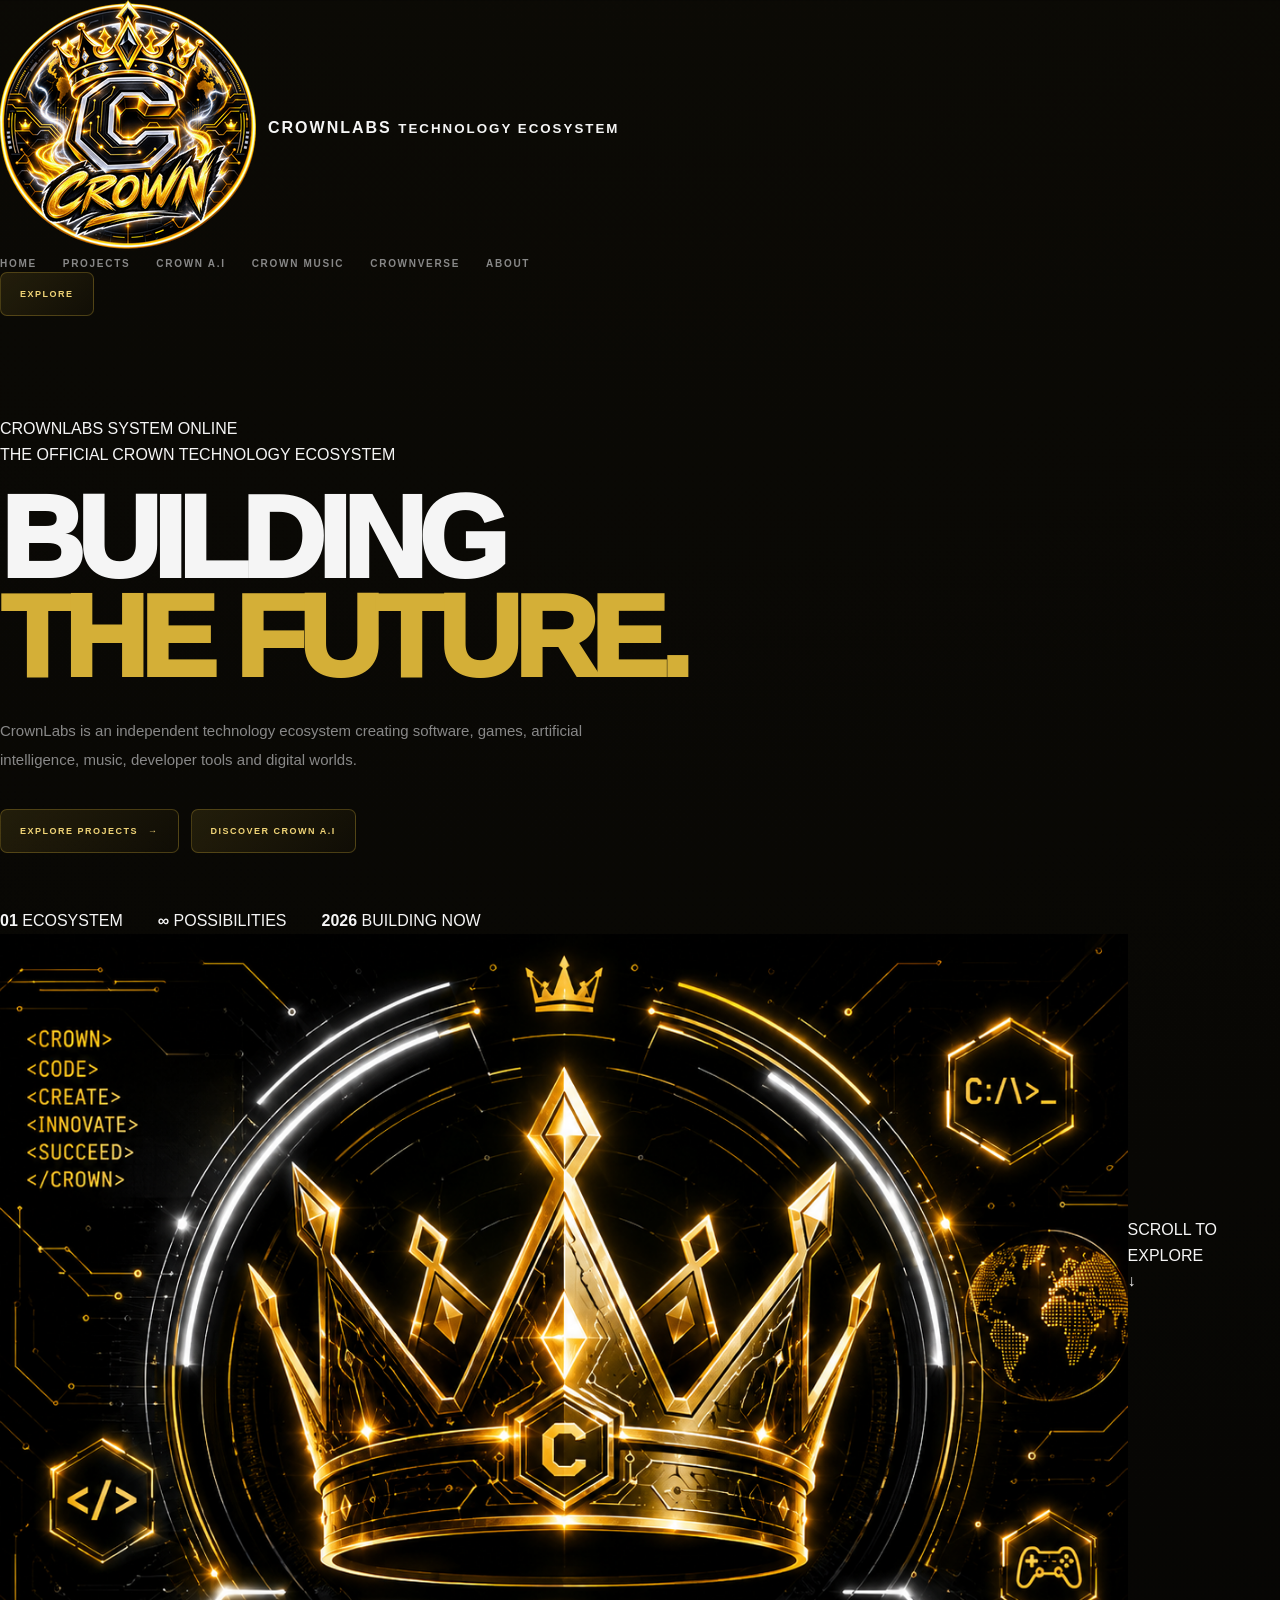
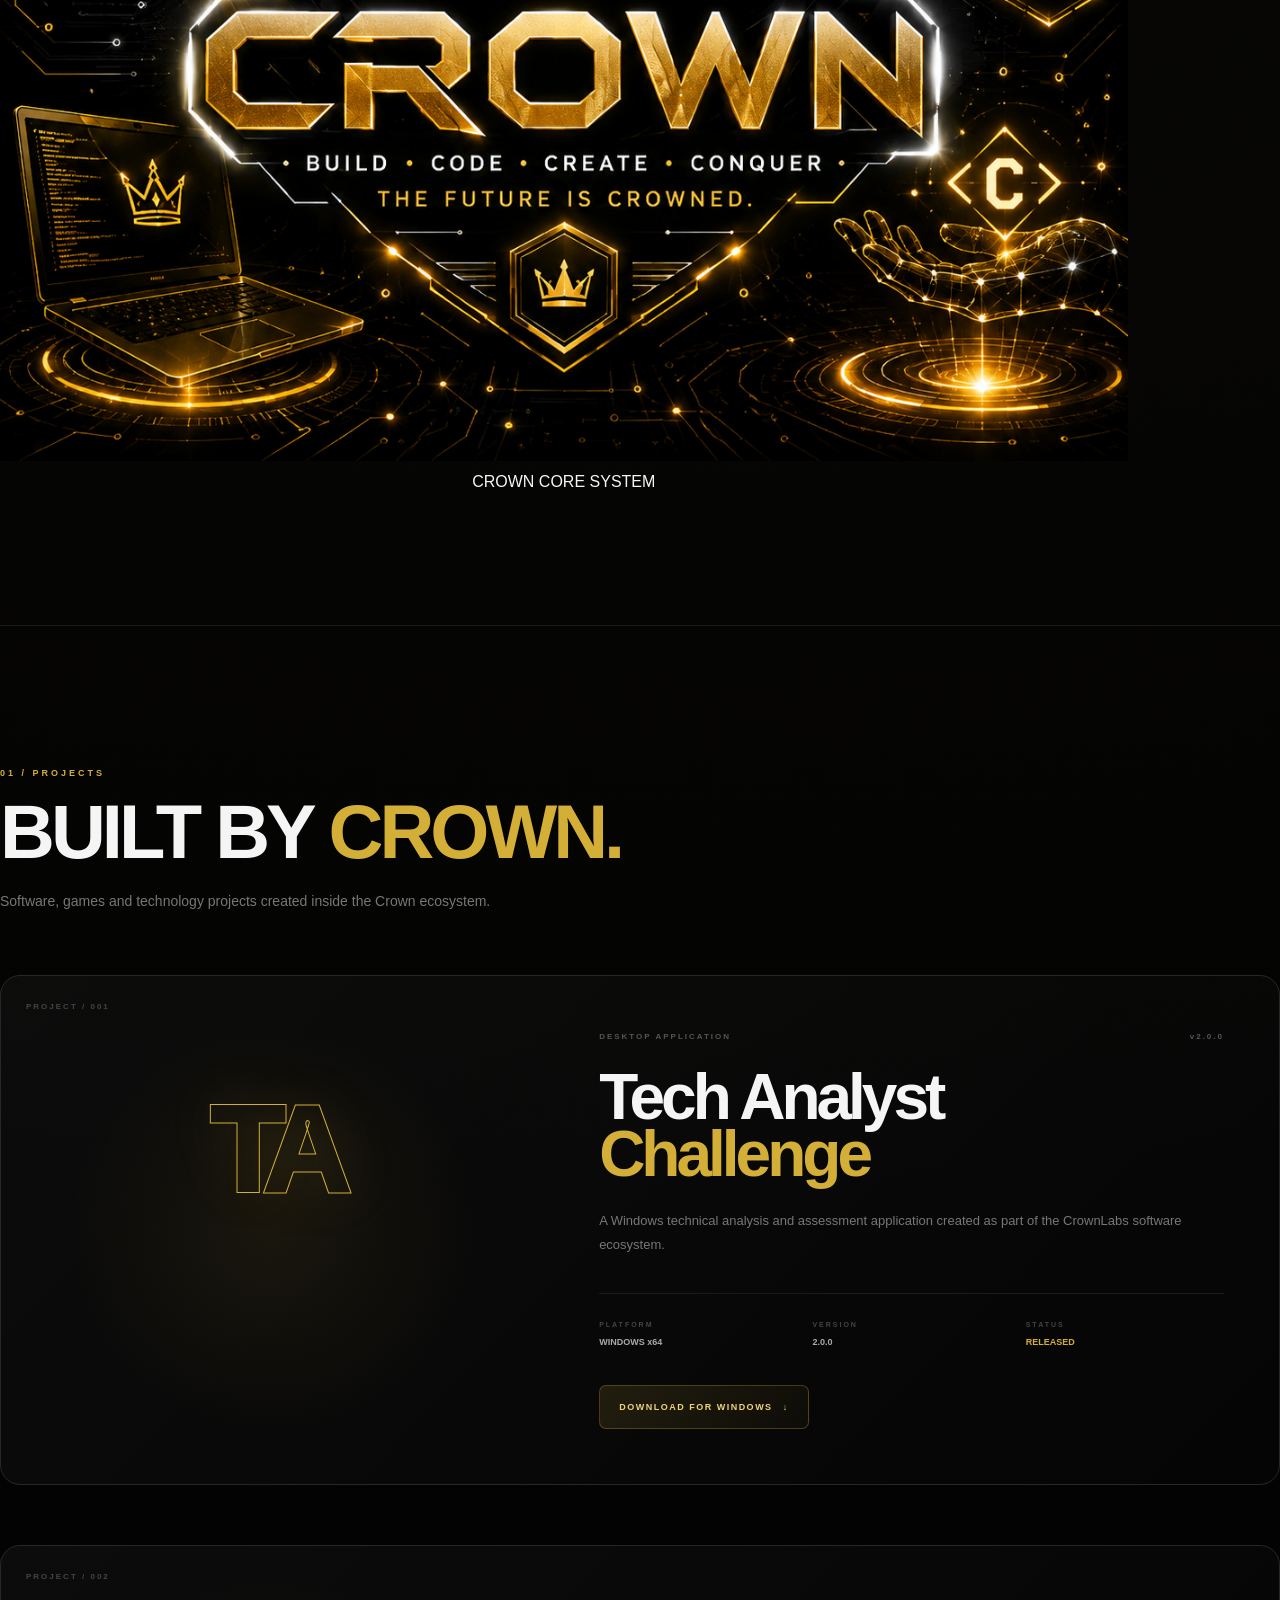
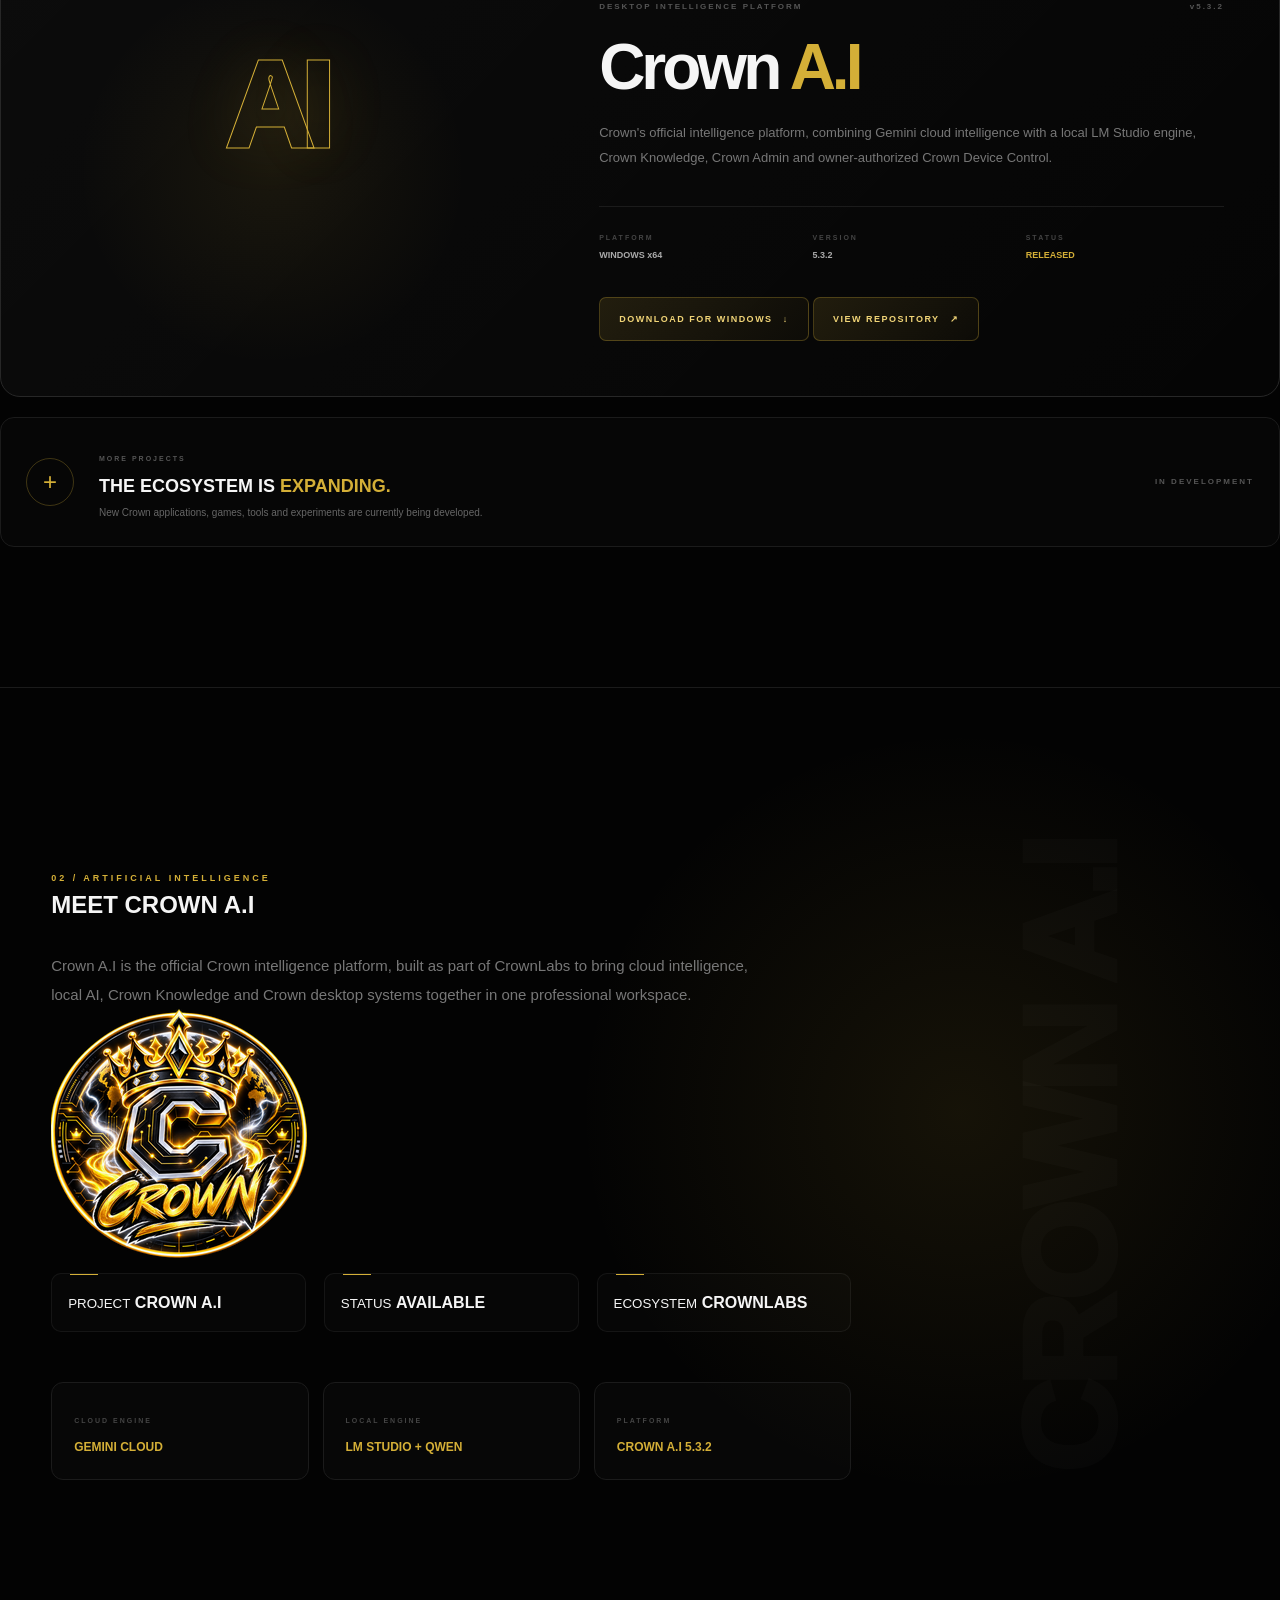
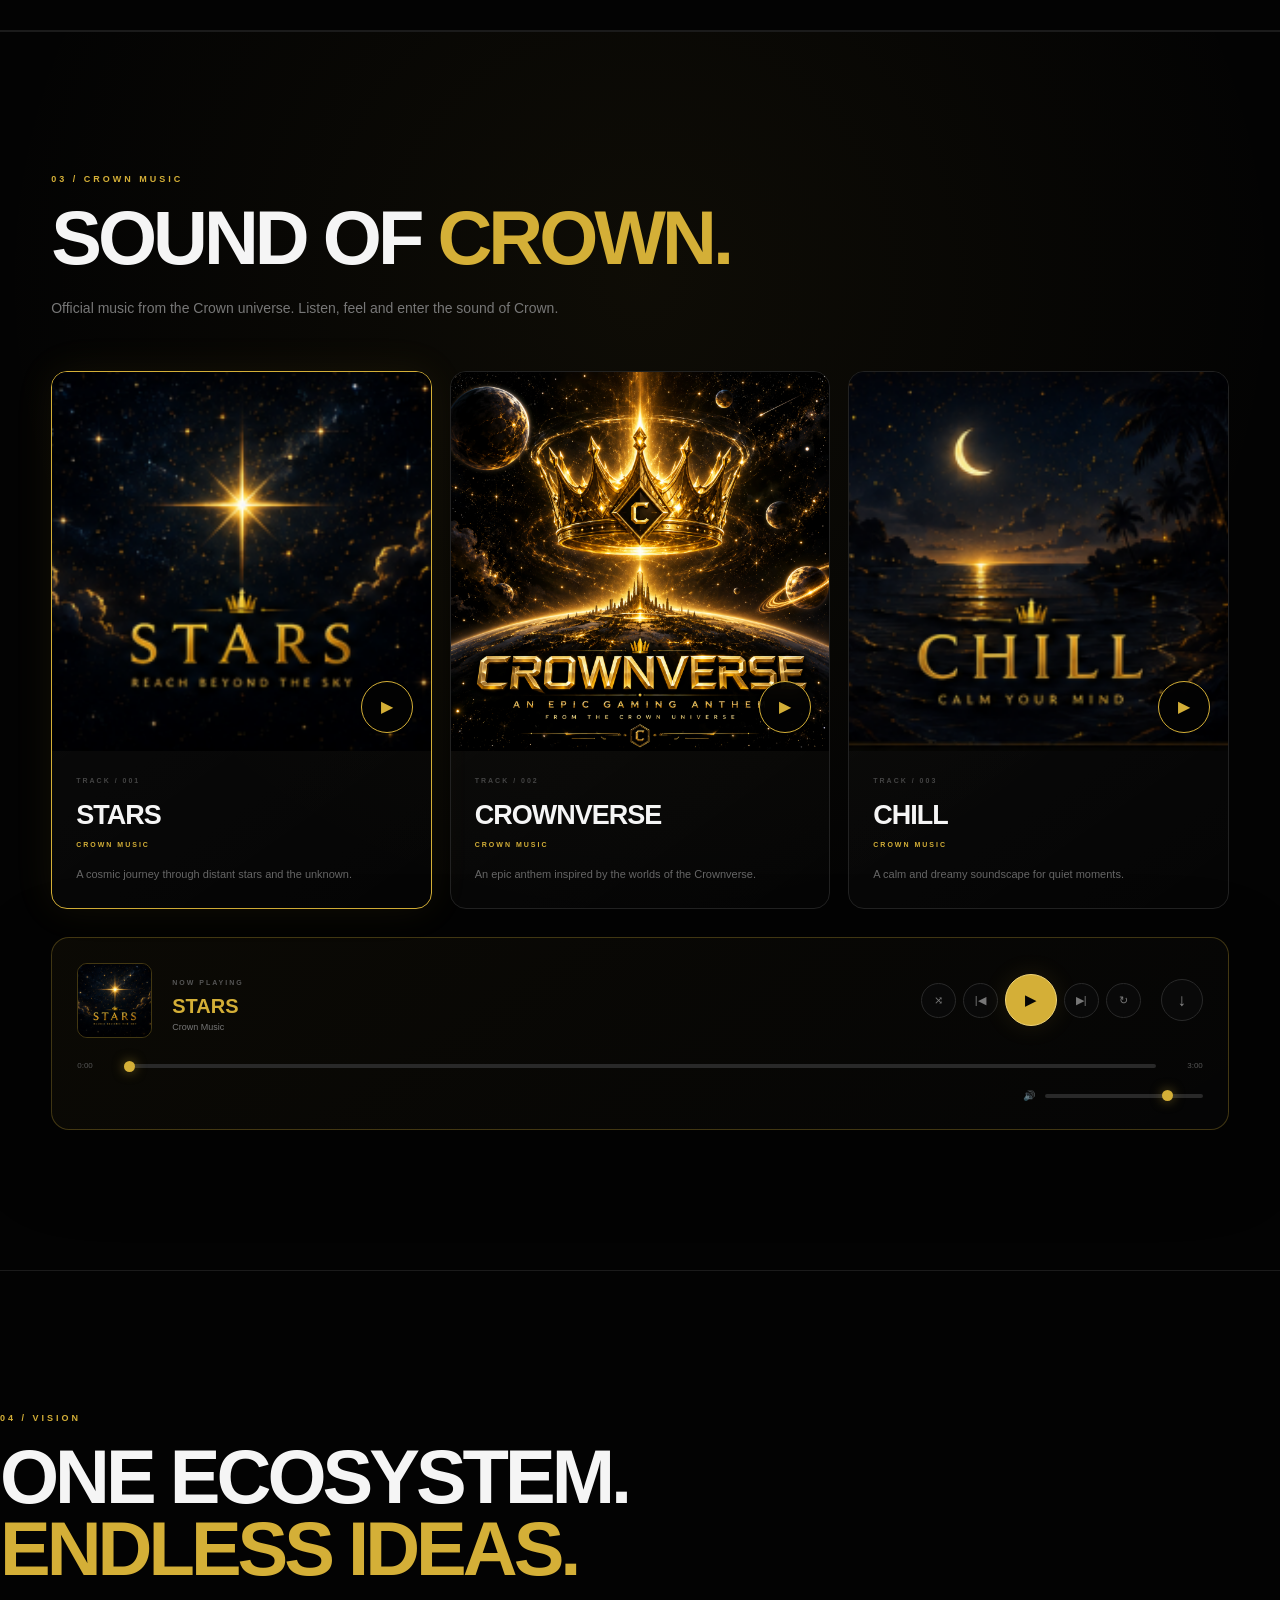
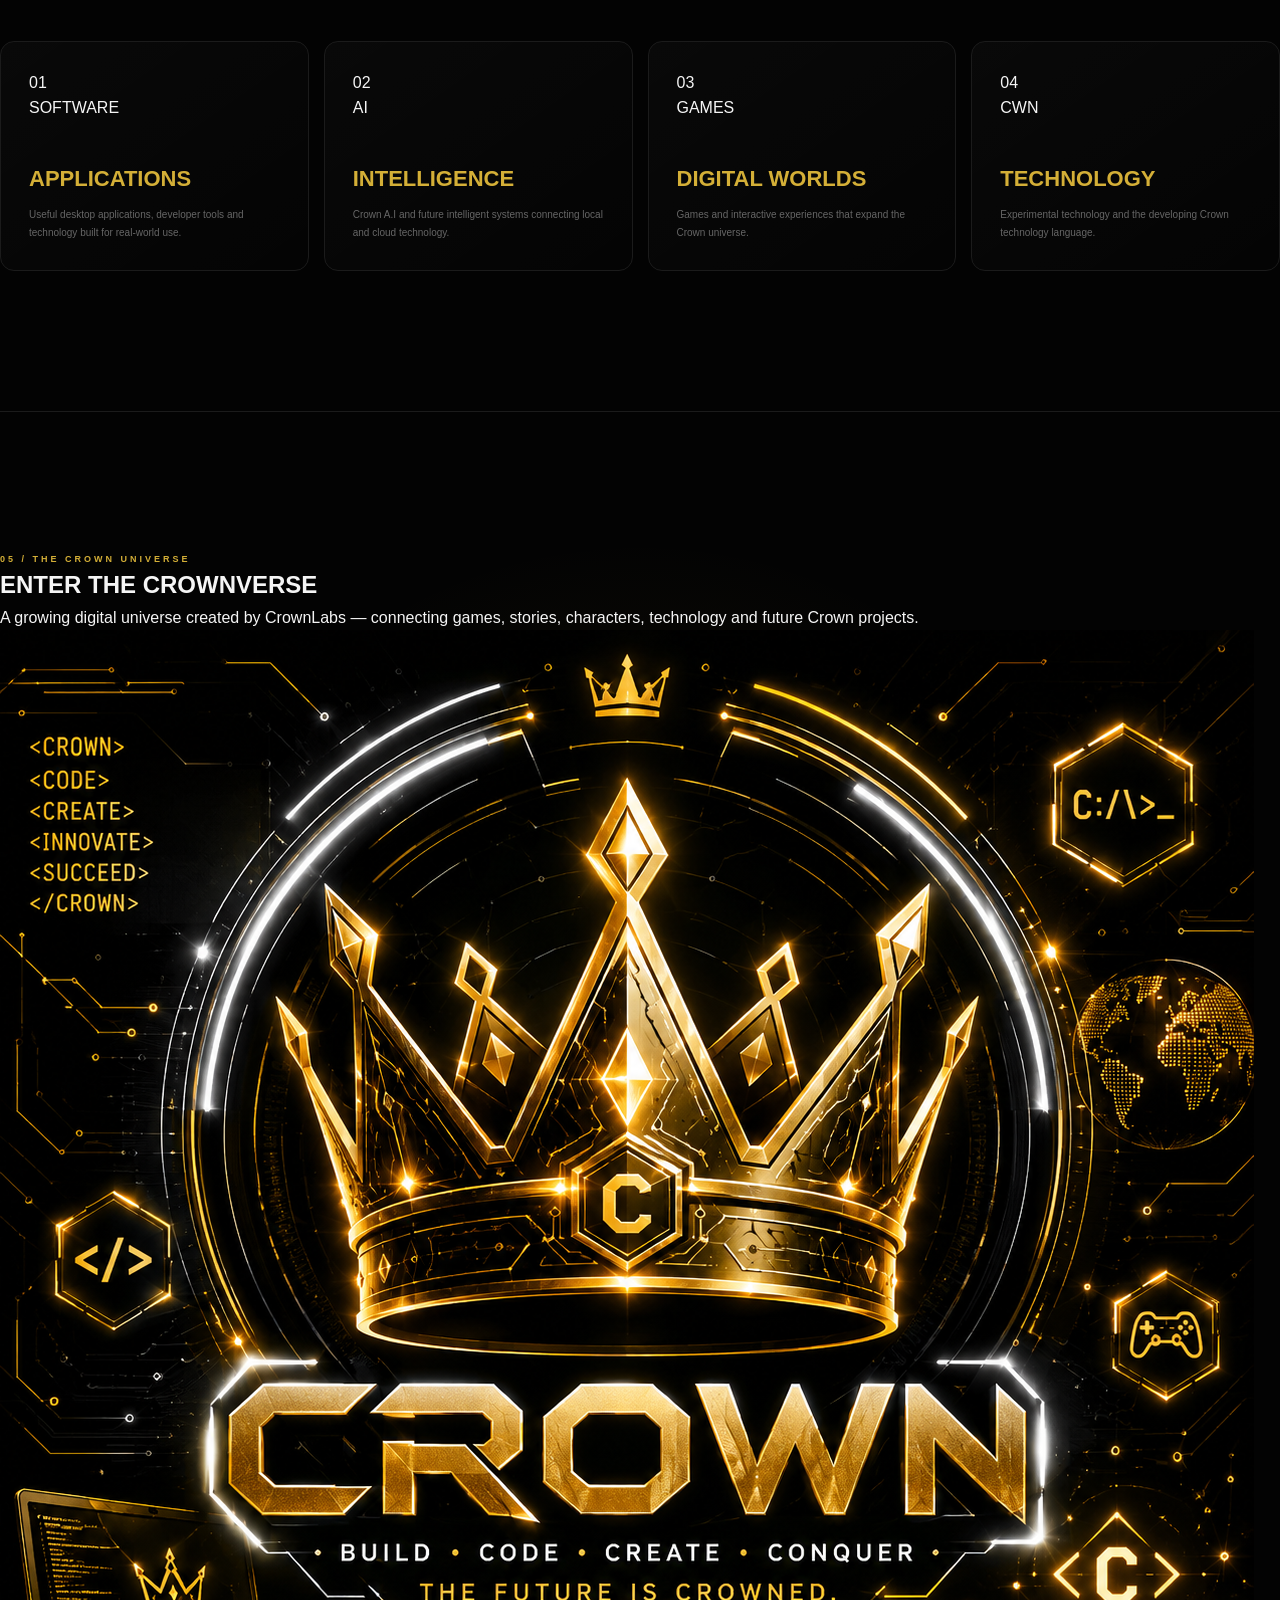
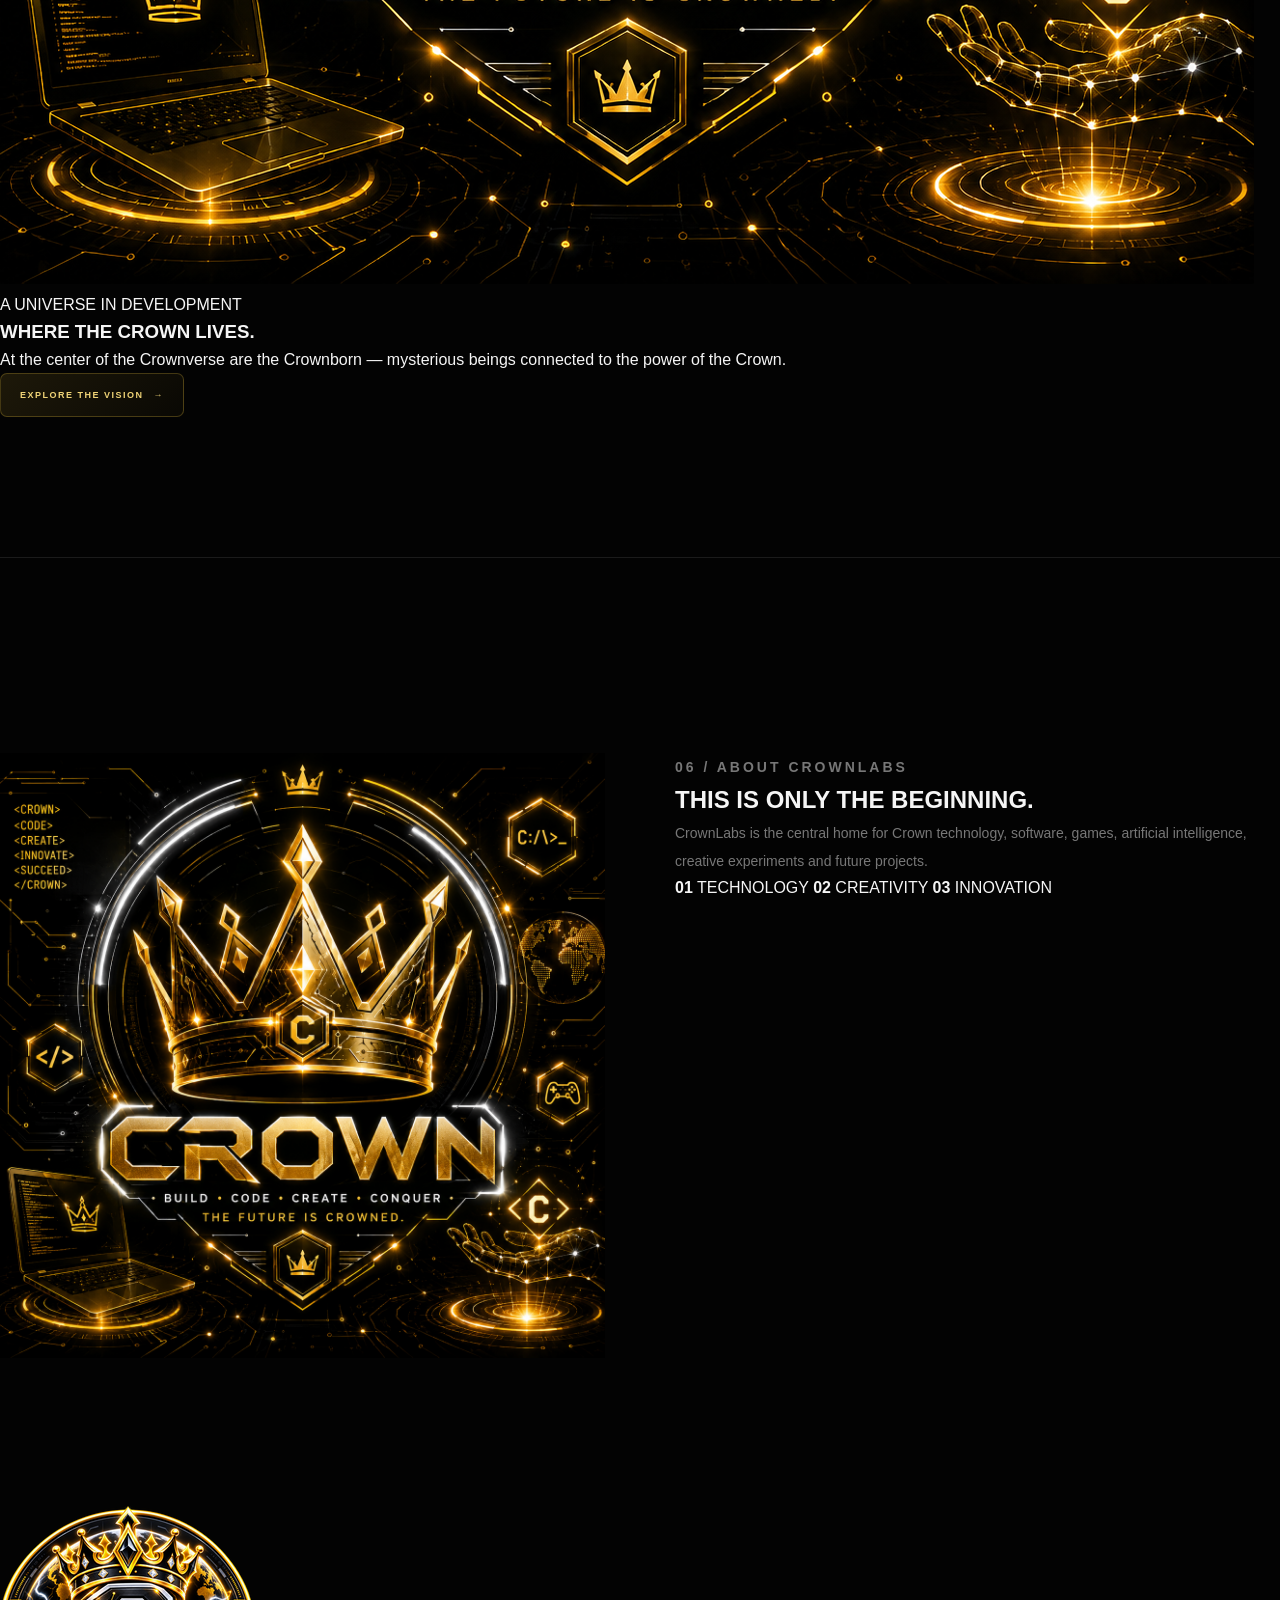
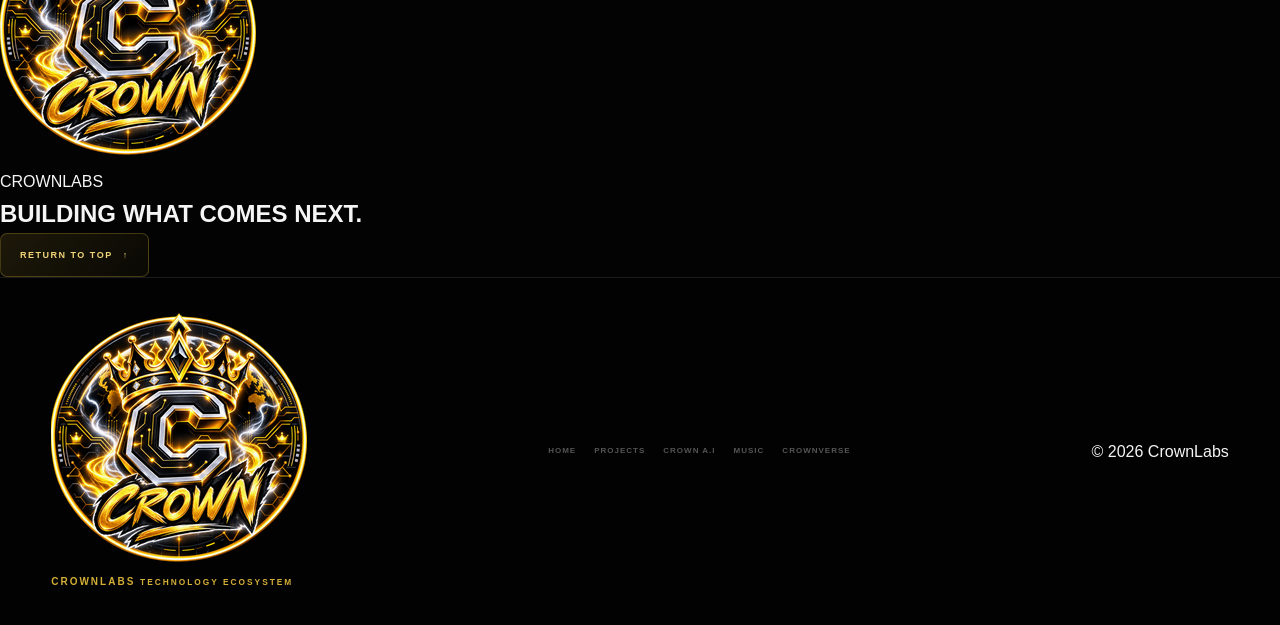
==== commit 4fb7b674: "Refactor project section and update descriptions" ====
--- a/index.html
+++ b/index.html
@@ -418,57 +418,51 @@
             </article>
 
 
+            <article class="featured-project reveal crown-ai-project">
+                <div class="project-visual">
+                    <div class="project-number">PROJECT / 002</div>
+                    <div class="project-lines"></div>
+                    <div class="project-symbol">AI</div>
+                    <div class="project-glow"></div>
+                </div>
+
+                <div class="project-information">
+                    <div class="project-top">
+                        <span>DESKTOP INTELLIGENCE PLATFORM</span>
+                        <span>v5.3.2</span>
+                    </div>
+
+                    <h3>Crown <span>A.I</span></h3>
+
+                    <p>
+                        Crown's official intelligence platform, combining Gemini cloud intelligence with a local LM Studio engine, Crown Knowledge, Crown Admin and owner-authorized Crown Device Control.
+                    </p>
+
+                    <div class="project-specs">
+                        <div><small>PLATFORM</small><strong>WINDOWS x64</strong></div>
+                        <div><small>VERSION</small><strong>5.3.2</strong></div>
+                        <div><small>STATUS</small><strong class="released">RELEASED</strong></div>
+                    </div>
+
+                    <div class="project-actions">
+                        <a class="download-button" href="https://github.com/adedejiabdulmateen15-cmd/Crown-AI/releases/download/v5.3.2/Crown.A.I.Setup.5.3.2.exe">
+                            DOWNLOAD FOR WINDOWS <span>↓</span>
+                        </a>
+                        <a class="nav-button" href="https://github.com/adedejiabdulmateen15-cmd/Crown-AI" target="_blank" rel="noopener noreferrer">
+                            VIEW REPOSITORY <span>↗</span>
+                        </a>
+                    </div>
+                </div>
+            </article>
+
             <div class="upcoming reveal">
-
-                <div class="upcoming-icon">
-                    +
-                </div>
-
+                <div class="upcoming-icon">+</div>
                 <div>
-
-                    <span>
-                        MORE PROJECTS
-                    </span>
-
-                    <h3>
-                        THE ECOSYSTEM IS
-                        <strong>EXPANDING.</strong>
-                    </h3>
-
-                    <p>
-                        New Crown applications, games,
-                        tools and experiments are currently
-                        being developed.
-                    </p>
-
-                </div>
-
-                <div class="upcoming-status">
-                     CROWN A.I v5.3.2 AVAILABLE
-                </div>
-
-<div class="ai-actions">
-
-    <a 
-        href="https://github.com/adedejiabdulmateen15-cmd/Crown-AI/releases/tag/v5.3.2"
-        class="button"
-        target="_blank"
-        rel="noopener"
-    >
-        DOWNLOAD CROWN A.I
-    </a>
-
-    <a 
-        href="https://github.com/adedejiabdulmateen15-cmd/Crown-AI"
-        class="nav-button"
-        target="_blank"
-        rel="noopener"
-    >
-        VIEW A.I REPOSITORY
-    </a>
-
-</div>
-                
+                    <span>MORE PROJECTS</span>
+                    <h3>THE ECOSYSTEM IS <strong>EXPANDING.</strong></h3>
+                    <p>New Crown applications, games, tools and experiments are currently being developed.</p>
+                </div>
+                <div class="upcoming-status">IN DEVELOPMENT</div>
             </div>
 
         </section>
@@ -495,7 +489,7 @@
 
                     <span class="pulse"></span>
 
-                    CURRENTLY IN DEVELOPMENT
+                    CROWN A.I ONLINE
 
                 </div>
 
@@ -518,13 +512,7 @@
 
                 <p class="ai-description">
 
-                    A new intelligence system being developed
-                    as part of the CrownLabs ecosystem.
-
-                    Crown A.I is being designed to bring
-                    intelligent assistance, local AI,
-                    cloud AI and Crown technology together
-                    in one system.
+                    Crown A.I is the official Crown intelligence platform, built as part of CrownLabs to bring cloud intelligence, local AI, Crown Knowledge and Crown desktop systems together in one professional workspace.
 
                 </p>
 
@@ -553,7 +541,7 @@
                         <div>
                             <small>STATUS</small>
                             <strong class="gold">
-                                IN DEVELOPMENT
+                                AVAILABLE
                             </strong>
                         </div>
 
@@ -567,16 +555,10 @@
                 </div>
 
 
-                <div class="coming-soon">
-
-                    <span>
-                        CROWN A.I
-                    </span>
-
-                    <strong>
-                        COMING SOON
-                    </strong>
-
+                <div class="ai-status-grid">
+                    <div class="ai-status-card"><small>CLOUD ENGINE</small><strong>GEMINI CLOUD</strong></div>
+                    <div class="ai-status-card"><small>LOCAL ENGINE</small><strong>LM STUDIO + QWEN</strong></div>
+                    <div class="ai-status-card"><small>PLATFORM</small><strong>CROWN A.I 5.3.2</strong></div>
                 </div>
 
             </div>
--- a/style.css
+++ b/style.css
@@ -2031,3 +2031,432 @@
         display: none;
     }
 }
+
+/* =========================================================
+   CROWN A.I RELEASE UPDATE
+   ========================================================= */
+
+.ai-status-information {
+
+    display: grid;
+
+    grid-template-columns:
+        repeat(3, 1fr);
+
+    gap: 18px;
+
+}
+
+
+.ai-status-information > div {
+
+    position: relative;
+
+    padding: 16px;
+
+    border:
+
+        1px solid
+
+        rgba(255,255,255,.06);
+
+    border-radius: 10px;
+
+    background:
+
+        rgba(255,255,255,.015);
+
+}
+
+
+.ai-status-information > div::before {
+
+    content: "";
+
+    position: absolute;
+
+    top: 0;
+
+    left: 18px;
+
+    width: 28px;
+
+    height: 1px;
+
+    background:
+
+        var(--gold);
+
+}
+
+
+.ai-features {
+
+    display: grid;
+
+    grid-template-columns:
+        repeat(3, 1fr);
+
+    gap: 14px;
+
+    margin-top: 25px;
+
+}
+
+
+.ai-feature {
+
+    display: flex;
+
+    align-items: center;
+
+    gap: 14px;
+
+    padding: 18px;
+
+    border:
+
+        1px solid
+
+        rgba(255,255,255,.07);
+
+    border-radius: 12px;
+
+    background:
+
+        rgba(255,255,255,.015);
+
+    transition:
+
+        transform .3s ease,
+
+        border-color .3s ease,
+
+        background .3s ease;
+
+}
+
+
+.ai-feature:hover {
+
+    transform:
+
+        translateY(-4px);
+
+    border-color:
+
+        var(--gold-border);
+
+    background:
+
+        rgba(212,175,55,.035);
+
+}
+
+
+.ai-feature > span {
+
+    color:
+
+        var(--gold);
+
+    font-size: 9px;
+
+    font-weight: 900;
+
+    letter-spacing: 2px;
+
+}
+
+
+.ai-feature div {
+
+    display: flex;
+
+    flex-direction: column;
+
+    gap: 4px;
+
+}
+
+
+.ai-feature strong {
+
+    color:
+
+        var(--white);
+
+    font-size: 11px;
+
+    letter-spacing: 1px;
+
+}
+
+
+.ai-feature small {
+
+    color:
+
+        #666;
+
+    font-size: 7px;
+
+    font-weight: 800;
+
+    letter-spacing: 1.5px;
+
+}
+
+
+.ai-actions {
+
+    display: flex;
+
+    flex-wrap: wrap;
+
+    gap: 14px;
+
+    margin-top: 30px;
+
+}
+
+
+.ai-release-info {
+
+    display: flex;
+
+    align-items: center;
+
+    gap: 10px;
+
+    margin-top: 28px;
+
+    color:
+
+        #666;
+
+    font-size: 8px;
+
+    font-weight: 900;
+
+    letter-spacing: 2px;
+
+}
+
+
+.ai-release-info .status-dot {
+
+    width: 7px;
+
+    height: 7px;
+
+    flex-shrink: 0;
+
+}
+
+
+@media (max-width: 900px) {
+
+    .ai-status-information {
+
+        grid-template-columns:
+            repeat(2, 1fr);
+
+    }
+
+
+    .ai-features {
+
+        grid-template-columns:
+            1fr;
+
+    }
+
+}
+
+
+@media (max-width: 600px) {
+
+    .ai-status-information {
+
+        grid-template-columns:
+            1fr;
+
+    }
+
+
+    .ai-actions {
+
+        flex-direction:
+            column;
+
+    }
+
+
+    .ai-actions .button {
+
+        width: 100%;
+
+        justify-content:
+            center;
+
+    }
+
+}
+
+/* =========================================================
+   CROWN A.I ACTION BUTTONS
+   ========================================================= */
+
+.ai-actions {
+
+    display: flex;
+
+    flex-wrap: wrap;
+
+    gap: 14px;
+
+    margin-top: 28px;
+
+}
+
+
+/* DOWNLOAD BUTTON */
+
+.ai-actions .button {
+
+    display: inline-flex;
+
+    align-items: center;
+
+    justify-content: center;
+
+    min-width: 210px;
+
+    padding: 15px 24px;
+
+    border: 1px solid var(--gold);
+
+    border-radius: 10px;
+
+    background:
+        linear-gradient(
+            135deg,
+            var(--gold),
+            var(--gold-light)
+        );
+
+    color: #050505;
+
+    font-size: 10px;
+
+    font-weight: 900;
+
+    letter-spacing: 1.5px;
+
+    text-decoration: none;
+
+    transition:
+        transform .25s ease,
+        box-shadow .25s ease,
+        filter .25s ease;
+
+}
+
+
+.ai-actions .button:hover {
+
+    transform:
+        translateY(-4px);
+
+    filter:
+        brightness(1.08);
+
+    box-shadow:
+        0 15px 35px
+        rgba(212,175,55,.25);
+
+}
+
+
+/* REPOSITORY BUTTON */
+
+.ai-actions .nav-button {
+
+    display: inline-flex;
+
+    align-items: center;
+
+    justify-content: center;
+
+    min-width: 210px;
+
+    padding: 15px 24px;
+
+    border:
+        1px solid
+        var(--gold-border);
+
+    border-radius: 10px;
+
+    background:
+        rgba(255,255,255,.025);
+
+    color: var(--white);
+
+    font-size: 10px;
+
+    font-weight: 900;
+
+    letter-spacing: 1.5px;
+
+    text-decoration: none;
+
+    transition:
+        transform .25s ease,
+        border-color .25s ease,
+        color .25s ease,
+        background .25s ease;
+
+}
+
+
+.ai-actions .nav-button:hover {
+
+    transform:
+        translateY(-4px);
+
+    border-color:
+        var(--gold);
+
+    background:
+        rgba(212,175,55,.06);
+
+    color:
+        var(--gold);
+
+}
+
+
+/* MOBILE */
+
+@media (max-width: 600px) {
+
+    .ai-actions {
+
+        flex-direction: column;
+
+    }
+
+
+    .ai-actions .button,
+
+    .ai-actions .nav-button {
+
+        width: 100%;
+
+        min-width: 0;
+
+    }
+
+}
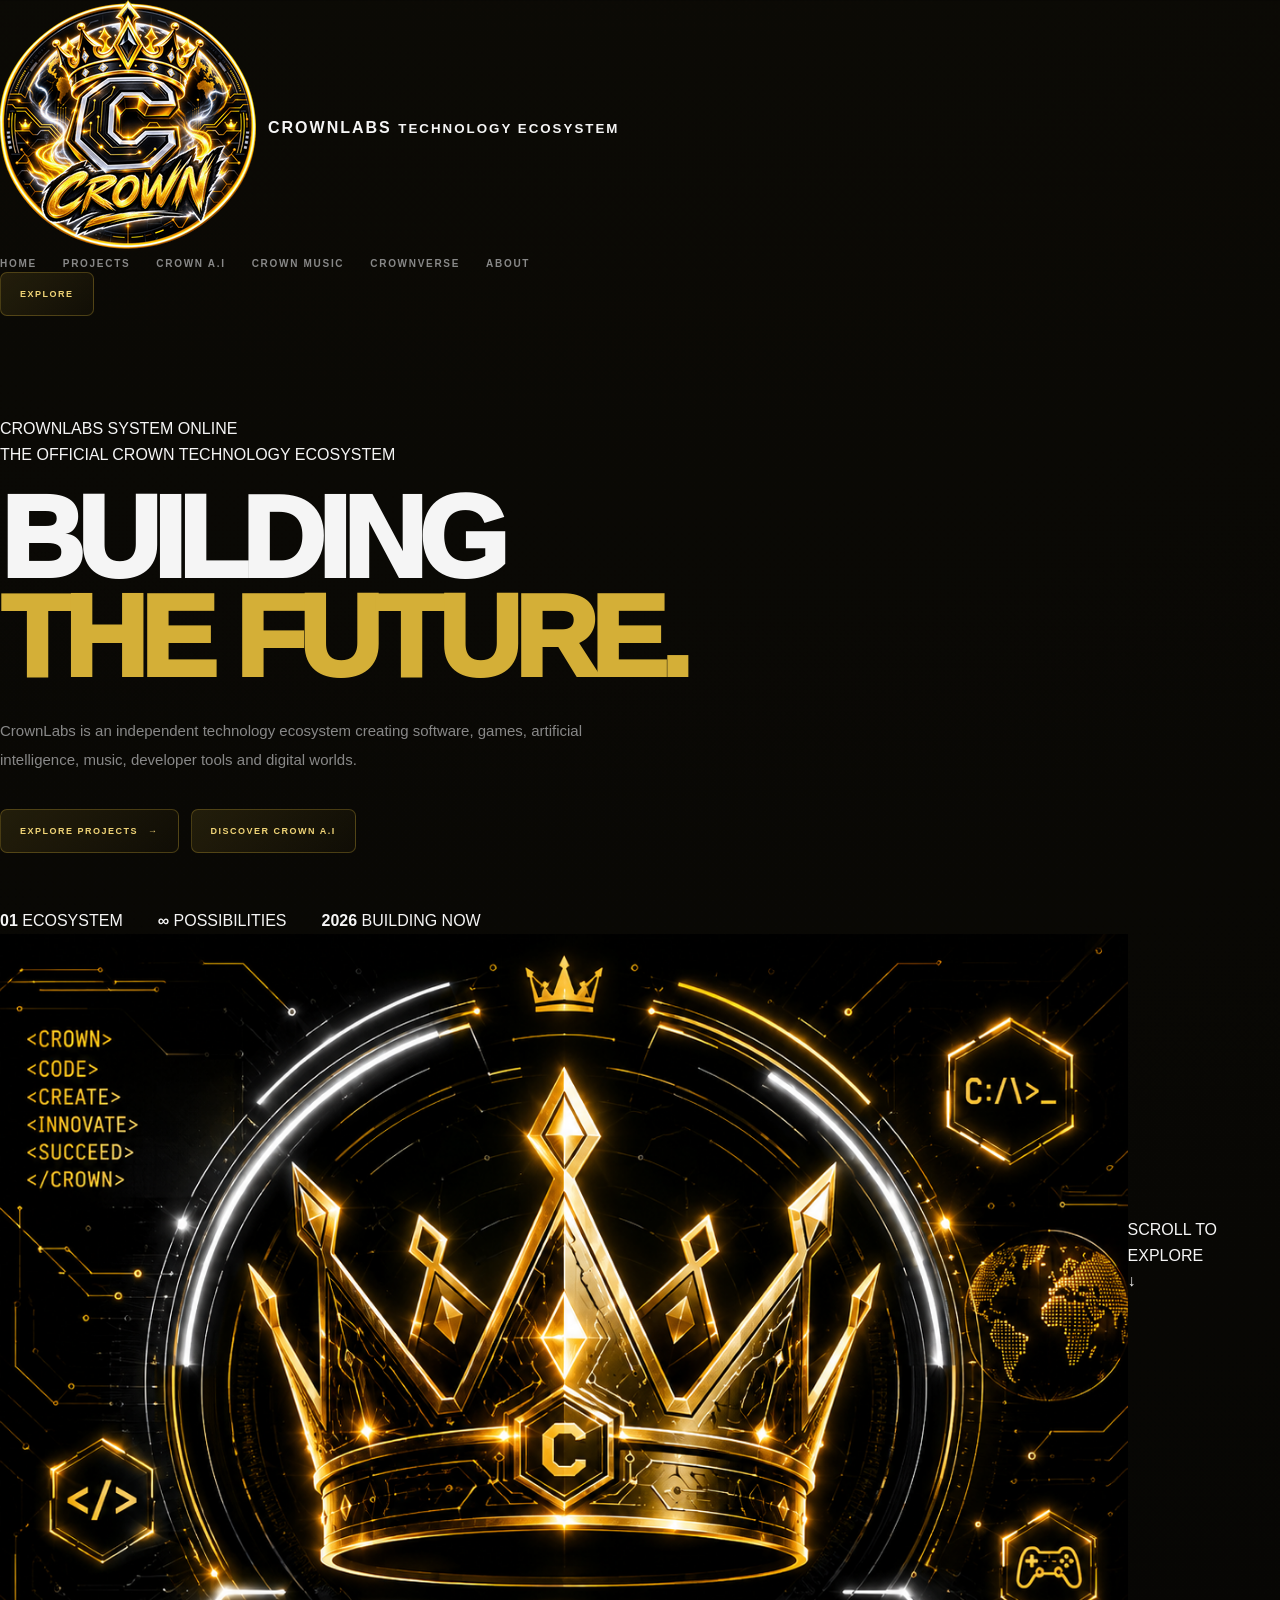
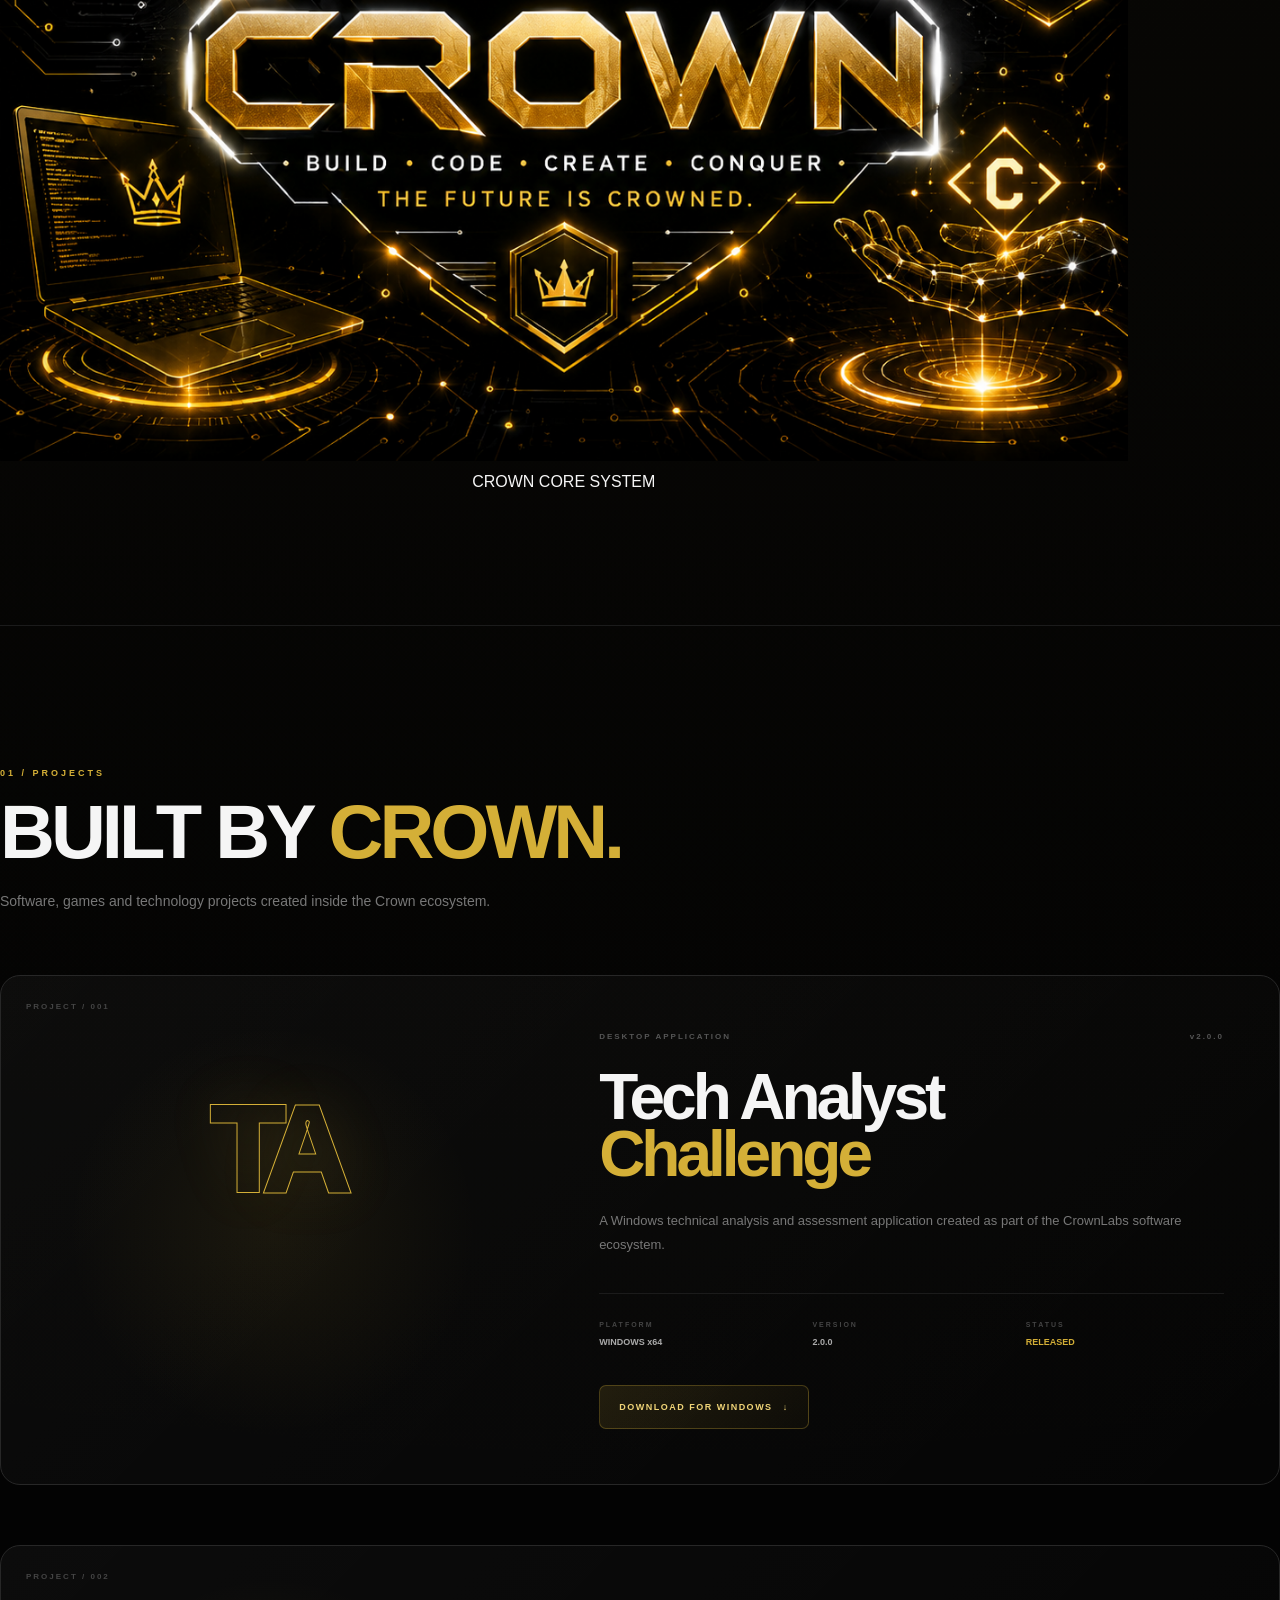
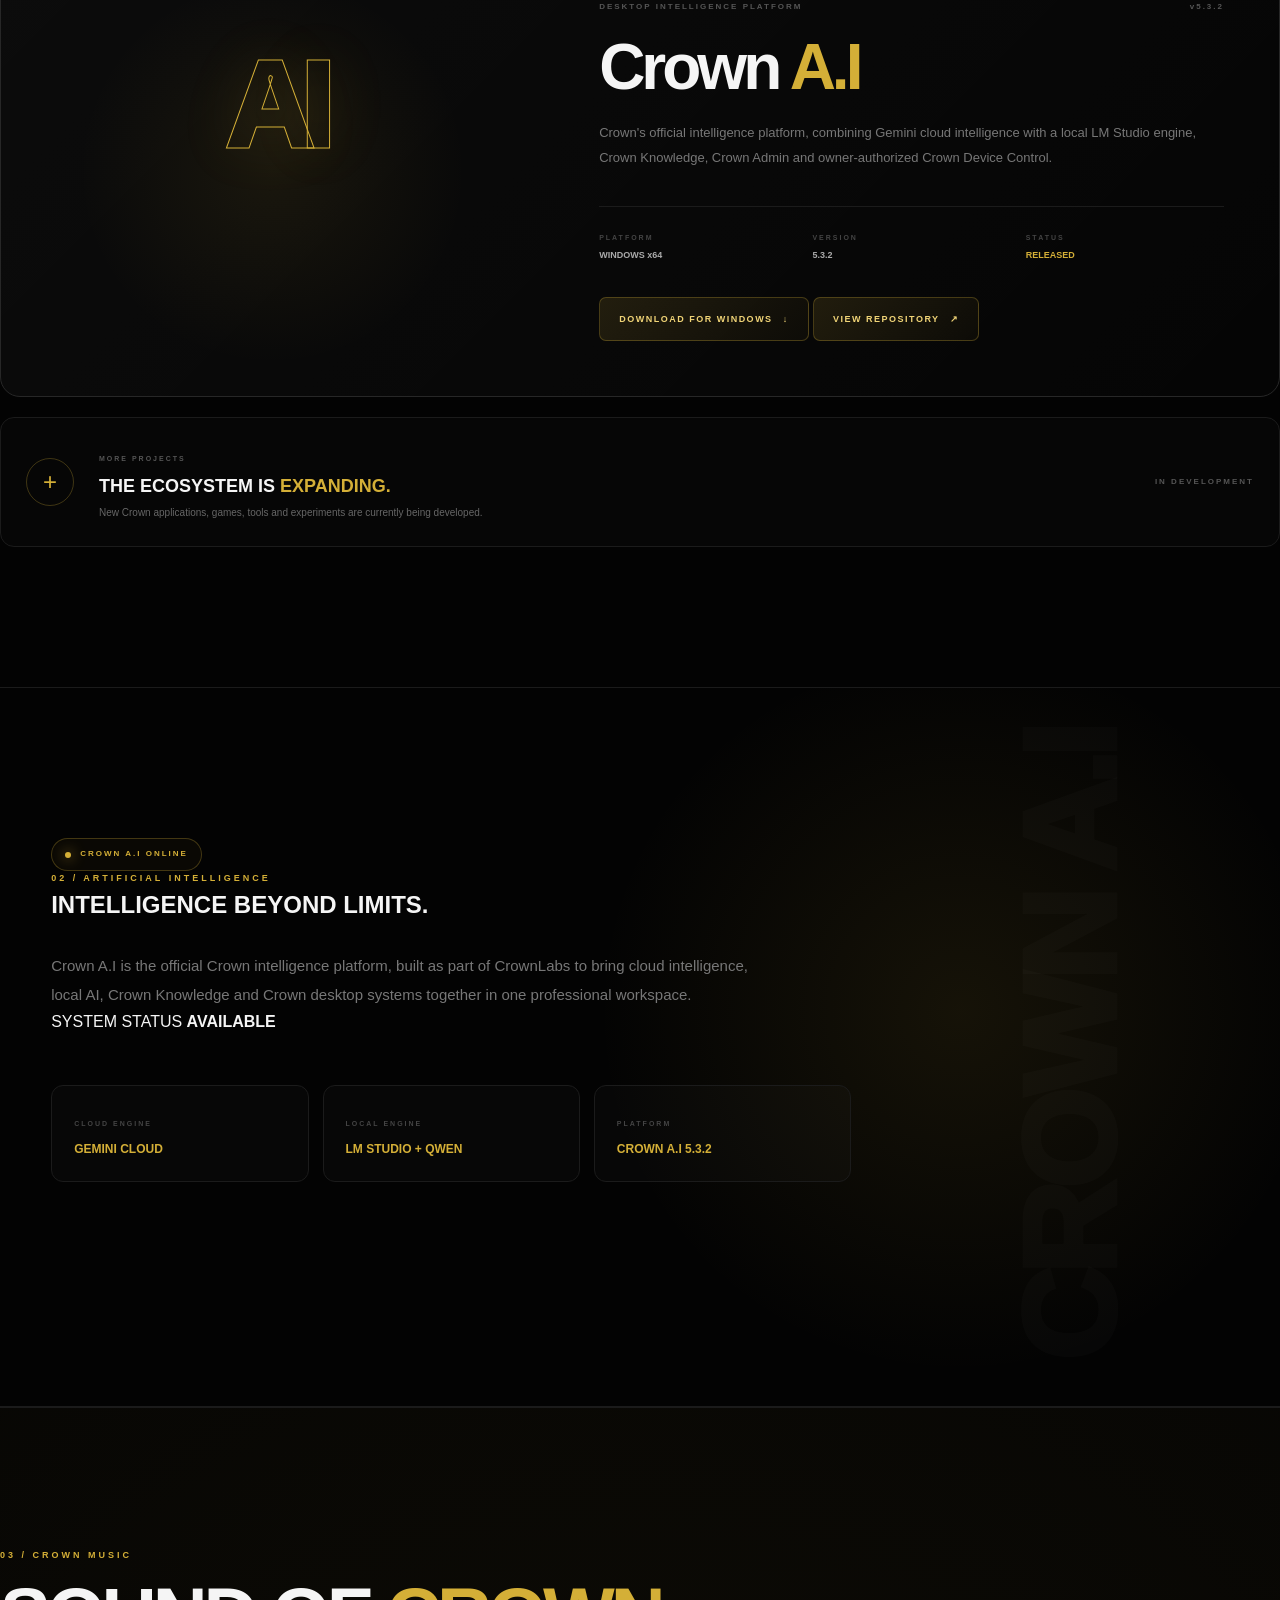
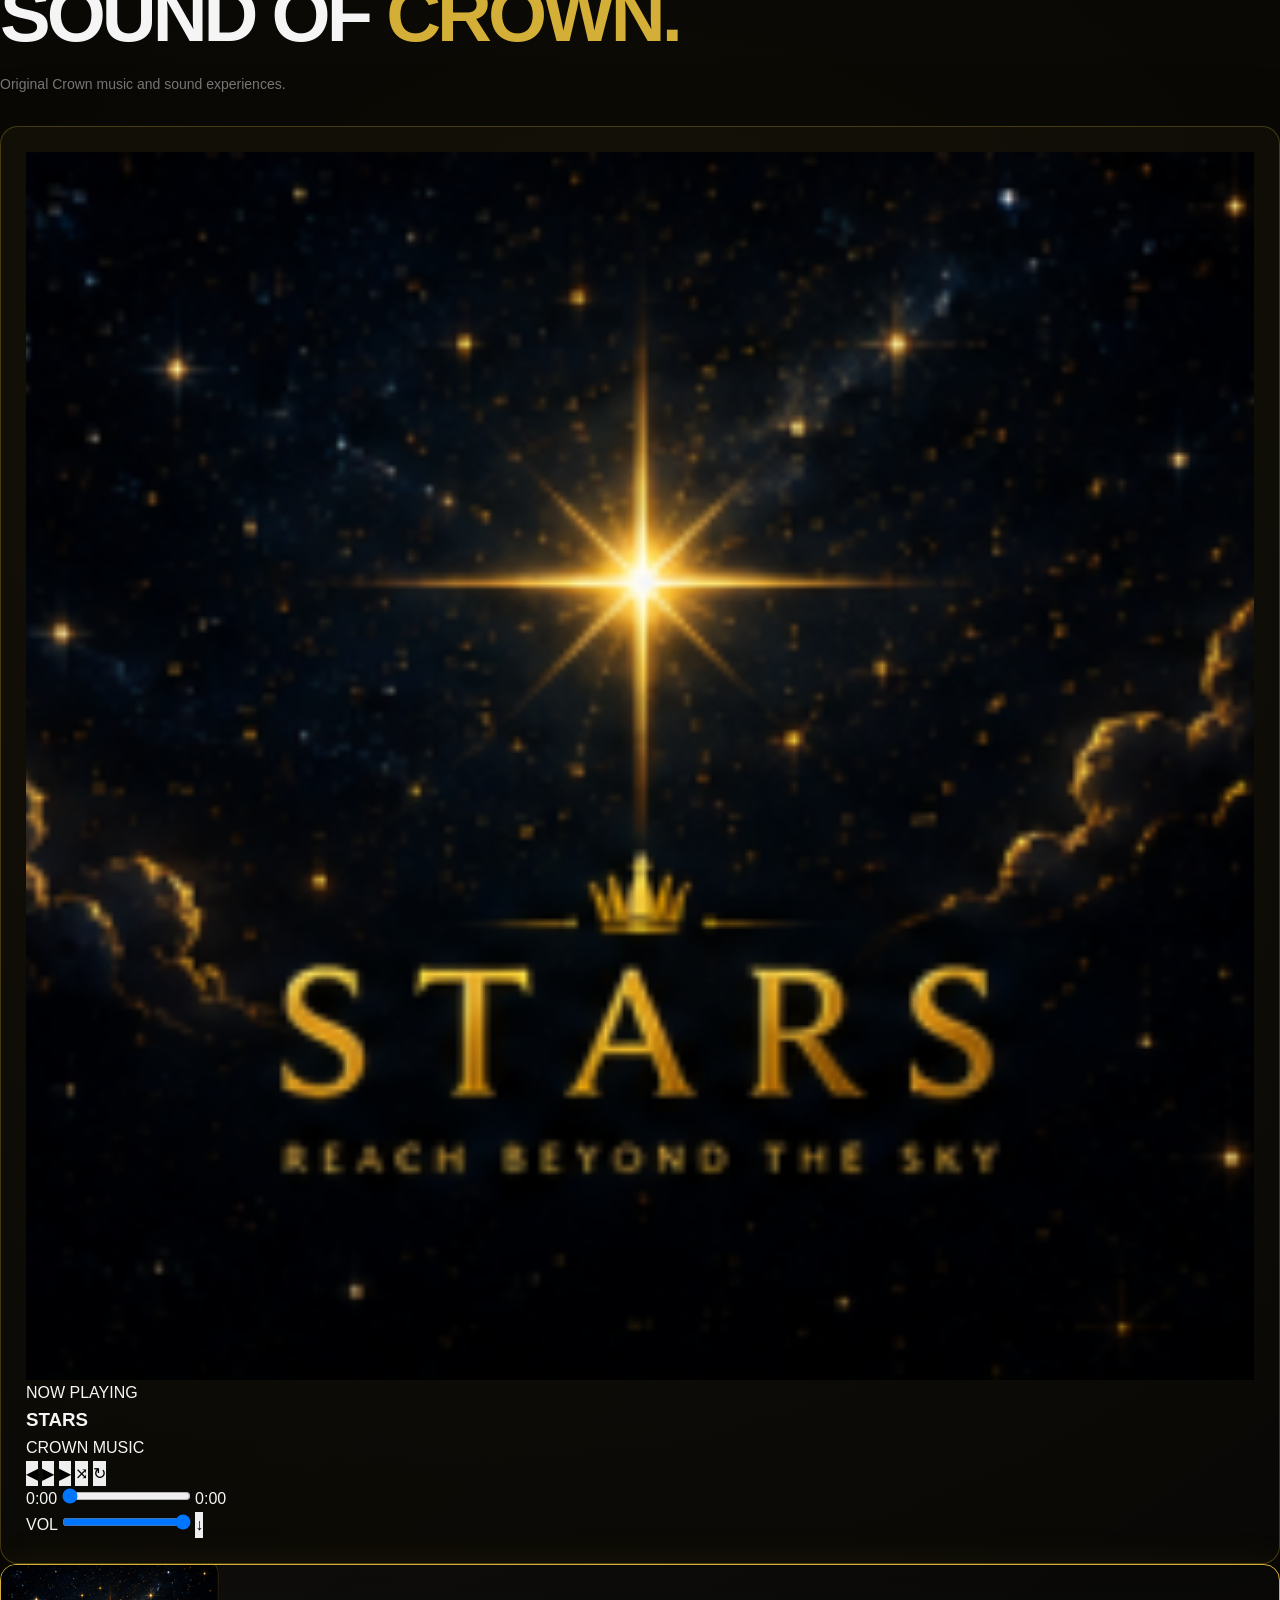
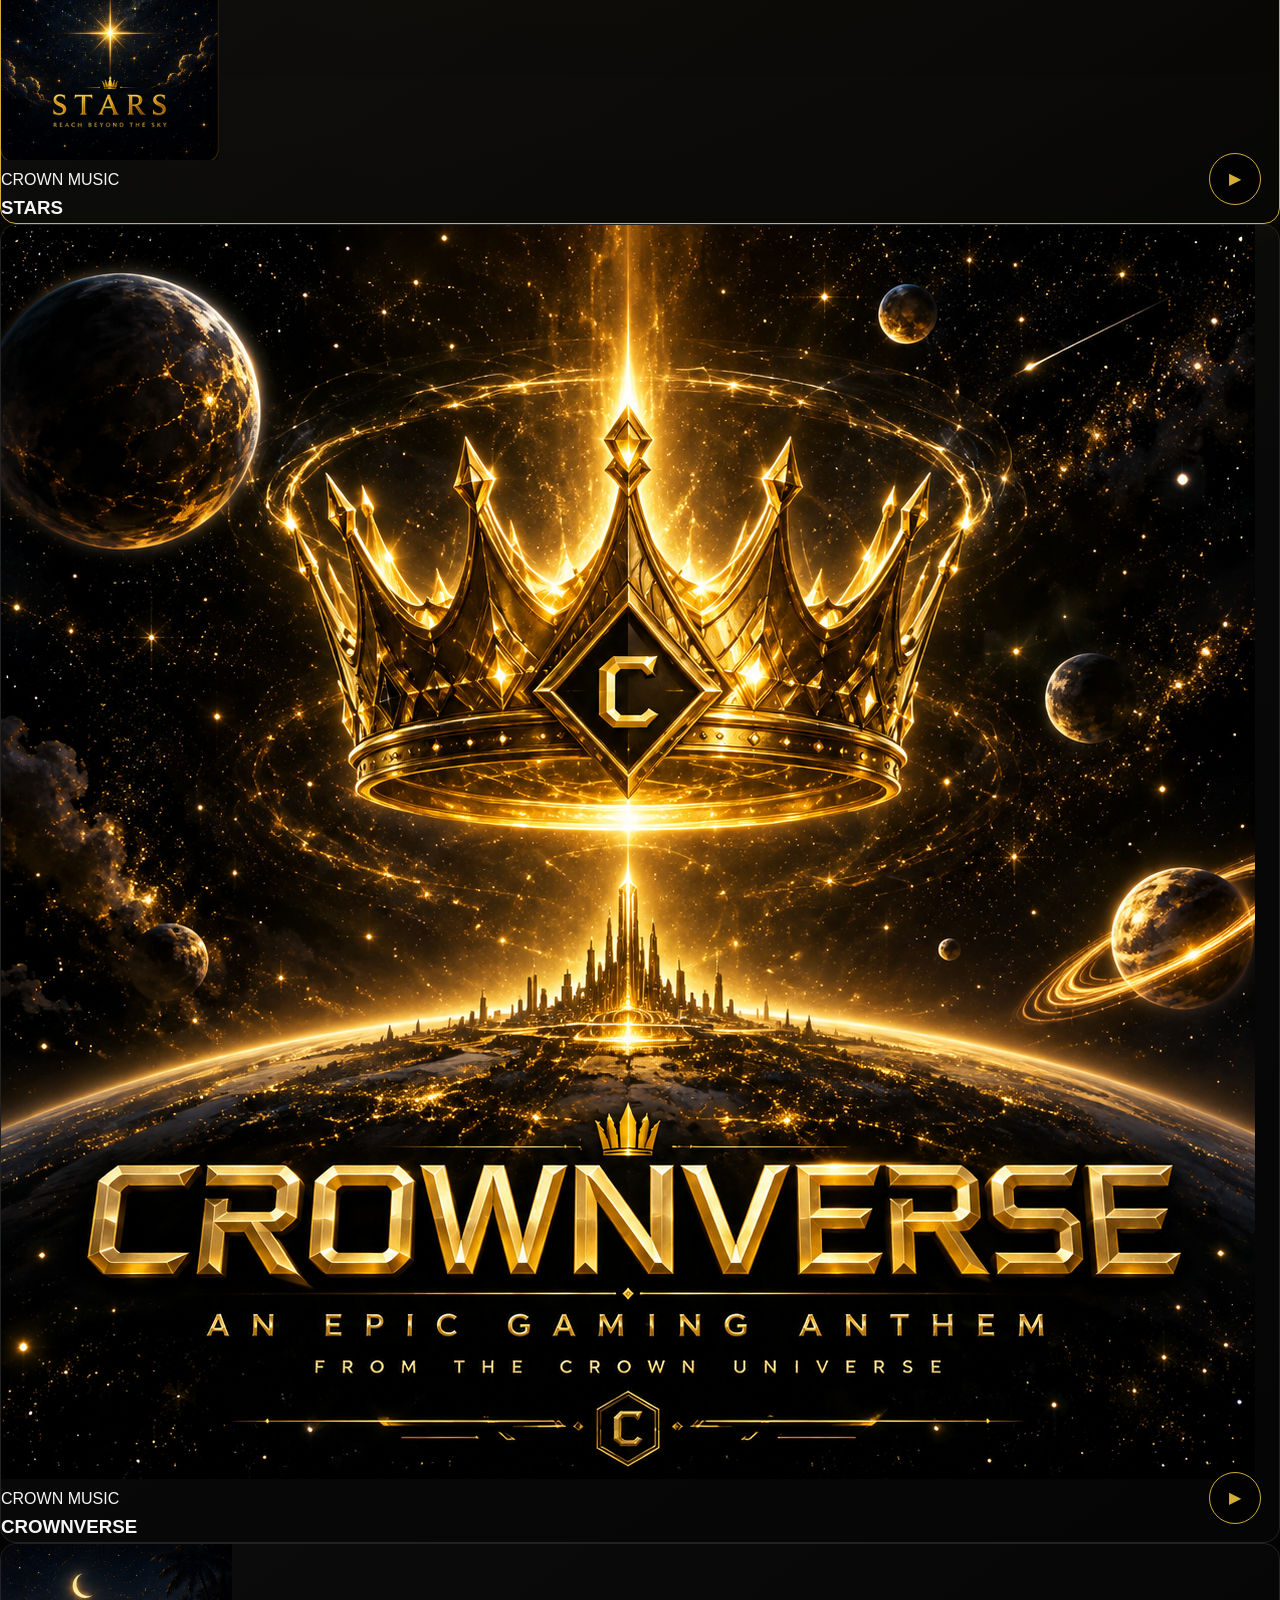
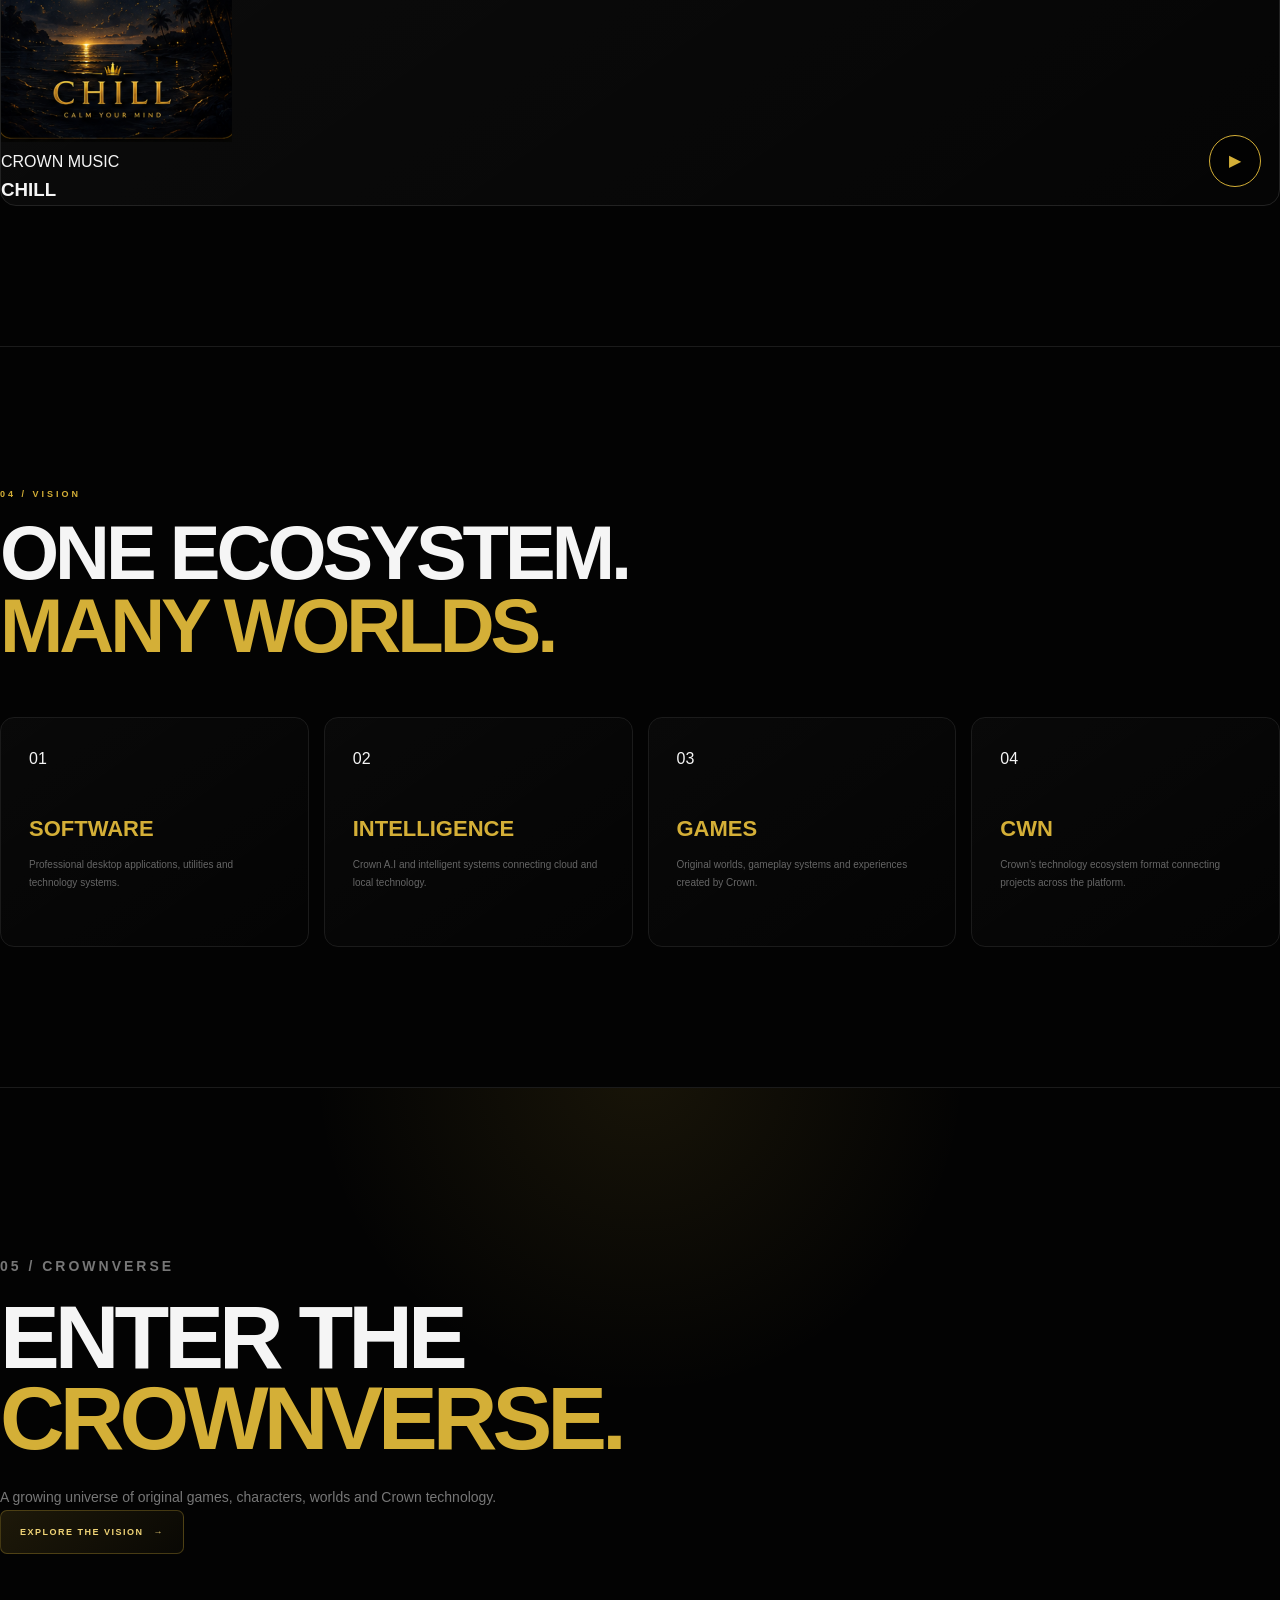
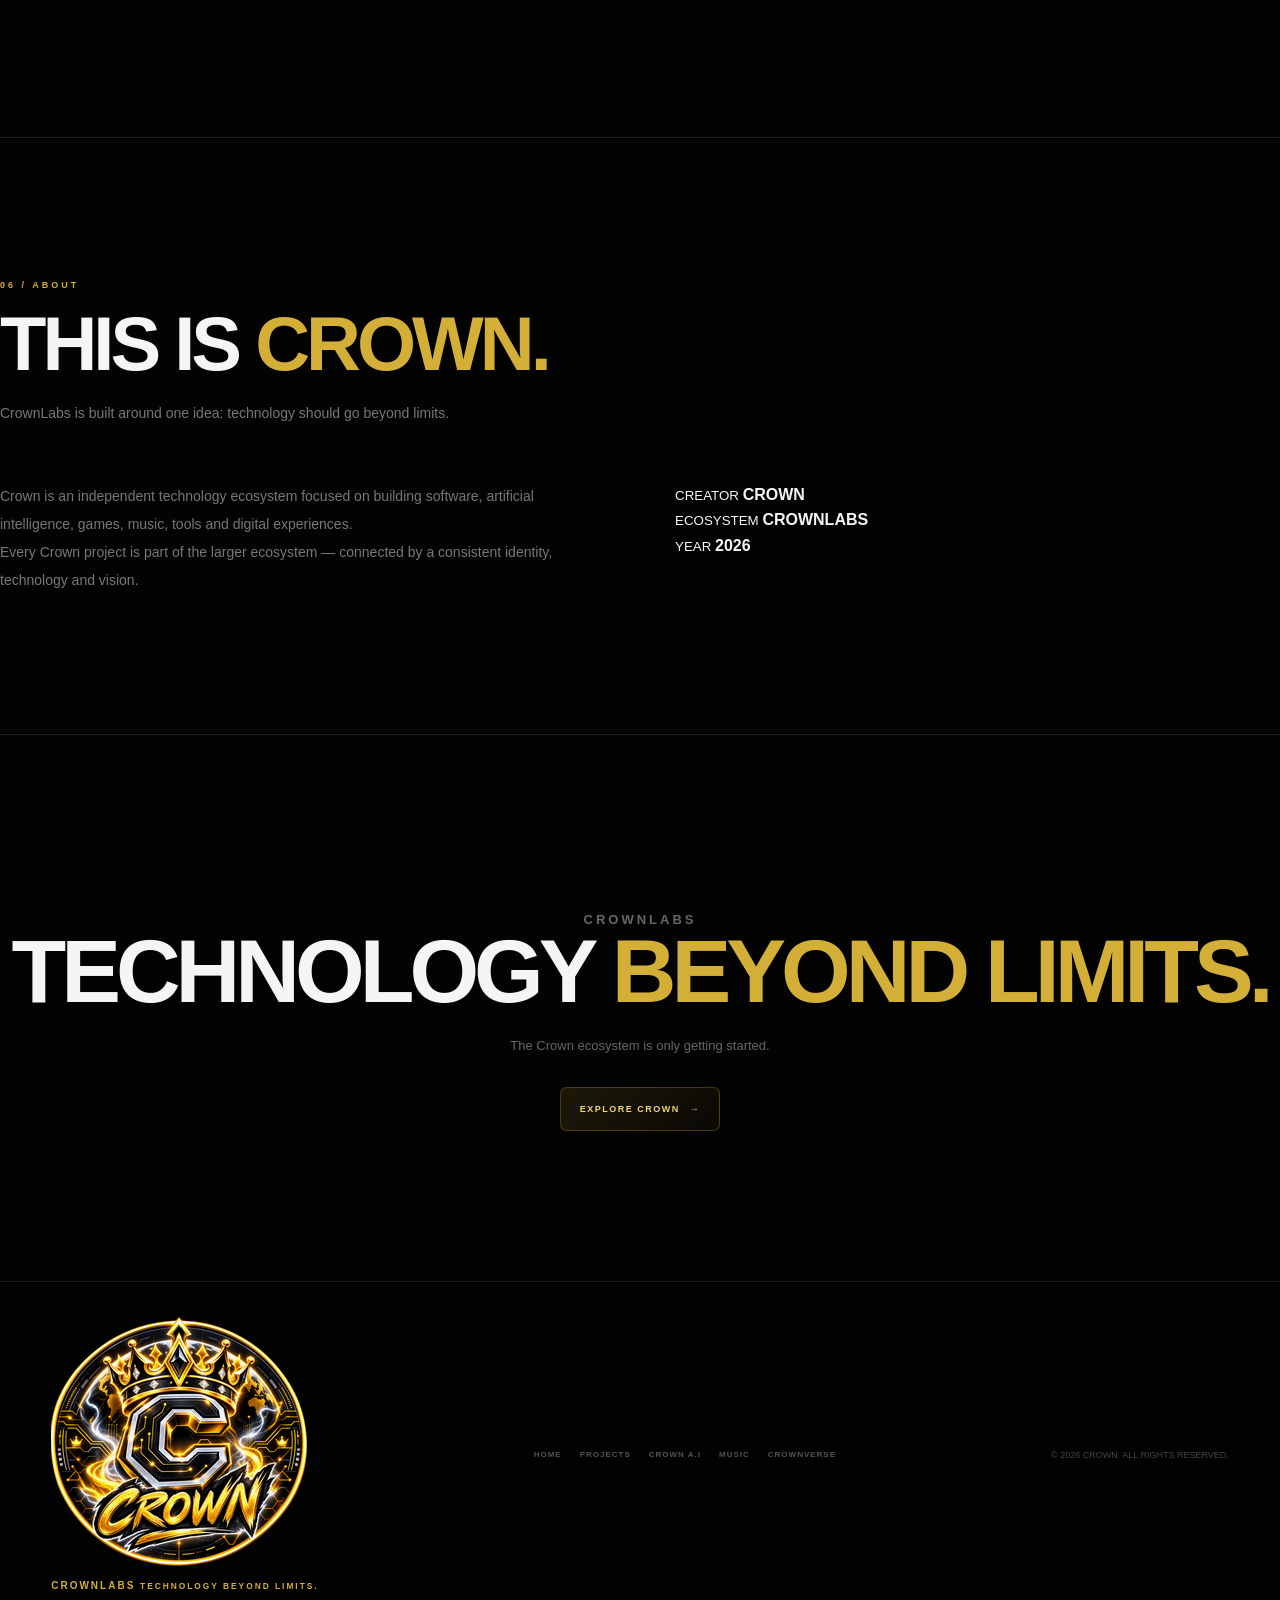
==== commit a05a4883: "Update html" ====
--- a/index.html
+++ b/index.html
@@ -4,7 +4,10 @@
 <head>
     <meta charset="UTF-8">
 
-    <meta name="viewport" content="width=device-width, initial-scale=1.0">
+    <meta
+        name="viewport"
+        content="width=device-width, initial-scale=1.0"
+    >
 
     <title>CrownLabs — Technology Beyond Limits</title>
 
@@ -18,16 +21,25 @@
         content="CrownLabs, Crown, Crown A.I, Crown Music, Crownverse, CWN, Tech Analyst Challenge"
     >
 
-    <meta name="author" content="CrownLabs">
-
-    <meta name="robots" content="index, follow">
+    <meta
+        name="author"
+        content="CrownLabs"
+    >
+
+    <meta
+        name="robots"
+        content="index, follow"
+    >
 
     <link
         rel="canonical"
         href="https://adedejiabdulmateen15-cmd.github.io/Crown-Website/"
     >
 
-    <meta property="og:type" content="website">
+    <meta
+        property="og:type"
+        content="website"
+    >
 
     <meta
         property="og:title"
@@ -44,9 +56,16 @@
         content="https://adedejiabdulmateen15-cmd.github.io/Crown-Website/crown-logo.png"
     >
 
-    <link rel="icon" type="image/x-icon" href="crown.ico">
-
-    <link rel="stylesheet" href="style.css">
+    <link
+        rel="icon"
+        type="image/x-icon"
+        href="crown.ico"
+    >
+
+    <link
+        rel="stylesheet"
+        href="style.css"
+    >
 </head>
 
 
@@ -59,7 +78,10 @@
     <div id="loader">
 
         <div class="loader-crown">
-            <img src="crown.ico" alt="CrownLabs">
+            <img
+                src="crown.ico"
+                alt="CrownLabs"
+            >
         </div>
 
         <div class="loader-name">
@@ -99,7 +121,10 @@
 
         <div class="nav-container">
 
-            <a href="#home" class="brand">
+            <a
+                href="#home"
+                class="brand"
+            >
 
                 <img
                     src="crown.ico"
@@ -107,8 +132,13 @@
                 >
 
                 <div>
-                    <strong>CROWN<span>LABS</span></strong>
-                    <small>TECHNOLOGY ECOSYSTEM</small>
+                    <strong>
+                        CROWN<span>LABS</span>
+                    </strong>
+
+                    <small>
+                        TECHNOLOGY ECOSYSTEM
+                    </small>
                 </div>
 
             </a>
@@ -116,17 +146,29 @@
 
             <nav class="navigation">
 
-                <a href="#home">HOME</a>
-
-                <a href="#projects">PROJECTS</a>
-
-                <a href="#ai">CROWN A.I</a>
-
-                <a href="#music">CROWN MUSIC</a>
-
-                <a href="#crownverse">CROWNVERSE</a>
-
-                <a href="#about">ABOUT</a>
+                <a href="#home">
+                    HOME
+                </a>
+
+                <a href="#projects">
+                    PROJECTS
+                </a>
+
+                <a href="#ai">
+                    CROWN A.I
+                </a>
+
+                <a href="#music">
+                    CROWN MUSIC
+                </a>
+
+                <a href="#crownverse">
+                    CROWNVERSE
+                </a>
+
+                <a href="#about">
+                    ABOUT
+                </a>
 
             </nav>
 
@@ -171,38 +213,26 @@
                 <div class="hero-content reveal">
 
                     <div class="system-status">
-
                         <span class="status-dot"></span>
-
                         CROWNLABS SYSTEM ONLINE
-
-                    </div>
-
+                    </div>
 
                     <p class="eyebrow">
                         THE OFFICIAL CROWN TECHNOLOGY ECOSYSTEM
                     </p>
 
-
                     <h1>
-
                         BUILDING
-
                         <span>
                             THE FUTURE.
                         </span>
-
                     </h1>
 
-
                     <p class="hero-description">
-
                         CrownLabs is an independent technology ecosystem
                         creating software, games, artificial intelligence,
                         music, developer tools and digital worlds.
-
-                    </p>
-
+                    </p>
 
                     <div class="hero-actions">
 
@@ -214,7 +244,6 @@
                             <span>→</span>
                         </a>
 
-
                         <a
                             href="#ai"
                             class="button button-outline"
@@ -250,15 +279,12 @@
                 <div class="hero-visual reveal">
 
                     <div class="orbit orbit-one"></div>
-
                     <div class="orbit orbit-two"></div>
-
                     <div class="orbit orbit-three"></div>
 
                     <div class="orbit-dot dot-one"></div>
                     <div class="orbit-dot dot-two"></div>
                     <div class="orbit-dot dot-three"></div>
-
 
                     <div class="hero-logo">
 
@@ -271,7 +297,6 @@
 
                     </div>
 
-
                     <div class="visual-label">
                         <span>CROWN</span>
                         CORE SYSTEM
@@ -284,7 +309,9 @@
 
             <div class="hero-bottom">
 
-                <span>SCROLL TO EXPLORE</span>
+                <span>
+                    SCROLL TO EXPLORE
+                </span>
 
                 <div class="scroll-arrow">
                     ↓
@@ -293,7 +320,6 @@
             </div>
 
         </section>
-
 
 
         <!-- =========================
@@ -320,16 +346,15 @@
 
                 </div>
 
-
                 <p class="section-intro">
-
                     Software, games and technology projects
                     created inside the Crown ecosystem.
-
                 </p>
 
             </div>
 
+
+            <!-- TECH ANALYST -->
 
             <article class="featured-project reveal">
 
@@ -372,28 +397,39 @@
 
 
                     <p>
-
                         A Windows technical analysis and
                         assessment application created as
                         part of the CrownLabs software ecosystem.
-
                     </p>
 
 
                     <div class="project-specs">
 
                         <div>
-                            <small>PLATFORM</small>
-                            <strong>WINDOWS x64</strong>
+                            <small>
+                                PLATFORM
+                            </small>
+
+                            <strong>
+                                WINDOWS x64
+                            </strong>
                         </div>
 
                         <div>
-                            <small>VERSION</small>
-                            <strong>2.0.0</strong>
+                            <small>
+                                VERSION
+                            </small>
+
+                            <strong>
+                                2.0.0
+                            </strong>
                         </div>
 
                         <div>
-                            <small>STATUS</small>
+                            <small>
+                                STATUS
+                            </small>
+
                             <strong class="released">
                                 RELEASED
                             </strong>
@@ -406,11 +442,8 @@
                         class="download-button"
                         href="https://github.com/adedejiabdulmateen15-cmd/Crown-Website/releases/download/v2.0.0/Tech.Analyst.Challenge.Setup.2.0.0.exe"
                     >
-
                         DOWNLOAD FOR WINDOWS
-
                         <span>↓</span>
-
                     </a>
 
                 </div>
@@ -418,55 +451,158 @@
             </article>
 
 
-            <article class="featured-project reveal crown-ai-project">
+            <!-- CROWN A.I -->
+
+            <article
+                class="featured-project reveal crown-ai-project"
+            >
+
                 <div class="project-visual">
-                    <div class="project-number">PROJECT / 002</div>
+
+                    <div class="project-number">
+                        PROJECT / 002
+                    </div>
+
                     <div class="project-lines"></div>
-                    <div class="project-symbol">AI</div>
+
+                    <div class="project-symbol">
+                        AI
+                    </div>
+
                     <div class="project-glow"></div>
-                </div>
+
+                </div>
+
 
                 <div class="project-information">
+
                     <div class="project-top">
-                        <span>DESKTOP INTELLIGENCE PLATFORM</span>
-                        <span>v5.3.2</span>
-                    </div>
-
-                    <h3>Crown <span>A.I</span></h3>
+
+                        <span>
+                            DESKTOP INTELLIGENCE PLATFORM
+                        </span>
+
+                        <span>
+                            v5.3.2
+                        </span>
+
+                    </div>
+
+
+                    <h3>
+                        Crown
+                        <span>A.I</span>
+                    </h3>
+
 
                     <p>
-                        Crown's official intelligence platform, combining Gemini cloud intelligence with a local LM Studio engine, Crown Knowledge, Crown Admin and owner-authorized Crown Device Control.
-                    </p>
+                        Crown's official intelligence platform,
+                        combining Gemini cloud intelligence with
+                        a local LM Studio engine, Crown Knowledge,
+                        Crown Admin and owner-authorized Crown
+                        Device Control.
+                    </p>
+
 
                     <div class="project-specs">
-                        <div><small>PLATFORM</small><strong>WINDOWS x64</strong></div>
-                        <div><small>VERSION</small><strong>5.3.2</strong></div>
-                        <div><small>STATUS</small><strong class="released">RELEASED</strong></div>
-                    </div>
+
+                        <div>
+                            <small>
+                                PLATFORM
+                            </small>
+
+                            <strong>
+                                WINDOWS x64
+                            </strong>
+                        </div>
+
+                        <div>
+                            <small>
+                                VERSION
+                            </small>
+
+                            <strong>
+                                5.3.2
+                            </strong>
+                        </div>
+
+                        <div>
+                            <small>
+                                STATUS
+                            </small>
+
+                            <strong class="released">
+                                RELEASED
+                            </strong>
+                        </div>
+
+                    </div>
+
 
                     <div class="project-actions">
-                        <a class="download-button" href="https://github.com/adedejiabdulmateen15-cmd/Crown-AI/releases/download/v5.3.2/Crown.A.I.Setup.5.3.2.exe">
-                            DOWNLOAD FOR WINDOWS <span>↓</span>
+
+                        <a
+                            class="download-button"
+                            href="https://github.com/adedejiabdulmateen15-cmd/Crown-AI/releases/download/v5.3.2/Crown.A.I.Setup.5.3.2.exe"
+                        >
+                            DOWNLOAD FOR WINDOWS
+                            <span>↓</span>
                         </a>
-                        <a class="nav-button" href="https://github.com/adedejiabdulmateen15-cmd/Crown-AI" target="_blank" rel="noopener noreferrer">
-                            VIEW REPOSITORY <span>↗</span>
+
+
+                        <a
+                            class="nav-button"
+                            href="https://github.com/adedejiabdulmateen15-cmd/Crown-AI"
+                            target="_blank"
+                            rel="noopener noreferrer"
+                        >
+                            VIEW REPOSITORY
+                            <span>↗</span>
                         </a>
-                    </div>
-                </div>
+
+                    </div>
+
+                </div>
+
             </article>
 
+
+            <!-- MORE PROJECTS -->
+
             <div class="upcoming reveal">
-                <div class="upcoming-icon">+</div>
+
+                <div class="upcoming-icon">
+                    +
+                </div>
+
                 <div>
-                    <span>MORE PROJECTS</span>
-                    <h3>THE ECOSYSTEM IS <strong>EXPANDING.</strong></h3>
-                    <p>New Crown applications, games, tools and experiments are currently being developed.</p>
-                </div>
-                <div class="upcoming-status">IN DEVELOPMENT</div>
+
+                    <span>
+                        MORE PROJECTS
+                    </span>
+
+                    <h3>
+                        THE ECOSYSTEM IS
+                        <strong>
+                            EXPANDING.
+                        </strong>
+                    </h3>
+
+                    <p>
+                        New Crown applications, games,
+                        tools and experiments are currently
+                        being developed.
+                    </p>
+
+                </div>
+
+                <div class="upcoming-status">
+                    IN DEVELOPMENT
+                </div>
+
             </div>
 
         </section>
-
 
 
         <!-- =========================
@@ -500,71 +636,87 @@
 
 
                 <h2>
-
-                    MEET
-
+                    INTELLIGENCE
                     <span>
-                        CROWN A.I
+                        BEYOND LIMITS.
                     </span>
-
                 </h2>
 
 
                 <p class="ai-description">
-
-                    Crown A.I is the official Crown intelligence platform, built as part of CrownLabs to bring cloud intelligence, local AI, Crown Knowledge and Crown desktop systems together in one professional workspace.
-
+                    Crown A.I is the official Crown intelligence
+                    platform, built as part of CrownLabs to bring
+                    cloud intelligence, local AI, Crown Knowledge
+                    and Crown desktop systems together in one
+                    professional workspace.
                 </p>
 
 
                 <div class="ai-status-panel">
 
-                    <div class="ai-core">
-
-                        <div class="ai-core-ring"></div>
-
-                        <img
-                            src="crown.ico"
-                            alt="Crown A.I"
-                        >
-
-                    </div>
-
-
-                    <div class="ai-status-information">
-
-                        <div>
-                            <small>PROJECT</small>
-                            <strong>CROWN A.I</strong>
+                    <div class="ai-status-main">
+
+                        <span>
+                            SYSTEM STATUS
+                        </span>
+
+                        <strong>
+                            AVAILABLE
+                        </strong>
+
+                    </div>
+
+
+                    <div class="ai-status-line"></div>
+
+
+                    <div class="ai-status-grid">
+
+                        <div class="ai-status-card">
+
+                            <small>
+                                CLOUD ENGINE
+                            </small>
+
+                            <strong>
+                                GEMINI CLOUD
+                            </strong>
+
                         </div>
 
-                        <div>
-                            <small>STATUS</small>
-                            <strong class="gold">
-                                AVAILABLE
+
+                        <div class="ai-status-card">
+
+                            <small>
+                                LOCAL ENGINE
+                            </small>
+
+                            <strong>
+                                LM STUDIO + QWEN
                             </strong>
+
                         </div>
 
-                        <div>
-                            <small>ECOSYSTEM</small>
-                            <strong>CROWNLABS</strong>
+
+                        <div class="ai-status-card">
+
+                            <small>
+                                PLATFORM
+                            </small>
+
+                            <strong>
+                                CROWN A.I 5.3.2
+                            </strong>
+
                         </div>
 
                     </div>
 
                 </div>
 
-
-                <div class="ai-status-grid">
-                    <div class="ai-status-card"><small>CLOUD ENGINE</small><strong>GEMINI CLOUD</strong></div>
-                    <div class="ai-status-card"><small>LOCAL ENGINE</small><strong>LM STUDIO + QWEN</strong></div>
-                    <div class="ai-status-card"><small>PLATFORM</small><strong>CROWN A.I 5.3.2</strong></div>
-                </div>
-
             </div>
 
         </section>
-
 
 
         <!-- =========================
@@ -572,335 +724,272 @@
              ========================= -->
 
         <section
-            class="music-section"
+            class="section music-section"
             id="music"
         >
 
-            <div class="music-inner">
-
-                <div class="section-heading reveal">
-
-                    <div>
-
-                        <p class="section-label">
-                            03 / CROWN MUSIC
+            <div class="section-heading reveal">
+
+                <div>
+
+                    <p class="section-label">
+                        03 / CROWN MUSIC
+                    </p>
+
+                    <h2>
+                        SOUND OF
+                        <span>CROWN.</span>
+                    </h2>
+
+                </div>
+
+                <p class="section-intro">
+                    Original Crown music and sound experiences.
+                </p>
+
+            </div>
+
+
+            <div class="music-player reveal">
+
+                <div class="music-main">
+
+                    <div class="music-cover">
+
+                        <img
+                            id="musicCover"
+                            src="music/stars-cover.png"
+                            alt="Crown Music"
+                        >
+
+                    </div>
+
+
+                    <div class="music-information">
+
+                        <span>
+                            NOW PLAYING
+                        </span>
+
+                        <h3 id="musicTitle">
+                            STARS
+                        </h3>
+
+                        <p id="musicArtist">
+                            CROWN MUSIC
                         </p>
 
-                        <h2>
-                            SOUND OF
-                            <span>CROWN.</span>
-                        </h2>
-
-                    </div>
-
-                    <p class="section-intro">
-
-                        Official music from the Crown universe.
-                        Listen, feel and enter the sound of Crown.
-
-                    </p>
-
-                </div>
-
-
-                <!-- MUSIC CARDS -->
-
-                <div class="music-library">
-
-
-                    <!-- STARS -->
-
-                    <article
-                        class="music-card reveal"
-                        data-track="0"
+                    </div>
+
+                </div>
+
+
+                <div class="music-controls">
+
+                    <button
+                        id="previousButton"
+                        aria-label="Previous track"
                     >
-
-                        <div class="music-cover">
-
-                            <img
-                                src="music/stars-cover.png"
-                                alt="STARS cover"
-                            >
-
-                            <button
-                                class="card-play"
-                                type="button"
-                                aria-label="Play STARS"
-                            >
-                                ▶
-                            </button>
-
-                        </div>
-
-
-                        <div class="music-card-info">
-
-                            <div class="music-card-number">
-                                TRACK / 001
-                            </div>
-
-                            <h3>
-                                STARS
-                            </h3>
-
-                            <span>
-                                CROWN MUSIC
-                            </span>
-
-                            <p>
-                                A cosmic journey through
-                                distant stars and the unknown.
-                            </p>
-
-                        </div>
-
-                    </article>
-
-
-
-                    <!-- CROWNVERSE -->
-
-                    <article
-                        class="music-card reveal"
-                        data-track="1"
+                        ◀
+                    </button>
+
+                    <button
+                        id="playButton"
+                        aria-label="Play"
                     >
-
-                        <div class="music-cover">
-
-                            <img
-                                src="music/crownverse-cover.png"
-                                alt="CROWNVERSE cover"
-                            >
-
-                            <button
-                                class="card-play"
-                                type="button"
-                                aria-label="Play CROWNVERSE"
-                            >
-                                ▶
-                            </button>
-
-                        </div>
-
-
-                        <div class="music-card-info">
-
-                            <div class="music-card-number">
-                                TRACK / 002
-                            </div>
-
-                            <h3>
-                                CROWNVERSE
-                            </h3>
-
-                            <span>
-                                CROWN MUSIC
-                            </span>
-
-                            <p>
-                                An epic anthem inspired by
-                                the worlds of the Crownverse.
-                            </p>
-
-                        </div>
-
-                    </article>
-
-
-
-                    <!-- CHILL -->
-
-                    <article
-                        class="music-card reveal"
-                        data-track="2"
+                        ▶
+                    </button>
+
+                    <button
+                        id="nextButton"
+                        aria-label="Next track"
                     >
-
-                        <div class="music-cover">
-
-                            <img
-                                src="music/chill-cover.png"
-                                alt="CHILL cover"
-                            >
-
-                            <button
-                                class="card-play"
-                                type="button"
-                                aria-label="Play CHILL"
-                            >
-                                ▶
-                            </button>
-
-                        </div>
-
-
-                        <div class="music-card-info">
-
-                            <div class="music-card-number">
-                                TRACK / 003
-                            </div>
-
-                            <h3>
-                                CHILL
-                            </h3>
-
-                            <span>
-                                CROWN MUSIC
-                            </span>
-
-                            <p>
-                                A calm and dreamy soundscape
-                                for quiet moments.
-                            </p>
-
-                        </div>
-
-                    </article>
-
-                </div>
-
-
-
-                <!-- MUSIC PLAYER -->
-
-                <div class="music-player reveal">
-
-
-                    <div class="player-main">
-
-
-                        <div class="player-cover-wrapper">
-
-                            <img
-                                class="player-cover"
-                                src="music/stars-cover.png"
-                                alt="Now playing"
-                            >
-
-                        </div>
-
-
-                        <div class="player-track-info">
-
-                            <span class="player-label">
-                                NOW PLAYING
-                            </span>
-
-                            <h3 class="player-title">
-                                STARS
-                            </h3>
-
-                            <p class="player-artist">
-                                Crown Music
-                            </p>
-
-                        </div>
-
-
-                        <div class="player-controls">
-
-                            <button
-                                class="player-control shuffle-btn"
-                                type="button"
-                                aria-label="Shuffle"
-                            >
-                                ⤨
-                            </button>
-
-                            <button
-                                class="player-control previous-btn"
-                                type="button"
-                                aria-label="Previous track"
-                            >
-                                |◀
-                            </button>
-
-                            <button
-                                class="play-btn"
-                                type="button"
-                                aria-label="Play"
-                            >
-                                ▶
-                            </button>
-
-                            <button
-                                class="player-control next-btn"
-                                type="button"
-                                aria-label="Next track"
-                            >
-                                ▶|
-                            </button>
-
-                            <button
-                                class="player-control repeat-btn"
-                                type="button"
-                                aria-label="Repeat"
-                            >
-                                ↻
-                            </button>
-
-                        </div>
-
-
-                        <button
-                            class="download-btn"
-                            type="button"
-                            aria-label="Download current track"
+                        ▶
+                    </button>
+
+                    <button
+                        id="shuffleButton"
+                        aria-label="Shuffle"
+                    >
+                        ⤨
+                    </button>
+
+                    <button
+                        id="repeatButton"
+                        aria-label="Repeat"
+                    >
+                        ↻
+                    </button>
+
+                </div>
+
+
+                <div class="music-progress">
+
+                    <span id="currentTime">
+                        0:00
+                    </span>
+
+                    <input
+                        id="progressInput"
+                        type="range"
+                        min="0"
+                        max="100"
+                        value="0"
+                    >
+
+                    <span id="duration">
+                        0:00
+                    </span>
+
+                </div>
+
+
+                <div class="music-volume">
+
+                    <span>
+                        VOL
+                    </span>
+
+                    <input
+                        id="volumeInput"
+                        type="range"
+                        min="0"
+                        max="1"
+                        step="0.01"
+                        value="1"
+                    >
+
+                    <button
+                        id="downloadButton"
+                        aria-label="Download track"
+                    >
+                        ↓
+                    </button>
+
+                </div>
+
+
+                <audio
+                    id="musicAudio"
+                    preload="metadata"
+                ></audio>
+
+            </div>
+
+
+            <div class="music-cards reveal">
+
+                <article
+                    class="music-card"
+                    data-track="0"
+                >
+
+                    <div class="music-card-cover">
+
+                        <img
+                            src="music/stars-cover.png"
+                            alt="Stars"
                         >
-                            ↓
-                        </button>
-
-                    </div>
-
-
-
-                    <div class="player-progress-row">
-
-                        <span class="current-time">
-                            0:00
+
+                    </div>
+
+                    <div class="music-card-information">
+
+                        <span>
+                            CROWN MUSIC
                         </span>
 
-                        <input
-                            class="progress-bar"
-                            type="range"
-                            min="0"
-                            max="100"
-                            value="0"
-                            step="0.1"
-                            aria-label="Track progress"
+                        <h3>
+                            STARS
+                        </h3>
+
+                    </div>
+
+                    <button
+                        class="card-play"
+                        aria-label="Play Stars"
+                    >
+                        ▶
+                    </button>
+
+                </article>
+
+
+                <article
+                    class="music-card"
+                    data-track="1"
+                >
+
+                    <div class="music-card-cover">
+
+                        <img
+                            src="music/crownverse-cover.png"
+                            alt="Crownverse"
                         >
 
-                        <span class="duration">
-                            0:00
+                    </div>
+
+                    <div class="music-card-information">
+
+                        <span>
+                            CROWN MUSIC
                         </span>
 
-                    </div>
-
-
-
-                    <div class="player-volume">
+                        <h3>
+                            CROWNVERSE
+                        </h3>
+
+                    </div>
+
+                    <button
+                        class="card-play"
+                        aria-label="Play Crownverse"
+                    >
+                        ▶
+                    </button>
+
+                </article>
+
+
+                <article
+                    class="music-card"
+                    data-track="2"
+                >
+
+                    <div class="music-card-cover">
+
+                        <img
+                            src="music/chill-cover.png"
+                            alt="Chill"
+                        >
+
+                    </div>
+
+                    <div class="music-card-information">
 
                         <span>
-                            🔊
+                            CROWN MUSIC
                         </span>
 
-                        <input
-                            class="volume-bar"
-                            type="range"
-                            min="0"
-                            max="1"
-                            value="0.8"
-                            step="0.01"
-                            aria-label="Volume"
-                        >
-
-                    </div>
-
-                </div>
+                        <h3>
+                            CHILL
+                        </h3>
+
+                    </div>
+
+                    <button
+                        class="card-play"
+                        aria-label="Play Chill"
+                    >
+                        ▶
+                    </button>
+
+                </article>
 
             </div>
 
         </section>
-
 
 
         <!-- =========================
@@ -922,7 +1011,9 @@
 
                     <h2>
                         ONE ECOSYSTEM.
-                        <span>ENDLESS IDEAS.</span>
+                        <span>
+                            MANY WORLDS.
+                        </span>
                     </h2>
 
                 </div>
@@ -930,93 +1021,75 @@
             </div>
 
 
-            <div class="vision-grid">
-
-                <article class="vision-card reveal">
-
-                    <span class="vision-number">
+            <div class="vision-grid reveal">
+
+                <article class="vision-card">
+
+                    <span>
                         01
                     </span>
 
-                    <div class="vision-icon">
+                    <h3>
                         SOFTWARE
-                    </div>
-
-                    <h3>
-                        APPLICATIONS
                     </h3>
 
                     <p>
-                        Useful desktop applications,
-                        developer tools and technology
-                        built for real-world use.
+                        Professional desktop applications,
+                        utilities and technology systems.
                     </p>
 
                 </article>
 
 
-                <article class="vision-card reveal">
-
-                    <span class="vision-number">
+                <article class="vision-card">
+
+                    <span>
                         02
                     </span>
-
-                    <div class="vision-icon">
-                        AI
-                    </div>
 
                     <h3>
                         INTELLIGENCE
                     </h3>
 
                     <p>
-                        Crown A.I and future intelligent
-                        systems connecting local and cloud
-                        technology.
+                        Crown A.I and intelligent systems
+                        connecting cloud and local technology.
                     </p>
 
                 </article>
 
 
-                <article class="vision-card reveal">
-
-                    <span class="vision-number">
+                <article class="vision-card">
+
+                    <span>
                         03
                     </span>
 
-                    <div class="vision-icon">
+                    <h3>
                         GAMES
-                    </div>
-
-                    <h3>
-                        DIGITAL WORLDS
                     </h3>
 
                     <p>
-                        Games and interactive experiences
-                        that expand the Crown universe.
+                        Original worlds, gameplay systems
+                        and experiences created by Crown.
                     </p>
 
                 </article>
 
 
-                <article class="vision-card reveal">
-
-                    <span class="vision-number">
+                <article class="vision-card">
+
+                    <span>
                         04
                     </span>
 
-                    <div class="vision-icon">
+                    <h3>
                         CWN
-                    </div>
-
-                    <h3>
-                        TECHNOLOGY
                     </h3>
 
                     <p>
-                        Experimental technology and the
-                        developing Crown technology language.
+                        Crown's technology ecosystem format
+                        connecting projects across the platform.
                     </p>
 
                 </article>
@@ -1024,7 +1097,6 @@
             </div>
 
         </section>
-
 
 
         <!-- =========================
@@ -1036,93 +1108,37 @@
             id="crownverse"
         >
 
-            <div class="crownverse-bg">
-                CROWNVERSE
-            </div>
-
-
-            <div class="crownverse-inner reveal">
+            <div class="crownverse-bg"></div>
+
+            <div class="crownverse-content reveal">
 
                 <p class="section-label">
-                    05 / THE CROWN UNIVERSE
+                    05 / CROWNVERSE
                 </p>
 
-
                 <h2>
-
                     ENTER THE
-
                     <span>
-                        CROWNVERSE
+                        CROWNVERSE.
                     </span>
-
                 </h2>
 
-
-                <p class="crownverse-description">
-
-                    A growing digital universe created by
-                    CrownLabs — connecting games, stories,
-                    characters, technology and future
-                    Crown projects.
-
+                <p>
+                    A growing universe of original games,
+                    characters, worlds and Crown technology.
                 </p>
 
-
-                <div class="crownverse-card">
-
-                    <div class="crownverse-logo">
-
-                        <div class="crownverse-ring"></div>
-
-                        <img
-                            src="crown-logo.png"
-                            alt="Crownverse"
-                        >
-
-                    </div>
-
-
-                    <div class="crownverse-info">
-
-                        <span>
-                            A UNIVERSE IN DEVELOPMENT
-                        </span>
-
-                        <h3>
-                            WHERE THE
-                            <strong>
-                                CROWN
-                            </strong>
-                            LIVES.
-                        </h3>
-
-                        <p>
-
-                            At the center of the Crownverse
-                            are the Crownborn — mysterious
-                            beings connected to the power
-                            of the Crown.
-
-                        </p>
-
-
-                        <a
-                            href="#about"
-                            class="button button-outline"
-                        >
-                            EXPLORE THE VISION
-                            <span>→</span>
-                        </a>
-
-                    </div>
-
-                </div>
+                <a
+                    href="#about"
+                    class="button button-gold"
+                >
+                    EXPLORE THE VISION
+                    <span>→</span>
+                </a>
 
             </div>
 
         </section>
-
 
 
         <!-- =========================
@@ -1134,63 +1150,85 @@
             id="about"
         >
 
-            <div class="about-grid reveal">
-
-                <div class="about-logo">
-
-                    <img
-                        src="crown-logo.png"
-                        alt="CrownLabs"
-                    >
-
-                </div>
-
-
-                <div class="about-content">
+            <div class="section-heading reveal">
+
+                <div>
 
                     <p class="section-label">
-                        06 / ABOUT CROWNLABS
-                    </p>
-
+                        06 / ABOUT
+                    </p>
 
                     <h2>
                         THIS IS
                         <span>
-                            ONLY THE BEGINNING.
+                            CROWN.
                         </span>
                     </h2>
 
+                </div>
+
+                <p class="section-intro">
+                    CrownLabs is built around one idea:
+                    technology should go beyond limits.
+                </p>
+
+            </div>
+
+
+            <div class="about-grid reveal">
+
+                <div class="about-main">
 
                     <p>
-
-                        CrownLabs is the central home for
-                        Crown technology, software, games,
-                        artificial intelligence, creative
-                        experiments and future projects.
-
-                    </p>
-
-
-                    <div class="about-line"></div>
-
-
-                    <div class="about-meta">
-
-                        <span>
-                            <strong>01</strong>
-                            TECHNOLOGY
-                        </span>
-
-                        <span>
-                            <strong>02</strong>
-                            CREATIVITY
-                        </span>
-
-                        <span>
-                            <strong>03</strong>
-                            INNOVATION
-                        </span>
-
+                        Crown is an independent technology
+                        ecosystem focused on building software,
+                        artificial intelligence, games, music,
+                        tools and digital experiences.
+                    </p>
+
+                    <p>
+                        Every Crown project is part of the
+                        larger ecosystem — connected by a
+                        consistent identity, technology and vision.
+                    </p>
+
+                </div>
+
+
+                <div class="about-side">
+
+                    <div>
+                        <small>
+                            CREATOR
+                        </small>
+
+                        <strong>
+                            CROWN
+                        </strong>
+                    </div>
+
+
+                    <div>
+                        <small>
+                            ECOSYSTEM
+                        </small>
+
+                        <strong>
+                            CROWNLABS
+                        </strong>
+                    </div>
+
+
+                    <div>
+                        <small>
+                            YEAR
+                        </small>
+
+                        <strong>
+                            <span data-year>
+                                2026
+                            </span>
+                        </strong>
                     </div>
 
                 </div>
@@ -1198,97 +1236,110 @@
             </div>
 
         </section>
-
 
 
         <!-- =========================
              FINAL CTA
              ========================= -->
 
-        <section class="final-section">
-
-            <div class="final-content reveal">
+        <section class="final-cta">
+
+            <div class="final-cta-inner reveal">
+
+                <p class="section-label">
+                    CROWNLABS
+                </p>
+
+                <h2>
+                    TECHNOLOGY
+                    <span>
+                        BEYOND LIMITS.
+                    </span>
+                </h2>
+
+                <p>
+                    The Crown ecosystem is only getting started.
+                </p>
+
+                <a
+                    href="#projects"
+                    class="button button-gold"
+                >
+                    EXPLORE CROWN
+                    <span>→</span>
+                </a>
+
+            </div>
+
+        </section>
+
+    </main>
+
+
+    <!-- =========================
+         FOOTER
+         ========================= -->
+
+    <footer class="site-footer">
+
+        <div class="footer-inner">
+
+            <div class="footer-brand">
 
                 <img
                     src="crown.ico"
                     alt="Crown"
                 >
 
-                <p>
-                    CROWNLABS
-                </p>
-
-                <h2>
-
-                    BUILDING WHAT
-
-                    <span>
-                        COMES NEXT.
-                    </span>
-
-                </h2>
-
-
-                <a
-                    href="#home"
-                    class="button button-gold"
-                >
-                    RETURN TO TOP
-                    <span>↑</span>
+                <div>
+
+                    <strong>
+                        CROWN<span>LABS</span>
+                    </strong>
+
+                    <small>
+                        TECHNOLOGY BEYOND LIMITS.
+                    </small>
+
+                </div>
+
+            </div>
+
+
+            <div class="footer-links">
+
+                <a href="#home">
+                    HOME
                 </a>
 
-            </div>
-
-        </section>
-
-    </main>
-
-
-
-    <!-- =========================
-         FOOTER
-         ========================= -->
-
-    <footer>
-
-        <div class="footer-inner">
-
-            <div class="footer-brand">
-
-                <img
-                    src="crown.ico"
-                    alt="CrownLabs"
-                >
-
-                <div>
-
-                    <strong>
-                        CROWNLABS
-                    </strong>
-
-                    <small>
-                        TECHNOLOGY ECOSYSTEM
-                    </small>
-
-                </div>
-
-            </div>
-
-
-            <div class="footer-links">
-
-                <a href="#home">HOME</a>
-                <a href="#projects">PROJECTS</a>
-                <a href="#ai">CROWN A.I</a>
-                <a href="#music">MUSIC</a>
-                <a href="#crownverse">CROWNVERSE</a>
-
-            </div>
-
-
-            <p>
-                © <span data-year>2026</span> CrownLabs
-            </p>
+                <a href="#projects">
+                    PROJECTS
+                </a>
+
+                <a href="#ai">
+                    CROWN A.I
+                </a>
+
+                <a href="#music">
+                    MUSIC
+                </a>
+
+                <a href="#crownverse">
+                    CROWNVERSE
+                </a>
+
+            </div>
+
+
+            <div class="footer-copy">
+
+                ©
+                <span data-year>
+                    2026
+                </span>
+                CROWN. ALL RIGHTS RESERVED.
+
+            </div>
 
         </div>
 
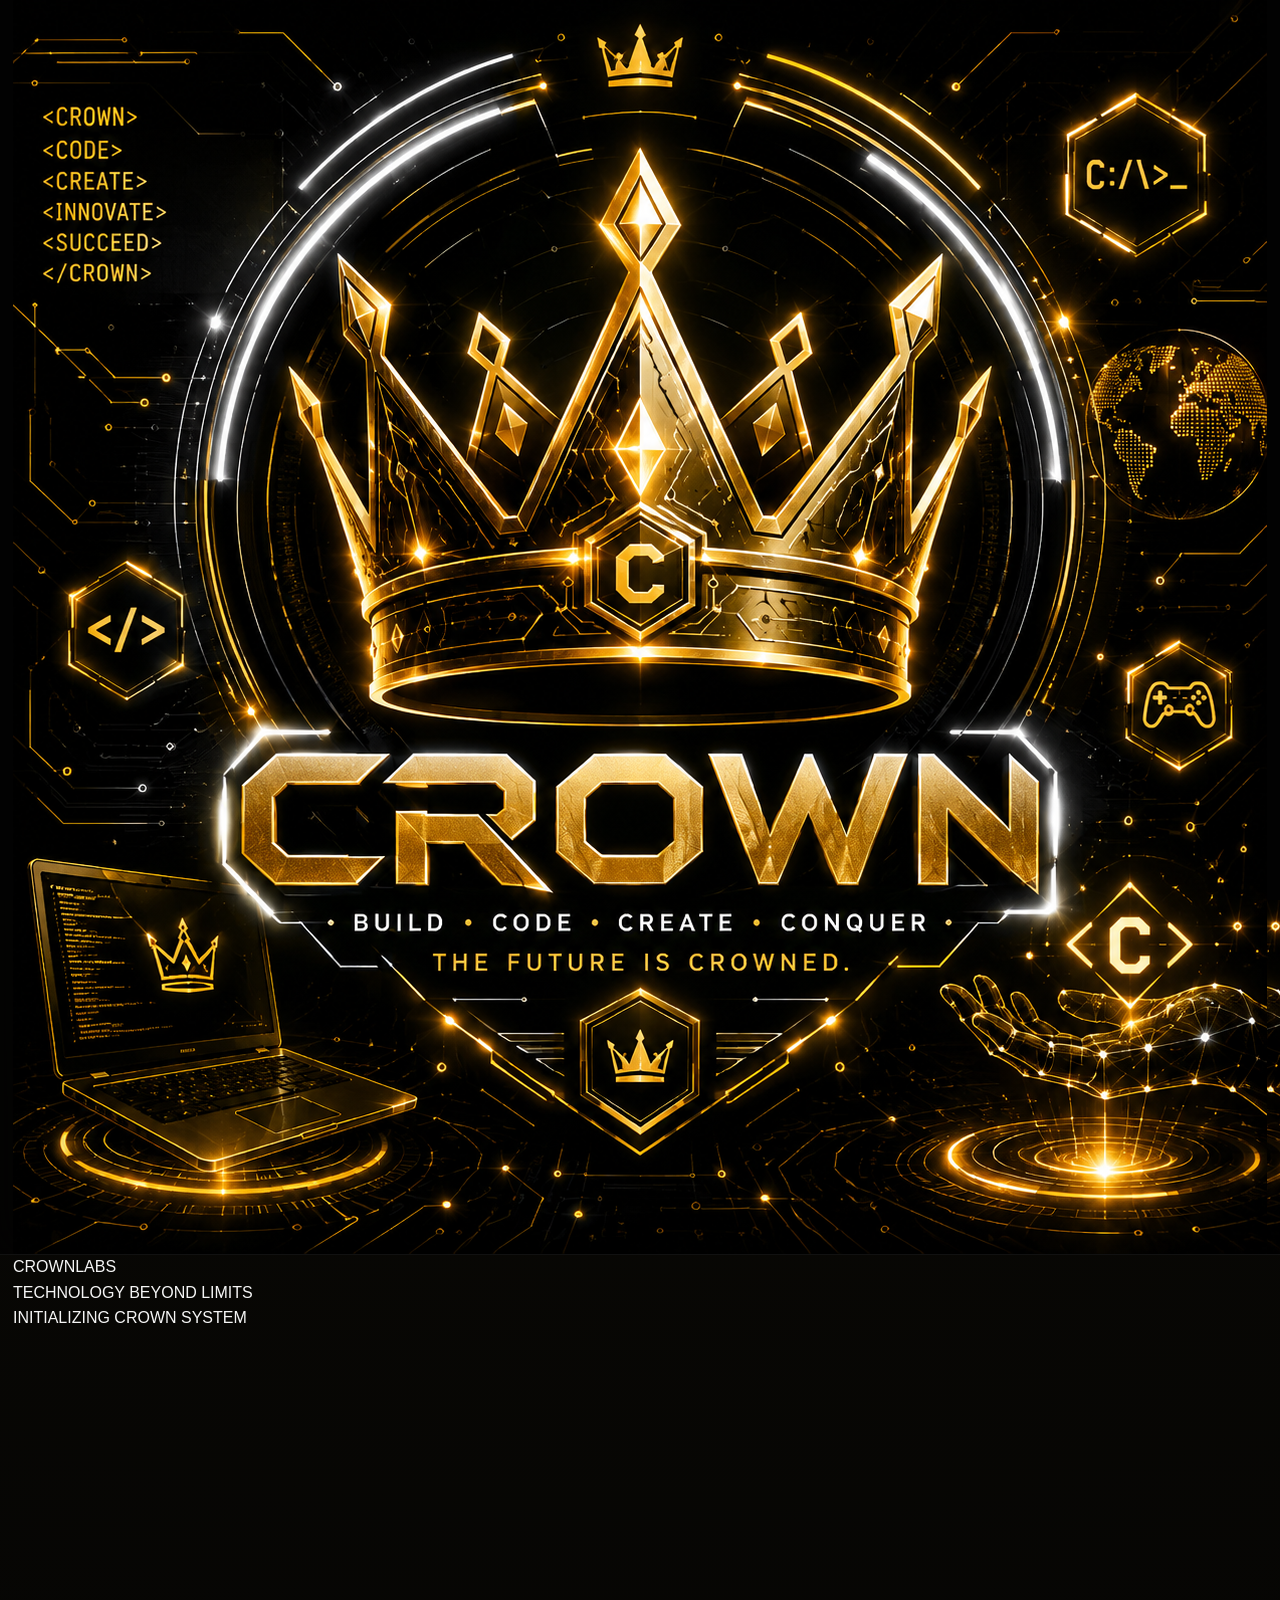
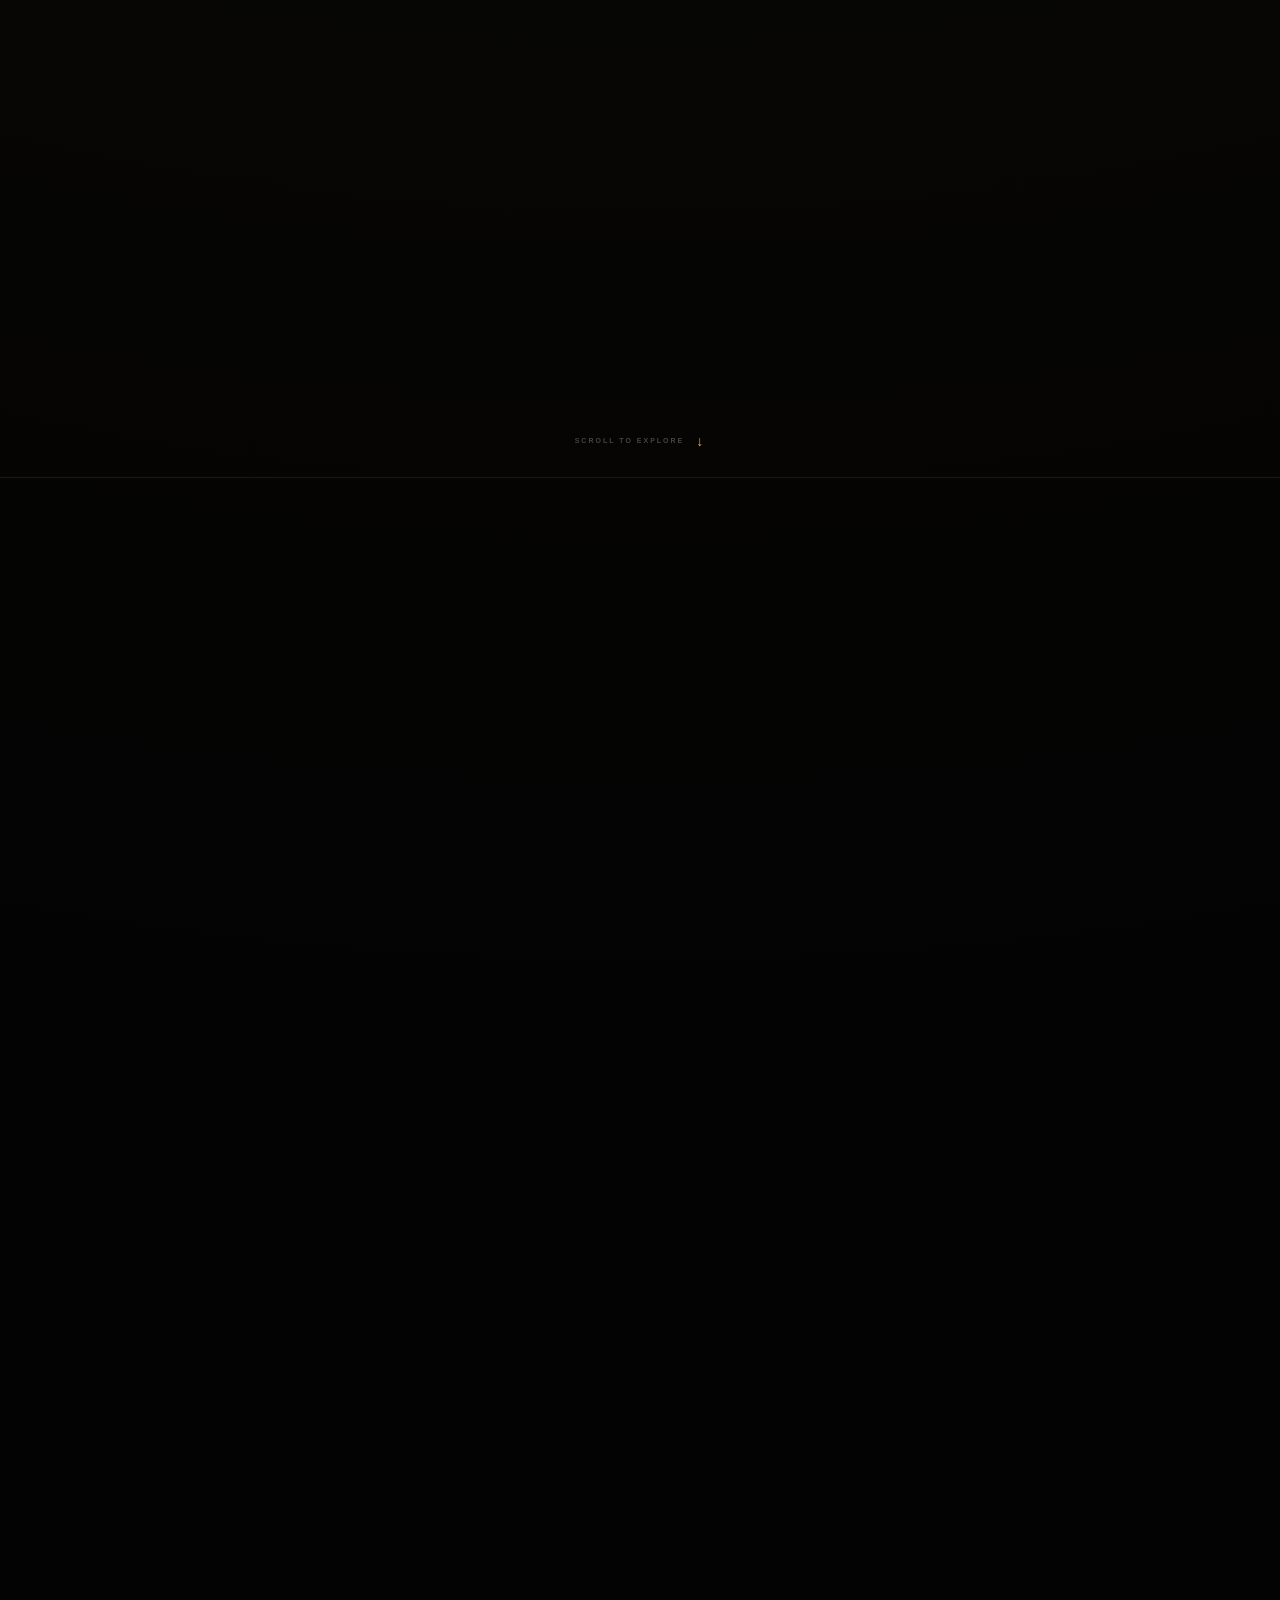
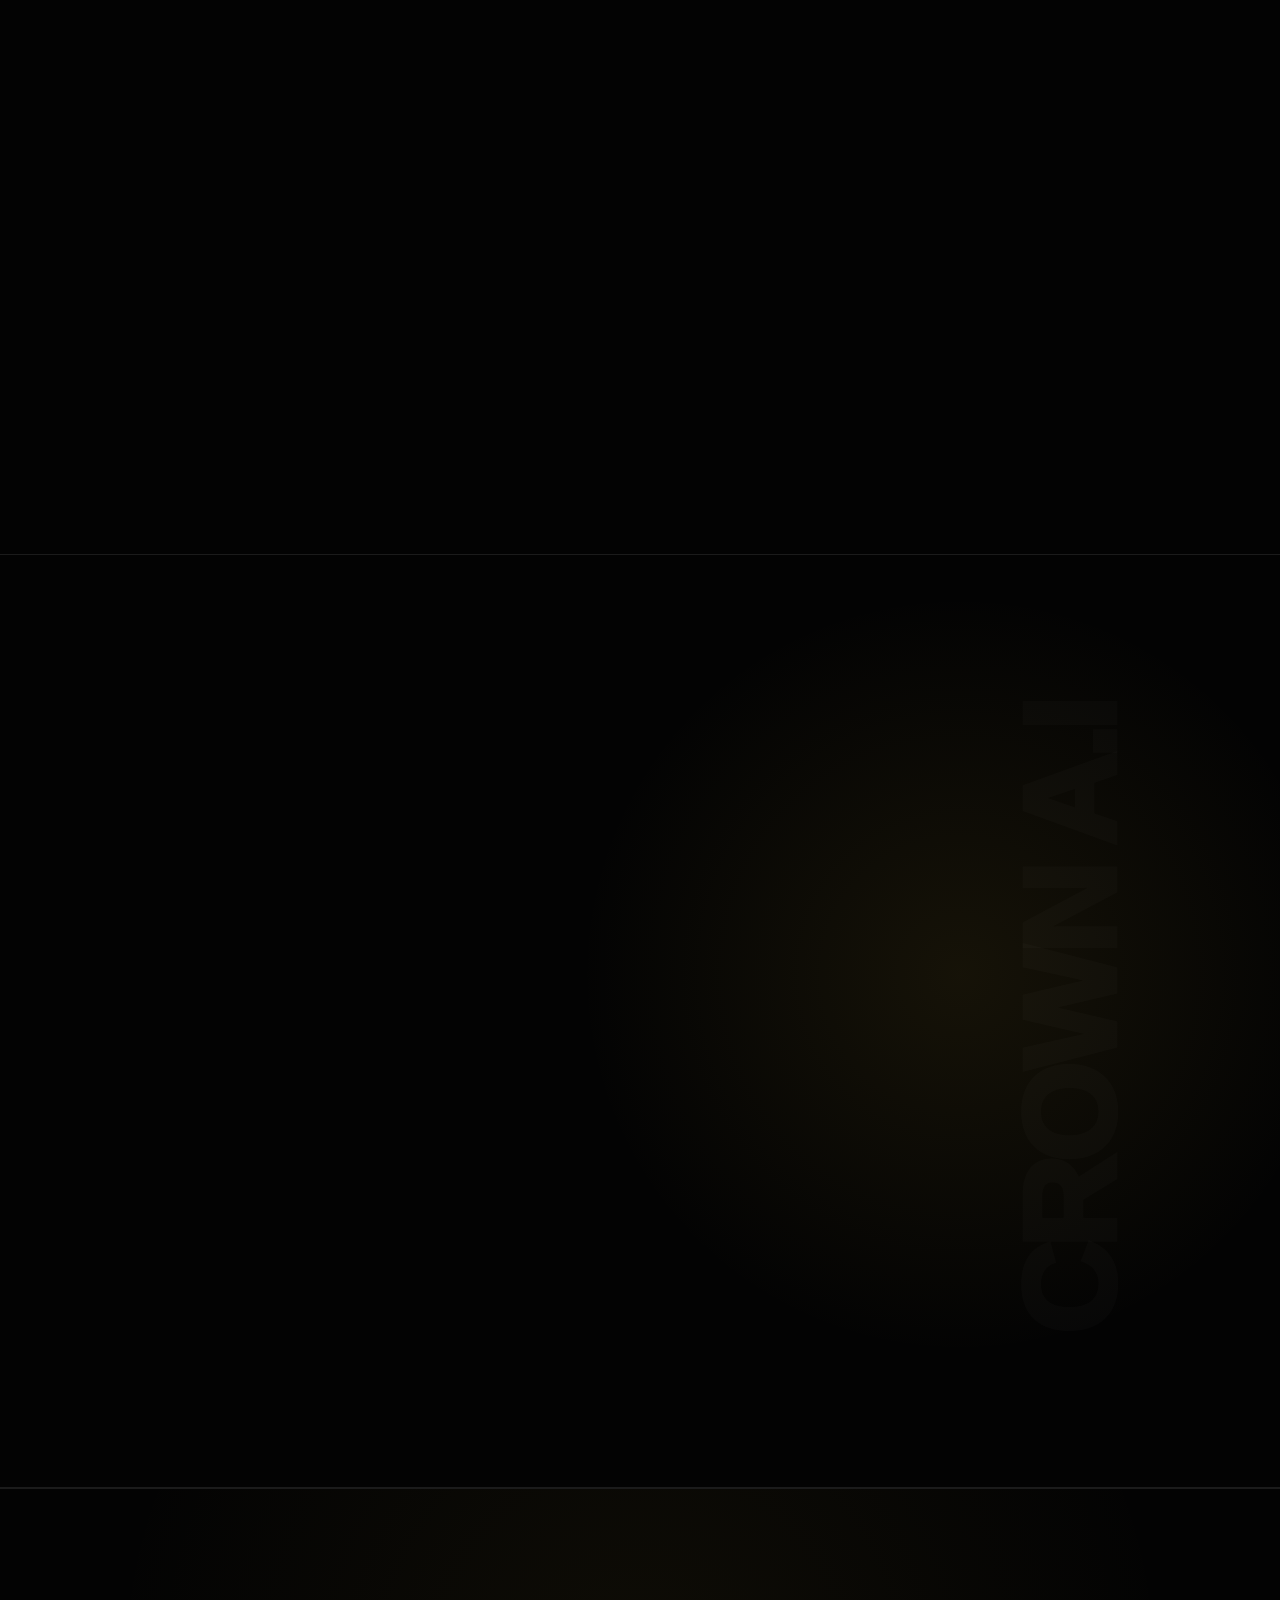
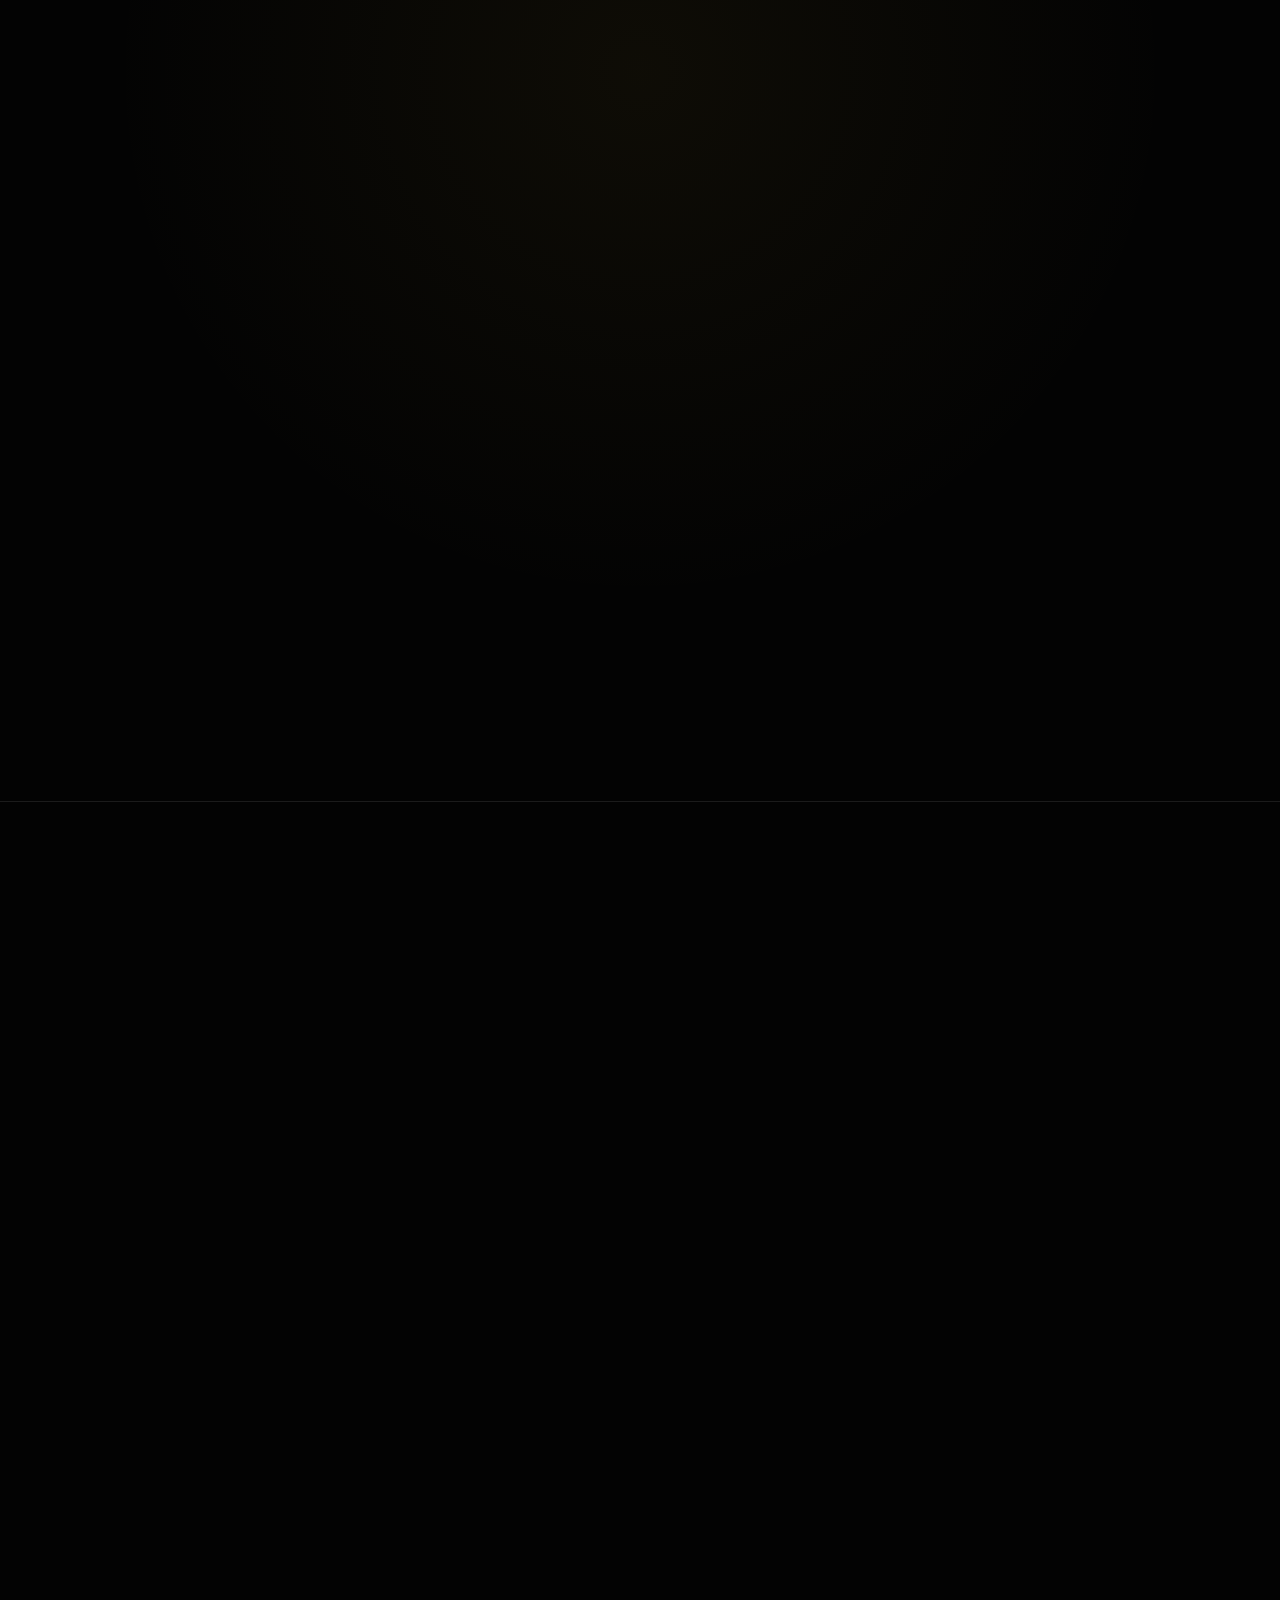
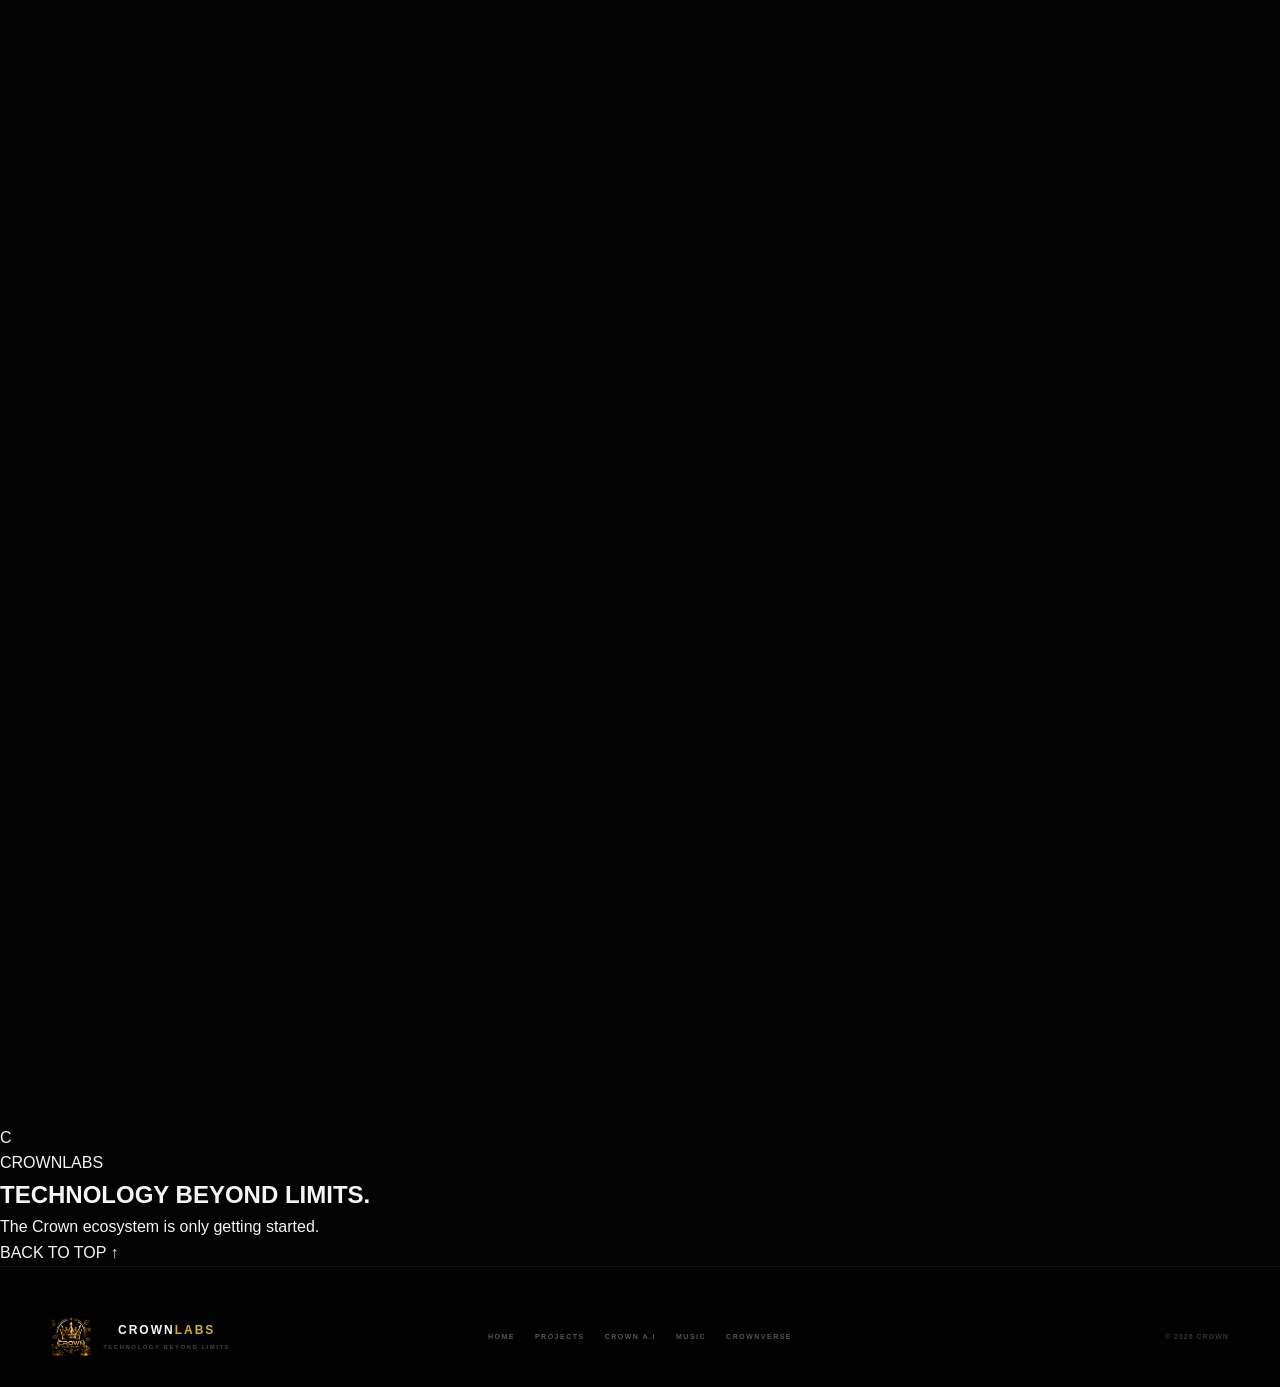
==== commit 44babe54: "Update html" ====
--- a/index.html
+++ b/index.html
@@ -2,6 +2,7 @@
 <html lang="en">
 
 <head>
+
     <meta charset="UTF-8">
 
     <meta
@@ -13,7 +14,7 @@
 
     <meta
         name="description"
-        content="CrownLabs is the official technology hub for Crown software, games, AI, music, tools and the Crownverse."
+        content="CrownLabs is the official Crown technology ecosystem for software, artificial intelligence, games, music, tools and Crownverse."
     >
 
     <meta
@@ -48,7 +49,7 @@
 
     <meta
         property="og:description"
-        content="Explore the Crown technology ecosystem."
+        content="Explore the official Crown technology ecosystem."
     >
 
     <meta
@@ -66,87 +67,121 @@
         rel="stylesheet"
         href="style.css"
     >
+
 </head>
 
 
 <body>
 
-    <!-- =========================
-         PAGE LOADER
-         ========================= -->
-
-    <div id="loader">
-
-        <div class="loader-crown">
-            <img
-                src="crown.ico"
-                alt="CrownLabs"
-            >
+
+    <!-- =====================================================
+         LOADER
+         ===================================================== -->
+
+    <div
+        id="loader"
+        aria-hidden="true"
+    >
+
+        <div class="loader-panel">
+
+            <div class="loader-crown">
+
+                <img
+                    src="crown-logo.png"
+                    alt="CrownLabs"
+                >
+
+            </div>
+
+            <div class="loader-brand">
+                CROWNLABS
+            </div>
+
+            <div class="loader-subtitle">
+                TECHNOLOGY BEYOND LIMITS
+            </div>
+
+            <div class="loader-progress">
+
+                <span></span>
+
+            </div>
+
+            <div class="loader-status">
+                INITIALIZING CROWN SYSTEM
+            </div>
+
         </div>
 
-        <div class="loader-name">
-            CROWNLABS
-        </div>
-
-        <div class="loader-line">
-            <span></span>
-        </div>
-
-        <div class="loader-status">
-            INITIALIZING CROWN SYSTEM
-        </div>
-
     </div>
 
 
-    <!-- =========================
-         BACKGROUND
-         ========================= -->
+    <!-- =====================================================
+         BACKGROUND SYSTEM
+         ===================================================== -->
 
     <div class="grid-background"></div>
 
     <div class="ambient ambient-one"></div>
+
     <div class="ambient ambient-two"></div>
 
+    <div class="ambient ambient-three"></div>
+
     <div class="cursor-glow"></div>
 
     <div class="scroll-progress"></div>
 
 
-    <!-- =========================
+    <!-- =====================================================
          HEADER
-         ========================= -->
+         ===================================================== -->
 
     <header class="site-header">
 
         <div class="nav-container">
+
 
             <a
                 href="#home"
                 class="brand"
+                aria-label="CrownLabs home"
             >
 
-                <img
-                    src="crown.ico"
-                    alt="CrownLabs logo"
-                >
-
-                <div>
+                <div class="brand-mark">
+
+                    <img
+                        src="crown-logo.png"
+                        alt="Crown"
+                    >
+
+                </div>
+
+                <div class="brand-copy">
+
                     <strong>
                         CROWN<span>LABS</span>
                     </strong>
 
                     <small>
-                        TECHNOLOGY ECOSYSTEM
+                        TECHNOLOGY BEYOND LIMITS
                     </small>
+
                 </div>
 
             </a>
 
 
-            <nav class="navigation">
-
-                <a href="#home">
+            <nav
+                class="navigation"
+                aria-label="Main navigation"
+            >
+
+                <a
+                    href="#home"
+                    class="active"
+                >
                     HOME
                 </a>
 
@@ -175,22 +210,27 @@
 
             <a
                 href="#projects"
-                class="nav-button"
+                class="header-button"
             >
                 EXPLORE
+                <span>→</span>
             </a>
 
 
             <button
                 class="mobile-menu"
+                type="button"
                 aria-label="Open navigation"
                 aria-expanded="false"
             >
+
                 <span></span>
                 <span></span>
                 <span></span>
+
             </button>
 
+
         </div>
 
     </header>
@@ -199,9 +239,9 @@
     <main>
 
 
-        <!-- =========================
+        <!-- =================================================
              HERO
-             ========================= -->
+             ================================================= -->
 
         <section
             class="hero"
@@ -210,29 +250,45 @@
 
             <div class="hero-grid">
 
+
                 <div class="hero-content reveal">
 
+
                     <div class="system-status">
+
                         <span class="status-dot"></span>
-                        CROWNLABS SYSTEM ONLINE
-                    </div>
-
-                    <p class="eyebrow">
-                        THE OFFICIAL CROWN TECHNOLOGY ECOSYSTEM
+
+                        CROWN SYSTEM ONLINE
+
+                    </div>
+
+
+                    <p class="hero-eyebrow">
+                        CROWN TECHNOLOGY ECOSYSTEM
                     </p>
 
+
                     <h1>
+
                         BUILDING
-                        <span>
-                            THE FUTURE.
-                        </span>
+
+                        <span>
+                            BEYOND
+                        </span>
+
+                        LIMITS.
+
                     </h1>
 
+
                     <p class="hero-description">
-                        CrownLabs is an independent technology ecosystem
-                        creating software, games, artificial intelligence,
-                        music, developer tools and digital worlds.
+
+                        CrownLabs is the central technology ecosystem
+                        for Crown software, artificial intelligence,
+                        games, music, tools and future digital worlds.
+
                     </p>
+
 
                     <div class="hero-actions">
 
@@ -240,15 +296,23 @@
                             href="#projects"
                             class="button button-gold"
                         >
-                            EXPLORE PROJECTS
+
+                            EXPLORE CROWN
+
                             <span>→</span>
+
                         </a>
+
 
                         <a
                             href="#ai"
                             class="button button-outline"
                         >
+
                             DISCOVER CROWN A.I
+
+                            <span>↗</span>
+
                         </a>
 
                     </div>
@@ -256,53 +320,106 @@
 
                     <div class="hero-metrics">
 
+
                         <div>
-                            <strong>01</strong>
-                            <span>ECOSYSTEM</span>
+
+                            <strong>
+                                2026
+                            </strong>
+
+                            <span>
+                                ESTABLISHED
+                            </span>
+
                         </div>
 
+
                         <div>
-                            <strong>∞</strong>
-                            <span>POSSIBILITIES</span>
+
+                            <strong>
+                                05+
+                            </strong>
+
+                            <span>
+                                SYSTEMS
+                            </span>
+
                         </div>
 
+
                         <div>
-                            <strong>2026</strong>
-                            <span>BUILDING NOW</span>
+
+                            <strong>
+                                CWN
+                            </strong>
+
+                            <span>
+                                ECOSYSTEM
+                            </span>
+
                         </div>
 
-                    </div>
-
-                </div>
-
-
-                <div class="hero-visual reveal">
+
+                    </div>
+
+
+                </div>
+
+
+                <!-- HERO VISUAL -->
+
+                <div
+                    class="hero-visual reveal"
+                    aria-hidden="true"
+                >
+
 
                     <div class="orbit orbit-one"></div>
+
                     <div class="orbit orbit-two"></div>
+
                     <div class="orbit orbit-three"></div>
 
+
                     <div class="orbit-dot dot-one"></div>
+
                     <div class="orbit-dot dot-two"></div>
+
                     <div class="orbit-dot dot-three"></div>
 
-                    <div class="hero-logo">
-
-                        <div class="logo-ring"></div>
+
+                    <div class="hero-core">
+
+                        <div class="hero-core-ring"></div>
+
+                        <div class="hero-core-ring ring-two"></div>
 
                         <img
                             src="crown-logo.png"
-                            alt="CrownLabs"
+                            alt=""
                         >
 
                     </div>
 
+
                     <div class="visual-label">
-                        <span>CROWN</span>
+
+                        <span>
+                            CROWN
+                        </span>
+
                         CORE SYSTEM
-                    </div>
-
-                </div>
+
+                    </div>
+
+
+                    <div class="visual-coordinate">
+                        06.2026 / CROWN-LAB
+                    </div>
+
+
+                </div>
+
 
             </div>
 
@@ -322,16 +439,18 @@
         </section>
 
 
-        <!-- =========================
+        <!-- =================================================
              PROJECTS
-             ========================= -->
+             ================================================= -->
 
         <section
             class="section projects-section"
             id="projects"
         >
 
+
             <div class="section-heading reveal">
+
 
                 <div>
 
@@ -346,11 +465,15 @@
 
                 </div>
 
+
                 <p class="section-intro">
-                    Software, games and technology projects
-                    created inside the Crown ecosystem.
+
+                    Software, applications and technology
+                    projects created inside the Crown ecosystem.
+
                 </p>
 
+
             </div>
 
 
@@ -358,25 +481,40 @@
 
             <article class="featured-project reveal">
 
+
                 <div class="project-visual">
+
 
                     <div class="project-number">
                         PROJECT / 001
                     </div>
 
+
                     <div class="project-lines"></div>
+
+
+                    <div class="project-grid-glow"></div>
+
 
                     <div class="project-symbol">
                         TA
                     </div>
 
-                    <div class="project-glow"></div>
+
+                    <div class="project-orbit"></div>
+
+
+                    <div class="project-corner">
+                        CROWN SOFTWARE
+                    </div>
+
 
                 </div>
 
 
                 <div class="project-information">
 
+
                     <div class="project-top">
 
                         <span>
@@ -391,21 +529,30 @@
 
 
                     <h3>
+
                         Tech Analyst
-                        <span>Challenge</span>
+
+                        <span>
+                            Challenge
+                        </span>
+
                     </h3>
 
 
                     <p>
+
                         A Windows technical analysis and
                         assessment application created as
                         part of the CrownLabs software ecosystem.
+
                     </p>
 
 
                     <div class="project-specs">
 
+
                         <div>
+
                             <small>
                                 PLATFORM
                             </small>
@@ -413,9 +560,12 @@
                             <strong>
                                 WINDOWS x64
                             </strong>
+
                         </div>
 
+
                         <div>
+
                             <small>
                                 VERSION
                             </small>
@@ -423,9 +573,12 @@
                             <strong>
                                 2.0.0
                             </strong>
+
                         </div>
 
+
                         <div>
+
                             <small>
                                 STATUS
                             </small>
@@ -433,18 +586,48 @@
                             <strong class="released">
                                 RELEASED
                             </strong>
+
                         </div>
 
-                    </div>
-
-
-                    <a
-                        class="download-button"
-                        href="https://github.com/adedejiabdulmateen15-cmd/Crown-Website/releases/download/v2.0.0/Tech.Analyst.Challenge.Setup.2.0.0.exe"
-                    >
-                        DOWNLOAD FOR WINDOWS
-                        <span>↓</span>
-                    </a>
+
+                    </div>
+
+
+                    <div class="project-actions">
+
+
+                        <a
+                            class="download-button"
+                            href="https://github.com/adedejiabdulmateen15-cmd/Crown-Website/releases/download/v2.0.0/Tech.Analyst.Challenge.Setup.2.0.0.exe"
+                        >
+
+                            DOWNLOAD FOR WINDOWS
+
+                            <span>
+                                ↓
+                            </span>
+
+                        </a>
+
+
+                        <a
+                            class="project-link"
+                            href="https://github.com/adedejiabdulmateen15-cmd/Crown-Website"
+                            target="_blank"
+                            rel="noopener"
+                        >
+
+                            REPOSITORY
+
+                            <span>
+                                ↗
+                            </span>
+
+                        </a>
+
+
+                    </div>
+
 
                 </div>
 
@@ -453,29 +636,45 @@
 
             <!-- CROWN A.I -->
 
-            <article
-                class="featured-project reveal crown-ai-project"
-            >
-
-                <div class="project-visual">
+            <article class="featured-project ai-project reveal">
+
+
+                <div class="project-visual ai-project-visual">
+
 
                     <div class="project-number">
                         PROJECT / 002
                     </div>
 
+
                     <div class="project-lines"></div>
 
-                    <div class="project-symbol">
-                        AI
-                    </div>
-
-                    <div class="project-glow"></div>
+
+                    <div class="ai-project-core">
+
+                        <span>
+                            AI
+                        </span>
+
+                    </div>
+
+
+                    <div class="ai-project-orbit orbit-a"></div>
+
+                    <div class="ai-project-orbit orbit-b"></div>
+
+
+                    <div class="project-corner">
+                        CROWN INTELLIGENCE
+                    </div>
+
 
                 </div>
 
 
                 <div class="project-information">
 
+
                     <div class="project-top">
 
                         <span>
@@ -490,23 +689,31 @@
 
 
                     <h3>
+
                         Crown
-                        <span>A.I</span>
+
+                        <span>
+                            A.I
+                        </span>
+
                     </h3>
 
 
                     <p>
-                        Crown's official intelligence platform,
-                        combining Gemini cloud intelligence with
-                        a local LM Studio engine, Crown Knowledge,
-                        Crown Admin and owner-authorized Crown
-                        Device Control.
+
+                        The official Crown intelligence platform,
+                        combining cloud intelligence, local AI,
+                        Crown Knowledge, administration and
+                        owner-authorized desktop systems.
+
                     </p>
 
 
                     <div class="project-specs">
 
+
                         <div>
+
                             <small>
                                 PLATFORM
                             </small>
@@ -514,53 +721,74 @@
                             <strong>
                                 WINDOWS x64
                             </strong>
+
                         </div>
 
+
                         <div>
+
                             <small>
-                                VERSION
+                                ENGINE
                             </small>
 
                             <strong>
-                                5.3.2
+                                GEMINI + LOCAL AI
                             </strong>
+
                         </div>
 
+
                         <div>
+
                             <small>
                                 STATUS
                             </small>
 
                             <strong class="released">
-                                RELEASED
+                                AVAILABLE
                             </strong>
+
                         </div>
 
+
                     </div>
 
 
                     <div class="project-actions">
+
 
                         <a
                             class="download-button"
                             href="https://github.com/adedejiabdulmateen15-cmd/Crown-AI/releases/download/v5.3.2/Crown.A.I.Setup.5.3.2.exe"
                         >
-                            DOWNLOAD FOR WINDOWS
-                            <span>↓</span>
+
+                            DOWNLOAD CROWN A.I
+
+                            <span>
+                                ↓
+                            </span>
+
                         </a>
 
 
                         <a
-                            class="nav-button"
+                            class="project-link"
                             href="https://github.com/adedejiabdulmateen15-cmd/Crown-AI"
                             target="_blank"
-                            rel="noopener noreferrer"
+                            rel="noopener"
                         >
+
                             VIEW REPOSITORY
-                            <span>↗</span>
+
+                            <span>
+                                ↗
+                            </span>
+
                         </a>
 
-                    </div>
+
+                    </div>
+
 
                 </div>
 
@@ -570,10 +798,12 @@
             <!-- MORE PROJECTS -->
 
             <div class="upcoming reveal">
+
 
                 <div class="upcoming-icon">
                     +
                 </div>
+
 
                 <div>
 
@@ -582,44 +812,54 @@
                     </span>
 
                     <h3>
+
                         THE ECOSYSTEM IS
+
                         <strong>
                             EXPANDING.
                         </strong>
+
                     </h3>
 
                     <p>
+
                         New Crown applications, games,
                         tools and experiments are currently
                         being developed.
+
                     </p>
 
                 </div>
+
 
                 <div class="upcoming-status">
                     IN DEVELOPMENT
                 </div>
 
-            </div>
+
+            </div>
+
 
         </section>
 
 
-        <!-- =========================
+        <!-- =================================================
              CROWN A.I
-             ========================= -->
+             ================================================= -->
 
         <section
             class="ai-section"
             id="ai"
         >
 
+
             <div class="ai-background-word">
                 CROWN A.I
             </div>
 
 
             <div class="ai-content reveal">
+
 
                 <div class="ai-badge">
 
@@ -636,23 +876,29 @@
 
 
                 <h2>
-                    INTELLIGENCE
+
+                    MEET
+
                     <span>
-                        BEYOND LIMITS.
+                        CROWN A.I
                     </span>
+
                 </h2>
 
 
                 <p class="ai-description">
+
                     Crown A.I is the official Crown intelligence
                     platform, built as part of CrownLabs to bring
                     cloud intelligence, local AI, Crown Knowledge
                     and Crown desktop systems together in one
                     professional workspace.
+
                 </p>
 
 
                 <div class="ai-status-panel">
+
 
                     <div class="ai-status-main">
 
@@ -672,6 +918,7 @@
 
                     <div class="ai-status-grid">
 
+
                         <div class="ai-status-card">
 
                             <small>
@@ -710,25 +957,67 @@
 
                         </div>
 
-                    </div>
-
-                </div>
-
-            </div>
+
+                    </div>
+
+
+                </div>
+
+
+                <div class="ai-actions-row">
+
+
+                    <a
+                        href="https://github.com/adedejiabdulmateen15-cmd/Crown-AI/releases/download/v5.3.2/Crown.A.I.Setup.5.3.2.exe"
+                        class="button button-gold"
+                    >
+
+                        DOWNLOAD CROWN A.I
+
+                        <span>
+                            ↓
+                        </span>
+
+                    </a>
+
+
+                    <a
+                        href="https://github.com/adedejiabdulmateen15-cmd/Crown-AI"
+                        class="button button-outline"
+                        target="_blank"
+                        rel="noopener"
+                    >
+
+                        VIEW SOURCE
+
+                        <span>
+                            ↗
+                        </span>
+
+                    </a>
+
+
+                </div>
+
+
+            </div>
+
 
         </section>
 
 
-        <!-- =========================
+        <!-- =================================================
              CROWN MUSIC
-             ========================= -->
+             ================================================= -->
 
         <section
-            class="section music-section"
+            class="music-section"
             id="music"
         >
 
+
             <div class="section-heading reveal">
+
 
                 <div>
 
@@ -743,23 +1032,30 @@
 
                 </div>
 
+
                 <p class="section-intro">
-                    Original Crown music and sound experiences.
+
+                    Music created inside the Crown ecosystem,
+                    designed for different moments and worlds.
+
                 </p>
 
+
             </div>
 
 
             <div class="music-player reveal">
 
+
                 <div class="music-main">
 
+
                     <div class="music-cover">
 
                         <img
-                            id="musicCover"
+                            class="player-cover"
                             src="music/stars-cover.png"
-                            alt="Crown Music"
+                            alt="Current track"
                         >
 
                     </div>
@@ -771,114 +1067,131 @@
                             NOW PLAYING
                         </span>
 
-                        <h3 id="musicTitle">
+                        <h3 class="player-title">
                             STARS
                         </h3>
 
-                        <p id="musicArtist">
+                        <p class="player-artist">
                             CROWN MUSIC
                         </p>
 
                     </div>
 
+
                 </div>
 
 
                 <div class="music-controls">
 
+
                     <button
-                        id="previousButton"
+                        class="previous-btn"
+                        type="button"
                         aria-label="Previous track"
                     >
-                        ◀
+                        ‹
                     </button>
 
+
                     <button
-                        id="playButton"
+                        class="play-btn"
+                        type="button"
                         aria-label="Play"
                     >
                         ▶
                     </button>
 
+
                     <button
-                        id="nextButton"
+                        class="next-btn"
+                        type="button"
                         aria-label="Next track"
                     >
-                        ▶
+                        ›
                     </button>
 
+
                     <button
-                        id="shuffleButton"
+                        class="shuffle-btn"
+                        type="button"
                         aria-label="Shuffle"
                     >
                         ⤨
                     </button>
 
+
                     <button
-                        id="repeatButton"
+                        class="repeat-btn"
+                        type="button"
                         aria-label="Repeat"
                     >
                         ↻
                     </button>
 
+
+                    <button
+                        class="download-btn"
+                        type="button"
+                        aria-label="Download track"
+                    >
+                        ↓
+                    </button>
+
+
                 </div>
 
 
                 <div class="music-progress">
 
-                    <span id="currentTime">
+
+                    <span class="current-time">
                         0:00
                     </span>
 
+
                     <input
-                        id="progressInput"
+                        class="progress-bar"
                         type="range"
                         min="0"
                         max="100"
                         value="0"
+                        step="0.1"
+                        aria-label="Track progress"
                     >
 
-                    <span id="duration">
+
+                    <span class="duration">
                         0:00
                     </span>
 
+
                 </div>
 
 
                 <div class="music-volume">
 
                     <span>
-                        VOL
+                        VOLUME
                     </span>
 
                     <input
-                        id="volumeInput"
+                        class="volume-bar"
                         type="range"
                         min="0"
                         max="1"
-                        step="0.01"
-                        value="1"
+                        value=".8"
+                        step=".01"
+                        aria-label="Volume"
                     >
 
-                    <button
-                        id="downloadButton"
-                        aria-label="Download track"
-                    >
-                        ↓
-                    </button>
-
-                </div>
-
-
-                <audio
-                    id="musicAudio"
-                    preload="metadata"
-                ></audio>
+                </div>
+
 
             </div>
 
 
             <div class="music-cards reveal">
+
 
                 <article
                     class="music-card"
@@ -897,7 +1210,7 @@
                     <div class="music-card-information">
 
                         <span>
-                            CROWN MUSIC
+                            CROWN MUSIC / 001
                         </span>
 
                         <h3>
@@ -908,6 +1221,7 @@
 
                     <button
                         class="card-play"
+                        type="button"
                         aria-label="Play Stars"
                     >
                         ▶
@@ -933,7 +1247,7 @@
                     <div class="music-card-information">
 
                         <span>
-                            CROWN MUSIC
+                            CROWN MUSIC / 002
                         </span>
 
                         <h3>
@@ -944,6 +1258,7 @@
 
                     <button
                         class="card-play"
+                        type="button"
                         aria-label="Play Crownverse"
                     >
                         ▶
@@ -969,7 +1284,7 @@
                     <div class="music-card-information">
 
                         <span>
-                            CROWN MUSIC
+                            CROWN MUSIC / 003
                         </span>
 
                         <h3>
@@ -980,6 +1295,7 @@
 
                     <button
                         class="card-play"
+                        type="button"
                         aria-label="Play Chill"
                     >
                         ▶
@@ -987,19 +1303,22 @@
 
                 </article>
 
-            </div>
+
+            </div>
+
 
         </section>
 
 
-        <!-- =========================
+        <!-- =================================================
              VISION
-             ========================= -->
+             ================================================= -->
 
         <section
-            class="section vision-section"
+            class="vision-section"
             id="vision"
         >
+
 
             <div class="section-heading reveal">
 
@@ -1011,31 +1330,41 @@
 
                     <h2>
                         ONE ECOSYSTEM.
-                        <span>
-                            MANY WORLDS.
-                        </span>
+                        <span>INFINITE.</span>
                     </h2>
 
                 </div>
 
+                <p class="section-intro">
+
+                    CrownLabs connects every Crown project
+                    through one growing digital ecosystem.
+
+                </p>
+
             </div>
 
 
             <div class="vision-grid reveal">
 
+
                 <article class="vision-card">
 
-                    <span>
+                    <span class="vision-number">
                         01
                     </span>
 
+                    <div class="vision-icon">
+                        ◇
+                    </div>
+
                     <h3>
-                        SOFTWARE
+                        TECHNOLOGY
                     </h3>
 
                     <p>
-                        Professional desktop applications,
-                        utilities and technology systems.
+                        Applications, systems and tools
+                        designed to solve real problems.
                     </p>
 
                 </article>
@@ -1043,17 +1372,21 @@
 
                 <article class="vision-card">
 
-                    <span>
+                    <span class="vision-number">
                         02
                     </span>
+
+                    <div class="vision-icon">
+                        ◈
+                    </div>
 
                     <h3>
                         INTELLIGENCE
                     </h3>
 
                     <p>
-                        Crown A.I and intelligent systems
-                        connecting cloud and local technology.
+                        Crown A.I and future intelligence
+                        systems connecting cloud and local AI.
                     </p>
 
                 </article>
@@ -1061,17 +1394,21 @@
 
                 <article class="vision-card">
 
-                    <span>
+                    <span class="vision-number">
                         03
                     </span>
 
+                    <div class="vision-icon">
+                        ◎
+                    </div>
+
                     <h3>
-                        GAMES
+                        CREATIVE
                     </h3>
 
                     <p>
-                        Original worlds, gameplay systems
-                        and experiences created by Crown.
+                        Music, visual systems and creative
+                        experiments built under Crown.
                     </p>
 
                 </article>
@@ -1079,216 +1416,326 @@
 
                 <article class="vision-card">
 
-                    <span>
+                    <span class="vision-number">
                         04
                     </span>
 
+                    <div class="vision-icon">
+                        ✦
+                    </div>
+
                     <h3>
-                        CWN
+                        CROWNVERSE
                     </h3>
 
                     <p>
-                        Crown's technology ecosystem format
-                        connecting projects across the platform.
+                        A growing digital universe connecting
+                        stories, games and Crownborn.
                     </p>
 
                 </article>
 
-            </div>
+
+            </div>
+
 
         </section>
 
 
-        <!-- =========================
+        <!-- =================================================
              CROWNVERSE
-             ========================= -->
+             ================================================= -->
 
         <section
             class="crownverse-section"
             id="crownverse"
         >
 
-            <div class="crownverse-bg"></div>
 
             <div class="crownverse-content reveal">
+
 
                 <p class="section-label">
                     05 / CROWNVERSE
                 </p>
 
+
                 <h2>
+
                     ENTER THE
+
                     <span>
                         CROWNVERSE.
                     </span>
+
                 </h2>
 
-                <p>
-                    A growing universe of original games,
-                    characters, worlds and Crown technology.
+
+                <p class="crownverse-description">
+
+                    A growing digital universe created by
+                    CrownLabs — connecting games, stories,
+                    characters, technology and future
+                    Crown projects.
+
                 </p>
 
-                <a
-                    href="#about"
-                    class="button button-gold"
-                >
-                    EXPLORE THE VISION
-                    <span>→</span>
-                </a>
-
-            </div>
+
+                <div class="crownverse-card">
+
+
+                    <div class="crownverse-logo">
+
+                        <div class="crownverse-ring"></div>
+
+                        <img
+                            src="crown-logo.png"
+                            alt="Crownverse"
+                        >
+
+                    </div>
+
+
+                    <div class="crownverse-info">
+
+                        <span>
+                            A UNIVERSE IN DEVELOPMENT
+                        </span>
+
+
+                        <h3>
+
+                            WHERE THE
+
+                            <strong>
+                                CROWN
+                            </strong>
+
+                            LIVES.
+
+                        </h3>
+
+
+                        <p>
+
+                            At the center of the Crownverse
+                            are the Crownborn — mysterious
+                            beings connected to the power
+                            of the Crown.
+
+                        </p>
+
+
+                        <a
+                            href="#about"
+                            class="button button-outline"
+                        >
+
+                            EXPLORE THE VISION
+
+                            <span>
+                                →
+                            </span>
+
+                        </a>
+
+                    </div>
+
+
+                </div>
+
+
+            </div>
+
 
         </section>
 
 
-        <!-- =========================
+        <!-- =================================================
              ABOUT
-             ========================= -->
+             ================================================= -->
 
         <section
             class="section about-section"
             id="about"
         >
 
-            <div class="section-heading reveal">
-
-                <div>
+
+            <div class="about-grid reveal">
+
+
+                <div class="about-logo">
+
+                    <div class="about-logo-frame">
+
+                        <img
+                            src="crown-logo.png"
+                            alt="CrownLabs"
+                        >
+
+                    </div>
+
+                </div>
+
+
+                <div class="about-content">
+
 
                     <p class="section-label">
-                        06 / ABOUT
+                        06 / ABOUT CROWNLABS
                     </p>
 
+
                     <h2>
+
                         THIS IS
-                        <span>
-                            CROWN.
-                        </span>
+
+                        <span>
+                            ONLY THE BEGINNING.
+                        </span>
+
                     </h2>
 
-                </div>
-
-                <p class="section-intro">
-                    CrownLabs is built around one idea:
-                    technology should go beyond limits.
-                </p>
-
-            </div>
-
-
-            <div class="about-grid reveal">
-
-                <div class="about-main">
 
                     <p>
-                        Crown is an independent technology
-                        ecosystem focused on building software,
-                        artificial intelligence, games, music,
-                        tools and digital experiences.
+
+                        CrownLabs is the central home for
+                        Crown technology, software, games,
+                        artificial intelligence, creative
+                        experiments and future projects.
+
                     </p>
 
+
+                    <div class="about-line"></div>
+
+
+                    <div class="about-meta">
+
+
+                        <span>
+
+                            <strong>
+                                01
+                            </strong>
+
+                            TECHNOLOGY
+
+                        </span>
+
+
+                        <span>
+
+                            <strong>
+                                02
+                            </strong>
+
+                            CREATIVITY
+
+                        </span>
+
+
+                        <span>
+
+                            <strong>
+                                03
+                            </strong>
+
+                            INNOVATION
+
+                        </span>
+
+
+                    </div>
+
+
+                </div>
+
+
+            </div>
+
+
+        </section>
+
+
+        <!-- =================================================
+             FINAL CTA
+             ================================================= -->
+
+        <section class="final-section">
+
+
+            <div class="final-grid">
+
+
+                <div class="final-mark">
+                    C
+                </div>
+
+
+                <div class="final-content">
+
+                    <p class="section-label">
+                        CROWNLABS
+                    </p>
+
+                    <h2>
+
+                        TECHNOLOGY
+
+                        <span>
+                            BEYOND LIMITS.
+                        </span>
+
+                    </h2>
+
                     <p>
-                        Every Crown project is part of the
-                        larger ecosystem — connected by a
-                        consistent identity, technology and vision.
+
+                        The Crown ecosystem is only getting started.
+
                     </p>
 
                 </div>
 
 
-                <div class="about-side">
-
-                    <div>
-                        <small>
-                            CREATOR
-                        </small>
-
-                        <strong>
-                            CROWN
-                        </strong>
-                    </div>
-
-
-                    <div>
-                        <small>
-                            ECOSYSTEM
-                        </small>
-
-                        <strong>
-                            CROWNLABS
-                        </strong>
-                    </div>
-
-
-                    <div>
-                        <small>
-                            YEAR
-                        </small>
-
-                        <strong>
-                            <span data-year>
-                                2026
-                            </span>
-                        </strong>
-                    </div>
-
-                </div>
-
-            </div>
+                <a
+                    href="#home"
+                    class="final-button"
+                >
+
+                    BACK TO TOP
+
+                    <span>
+                        ↑
+                    </span>
+
+                </a>
+
+
+            </div>
+
 
         </section>
 
 
-        <!-- =========================
-             FINAL CTA
-             ========================= -->
-
-        <section class="final-cta">
-
-            <div class="final-cta-inner reveal">
-
-                <p class="section-label">
-                    CROWNLABS
-                </p>
-
-                <h2>
-                    TECHNOLOGY
-                    <span>
-                        BEYOND LIMITS.
-                    </span>
-                </h2>
-
-                <p>
-                    The Crown ecosystem is only getting started.
-                </p>
-
-                <a
-                    href="#projects"
-                    class="button button-gold"
-                >
-                    EXPLORE CROWN
-                    <span>→</span>
-                </a>
-
-            </div>
-
-        </section>
-
     </main>
 
 
-    <!-- =========================
+    <!-- =====================================================
          FOOTER
-         ========================= -->
+         ===================================================== -->
 
     <footer class="site-footer">
 
+
         <div class="footer-inner">
 
+
             <div class="footer-brand">
 
                 <img
-                    src="crown.ico"
-                    alt="Crown"
+                    src="crown-logo.png"
+                    alt="CrownLabs"
                 >
 
                 <div>
@@ -1298,7 +1745,7 @@
                     </strong>
 
                     <small>
-                        TECHNOLOGY BEYOND LIMITS.
+                        TECHNOLOGY BEYOND LIMITS
                     </small>
 
                 </div>
@@ -1333,16 +1780,15 @@
 
             <div class="footer-copy">
 
-                ©
-                <span data-year>
-                    2026
-                </span>
-                CROWN. ALL RIGHTS RESERVED.
-
-            </div>
+                © <span data-year>2026</span>
+                CROWN
+
+            </div>
+
 
         </div>
 
+
     </footer>
 
 
--- a/style.css
+++ b/style.css
@@ -1,29 +1,29 @@
 /* =========================================================
-   CROWNLABS
-   PROFESSIONAL WEBSITE STYLESHEET
-   CrownLabs • Crown A.I • Crown Music • Crownverse
+   CROWNLABS — OFFICIAL WEBSITE
+   Crown A.I Integrated Edition
    ========================================================= */
 
 :root {
     --black: #030303;
-    --black-soft: #070707;
-    --panel: #0b0b0b;
-    --panel-light: #111111;
+    --black-2: #060606;
+    --black-3: #0a0a0a;
 
     --white: #f5f5f5;
-    --muted: #8a8a8a;
-    --muted-dark: #555;
+    --white-soft: #d9d9d9;
 
     --gold: #d4af37;
     --gold-light: #f0d477;
-    --gold-dark: #9b7b16;
-    --gold-border: rgba(212, 175, 55, .28);
-    --gold-glow: rgba(212, 175, 55, .16);
-
-    --border: #1b1b1b;
-    --border-light: #272727;
-
-    --max-width: 1220px;
+    --gold-dark: #9c7b16;
+
+    --gold-soft: rgba(212, 175, 55, 0.12);
+    --gold-border: rgba(212, 175, 55, 0.28);
+    --gold-glow: rgba(212, 175, 55, 0.18);
+
+    --gray: #888;
+    --gray-dark: #555;
+    --border: rgba(255, 255, 255, 0.08);
+
+    --max-width: 1240px;
     --header-height: 78px;
 
     --ease: cubic-bezier(.2, .8, .2, 1);
@@ -42,31 +42,42 @@
 
 body {
     min-height: 100vh;
+
+    color: var(--white);
+
     background:
         radial-gradient(
             circle at 50% -10%,
-            rgba(212, 175, 55, .055),
+            rgba(212, 175, 55, 0.06),
             transparent 35%
         ),
         var(--black);
-    color: var(--white);
+
     font-family:
         Inter,
         Arial,
         Helvetica,
         sans-serif;
+
     line-height: 1.6;
+
     overflow-x: hidden;
+
     -webkit-font-smoothing: antialiased;
 }
 
 body::before {
     content: "";
+
     position: fixed;
     inset: 0;
-    z-index: -4;
+
+    z-index: -10;
+
     pointer-events: none;
-    opacity: .25;
+
+    opacity: 0.25;
+
     background-image:
         linear-gradient(
             rgba(255,255,255,.025) 1px,
@@ -77,7 +88,31 @@
             rgba(255,255,255,.025) 1px,
             transparent 1px
         );
+
     background-size: 70px 70px;
+}
+
+body::after {
+    content: "";
+
+    position: fixed;
+    inset: 0;
+
+    z-index: -9;
+
+    pointer-events: none;
+
+    background:
+        radial-gradient(
+            circle at 20% 20%,
+            rgba(212,175,55,.035),
+            transparent 28%
+        ),
+        radial-gradient(
+            circle at 80% 70%,
+            rgba(212,175,55,.025),
+            transparent 30%
+        );
 }
 
 a {
@@ -97,6 +132,7 @@
 
 img {
     max-width: 100%;
+    display: block;
 }
 
 ::selection {
@@ -112,12 +148,13 @@
 #loader {
     position: fixed;
     inset: 0;
-    z-index: 9999;
+
+    z-index: 99999;
 
     display: grid;
     place-items: center;
 
-    background: var(--black);
+    background: #020202;
 
     transition:
         opacity .7s ease,
@@ -131,31 +168,63 @@
 }
 
 .loader-inner {
+    width: 260px;
+
     text-align: center;
 }
 
-.loader-crown {
-    width: 90px;
-    height: 90px;
+.loader-logo {
+    width: 105px;
+    height: 105px;
+
+    margin: auto;
+
     object-fit: contain;
 
+    filter:
+        drop-shadow(
+            0 0 30px
+            rgba(212,175,55,.2)
+        );
+
     animation:
-        loaderPulse 1.5s ease-in-out infinite;
+        loaderPulse 1.8s ease-in-out infinite;
 }
 
 .loader-text {
+    margin-top: 20px;
+
+    color: var(--gold);
+
+    font-size: 9px;
+    font-weight: 900;
+
+    letter-spacing: 4px;
+}
+
+.loader-line {
+    position: relative;
+
+    width: 100%;
+    height: 1px;
+
     margin-top: 18px;
 
-    color: var(--gold);
-    font-size: 10px;
-    font-weight: 900;
-    letter-spacing: 4px;
-}
-
-.loader-line {
-    width: 150px;
-    height: 1px;
-    margin: 18px auto 0;
+    overflow: hidden;
+
+    background: rgba(255,255,255,.08);
+}
+
+.loader-line::after {
+    content: "";
+
+    position: absolute;
+
+    top: 0;
+    left: -100%;
+
+    width: 100%;
+    height: 100%;
 
     background:
         linear-gradient(
@@ -165,20 +234,25 @@
             transparent
         );
 
-    animation: loaderLine 1.4s ease-in-out infinite;
+    animation:
+        loaderLine 1.4s ease-in-out infinite;
 }
 
 @keyframes loaderPulse {
     50% {
-        transform: scale(1.08);
-        filter: drop-shadow(0 0 25px var(--gold-glow));
+        transform: scale(1.06);
+
+        filter:
+            drop-shadow(
+                0 0 40px
+                rgba(212,175,55,.3)
+            );
     }
 }
 
 @keyframes loaderLine {
-    50% {
-        opacity: .3;
-        transform: scaleX(.55);
+    to {
+        left: 100%;
     }
 }
 
@@ -189,15 +263,18 @@
 
 .cursor-glow {
     position: fixed;
+
     z-index: -1;
 
-    width: 320px;
-    height: 320px;
+    width: 300px;
+    height: 300px;
+
+    border-radius: 50%;
+
+    pointer-events: none;
 
     transform:
         translate(-50%, -50%);
-
-    border-radius: 50%;
 
     background:
         radial-gradient(
@@ -206,15 +283,16 @@
             transparent 68%
         );
 
-    pointer-events: none;
     mix-blend-mode: screen;
 }
 
 .scroll-progress {
     position: fixed;
+
     top: 0;
     left: 0;
-    z-index: 10000;
+
+    z-index: 100000;
 
     width: 0;
     height: 2px;
@@ -227,12 +305,13 @@
         );
 
     box-shadow:
-        0 0 14px var(--gold-glow);
+        0 0 15px
+        var(--gold-glow);
 }
 
 .container {
     width: min(var(--max-width), 92%);
-    margin: auto;
+    margin-inline: auto;
 }
 
 section {
@@ -241,7 +320,9 @@
 
 .reveal {
     opacity: 0;
-    transform: translateY(35px);
+
+    transform:
+        translateY(35px);
 
     transition:
         opacity .8s var(--ease),
@@ -250,7 +331,9 @@
 
 .reveal.visible {
     opacity: 1;
-    transform: translateY(0);
+
+    transform:
+        translateY(0);
 }
 
 
@@ -258,87 +341,104 @@
    HEADER
    ========================================================= */
 
-.header,
-.topbar {
+.site-header {
     position: sticky;
+
     top: 0;
+
     z-index: 500;
 
     min-height: var(--header-height);
 
-    border-bottom: 1px solid rgba(255,255,255,.06);
-
-    background:
-        rgba(3,3,3,.82);
+    border-bottom:
+        1px solid
+        rgba(255,255,255,.06);
+
+    background:
+        rgba(3,3,3,.84);
 
     backdrop-filter: blur(22px);
     -webkit-backdrop-filter: blur(22px);
 }
 
-.header-inner,
-.topbar-inner {
+.header-inner {
     width: min(var(--max-width), 92%);
+
     min-height: var(--header-height);
-    margin: auto;
+
+    margin-inline: auto;
 
     display: flex;
+
     align-items: center;
     justify-content: space-between;
+
     gap: 30px;
 }
 
 .brand {
     display: flex;
+
     align-items: center;
+
     gap: 12px;
 
-    font-weight: 900;
-    letter-spacing: 2px;
-}
-
-.brand-mark {
-    width: 42px;
-    height: 42px;
+    flex-shrink: 0;
+}
+
+.brand-logo {
+    width: 45px;
+    height: 45px;
 
     object-fit: contain;
 
     filter:
         drop-shadow(
-            0 0 16px
+            0 0 18px
             rgba(212,175,55,.16)
         );
 }
 
-.brand-text {
+.brand-name {
     color: var(--white);
-}
-
-.brand-text span {
+
+    font-size: 13px;
+    font-weight: 950;
+
+    letter-spacing: 2px;
+}
+
+.brand-name span {
     color: var(--gold);
 }
 
-.navigation {
+.main-nav {
     display: flex;
+
     align-items: center;
-    gap: 26px;
-}
-
-.navigation a {
+
+    gap: 25px;
+}
+
+.main-nav a {
     position: relative;
 
-    color: #888;
-    font-size: 10px;
-    font-weight: 900;
+    color: #777;
+
+    font-size: 9px;
+    font-weight: 900;
+
     letter-spacing: 1.7px;
 
     transition:
         color .25s ease;
 }
 
-.navigation a::after {
+.main-nav a::after {
     content: "";
 
     position: absolute;
+
     left: 0;
     bottom: -9px;
 
@@ -351,41 +451,204 @@
         width .25s ease;
 }
 
-.navigation a:hover,
-.navigation a.active {
+.main-nav a:hover,
+.main-nav a.active {
     color: var(--white);
 }
 
-.navigation a:hover::after,
-.navigation a.active::after {
+.main-nav a:hover::after,
+.main-nav a.active::after {
     width: 100%;
 }
 
-.nav-button,
-.button,
-.download-button {
+.header-button {
+    min-height: 40px;
+
+    padding:
+        0 16px;
+
     display: inline-flex;
+
     align-items: center;
     justify-content: center;
-    gap: 10px;
-
+
+    border:
+        1px solid
+        var(--gold-border);
+
+    border-radius: 7px;
+
+    color: var(--gold-light);
+
+    background:
+        rgba(212,175,55,.045);
+
+    font-size: 8px;
+    font-weight: 900;
+
+    letter-spacing: 1.4px;
+
+    transition:
+        transform .25s var(--ease),
+        background .25s ease,
+        border-color .25s ease;
+}
+
+.header-button:hover {
+    transform:
+        translateY(-2px);
+
+    border-color:
+        var(--gold);
+
+    background:
+        rgba(212,175,55,.12);
+}
+
+.mobile-menu {
+    display: none;
+
+    width: 40px;
+    height: 40px;
+
+    align-items: center;
+    justify-content: center;
+
+    border:
+        1px solid
+        var(--border);
+
+    border-radius: 7px;
+
+    color: var(--gold);
+
+    background:
+        var(--black-3);
+
+    cursor: pointer;
+}
+
+
+/* =========================================================
+   HERO
+   ========================================================= */
+
+.hero {
+    position: relative;
+
+    min-height:
+        calc(100vh - var(--header-height));
+
+    display: flex;
+
+    align-items: center;
+
+    padding:
+        100px 0
+        130px;
+
+    overflow: hidden;
+}
+
+.hero-inner {
+    width: min(var(--max-width), 92%);
+
+    margin-inline: auto;
+
+    display: grid;
+
+    grid-template-columns:
+        1.05fr
+        .95fr;
+
+    align-items: center;
+
+    gap: 70px;
+}
+
+.hero-content {
+    position: relative;
+
+    z-index: 2;
+}
+
+.hero-eyebrow {
+    color: var(--gold);
+
+    font-size: 9px;
+    font-weight: 900;
+
+    letter-spacing: 3px;
+}
+
+.hero h1 {
+    margin-top: 22px;
+
+    font-size:
+        clamp(58px, 9vw, 118px);
+
+    line-height: .86;
+
+    letter-spacing: -7px;
+
+    font-weight: 950;
+}
+
+.hero h1 span {
+    display: block;
+
+    color: var(--gold);
+}
+
+.hero-description {
+    max-width: 620px;
+
+    margin-top: 30px;
+
+    color: #777;
+
+    font-size: 14px;
+
+    line-height: 1.9;
+}
+
+.hero-actions {
+    display: flex;
+
+    flex-wrap: wrap;
+
+    gap: 12px;
+
+    margin-top: 30px;
+}
+
+.button {
     min-height: 44px;
-    padding: 0 19px;
-
-    border: 1px solid var(--gold-border);
+
+    padding:
+        0 19px;
+
+    display: inline-flex;
+
+    align-items: center;
+    justify-content: center;
+
+    gap: 9px;
+
+    border:
+        1px solid
+        var(--gold-border);
+
     border-radius: 7px;
 
-    background:
-        linear-gradient(
-            135deg,
-            rgba(212,175,55,.13),
-            rgba(212,175,55,.035)
-        );
-
     color: var(--gold-light);
 
+    background:
+        rgba(212,175,55,.06);
+
     font-size: 9px;
     font-weight: 900;
+
     letter-spacing: 1.5px;
 
     cursor: pointer;
@@ -397,216 +660,236 @@
         box-shadow .25s ease;
 }
 
-.nav-button:hover,
-.button:hover,
-.download-button:hover {
-    transform: translateY(-2px);
-
-    border-color: var(--gold);
-
-    background:
-        rgba(212,175,55,.16);
+.button:hover {
+    transform:
+        translateY(-2px);
+
+    border-color:
+        var(--gold);
+
+    background:
+        rgba(212,175,55,.13);
 
     box-shadow:
-        0 12px 35px
-        rgba(212,175,55,.08);
-}
-
-.button-clicked {
-    transform: scale(.97) !important;
-}
-
-.mobile-menu {
-    display: none;
-
-    width: 42px;
-    height: 42px;
-
-    border: 1px solid var(--border-light);
-    border-radius: 8px;
-
-    background: var(--panel);
-    color: var(--gold);
-
-    cursor: pointer;
+        0 15px 35px
+        rgba(212,175,55,.06);
+}
+
+.button-gold {
+    color: #050505;
+
+    border-color:
+        var(--gold);
+
+    background:
+        linear-gradient(
+            135deg,
+            var(--gold-light),
+            var(--gold-dark)
+        );
+}
+
+.button-gold:hover {
+    color: #050505;
+
+    background:
+        linear-gradient(
+            135deg,
+            #f5df8d,
+            var(--gold)
+        );
+}
+
+.button-outline {
+    color: #aaa;
+
+    border-color:
+        var(--border);
+
+    background:
+        transparent;
+}
+
+.button-outline:hover {
+    color: var(--white);
+
+    border-color:
+        var(--gold-border);
+
+    background:
+        rgba(255,255,255,.025);
 }
 
 
 /* =========================================================
-   HERO
+   HERO METRICS
    ========================================================= */
-
-.hero {
-    min-height: calc(100vh - var(--header-height));
-
-    display: flex;
-    align-items: center;
-
-    padding: 100px 0 130px;
-
-    overflow: hidden;
-}
-
-.hero-inner {
-    width: min(var(--max-width), 92%);
-    margin: auto;
-
-    display: grid;
-    grid-template-columns: 1.05fr .95fr;
-    align-items: center;
-    gap: 70px;
-}
-
-.hero-content {
-    position: relative;
-    z-index: 2;
-}
-
-.hero-eyebrow,
-.section-label {
-    color: var(--gold);
-    font-size: 9px;
-    font-weight: 900;
-    letter-spacing: 3px;
-}
-
-.hero h1 {
-    margin-top: 22px;
-
-    font-size:
-        clamp(58px, 9vw, 118px);
-
-    line-height: .86;
-    letter-spacing: -7px;
-    font-weight: 950;
-}
-
-.hero h1 span {
-    display: block;
-    color: var(--gold);
-}
-
-.hero-description {
-    max-width: 600px;
-    margin-top: 30px;
-
-    color: #888;
-    font-size: 15px;
-    line-height: 1.9;
-}
-
-.hero-actions {
-    display: flex;
-    flex-wrap: wrap;
-    gap: 12px;
-
-    margin-top: 35px;
-}
 
 .hero-metrics {
     display: flex;
+
     flex-wrap: wrap;
-    gap: 35px;
+
+    gap: 34px;
 
     margin-top: 55px;
-}
-
-.metric strong {
-    display: block;
-
+
+    padding-top: 25px;
+
+    border-top:
+        1px solid
+        var(--border);
+}
+
+.hero-metric {
+    display: flex;
+
+    flex-direction: column;
+
+    gap: 3px;
+}
+
+.hero-metric strong {
     color: var(--white);
-    font-size: 22px;
-}
-
-.metric span {
-    display: block;
-
-    margin-top: 3px;
-
-    color: #555;
-    font-size: 8px;
-    font-weight: 900;
-    letter-spacing: 2px;
-}
+
+    font-size: 18px;
+    font-weight: 900;
+}
+
+.hero-metric span {
+    color: #444;
+
+    font-size: 7px;
+    font-weight: 900;
+
+    letter-spacing: 1.5px;
+}
+
+
+/* =========================================================
+   HERO VISUAL
+   ========================================================= */
 
 .hero-visual {
     position: relative;
 
-    min-height: 520px;
+    min-height: 560px;
 
     display: grid;
+
     place-items: center;
-
-    transition:
-        transform .15s linear;
 }
 
 .hero-orbit {
     position: absolute;
 
-    width: 390px;
-    height: 390px;
-
-    border: 1px solid var(--gold-border);
+    border:
+        1px solid
+        rgba(212,175,55,.12);
+
     border-radius: 50%;
 
-    transform: rotateX(65deg);
-
-    box-shadow:
-        0 0 50px
-        rgba(212,175,55,.05);
+    pointer-events: none;
+}
+
+.hero-orbit.one {
+    width: 380px;
+    height: 380px;
 
     animation:
-        orbitSpin 18s linear infinite;
-}
-
-.hero-orbit::before,
-.hero-orbit::after {
-    content: "";
-
-    position: absolute;
-
-    inset: 30px;
-
-    border: 1px solid rgba(212,175,55,.1);
+        orbitOne 20s linear infinite;
+}
+
+.hero-orbit.two {
+    width: 500px;
+    height: 500px;
+
+    border-color:
+        rgba(255,255,255,.05);
+
+    animation:
+        orbitTwo 28s linear infinite;
+}
+
+.hero-orbit.three {
+    width: 620px;
+    height: 620px;
+
+    border-color:
+        rgba(212,175,55,.045);
+
+    animation:
+        orbitOne 35s linear infinite;
+}
+
+@keyframes orbitOne {
+    from {
+        transform:
+            rotate(0deg);
+    }
+
+    to {
+        transform:
+            rotate(360deg);
+    }
+}
+
+@keyframes orbitTwo {
+    from {
+        transform:
+            rotate(360deg);
+    }
+
+    to {
+        transform:
+            rotate(0deg);
+    }
+}
+
+.hero-logo {
+    position: relative;
+
+    z-index: 4;
+
+    width: 250px;
+    height: 250px;
+
+    display: grid;
+
+    place-items: center;
+
     border-radius: 50%;
-}
-
-.hero-orbit::after {
-    inset: 75px;
-}
-
-.hero-crown {
-    position: relative;
-    z-index: 2;
-
-    width: min(330px, 70vw);
+
+    background:
+        radial-gradient(
+            circle,
+            rgba(212,175,55,.09),
+            transparent 70%
+        );
+
+    animation:
+        heroFloat 5s ease-in-out infinite;
+}
+
+.hero-logo img {
+    width: 190px;
+    height: 190px;
+
+    object-fit: contain;
 
     filter:
         drop-shadow(
-            0 0 40px
-            rgba(212,175,55,.16)
+            0 0 35px
+            rgba(212,175,55,.2)
         );
-
-    animation:
-        heroFloat 5s ease-in-out infinite;
-}
-
-@keyframes orbitSpin {
-    to {
-        transform:
-            rotateX(65deg)
-            rotateZ(360deg);
-    }
 }
 
 @keyframes heroFloat {
     50% {
-        transform: translateY(-12px);
-    }
-}
-
-
+        transform:
+            translateY(-10px);
+    }
+}
 /* =========================================================
    SECTION HEADERS
    ========================================================= */
@@ -645,18 +928,24 @@
 
 .projects-section {
     padding: 140px 0;
-    border-top: 1px solid var(--border);
+
+    border-top:
+        1px solid var(--border);
 }
 
 .featured-project {
     position: relative;
 
     display: grid;
-    grid-template-columns: .85fr 1.15fr;
+
+    grid-template-columns:
+        .85fr 1.15fr;
 
     margin-top: 60px;
 
-    border: 1px solid var(--border-light);
+    border:
+        1px solid var(--border-light);
+
     border-radius: 20px;
 
     overflow: hidden;
@@ -675,7 +964,8 @@
 }
 
 .featured-project:hover {
-    border-color: var(--gold-border);
+    border-color:
+        var(--gold-border);
 
     box-shadow:
         0 30px 100px
@@ -684,6 +974,7 @@
 
 .project-visual {
     position: relative;
+
     min-height: 420px;
 
     display: grid;
@@ -701,10 +992,12 @@
 
 .project-number {
     position: absolute;
+
     top: 25px;
     left: 25px;
 
     color: #444;
+
     font-size: 8px;
     font-weight: 900;
     letter-spacing: 2px;
@@ -712,10 +1005,12 @@
 
 .project-symbol {
     position: relative;
+
     z-index: 2;
 
     font-size: 120px;
     font-weight: 950;
+
     letter-spacing: -12px;
 
     color: transparent;
@@ -745,7 +1040,8 @@
             transparent 50.5%
         );
 
-    background-size: 70px 70px;
+    background-size:
+        70px 70px;
 
     opacity: .5;
 }
@@ -756,13 +1052,16 @@
 
 .project-top {
     display: flex;
+
     justify-content: space-between;
+
     gap: 20px;
 
     color: #555;
 
     font-size: 8px;
     font-weight: 900;
+
     letter-spacing: 2px;
 }
 
@@ -773,6 +1072,7 @@
         clamp(42px, 5vw, 70px);
 
     line-height: .9;
+
     letter-spacing: -4px;
 }
 
@@ -782,31 +1082,39 @@
 
 .project-information p {
     max-width: 600px;
+
     margin-top: 25px;
 
     color: #777;
+
     font-size: 13px;
+
     line-height: 1.9;
 }
 
 .project-specs {
     display: grid;
-    grid-template-columns: repeat(3, 1fr);
+
+    grid-template-columns:
+        repeat(3, 1fr);
 
     gap: 15px;
 
     margin-top: 35px;
     padding-top: 25px;
 
-    border-top: 1px solid var(--border);
+    border-top:
+        1px solid var(--border);
 }
 
 .project-specs small {
     display: block;
 
     color: #444;
+
     font-size: 7px;
     font-weight: 900;
+
     letter-spacing: 2px;
 }
 
@@ -816,6 +1124,7 @@
     margin-top: 5px;
 
     color: #aaa;
+
     font-size: 9px;
 }
 
@@ -827,19 +1136,51 @@
     margin-top: 35px;
 }
 
+.project-actions {
+    display: flex;
+
+    flex-wrap: wrap;
+
+    align-items: center;
+
+    gap: 12px;
+
+    margin-top: 35px;
+}
+
+.project-actions .download-button,
+.project-actions .nav-button {
+    margin-top: 0;
+}
+
+.project-actions .nav-button {
+    min-height: 44px;
+}
+
+.crown-ai-project .project-symbol {
+    letter-spacing: -8px;
+}
+
 .upcoming {
     display: grid;
-    grid-template-columns: auto 1fr auto;
+
+    grid-template-columns:
+        auto 1fr auto;
+
     align-items: center;
+
     gap: 25px;
 
     margin-top: 20px;
     padding: 25px;
 
-    border: 1px solid var(--border);
+    border:
+        1px solid var(--border);
+
     border-radius: 14px;
 
-    background: rgba(255,255,255,.012);
+    background:
+        rgba(255,255,255,.012);
 }
 
 .upcoming-icon {
@@ -849,10 +1190,13 @@
     display: grid;
     place-items: center;
 
-    border: 1px solid var(--gold-border);
+    border:
+        1px solid var(--gold-border);
+
     border-radius: 50%;
 
     color: var(--gold);
+
     font-size: 24px;
 }
 
@@ -861,6 +1205,7 @@
 
     font-size: 7px;
     font-weight: 900;
+
     letter-spacing: 2px;
 }
 
@@ -878,6 +1223,7 @@
     margin-top: 5px;
 
     color: #666;
+
     font-size: 10px;
 }
 
@@ -886,6 +1232,7 @@
 
     font-size: 8px;
     font-weight: 900;
+
     letter-spacing: 2px;
 }
 
@@ -896,12 +1243,16 @@
 
 .ai-section {
     min-height: 720px;
+
     padding: 150px 0;
 
     overflow: hidden;
 
-    border-top: 1px solid var(--border);
-    border-bottom: 1px solid var(--border);
+    border-top:
+        1px solid var(--border);
+
+    border-bottom:
+        1px solid var(--border);
 
     background:
         radial-gradient(
@@ -913,6 +1264,7 @@
 
 .ai-background-word {
     position: absolute;
+
     top: 50%;
     right: -8%;
 
@@ -920,10 +1272,13 @@
         translateY(-50%)
         rotate(-90deg);
 
-    color: rgba(255,255,255,.018);
+    color:
+        rgba(255,255,255,.018);
 
     font-size: 130px;
+
     font-weight: 950;
+
     letter-spacing: -8px;
 
     pointer-events: none;
@@ -931,20 +1286,32 @@
 
 .ai-content {
     position: relative;
+
     z-index: 2;
 
     width: min(800px, 92%);
-    margin-left: max(4%, calc((100% - var(--max-width)) / 2));
+
+    margin-left:
+        max(
+            4%,
+            calc(
+                (100% - var(--max-width)) / 2
+            )
+        );
 }
 
 .ai-badge {
     display: inline-flex;
+
     align-items: center;
+
     gap: 9px;
 
     padding: 9px 13px;
 
-    border: 1px solid var(--gold-border);
+    border:
+        1px solid var(--gold-border);
+
     border-radius: 50px;
 
     background:
@@ -953,10 +1320,10 @@
     color: var(--gold);
 
     font-size: 8px;
-    font-weight: 900;
+
+    font-weight: 900;
+
     letter-spacing: 2px;
-
-    transition: opacity .25s ease;
 }
 
 .ai-badge .pulse {
@@ -965,7 +1332,8 @@
 
     border-radius: 50%;
 
-    background: var(--gold);
+    background:
+        var(--gold);
 
     box-shadow:
         0 0 14px var(--gold);
@@ -977,721 +1345,341 @@
 @keyframes pulse {
     50% {
         opacity: .25;
-        transform: scale(.7);
-    }
+    }
+}
+
+.ai-content h2 {
+    margin-top: 18px;
+
+    font-size:
+        clamp(55px, 8vw, 105px);
+
+    line-height: .87;
+
+    letter-spacing: -6px;
+
+    font-weight: 950;
+}
+
+.ai-content h2 span {
+    display: block;
+
+    color: var(--gold);
 }
 
 .ai-description {
-    max-width: 700px;
-    margin-top: 28px;
+    max-width: 680px;
+
+    margin-top: 30px;
 
     color: #777;
-    font-size: 15px;
+
+    font-size: 14px;
+
     line-height: 1.9;
 }
 
-.ai-actions {
+.ai-status-panel {
     display: flex;
-    flex-wrap: wrap;
-    gap: 12px;
-
-    margin-top: 35px;
+
+    align-items: center;
+
+    gap: 30px;
+
+    margin-top: 45px;
+
+    padding: 25px;
+
+    border:
+        1px solid var(--border);
+
+    border-radius: 16px;
+
+    background:
+        rgba(255,255,255,.012);
+}
+
+.ai-core {
+    position: relative;
+
+    width: 100px;
+    height: 100px;
+
+    flex: 0 0 auto;
+
+    display: grid;
+
+    place-items: center;
+
+    border:
+        1px solid var(--gold-border);
+
+    border-radius: 50%;
+
+    background:
+        radial-gradient(
+            circle,
+            rgba(212,175,55,.08),
+            transparent 70%
+        );
+}
+
+.ai-core img {
+    width: 60px;
+    height: 60px;
+
+    object-fit: contain;
+
+    filter:
+        drop-shadow(
+            0 0 15px
+            rgba(212,175,55,.25)
+        );
+}
+
+.ai-core-ring {
+    position: absolute;
+
+    inset: -10px;
+
+    border:
+        1px solid
+        rgba(212,175,55,.12);
+
+    border-radius: 50%;
+
+    animation:
+        aiRing 7s linear infinite;
+}
+
+@keyframes aiRing {
+    to {
+        transform:
+            rotate(360deg);
+    }
+}
+
+.ai-status-information {
+    display: grid;
+
+    grid-template-columns:
+        repeat(3, 1fr);
+
+    width: 100%;
+
+    gap: 20px;
+}
+
+.ai-status-information small {
+    display: block;
+
+    color: #444;
+
+    font-size: 7px;
+
+    font-weight: 900;
+
+    letter-spacing: 2px;
+}
+
+.ai-status-information strong {
+    display: block;
+
+    margin-top: 5px;
+
+    color: #aaa;
+
+    font-size: 10px;
+
+    font-weight: 900;
+}
+
+.ai-status-information strong.gold {
+    color: var(--gold);
 }
 
 .ai-status-grid {
     display: grid;
-    grid-template-columns: repeat(3, 1fr);
-
-    gap: 14px;
-
-    margin-top: 50px;
+
+    grid-template-columns:
+        repeat(3, 1fr);
+
+    gap: 12px;
+
+    margin-top: 15px;
 }
 
 .ai-status-card {
-    padding: 22px;
-
-    border: 1px solid var(--border);
-    border-radius: 12px;
-
-    background:
-        rgba(255,255,255,.015);
+    padding: 17px;
+
+    border:
+        1px solid var(--border);
+
+    border-radius: 10px;
+
+    background:
+        rgba(255,255,255,.01);
+
+    transition:
+        transform .25s ease,
+        border-color .25s ease;
+}
+
+.ai-status-card:hover {
+    transform:
+        translateY(-3px);
+
+    border-color:
+        var(--gold-border);
 }
 
 .ai-status-card small {
+    display: block;
+
     color: #444;
 
     font-size: 7px;
-    font-weight: 900;
-    letter-spacing: 2px;
+
+    font-weight: 900;
+
+    letter-spacing: 1.5px;
 }
 
 .ai-status-card strong {
     display: block;
 
-    margin-top: 7px;
+    margin-top: 6px;
 
     color: var(--gold);
-    font-size: 12px;
-}
-
-
-/* =========================================================
-   VISION
-   ========================================================= */
-
-.vision-section {
-    padding: 140px 0;
-}
-
-.vision-grid {
-    display: grid;
-    grid-template-columns: repeat(4, 1fr);
-
-    gap: 15px;
-
-    margin-top: 55px;
-}
-
-.vision-card {
-    min-height: 230px;
-    padding: 28px;
-
-    border: 1px solid var(--border);
-    border-radius: 14px;
-
-    background:
-        linear-gradient(
-            145deg,
-            rgba(255,255,255,.025),
-            rgba(255,255,255,.005)
-        );
-
-    transition:
-        transform .3s ease,
-        border-color .3s ease;
-}
-
-.vision-card:hover {
-    transform: translateY(-7px);
-    border-color: var(--gold-border);
-}
-
-.vision-card-number {
-    color: #444;
-
-    font-size: 8px;
-    font-weight: 900;
-    letter-spacing: 2px;
-}
-
-.vision-card h3 {
-    margin-top: 40px;
-
-    color: var(--gold);
-
-    font-size: 22px;
-}
-
-.vision-card p {
-    margin-top: 10px;
-
-    color: #666;
+
     font-size: 10px;
-    line-height: 1.8;
-}
-
-
-/* =========================================================
-   CROWNVERSE
-   ========================================================= */
-
-.crownverse-section {
-    position: relative;
-
-    min-height: 650px;
-    padding: 140px 0;
-
-    overflow: hidden;
-
-    border-top: 1px solid var(--border);
-}
-
-.crownverse-bg {
-    position: absolute;
-    inset: -10%;
-
-    background:
-        radial-gradient(
-            circle at 50% 50%,
-            rgba(212,175,55,.1),
-            transparent 38%
-        );
-
-    transition: transform .2s linear;
-}
-
-.crownverse-content {
-    position: relative;
-    z-index: 2;
-}
-
-.crownverse-content h2 {
-    max-width: 850px;
-    margin-top: 18px;
-
-    font-size:
-        clamp(48px, 7vw, 90px);
-
-    line-height: .9;
-    letter-spacing: -5px;
-}
-
-.crownverse-content h2 span {
-    color: var(--gold);
-}
-
-.crownverse-content p {
-    max-width: 680px;
-    margin-top: 25px;
-
-    color: #777;
-    font-size: 14px;
-    line-height: 1.9;
-}
-
-
-/* =========================================================
-   ABOUT
-   ========================================================= */
-
-.about-section {
-    padding: 140px 0;
-
-    border-top: 1px solid var(--border);
-}
-
-.about-grid {
-    display: grid;
-    grid-template-columns: 1fr 1fr;
-
-    gap: 70px;
-
-    margin-top: 55px;
-}
-
-.about-grid p {
-    color: #777;
-    font-size: 14px;
-    line-height: 2;
-}
-
-.about-highlight {
-    padding: 35px;
-
-    border-left: 2px solid var(--gold);
-
-    background:
-        linear-gradient(
-            90deg,
-            rgba(212,175,55,.05),
-            transparent
-        );
-}
-
-.about-highlight strong {
-    display: block;
-
-    color: var(--gold);
-    font-size: 30px;
-}
-
-.about-highlight span {
-    display: block;
-
-    margin-top: 8px;
-
-    color: #666;
-    font-size: 10px;
-}
-
-
-/* =========================================================
-   CROWN MUSIC
-   ========================================================= */
-
-.music-section {
-    position: relative;
-
-    padding: 140px 0;
-
-    overflow: hidden;
-
-    border-top: 1px solid var(--border);
-    border-bottom: 1px solid var(--border);
-
-    background:
-        radial-gradient(
-            circle at 50% 20%,
-            rgba(212,175,55,.055),
-            transparent 55%
-        );
-}
-
-.music-inner {
-    width: min(var(--max-width), 92%);
-    margin: auto;
-}
-
-.music-library {
-    display: grid;
-    grid-template-columns: repeat(3, 1fr);
-
-    gap: 18px;
-
-    margin-top: 50px;
-}
-
-.music-card {
-    position: relative;
-
-    overflow: hidden;
-
-    border: 1px solid #222;
-    border-radius: 16px;
-
-    background:
-        linear-gradient(
-            145deg,
-            rgba(255,255,255,.035),
-            rgba(255,255,255,.008)
-        );
-
-    cursor: pointer;
-
-    transition:
-        transform .35s ease,
-        border-color .35s ease,
-        box-shadow .35s ease;
-}
-
-.music-card:hover {
-    transform: translateY(-8px);
-
-    border-color: var(--gold-border);
-
-    box-shadow:
-        0 25px 70px
-        rgba(0,0,0,.4);
-}
-
-.music-card.active {
-    border-color: var(--gold);
-
-    box-shadow:
-        0 0 40px
-        rgba(212,175,55,.08);
-}
-
-.music-cover {
-    position: relative;
-
-    width: 100%;
-    aspect-ratio: 1 / 1;
-
-    overflow: hidden;
-
-    background: #050505;
-}
-
-.music-cover img {
-    width: 100%;
-    height: 100%;
-
-    display: block;
-
-    object-fit: cover;
-
-    transition:
-        transform .6s ease,
-        filter .6s ease;
-}
-
-.music-card:hover .music-cover img {
-    transform: scale(1.06);
-    filter: brightness(1.08);
-}
-
-.card-play {
-    position: absolute;
-
-    right: 18px;
-    bottom: 18px;
-
-    width: 52px;
-    height: 52px;
+
+    font-weight: 900;
+}
+.player-controls {
+    display: flex;
+
+    align-items: center;
+
+    gap: 8px;
+}
+
+.player-controls button {
+    width: 38px;
+    height: 38px;
 
     display: grid;
     place-items: center;
 
-    border: 1px solid var(--gold);
+    border:
+        1px solid
+        var(--border);
+
     border-radius: 50%;
 
-    background: rgba(3,3,3,.88);
-
+    color: #777;
+
+    background:
+        #080808;
+
+    cursor: pointer;
+
+    transition:
+        color .25s ease,
+        border-color .25s ease,
+        transform .25s ease,
+        background .25s ease;
+}
+
+.player-controls button:hover {
     color: var(--gold);
 
-    font-size: 16px;
-
-    cursor: pointer;
-
-    backdrop-filter: blur(10px);
-
-    transition:
-        transform .25s ease,
-        background .25s ease,
-        color .25s ease,
-        box-shadow .25s ease;
-}
-
-.card-play:hover {
-    transform: scale(1.1);
-
-    background: var(--gold);
+    border-color:
+        var(--gold-border);
+
+    transform:
+        translateY(-2px);
+}
+
+.player-controls .main-play {
+    width: 46px;
+    height: 46px;
+
     color: #050505;
 
+    background:
+        var(--gold);
+
+    border-color:
+        var(--gold);
+}
+
+.player-controls .main-play:hover {
+    color: #050505;
+
+    background:
+        var(--gold-light);
+
     box-shadow:
-        0 0 25px
-        rgba(212,175,55,.35);
-}
-
-.music-card-info {
-    padding: 24px;
-}
-
-.music-card-number {
+        0 0 22px
+        rgba(212,175,55,.25);
+}
+
+.player-volume {
+    display: flex;
+
+    align-items: center;
+
+    gap: 9px;
+}
+
+.player-volume span {
     color: #444;
 
     font-size: 7px;
     font-weight: 900;
-    letter-spacing: 2px;
-}
-
-.music-card-info h3 {
-    margin-top: 8px;
-
-    color: var(--white);
-
-    font-size: 27px;
-    letter-spacing: -1px;
-}
-
-.music-card-info > span {
-    display: block;
-
-    margin-top: 2px;
-
-    color: var(--gold);
-
-    font-size: 7px;
-    font-weight: 900;
-    letter-spacing: 2px;
-}
-
-.music-card-info p {
-    margin-top: 15px;
-
-    color: #666;
-
-    font-size: 11px;
-    line-height: 1.7;
-}
-
-
-/* =========================================================
-   MUSIC PLAYER
-   ========================================================= */
-
-.music-player {
-    position: relative;
-
-    margin-top: 28px;
-    padding: 25px;
-
-    border: 1px solid var(--gold-border);
-    border-radius: 18px;
-
-    background:
-        linear-gradient(
-            145deg,
-            rgba(212,175,55,.045),
-            rgba(255,255,255,.012)
-        );
-
-    box-shadow:
-        0 25px 80px
-        rgba(0,0,0,.35);
-}
-
-.player-main {
+
+    letter-spacing: 1px;
+}
+
+.player-volume input {
+    width: 80px;
+
+    accent-color:
+        var(--gold);
+}
+
+.player-progress {
     display: grid;
 
     grid-template-columns:
         auto
         1fr
-        auto
         auto;
 
     align-items: center;
 
-    gap: 20px;
-}
-
-.player-cover-wrapper {
-    width: 75px;
-    height: 75px;
-
-    overflow: hidden;
-
-    border-radius: 10px;
-    border: 1px solid var(--gold-border);
-}
-
-.player-cover {
+    gap: 12px;
+
+    margin-top: 20px;
+}
+
+.player-progress span {
+    color: #444;
+
+    font-size: 8px;
+
+    font-variant-numeric:
+        tabular-nums;
+}
+
+.player-progress input {
     width: 100%;
-    height: 100%;
-
-    display: block;
-
-    object-fit: cover;
-}
-
-.player-track-info {
-    min-width: 0;
-}
-
-.player-label {
-    color: #555;
-
-    font-size: 7px;
-    font-weight: 900;
-    letter-spacing: 2px;
-}
-
-.player-title {
-    margin-top: 3px;
-
-    color: var(--gold);
-
-    font-size: 20px;
-    line-height: 1;
-}
-
-.player-artist {
-    margin-top: 4px;
-
-    color: #777;
-
-    font-size: 9px;
-}
-
-.player-controls {
-    display: flex;
-    align-items: center;
-
-    gap: 7px;
-}
-
-.player-control,
-.play-btn,
-.download-btn {
-    border: none;
+
+    accent-color:
+        var(--gold);
 
     cursor: pointer;
-
-    font-family: inherit;
-
-    transition:
-        transform .2s ease,
-        color .2s ease,
-        background .2s ease,
-        box-shadow .2s ease;
-}
-
-.player-control {
-    width: 35px;
-    height: 35px;
-
-    display: grid;
-    place-items: center;
-
-    border: 1px solid #292929;
-    border-radius: 50%;
-
-    background: #090909;
-    color: #777;
-
-    font-size: 11px;
-}
-
-.player-control:hover {
-    color: var(--gold);
-
-    border-color: var(--gold-border);
-
-    transform: translateY(-2px);
-}
-
-.player-control.active {
-    color: var(--gold);
-
-    border-color: var(--gold-border);
-
-    box-shadow:
-        0 0 15px
-        rgba(212,175,55,.12);
-}
-
-.play-btn {
-    width: 52px;
-    height: 52px;
-
-    display: grid;
-    place-items: center;
-
-    border: 1px solid var(--gold-light);
-    border-radius: 50%;
-
-    background: var(--gold);
-    color: #050505;
-
-    font-size: 15px;
-
-    box-shadow:
-        0 0 25px
-        rgba(212,175,55,.12);
-}
-
-.play-btn:hover {
-    transform: scale(1.08);
-
-    background: var(--gold-light);
-
-    box-shadow:
-        0 0 35px
-        rgba(212,175,55,.25);
-}
-
-.download-btn {
-    width: 42px;
-    height: 42px;
-
-    display: grid;
-    place-items: center;
-
-    border: 1px solid #292929;
-    border-radius: 50%;
-
-    background: #090909;
-    color: #888;
-
-    font-size: 17px;
-}
-
-.download-btn:hover {
-    color: var(--gold);
-
-    border-color: var(--gold-border);
-
-    transform: translateY(-2px);
-}
-
-.player-progress-row {
-    display: grid;
-
-    grid-template-columns: 35px 1fr 35px;
-
-    align-items: center;
-
-    gap: 12px;
-
-    margin-top: 22px;
-}
-
-.current-time,
-.duration {
-    color: #555;
-
-    font-size: 8px;
-
-    font-variant-numeric: tabular-nums;
-}
-
-.duration {
-    text-align: right;
-}
-
-.progress-bar,
-.volume-bar {
-    width: 100%;
-
-    appearance: none;
-
-    height: 4px;
-
-    border-radius: 10px;
-
-    background: #292929;
-
-    outline: none;
-
-    cursor: pointer;
-}
-
-.progress-bar::-webkit-slider-thumb,
-.volume-bar::-webkit-slider-thumb {
-    appearance: none;
-
-    width: 11px;
-    height: 11px;
-
-    border-radius: 50%;
-
-    background: var(--gold);
-
-    box-shadow:
-        0 0 12px
-        rgba(212,175,55,.5);
-
-    cursor: pointer;
-}
-
-.progress-bar::-moz-range-thumb,
-.volume-bar::-moz-range-thumb {
-    width: 11px;
-    height: 11px;
-
-    border: none;
-    border-radius: 50%;
-
-    background: var(--gold);
-
-    cursor: pointer;
-}
-
-.player-volume {
-    width: 180px;
-
-    margin: 15px 0 0 auto;
-
-    display: flex;
-    align-items: center;
-
-    gap: 10px;
-}
-
-.player-volume span {
-    font-size: 10px;
-    opacity: .6;
 }
 
 
@@ -1700,35 +1688,60 @@
    ========================================================= */
 
 .final-cta {
+    position: relative;
+
     padding: 150px 0;
 
+    overflow: hidden;
+
     text-align: center;
 
-    border-top: 1px solid var(--border);
+    border-top:
+        1px solid var(--border);
+
+    background:
+        radial-gradient(
+            circle at 50% 50%,
+            rgba(212,175,55,.06),
+            transparent 45%
+        );
+}
+
+.final-cta-inner {
+    width: min(850px, 92%);
+
+    margin-inline: auto;
 }
 
 .final-cta h2 {
+    margin-top: 15px;
+
     font-size:
-        clamp(45px, 7vw, 90px);
-
-    line-height: .9;
-    letter-spacing: -5px;
+        clamp(48px, 8vw, 100px);
+
+    line-height: .88;
+
+    letter-spacing: -6px;
+
+    font-weight: 950;
 }
 
 .final-cta h2 span {
+    display: block;
+
     color: var(--gold);
 }
 
-.final-cta p {
-    max-width: 600px;
-    margin: 25px auto 0;
+.final-cta p:not(.section-label) {
+    margin-top: 25px;
 
     color: #666;
+
     font-size: 13px;
 }
 
 .final-cta .button {
-    margin-top: 30px;
+    margin-top: 28px;
 }
 
 
@@ -1736,182 +1749,281 @@
    FOOTER
    ========================================================= */
 
-footer {
-    padding: 35px 0;
-
-    border-top: 1px solid var(--border);
-
-    background: #020202;
+.site-footer {
+    padding:
+        50px 0
+        30px;
+
+    border-top:
+        1px solid var(--border);
+
+    background:
+        #020202;
 }
 
 .footer-inner {
     width: min(var(--max-width), 92%);
-    margin: auto;
-
+
+    margin-inline: auto;
+
+    display: grid;
+
+    grid-template-columns:
+        1fr
+        auto
+        1fr;
+
+    align-items: center;
+
+    gap: 30px;
+}
+
+.footer-brand {
     display: flex;
+
     align-items: center;
-    justify-content: space-between;
-    gap: 20px;
-}
-
-.footer-brand {
+
+    gap: 12px;
+}
+
+.footer-brand img {
+    width: 40px;
+    height: 40px;
+
+    object-fit: contain;
+}
+
+.footer-brand strong {
+    display: block;
+
+    color: var(--white);
+
+    font-size: 12px;
+    letter-spacing: 2px;
+}
+
+.footer-brand strong span {
     color: var(--gold);
-
-    font-size: 10px;
-    font-weight: 900;
-    letter-spacing: 2px;
-}
-
-.footer-copy {
+}
+
+.footer-brand small {
+    display: block;
+
+    margin-top: 3px;
+
     color: #444;
-    font-size: 9px;
+
+    font-size: 6px;
+    font-weight: 900;
+
+    letter-spacing: 1.5px;
 }
 
 .footer-links {
     display: flex;
-    gap: 18px;
+
+    align-items: center;
+    justify-content: center;
+
+    gap: 20px;
 }
 
 .footer-links a {
     color: #555;
 
-    font-size: 8px;
-    font-weight: 900;
-    letter-spacing: 1px;
-
-    transition: color .2s ease;
+    font-size: 7px;
+    font-weight: 900;
+
+    letter-spacing: 1.5px;
+
+    transition:
+        color .25s ease;
 }
 
 .footer-links a:hover {
     color: var(--gold);
 }
 
+.footer-copy {
+    justify-self: end;
+
+    color: #333;
+
+    font-size: 7px;
+    font-weight: 900;
+
+    letter-spacing: 1px;
+
+    text-align: right;
+}
+
 
 /* =========================================================
-   RESPONSIVE
+   RESPONSIVE — TABLET
    ========================================================= */
 
-@media (max-width: 1000px) {
+@media (max-width: 1050px) {
 
     .hero-inner {
-        grid-template-columns: 1fr;
+        grid-template-columns:
+            1fr;
+
+        gap: 30px;
+    }
+
+    .hero-content {
+        text-align: center;
+    }
+
+    .hero-description {
+        margin-left: auto;
+        margin-right: auto;
+    }
+
+    .hero-actions {
+        justify-content: center;
+    }
+
+    .hero-metrics {
+        justify-content: center;
     }
 
     .hero-visual {
+        min-height: 480px;
+    }
+
+    .featured-project {
+        grid-template-columns:
+            1fr;
+    }
+
+    .project-visual {
         min-height: 400px;
     }
 
-    .featured-project {
-        grid-template-columns: 1fr;
+    .project-information {
+        padding: 50px;
     }
 
     .vision-grid {
-        grid-template-columns: repeat(2, 1fr);
-    }
-
-    .about-grid {
-        grid-template-columns: 1fr;
-    }
-
-    .ai-status-grid {
-        grid-template-columns: 1fr;
-    }
-}
-
-
-@media (max-width: 900px) {
-
-    .navigation {
+        grid-template-columns:
+            repeat(2, 1fr);
+    }
+
+    .music-library {
+        grid-template-columns:
+            repeat(2, 1fr);
+    }
+
+    .footer-inner {
+        grid-template-columns:
+            1fr;
+
+        text-align: center;
+    }
+
+    .footer-brand {
+        justify-content: center;
+    }
+
+    .footer-copy {
+        justify-self: center;
+
+        text-align: center;
+    }
+}
+
+
+/* =========================================================
+   MOBILE NAVIGATION
+   ========================================================= */
+
+@media (max-width: 760px) {
+
+    :root {
+        --header-height: 68px;
+    }
+
+    .header-inner {
+        min-height:
+            var(--header-height);
+    }
+
+    .main-nav {
+        position: fixed;
+
+        top: var(--header-height);
+        left: 0;
+        right: 0;
+
         display: none;
-    }
-
-    .mobile-menu {
-        display: grid;
-        place-items: center;
-    }
-
-    .navigation.mobile-open {
-        position: absolute;
-
-        top: calc(100% + 8px);
-        left: 4%;
-
-        width: 92%;
-
-        display: flex;
+
         flex-direction: column;
         align-items: stretch;
 
         gap: 0;
 
-        padding: 10px;
-
-        border: 1px solid var(--gold-border);
-        border-radius: 12px;
-
-        background: rgba(5,5,5,.97);
-
-        backdrop-filter: blur(20px);
-
-        box-shadow:
-            0 25px 70px
-            rgba(0,0,0,.6);
-    }
-
-    .navigation.mobile-open a {
-        padding: 14px;
-
-        border-bottom: 1px solid #181818;
-    }
-
-    .navigation.mobile-open a:last-child {
-        border-bottom: none;
-    }
-
-    .music-library {
-        grid-template-columns: 1fr;
-    }
-
-    .player-main {
-        grid-template-columns: auto 1fr;
-    }
-
-    .player-controls {
-        grid-column: 1 / -1;
-
-        justify-content: center;
-
-        margin-top: 5px;
-    }
-
-    .download-btn {
-        position: absolute;
-
-        top: 25px;
-        right: 25px;
-    }
-
-    .upcoming {
-        grid-template-columns: auto 1fr;
-    }
-
-    .upcoming-status {
-        grid-column: 2;
-    }
-}
-
-
-@media (max-width: 600px) {
-
-    :root {
-        --header-height: 68px;
+        padding: 12px 18px;
+
+        border-bottom:
+            1px solid var(--border);
+
+        background:
+            rgba(3,3,3,.97);
+
+        backdrop-filter:
+            blur(20px);
+    }
+
+    .main-nav.open {
+        display: flex;
+    }
+
+    .main-nav a {
+        padding: 15px 10px;
+
+        border-bottom:
+            1px solid
+            rgba(255,255,255,.035);
+    }
+
+    .main-nav a:last-child {
+        border-bottom: 0;
+    }
+
+    .main-nav a::after {
+        display: none;
+    }
+
+    .mobile-menu {
+        display: flex;
+    }
+
+    .header-button {
+        display: none;
+    }
+
+    .brand-logo {
+        width: 38px;
+        height: 38px;
+    }
+
+    .brand-name {
+        font-size: 11px;
     }
 
     .hero {
-        padding: 75px 0 100px;
+        min-height: auto;
+
+        padding:
+            80px 0
+            100px;
     }
 
     .hero h1 {
+        font-size:
+            clamp(50px, 17vw, 82px);
+
         letter-spacing: -4px;
     }
 
@@ -1924,71 +2036,208 @@
     }
 
     .hero-visual {
-        min-height: 320px;
-    }
-
-    .hero-orbit {
-        width: 270px;
-        height: 270px;
-    }
-
-    .section-heading h2,
-    .crownverse-content h2,
-    .final-cta h2 {
-        letter-spacing: -3px;
+        min-height: 390px;
+    }
+
+    .hero-orbit.one {
+        width: 260px;
+        height: 260px;
+    }
+
+    .hero-orbit.two {
+        width: 350px;
+        height: 350px;
+    }
+
+    .hero-orbit.three {
+        width: 430px;
+        height: 430px;
+    }
+
+    .hero-logo {
+        width: 190px;
+        height: 190px;
+    }
+
+    .hero-logo img {
+        width: 145px;
+        height: 145px;
     }
 
     .projects-section,
     .vision-section,
     .about-section,
-    .music-section,
+    .music-section {
+        padding:
+            90px 0;
+    }
+
+    .section-heading h2 {
+        font-size:
+            clamp(40px, 12vw, 62px);
+
+        letter-spacing: -3px;
+    }
+
+    .project-visual {
+        min-height: 330px;
+    }
+
+    .project-information {
+        padding:
+            35px 25px;
+    }
+
+    .project-information h3 {
+        font-size:
+            clamp(38px, 12vw, 58px);
+    }
+
+    .project-specs {
+        grid-template-columns:
+            1fr;
+    }
+
+    .project-specs > div {
+        padding-bottom: 15px;
+
+        border-right: 0;
+
+        border-bottom:
+            1px solid var(--border);
+    }
+
+    .project-specs > div:last-child {
+        border-bottom: 0;
+    }
+
+    .project-actions {
+        flex-direction: column;
+
+        align-items: stretch;
+    }
+
+    .project-actions .button {
+        width: 100%;
+    }
+
+    .upcoming {
+        grid-template-columns:
+            auto
+            1fr;
+    }
+
+    .upcoming-status {
+        grid-column: 2;
+
+        justify-self: start;
+    }
+
+    .ai-section {
+        min-height: auto;
+
+        padding:
+            95px 0;
+    }
+
+    .ai-content {
+        width: 92%;
+        margin-left: auto;
+        margin-right: auto;
+    }
+
+    .ai-content h2 {
+        font-size:
+            clamp(48px, 15vw, 78px);
+
+        letter-spacing: -4px;
+    }
+
+    .ai-status-grid {
+        grid-template-columns:
+            1fr;
+    }
+
+    .ai-status-information {
+        grid-template-columns:
+            1fr;
+    }
+
+    .ai-status-panel {
+        align-items: flex-start;
+    }
+
+    .vision-grid {
+        grid-template-columns:
+            1fr;
+    }
+
+    .vision-card {
+        min-height: 190px;
+    }
+
+    .music-library {
+        grid-template-columns:
+            1fr;
+    }
+
+    .player-main {
+        grid-template-columns:
+            auto
+            1fr;
+    }
+
+    .player-controls {
+        grid-column:
+            1 / -1;
+
+        justify-content:
+            center;
+    }
+
+    .player-volume {
+        grid-column:
+            1 / -1;
+
+        justify-content:
+            center;
+    }
+
+    .about-grid {
+        grid-template-columns:
+            1fr;
+
+        gap: 30px;
+    }
+
+    .crownverse-section {
+        min-height: auto;
+
+        padding:
+            100px 0;
+    }
+
+    .crownverse-content h2 {
+        font-size:
+            clamp(45px, 14vw, 72px);
+
+        letter-spacing: -4px;
+    }
+
     .final-cta {
-        padding: 90px 0;
-    }
-
-    .project-information {
-        padding: 30px;
-    }
-
-    .project-specs {
-        grid-template-columns: 1fr;
-    }
-
-    .project-visual {
-        min-height: 300px;
-    }
-
-    .project-symbol {
-        font-size: 85px;
-    }
-
-    .vision-grid {
-        grid-template-columns: 1fr;
-    }
-
-    .music-card-info {
-        padding: 20px;
-    }
-
-    .music-player {
-        padding: 18px;
-    }
-
-    .player-cover-wrapper {
-        width: 65px;
-        height: 65px;
-    }
-
-    .player-title {
-        font-size: 17px;
-    }
-
-    .player-progress-row {
-        grid-template-columns: 30px 1fr 30px;
-        gap: 8px;
-    }
-
-    .player-volume {
+        padding:
+            100px 0;
+    }
+
+    .final-cta h2 {
+        font-size:
+            clamp(44px, 14vw, 75px);
+
+        letter-spacing: -4px;
+    }
+}
+    .project-actions .download-button,
+    .project-actions .nav-button {
         width: 100%;
     }
 
@@ -2031,432 +2280,1904 @@
         display: none;
     }
 }
-
 /* =========================================================
-   CROWN A.I RELEASE UPDATE
+   CROWNLABS — FINAL LAYOUT COMPATIBILITY / REPAIR
+   Keeps the original CrownLabs design and fixes the
+   current HTML ↔ CSS class mismatch.
    ========================================================= */
 
-.ai-status-information {
-
-    display: grid;
-
-    grid-template-columns:
-        repeat(3, 1fr);
-
-    gap: 18px;
-
-}
-
-
-.ai-status-information > div {
-
+
+/* =========================================================
+   HEADER
+   ========================================================= */
+
+.site-header {
+    position: sticky;
+    top: 0;
+    z-index: 500;
+
+    width: 100%;
+    min-height: 78px;
+
+    border-bottom: 1px solid rgba(255,255,255,.06);
+
+    background:
+        rgba(3,3,3,.86);
+
+    backdrop-filter: blur(22px);
+    -webkit-backdrop-filter: blur(22px);
+}
+
+.nav-container {
+    width: min(1220px, 92%);
+    min-height: 78px;
+    margin: 0 auto;
+
+    display: flex;
+    align-items: center;
+    justify-content: space-between;
+
+    gap: 28px;
+}
+
+.site-header .brand {
+    display: flex;
+    align-items: center;
+
+    gap: 12px;
+
+    flex-shrink: 0;
+
+    color: #f5f5f5;
+}
+
+.site-header .brand > img {
+    width: 42px;
+    height: 42px;
+
+    flex: 0 0 42px;
+
+    object-fit: contain;
+
+    display: block;
+
+    filter:
+        drop-shadow(
+            0 0 16px
+            rgba(212,175,55,.18)
+        );
+}
+
+.site-header .brand > div {
+    display: flex;
+    flex-direction: column;
+    justify-content: center;
+
+    line-height: 1;
+}
+
+.site-header .brand strong {
+    color: #f5f5f5;
+
+    font-size: 15px;
+    font-weight: 950;
+
+    letter-spacing: 2px;
+}
+
+.site-header .brand strong span {
+    color: #d4af37;
+}
+
+.site-header .brand small {
+    margin-top: 6px;
+
+    color: #555;
+
+    font-size: 7px;
+    font-weight: 900;
+
+    letter-spacing: 1.7px;
+}
+
+.site-header .navigation {
+    display: flex;
+    align-items: center;
+
+    gap: 25px;
+
+    margin-left: auto;
+}
+
+.site-header .navigation a {
     position: relative;
 
-    padding: 16px;
-
-    border:
-
-        1px solid
-
-        rgba(255,255,255,.06);
-
-    border-radius: 10px;
-
-    background:
-
-        rgba(255,255,255,.015);
-
-}
-
-
-.ai-status-information > div::before {
-
+    color: #777;
+
+    font-size: 9px;
+    font-weight: 900;
+
+    letter-spacing: 1.5px;
+
+    white-space: nowrap;
+
+    transition:
+        color .25s ease;
+}
+
+.site-header .navigation a::after {
     content: "";
 
     position: absolute;
 
-    top: 0;
-
-    left: 18px;
-
-    width: 28px;
-
+    left: 0;
+    bottom: -9px;
+
+    width: 0;
     height: 1px;
 
-    background:
-
-        var(--gold);
-
-}
-
-
-.ai-features {
-
-    display: grid;
-
-    grid-template-columns:
-        repeat(3, 1fr);
-
-    gap: 14px;
-
-    margin-top: 25px;
-
-}
-
-
-.ai-feature {
-
-    display: flex;
-
+    background: #d4af37;
+
+    transition:
+        width .25s ease;
+}
+
+.site-header .navigation a:hover,
+.site-header .navigation a.active {
+    color: #f5f5f5;
+}
+
+.site-header .navigation a:hover::after,
+.site-header .navigation a.active::after {
+    width: 100%;
+}
+
+.site-header .nav-button {
+    flex-shrink: 0;
+
+    display: inline-flex;
     align-items: center;
-
-    gap: 14px;
-
-    padding: 18px;
-
-    border:
-
-        1px solid
-
-        rgba(255,255,255,.07);
-
-    border-radius: 12px;
-
-    background:
-
-        rgba(255,255,255,.015);
-
-    transition:
-
-        transform .3s ease,
-
-        border-color .3s ease,
-
-        background .3s ease;
-
-}
-
-
-.ai-feature:hover {
-
-    transform:
-
-        translateY(-4px);
-
-    border-color:
-
-        var(--gold-border);
-
-    background:
-
-        rgba(212,175,55,.035);
-
-}
-
-
-.ai-feature > span {
-
-    color:
-
-        var(--gold);
-
-    font-size: 9px;
-
-    font-weight: 900;
-
-    letter-spacing: 2px;
-
-}
-
-
-.ai-feature div {
-
-    display: flex;
-
-    flex-direction: column;
-
-    gap: 4px;
-
-}
-
-
-.ai-feature strong {
-
-    color:
-
-        var(--white);
-
-    font-size: 11px;
-
-    letter-spacing: 1px;
-
-}
-
-
-.ai-feature small {
-
-    color:
-
-        #666;
-
-    font-size: 7px;
-
-    font-weight: 800;
+    justify-content: center;
+
+    min-height: 40px;
+    padding: 0 17px;
+
+    border: 1px solid rgba(212,175,55,.28);
+    border-radius: 7px;
+
+    background:
+        rgba(212,175,55,.06);
+
+    color: #f0d477;
+
+    font-size: 8px;
+    font-weight: 900;
 
     letter-spacing: 1.5px;
-
-}
-
-
-.ai-actions {
-
-    display: flex;
-
-    flex-wrap: wrap;
-
-    gap: 14px;
-
-    margin-top: 30px;
-
-}
-
-
-.ai-release-info {
-
-    display: flex;
-
-    align-items: center;
-
-    gap: 10px;
-
-    margin-top: 28px;
-
-    color:
-
-        #666;
-
-    font-size: 8px;
-
-    font-weight: 900;
-
-    letter-spacing: 2px;
-
-}
-
-
-.ai-release-info .status-dot {
-
-    width: 7px;
-
-    height: 7px;
-
-    flex-shrink: 0;
-
-}
-
-
-@media (max-width: 900px) {
-
-    .ai-status-information {
-
-        grid-template-columns:
-            repeat(2, 1fr);
-
-    }
-
-
-    .ai-features {
-
-        grid-template-columns:
-            1fr;
-
-    }
-
-}
-
-
-@media (max-width: 600px) {
-
-    .ai-status-information {
-
-        grid-template-columns:
-            1fr;
-
-    }
-
-
-    .ai-actions {
-
-        flex-direction:
-            column;
-
-    }
-
-
-    .ai-actions .button {
-
-        width: 100%;
-
-        justify-content:
-            center;
-
-    }
-
-}
-
-/* =========================================================
-   CROWN A.I ACTION BUTTONS
-   ========================================================= */
-
-.ai-actions {
-
-    display: flex;
-
-    flex-wrap: wrap;
-
-    gap: 14px;
-
-    margin-top: 28px;
-
-}
-
-
-/* DOWNLOAD BUTTON */
-
-.ai-actions .button {
-
-    display: inline-flex;
-
-    align-items: center;
-
-    justify-content: center;
-
-    min-width: 210px;
-
-    padding: 15px 24px;
-
-    border: 1px solid var(--gold);
-
-    border-radius: 10px;
-
-    background:
-        linear-gradient(
-            135deg,
-            var(--gold),
-            var(--gold-light)
-        );
-
-    color: #050505;
-
-    font-size: 10px;
-
-    font-weight: 900;
-
-    letter-spacing: 1.5px;
-
-    text-decoration: none;
-
-    transition:
-        transform .25s ease,
-        box-shadow .25s ease,
-        filter .25s ease;
-
-}
-
-
-.ai-actions .button:hover {
-
-    transform:
-        translateY(-4px);
-
-    filter:
-        brightness(1.08);
-
-    box-shadow:
-        0 15px 35px
-        rgba(212,175,55,.25);
-
-}
-
-
-/* REPOSITORY BUTTON */
-
-.ai-actions .nav-button {
-
-    display: inline-flex;
-
-    align-items: center;
-
-    justify-content: center;
-
-    min-width: 210px;
-
-    padding: 15px 24px;
-
-    border:
-        1px solid
-        var(--gold-border);
-
-    border-radius: 10px;
-
-    background:
-        rgba(255,255,255,.025);
-
-    color: var(--white);
-
-    font-size: 10px;
-
-    font-weight: 900;
-
-    letter-spacing: 1.5px;
-
-    text-decoration: none;
 
     transition:
         transform .25s ease,
         border-color .25s ease,
-        color .25s ease,
         background .25s ease;
-
-}
-
-
-.ai-actions .nav-button:hover {
+}
+
+.site-header .nav-button:hover {
+    transform: translateY(-2px);
+
+    border-color: #d4af37;
+
+    background:
+        rgba(212,175,55,.13);
+}
+
+.mobile-menu {
+    display: none;
+}
+
+
+/* =========================================================
+   HERO
+   ========================================================= */
+
+.hero {
+    position: relative;
+
+    min-height: calc(100vh - 78px);
+
+    padding: 90px 0 80px;
+
+    overflow: hidden;
+
+    display: flex;
+    align-items: center;
+}
+
+.hero-grid {
+    width: min(1220px, 92%);
+    margin: 0 auto;
+
+    display: grid;
+
+    grid-template-columns:
+        minmax(0, 1fr)
+        minmax(420px, .9fr);
+
+    align-items: center;
+
+    gap: 70px;
+}
+
+.hero-content {
+    position: relative;
+    z-index: 5;
+
+    min-width: 0;
+}
+
+.system-status {
+    display: inline-flex;
+    align-items: center;
+
+    gap: 9px;
+
+    padding: 8px 12px;
+
+    border: 1px solid rgba(212,175,55,.25);
+    border-radius: 50px;
+
+    background:
+        rgba(212,175,55,.035);
+
+    color: #d4af37;
+
+    font-size: 8px;
+    font-weight: 900;
+
+    letter-spacing: 1.8px;
+}
+
+.status-dot {
+    width: 6px;
+    height: 6px;
+
+    border-radius: 50%;
+
+    background: #d4af37;
+
+    box-shadow:
+        0 0 12px
+        rgba(212,175,55,.8);
+
+    animation:
+        crownStatusPulse 1.5s ease-in-out infinite;
+}
+
+@keyframes crownStatusPulse {
+    50% {
+        opacity: .35;
+        transform: scale(.7);
+    }
+}
+
+.eyebrow {
+    margin-top: 22px;
+
+    color: #d4af37;
+
+    font-size: 9px;
+    font-weight: 900;
+
+    letter-spacing: 3px;
+}
+
+.hero h1 {
+    margin-top: 18px;
+
+    font-size:
+        clamp(58px, 8vw, 108px);
+
+    line-height: .88;
+
+    letter-spacing: -6px;
+
+    font-weight: 950;
+}
+
+.hero h1 span {
+    display: block;
+
+    color: #d4af37;
+}
+
+.hero-description {
+    max-width: 600px;
+
+    margin-top: 28px;
+
+    color: #777;
+
+    font-size: 14px;
+
+    line-height: 1.9;
+}
+
+.hero-actions {
+    display: flex;
+    flex-wrap: wrap;
+
+    gap: 12px;
+
+    margin-top: 32px;
+}
+
+.hero-actions .button {
+    min-height: 44px;
+
+    display: inline-flex;
+    align-items: center;
+    justify-content: center;
+
+    gap: 10px;
+
+    padding: 0 19px;
+
+    border-radius: 7px;
+
+    font-size: 9px;
+    font-weight: 900;
+
+    letter-spacing: 1.5px;
+
+    transition:
+        transform .25s ease,
+        border-color .25s ease,
+        background .25s ease,
+        box-shadow .25s ease;
+}
+
+.hero-actions .button-gold {
+    border: 1px solid #d4af37;
+
+    background:
+        linear-gradient(
+            135deg,
+            #d4af37,
+            #9b7b16
+        );
+
+    color: #030303;
+}
+
+.hero-actions .button-outline {
+    border: 1px solid rgba(212,175,55,.28);
+
+    background:
+        rgba(212,175,55,.035);
+
+    color: #d4af37;
+}
+
+.hero-actions .button:hover {
+    transform: translateY(-2px);
+
+    box-shadow:
+        0 15px 40px
+        rgba(212,175,55,.1);
+}
+
+.hero-metrics {
+    display: flex;
+    flex-wrap: wrap;
+
+    gap: 35px;
+
+    margin-top: 48px;
+}
+
+.hero-metrics > div {
+    min-width: 70px;
+}
+
+.hero-metrics strong {
+    display: block;
+
+    color: #f5f5f5;
+
+    font-size: 22px;
+    line-height: 1;
+}
+
+.hero-metrics span {
+    display: block;
+
+    margin-top: 7px;
+
+    color: #555;
+
+    font-size: 7px;
+    font-weight: 900;
+
+    letter-spacing: 2px;
+}
+
+
+/* =========================================================
+   HERO VISUAL
+   ========================================================= */
+
+.hero-visual {
+    position: relative;
+
+    min-height: 500px;
+
+    display: grid;
+    place-items: center;
+
+    overflow: visible;
+
+    transform-style: preserve-3d;
+}
+
+.hero-logo {
+    position: relative;
+
+    z-index: 10;
+
+    width: 300px;
+    height: 300px;
+
+    display: grid;
+    place-items: center;
+
+    animation:
+        crownHeroFloat 5s ease-in-out infinite;
+}
+
+.hero-logo img {
+    position: relative;
+    z-index: 3;
+
+    width: 245px;
+    height: 245px;
+
+    object-fit: contain;
+
+    display: block;
+
+    filter:
+        drop-shadow(
+            0 0 38px
+            rgba(212,175,55,.18)
+        );
+}
+
+.logo-ring {
+    position: absolute;
+    inset: 5px;
+
+    border: 1px solid rgba(212,175,55,.22);
+
+    border-radius: 50%;
+
+    box-shadow:
+        0 0 55px
+        rgba(212,175,55,.06);
+
+    animation:
+        crownRingSpin 18s linear infinite;
+}
+
+.logo-ring::before,
+.logo-ring::after {
+    content: "";
+
+    position: absolute;
+
+    border: 1px solid rgba(212,175,55,.1);
+
+    border-radius: 50%;
+}
+
+.logo-ring::before {
+    inset: 30px;
+}
+
+.logo-ring::after {
+    inset: 65px;
+}
+
+.orbit {
+    position: absolute;
+
+    border: 1px solid rgba(212,175,55,.18);
+
+    border-radius: 50%;
+
+    pointer-events: none;
+}
+
+.orbit-one {
+    width: 390px;
+    height: 150px;
 
     transform:
-        translateY(-4px);
+        rotateX(65deg)
+        rotateZ(-20deg);
+
+    animation:
+        crownOrbitOne 16s linear infinite;
+}
+
+.orbit-two {
+    width: 390px;
+    height: 150px;
+
+    transform:
+        rotateX(65deg)
+        rotateZ(45deg);
 
     border-color:
-        var(--gold);
-
-    background:
-        rgba(212,175,55,.06);
-
-    color:
-        var(--gold);
-
-}
-
-
-/* MOBILE */
-
-@media (max-width: 600px) {
-
-    .ai-actions {
+        rgba(212,175,55,.1);
+
+    animation:
+        crownOrbitTwo 21s linear infinite reverse;
+}
+
+.orbit-three {
+    width: 330px;
+    height: 110px;
+
+    transform:
+        rotateX(65deg)
+        rotateZ(105deg);
+
+    border-color:
+        rgba(240,212,119,.08);
+
+    animation:
+        crownOrbitThree 13s linear infinite;
+}
+
+.orbit-dot {
+    position: absolute;
+
+    width: 7px;
+    height: 7px;
+
+    border-radius: 50%;
+
+    background: #d4af37;
+
+    box-shadow:
+        0 0 15px
+        rgba(212,175,55,.8);
+
+    z-index: 8;
+}
+
+.dot-one {
+    top: 18%;
+    right: 18%;
+}
+
+.dot-two {
+    bottom: 20%;
+    left: 17%;
+}
+
+.dot-three {
+    top: 35%;
+    left: 12%;
+}
+
+.visual-label {
+    position: absolute;
+
+    right: 3%;
+    bottom: 7%;
+
+    z-index: 12;
+
+    color: #555;
+
+    font-size: 7px;
+    font-weight: 900;
+
+    letter-spacing: 2px;
+
+    text-align: right;
+}
+
+.visual-label span {
+    color: #d4af37;
+}
+
+@keyframes crownHeroFloat {
+    50% {
+        transform: translateY(-10px);
+    }
+}
+
+@keyframes crownRingSpin {
+    to {
+        transform: rotateZ(360deg);
+    }
+}
+
+@keyframes crownOrbitOne {
+    to {
+        transform:
+            rotateX(65deg)
+            rotateZ(340deg);
+    }
+}
+
+@keyframes crownOrbitTwo {
+    to {
+        transform:
+            rotateX(65deg)
+            rotateZ(-315deg);
+    }
+}
+
+@keyframes crownOrbitThree {
+    to {
+        transform:
+            rotateX(65deg)
+            rotateZ(465deg);
+    }
+}
+
+.hero-bottom {
+    position: absolute;
+
+    left: 50%;
+    bottom: 25px;
+
+    transform: translateX(-50%);
+
+    display: flex;
+    align-items: center;
+
+    gap: 12px;
+
+    color: #444;
+
+    font-size: 7px;
+    font-weight: 900;
+
+    letter-spacing: 2px;
+}
+
+.scroll-arrow {
+    color: #d4af37;
+
+    font-size: 14px;
+
+    animation:
+        crownScrollArrow 1.5s ease-in-out infinite;
+}
+
+@keyframes crownScrollArrow {
+    50% {
+        transform: translateY(4px);
+    }
+}
+
+
+/* =========================================================
+   PROJECTS
+   ========================================================= */
+
+.projects-section {
+    padding: 125px 0 135px;
+}
+
+.projects-section > .section-heading,
+.projects-section > .featured-project,
+.projects-section > .upcoming {
+    width: min(1220px, 92%);
+    margin-left: auto;
+    margin-right: auto;
+}
+
+.projects-section > .section-heading {
+    margin-bottom: 55px;
+}
+
+.featured-project {
+    width: min(1220px, 92%);
+
+    display: grid;
+
+    grid-template-columns:
+        minmax(350px, .8fr)
+        minmax(0, 1.2fr);
+
+    margin-top: 24px;
+
+    overflow: hidden;
+
+    border: 1px solid #272727;
+    border-radius: 20px;
+
+    background:
+        linear-gradient(
+            135deg,
+            rgba(255,255,255,.035),
+            rgba(255,255,255,.008)
+        );
+}
+
+.project-visual {
+    position: relative;
+
+    min-height: 430px;
+
+    display: grid;
+    place-items: center;
+
+    overflow: hidden;
+
+    background:
+        radial-gradient(
+            circle at center,
+            rgba(212,175,55,.09),
+            transparent 60%
+        );
+}
+
+.project-symbol {
+    position: relative;
+    z-index: 4;
+
+    font-size: clamp(90px, 11vw, 145px);
+
+    line-height: 1;
+
+    font-weight: 950;
+
+    letter-spacing: -12px;
+
+    color: transparent;
+
+    -webkit-text-stroke:
+        1px #d4af37;
+
+    text-shadow:
+        0 0 60px
+        rgba(212,175,55,.12);
+}
+
+.project-number {
+    position: absolute;
+
+    top: 25px;
+    left: 25px;
+
+    z-index: 8;
+
+    color: #444;
+
+    font-size: 8px;
+    font-weight: 900;
+
+    letter-spacing: 2px;
+}
+
+.project-lines {
+    position: absolute;
+    inset: 0;
+
+    background:
+        linear-gradient(
+            90deg,
+            transparent 49.5%,
+            rgba(212,175,55,.08) 50%,
+            transparent 50.5%
+        ),
+        linear-gradient(
+            transparent 49.5%,
+            rgba(212,175,55,.08) 50%,
+            transparent 50.5%
+        );
+
+    background-size: 70px 70px;
+
+    opacity: .55;
+}
+
+.project-glow {
+    position: absolute;
+
+    width: 240px;
+    height: 240px;
+
+    border-radius: 50%;
+
+    background:
+        radial-gradient(
+            circle,
+            rgba(212,175,55,.12),
+            transparent 70%
+        );
+
+    filter: blur(5px);
+}
+
+.project-information {
+    min-width: 0;
+
+    padding: 55px;
+}
+
+.project-top {
+    display: flex;
+    align-items: center;
+    justify-content: space-between;
+
+    gap: 20px;
+
+    color: #555;
+
+    font-size: 8px;
+    font-weight: 900;
+
+    letter-spacing: 2px;
+}
+
+.project-information h3 {
+    margin-top: 25px;
+
+    font-size:
+        clamp(42px, 5vw, 70px);
+
+    line-height: .9;
+
+    letter-spacing: -4px;
+}
+
+.project-information h3 span {
+    color: #d4af37;
+}
+
+.project-information p {
+    max-width: 620px;
+
+    margin-top: 25px;
+
+    color: #777;
+
+    font-size: 13px;
+
+    line-height: 1.9;
+}
+
+.project-specs {
+    display: grid;
+
+    grid-template-columns:
+        repeat(3, 1fr);
+
+    gap: 15px;
+
+    margin-top: 35px;
+    padding-top: 25px;
+
+    border-top: 1px solid #1b1b1b;
+}
+
+.project-specs small {
+    display: block;
+
+    color: #444;
+
+    font-size: 7px;
+    font-weight: 900;
+
+    letter-spacing: 2px;
+}
+
+.project-specs strong {
+    display: block;
+
+    margin-top: 5px;
+
+    color: #aaa;
+
+    font-size: 9px;
+}
+
+.project-specs .released {
+    color: #d4af37;
+}
+
+.project-information .download-button {
+    margin-top: 35px;
+}
+
+.project-actions {
+    display: flex;
+    flex-wrap: wrap;
+
+    align-items: center;
+
+    gap: 12px;
+
+    margin-top: 35px;
+}
+
+.project-actions .download-button,
+.project-actions .nav-button {
+    margin-top: 0;
+}
+
+
+/* =========================================================
+   MORE PROJECTS
+   ========================================================= */
+
+.upcoming {
+    width: min(1220px, 92%);
+
+    display: grid;
+
+    grid-template-columns:
+        auto
+        minmax(0, 1fr)
+        auto;
+
+    align-items: center;
+
+    gap: 25px;
+
+    margin-top: 20px;
+
+    padding: 25px;
+
+    border: 1px solid #1b1b1b;
+    border-radius: 14px;
+
+    background:
+        rgba(255,255,255,.012);
+}
+
+.upcoming-icon {
+    width: 48px;
+    height: 48px;
+
+    display: grid;
+    place-items: center;
+
+    border: 1px solid rgba(212,175,55,.28);
+    border-radius: 50%;
+
+    color: #d4af37;
+
+    font-size: 24px;
+}
+
+.upcoming span {
+    color: #555;
+
+    font-size: 7px;
+    font-weight: 900;
+
+    letter-spacing: 2px;
+}
+
+.upcoming h3 {
+    margin-top: 3px;
+
+    font-size: 18px;
+}
+
+.upcoming h3 strong {
+    color: #d4af37;
+}
+
+.upcoming p {
+    margin-top: 5px;
+
+    color: #666;
+
+    font-size: 10px;
+}
+
+.upcoming-status {
+    color: #555;
+
+    font-size: 8px;
+    font-weight: 900;
+
+    letter-spacing: 2px;
+
+    white-space: nowrap;
+}
+
+
+/* =========================================================
+   CROWN A.I SECTION
+   ========================================================= */
+
+.ai-section {
+    position: relative;
+
+    min-height: 720px;
+
+    padding: 150px 0;
+
+    overflow: hidden;
+
+    border-top: 1px solid #1b1b1b;
+    border-bottom: 1px solid #1b1b1b;
+
+    background:
+        radial-gradient(
+            circle at 75% 45%,
+            rgba(212,175,55,.09),
+            transparent 35%
+        );
+}
+
+.ai-background-word {
+    position: absolute;
+
+    top: 50%;
+    right: -8%;
+
+    transform:
+        translateY(-50%)
+        rotate(-90deg);
+
+    color: rgba(255,255,255,.018);
+
+    font-size: 130px;
+    font-weight: 950;
+
+    letter-spacing: -8px;
+
+    pointer-events: none;
+}
+
+.ai-content {
+    position: relative;
+
+    z-index: 2;
+
+    width: min(800px, 92%);
+
+    margin-left:
+        max(
+            4%,
+            calc((100% - 1220px) / 2)
+        );
+}
+
+.ai-badge {
+    display: inline-flex;
+    align-items: center;
+
+    gap: 9px;
+
+    padding: 9px 13px;
+
+    border: 1px solid rgba(212,175,55,.28);
+    border-radius: 50px;
+
+    background:
+        rgba(212,175,55,.035);
+
+    color: #d4af37;
+
+    font-size: 8px;
+    font-weight: 900;
+
+    letter-spacing: 2px;
+}
+
+.ai-badge .pulse {
+    width: 6px;
+    height: 6px;
+
+    border-radius: 50%;
+
+    background: #d4af37;
+
+    box-shadow:
+        0 0 14px
+        #d4af37;
+
+    animation:
+        crownStatusPulse 1.5s ease-in-out infinite;
+}
+
+.ai-content > .section-label {
+    margin-top: 28px;
+}
+
+.ai-content h2 {
+    margin-top: 16px;
+
+    font-size:
+        clamp(48px, 7vw, 82px);
+
+    line-height: .9;
+
+    letter-spacing: -5px;
+}
+
+.ai-content h2 span {
+    display: block;
+
+    color: #d4af37;
+}
+
+.ai-description {
+    max-width: 700px;
+
+    margin-top: 28px;
+
+    color: #777;
+
+    font-size: 15px;
+
+    line-height: 1.9;
+}
+
+.ai-status-panel {
+    margin-top: 48px;
+
+    padding: 25px;
+
+    border: 1px solid #1b1b1b;
+    border-radius: 15px;
+
+    background:
+        rgba(255,255,255,.012);
+}
+
+.ai-status-main {
+    display: flex;
+    align-items: center;
+    justify-content: space-between;
+
+    gap: 20px;
+}
+
+.ai-status-main span {
+    color: #555;
+
+    font-size: 8px;
+    font-weight: 900;
+
+    letter-spacing: 2px;
+}
+
+.ai-status-main strong {
+    color: #d4af37;
+
+    font-size: 10px;
+    font-weight: 900;
+
+    letter-spacing: 1.5px;
+}
+
+.ai-status-line {
+    width: 100%;
+    height: 1px;
+
+    margin-top: 20px;
+
+    background:
+        linear-gradient(
+            90deg,
+            #d4af37,
+            rgba(212,175,55,.08),
+            transparent
+        );
+}
+
+.ai-status-grid {
+    display: grid;
+
+    grid-template-columns:
+        repeat(3, 1fr);
+
+    gap: 14px;
+
+    margin-top: 20px;
+}
+
+.ai-status-card {
+    min-width: 0;
+
+    padding: 20px;
+
+    border: 1px solid #1b1b1b;
+    border-radius: 11px;
+
+    background:
+        rgba(255,255,255,.015);
+}
+
+.ai-status-card small {
+    display: block;
+
+    color: #444;
+
+    font-size: 7px;
+    font-weight: 900;
+
+    letter-spacing: 2px;
+}
+
+.ai-status-card strong {
+    display: block;
+
+    margin-top: 7px;
+
+    color: #d4af37;
+
+    font-size: 11px;
+    font-weight: 900;
+
+    line-height: 1.4;
+}
+
+
+/* =========================================================
+   MUSIC
+   ========================================================= */
+
+.music-section {
+    position: relative;
+
+    padding: 140px 0;
+
+    overflow: hidden;
+
+    border-top: 1px solid #1b1b1b;
+    border-bottom: 1px solid #1b1b1b;
+
+    background:
+        radial-gradient(
+            circle at 50% 20%,
+            rgba(212,175,55,.055),
+            transparent 55%
+        );
+}
+
+.music-section > .section-heading,
+.music-section > .music-player,
+.music-section > .music-cards {
+    width: min(1220px, 92%);
+    margin-left: auto;
+    margin-right: auto;
+}
+
+.music-player {
+    margin-top: 55px;
+
+    padding: 28px;
+
+    border: 1px solid #1b1b1b;
+    border-radius: 18px;
+
+    background:
+        linear-gradient(
+            135deg,
+            rgba(255,255,255,.025),
+            rgba(255,255,255,.006)
+        );
+}
+
+.music-main {
+    display: flex;
+    align-items: center;
+
+    gap: 22px;
+}
+
+.music-cover {
+    width: 92px;
+    height: 92px;
+
+    flex: 0 0 92px;
+
+    overflow: hidden;
+
+    border-radius: 12px;
+
+    border: 1px solid rgba(212,175,55,.2);
+}
+
+.music-cover img {
+    width: 100%;
+    height: 100%;
+
+    object-fit: cover;
+
+    display: block;
+}
+
+.music-information span {
+    color: #555;
+
+    font-size: 7px;
+    font-weight: 900;
+
+    letter-spacing: 2px;
+}
+
+.music-information h3 {
+    margin-top: 5px;
+
+    color: #f5f5f5;
+
+    font-size: 25px;
+
+    letter-spacing: -1px;
+}
+
+.music-information p {
+    margin-top: 3px;
+
+    color: #666;
+
+    font-size: 9px;
+    font-weight: 900;
+
+    letter-spacing: 1px;
+}
+
+.music-controls {
+    display: flex;
+    align-items: center;
+
+    gap: 8px;
+
+    margin-top: 25px;
+}
+
+.music-controls button,
+.music-volume button {
+    width: 38px;
+    height: 38px;
+
+    display: grid;
+    place-items: center;
+
+    border: 1px solid #272727;
+    border-radius: 8px;
+
+    background: #0b0b0b;
+
+    color: #aaa;
+
+    cursor: pointer;
+
+    transition:
+        color .2s ease,
+        border-color .2s ease,
+        transform .2s ease;
+}
+
+.music-controls button:hover,
+.music-volume button:hover {
+    color: #d4af37;
+
+    border-color:
+        rgba(212,175,55,.4);
+
+    transform: translateY(-1px);
+}
+
+#playButton {
+    border-color: rgba(212,175,55,.35);
+
+    color: #d4af37;
+}
+
+.music-progress {
+    display: grid;
+
+    grid-template-columns:
+        45px
+        minmax(0, 1fr)
+        45px;
+
+    align-items: center;
+
+    gap: 12px;
+
+    margin-top: 22px;
+}
+
+.music-progress span {
+    color: #555;
+
+    font-size: 8px;
+
+    text-align: center;
+}
+
+.music-progress input,
+.music-volume input {
+    width: 100%;
+
+    accent-color: #d4af37;
+
+    cursor: pointer;
+}
+
+.music-volume {
+    display: flex;
+    align-items: center;
+
+    gap: 12px;
+
+    margin-top: 16px;
+}
+
+.music-volume > span {
+    color: #555;
+
+    font-size: 7px;
+    font-weight: 900;
+
+    letter-spacing: 2px;
+}
+
+.music-volume input {
+    max-width: 180px;
+}
+
+.music-cards {
+    display: grid;
+
+    grid-template-columns:
+        repeat(3, 1fr);
+
+    gap: 15px;
+
+    margin-top: 20px;
+}
+
+.music-card {
+    position: relative;
+
+    min-width: 0;
+
+    display: flex;
+    align-items: center;
+
+    gap: 15px;
+
+    padding: 14px;
+
+    border: 1px solid #1b1b1b;
+    border-radius: 12px;
+
+    background:
+        rgba(255,255,255,.012);
+
+    cursor: pointer;
+
+    transition:
+        transform .25s ease,
+        border-color .25s ease;
+}
+
+.music-card:hover {
+    transform: translateY(-4px);
+
+    border-color:
+        rgba(212,175,55,.28);
+}
+
+.music-card-cover {
+    width: 58px;
+    height: 58px;
+
+    flex: 0 0 58px;
+
+    overflow: hidden;
+
+    border-radius: 8px;
+}
+
+.music-card-cover img {
+    width: 100%;
+    height: 100%;
+
+    object-fit: cover;
+}
+
+.music-card-information {
+    min-width: 0;
+}
+
+.music-card-information span {
+    color: #555;
+
+    font-size: 6px;
+    font-weight: 900;
+
+    letter-spacing: 1.5px;
+}
+
+.music-card-information h3 {
+    margin-top: 3px;
+
+    color: #f5f5f5;
+
+    font-size: 13px;
+}
+
+.card-play {
+    margin-left: auto;
+
+    width: 34px;
+    height: 34px;
+
+    flex: 0 0 34px;
+
+    display: grid;
+    place-items: center;
+
+    border: 1px solid #272727;
+    border-radius: 50%;
+
+    background: #0b0b0b;
+
+    color: #d4af37;
+
+    cursor: pointer;
+}
+
+
+/* =========================================================
+   GENERAL SECTION HEADING
+   ========================================================= */
+
+.section-heading {
+    display: flex;
+
+    align-items: flex-end;
+    justify-content: space-between;
+
+    gap: 50px;
+}
+
+.section-heading h2 {
+    margin-top: 16px;
+
+    font-size:
+        clamp(42px, 6vw, 76px);
+
+    line-height: .95;
+
+    letter-spacing: -4px;
+}
+
+.section-heading h2 span {
+    color: #d4af37;
+}
+
+.section-intro {
+    max-width: 500px;
+
+    margin-top: 0;
+
+    color: #777;
+
+    font-size: 13px;
+
+    line-height: 1.9;
+}
+
+
+/* =========================================================
+   RESPONSIVE
+   ========================================================= */
+
+@media (max-width: 1050px) {
+
+    .site-header .navigation {
+        gap: 15px;
+    }
+
+    .site-header .navigation a {
+        font-size: 8px;
+    }
+
+    .hero-grid {
+        grid-template-columns:
+            1fr
+            .8fr;
+
+        gap: 35px;
+    }
+
+    .hero h1 {
+        font-size:
+            clamp(52px, 8vw, 85px);
+    }
+
+    .featured-project {
+        grid-template-columns:
+            1fr 1fr;
+    }
+
+    .project-information {
+        padding: 38px;
+    }
+
+}
+
+
+@media (max-width: 820px) {
+
+    .nav-container {
+        min-height: 70px;
+    }
+
+    .site-header .navigation,
+    .site-header > .nav-container > .nav-button {
+        display: none;
+    }
+
+    .mobile-menu {
+        display: flex;
 
         flex-direction: column;
-
-    }
-
-
-    .ai-actions .button,
-
-    .ai-actions .nav-button {
-
+        justify-content: center;
+
+        align-items: center;
+
+        gap: 5px;
+
+        width: 40px;
+        height: 40px;
+
+        border: 1px solid #272727;
+        border-radius: 8px;
+
+        background: #0b0b0b;
+
+        cursor: pointer;
+    }
+
+    .mobile-menu span {
+        width: 17px;
+        height: 1px;
+
+        background: #d4af37;
+    }
+
+    .hero {
+        min-height: auto;
+
+        padding: 75px 0 100px;
+    }
+
+    .hero-grid {
+        grid-template-columns: 1fr;
+
+        text-align: center;
+    }
+
+    .hero-content {
+        display: flex;
+
+        flex-direction: column;
+
+        align-items: center;
+    }
+
+    .hero-description {
+        max-width: 620px;
+    }
+
+    .hero-actions {
+        justify-content: center;
+    }
+
+    .hero-metrics {
+        justify-content: center;
+    }
+
+    .hero-visual {
+        min-height: 390px;
+
+        margin-top: 10px;
+    }
+
+    .hero-logo {
+        width: 260px;
+        height: 260px;
+    }
+
+    .hero-logo img {
+        width: 205px;
+        height: 205px;
+    }
+
+    .orbit-one,
+    .orbit-two {
+        width: 330px;
+        height: 125px;
+    }
+
+    .orbit-three {
+        width: 280px;
+        height: 100px;
+    }
+
+    .section-heading {
+        display: block;
+    }
+
+    .section-intro {
+        margin-top: 20px;
+    }
+
+    .featured-project {
+        grid-template-columns: 1fr;
+    }
+
+    .project-visual {
+        min-height: 320px;
+    }
+
+    .ai-content {
+        margin-left: auto;
+        margin-right: auto;
+    }
+
+    .ai-status-grid {
+        grid-template-columns: 1fr;
+    }
+
+    .music-cards {
+        grid-template-columns: 1fr;
+    }
+
+}
+
+
+@media (max-width: 560px) {
+
+    .site-header .brand strong {
+        font-size: 13px;
+    }
+
+    .site-header .brand small {
+        font-size: 6px;
+    }
+
+    .hero h1 {
+        font-size: 52px;
+
+        letter-spacing: -3px;
+    }
+
+    .hero-description {
+        font-size: 13px;
+    }
+
+    .hero-visual {
+        min-height: 330px;
+    }
+
+    .hero-logo {
+        width: 220px;
+        height: 220px;
+    }
+
+    .hero-logo img {
+        width: 175px;
+        height: 175px;
+    }
+
+    .orbit-one,
+    .orbit-two {
+        width: 280px;
+        height: 105px;
+    }
+
+    .orbit-three {
+        width: 235px;
+        height: 85px;
+    }
+
+    .project-information {
+        padding: 30px 24px;
+    }
+
+    .project-top {
+        align-items: flex-start;
+    }
+
+    .project-information h3 {
+        font-size: 43px;
+
+        letter-spacing: -2px;
+    }
+
+    .project-specs {
+        grid-template-columns: 1fr;
+    }
+
+    .project-actions {
+        flex-direction: column;
+
+        align-items: stretch;
+    }
+
+    .project-actions .download-button,
+    .project-actions .nav-button {
         width: 100%;
-
-        min-width: 0;
-
-    }
-
-}
+    }
+
+    .upcoming {
+        grid-template-columns: auto 1fr;
+    }
+
+    .upcoming-status {
+        grid-column: 2;
+    }
+
+    .ai-section {
+        padding: 105px 0;
+    }
+
+    .ai-content h2 {
+        font-size: 48px;
+
+        letter-spacing: -3px;
+    }
+
+    .music-main {
+        align-items: flex-start;
+    }
+
+    .music-cover {
+        width: 72px;
+        height: 72px;
+
+        flex-basis: 72px;
+    }
+
+    .music-controls {
+        flex-wrap: wrap;
+    }
+
+    .music-volume {
+        flex-wrap: wrap;
+    }
+
+    .hero-bottom {
+        display: none;
+    }
+
+}
+
+
+/* =========================================================
+   ACCESSIBILITY
+   ========================================================= */
+
+@media (prefers-reduced-motion: reduce) {
+
+    *,
+    *::before,
+    *::after {
+        animation-duration: .01ms !important;
+        animation-iteration-count: 1 !important;
+        scroll-behavior: auto !important;
+        transition-duration: .01ms !important;
+    }
+
+}
